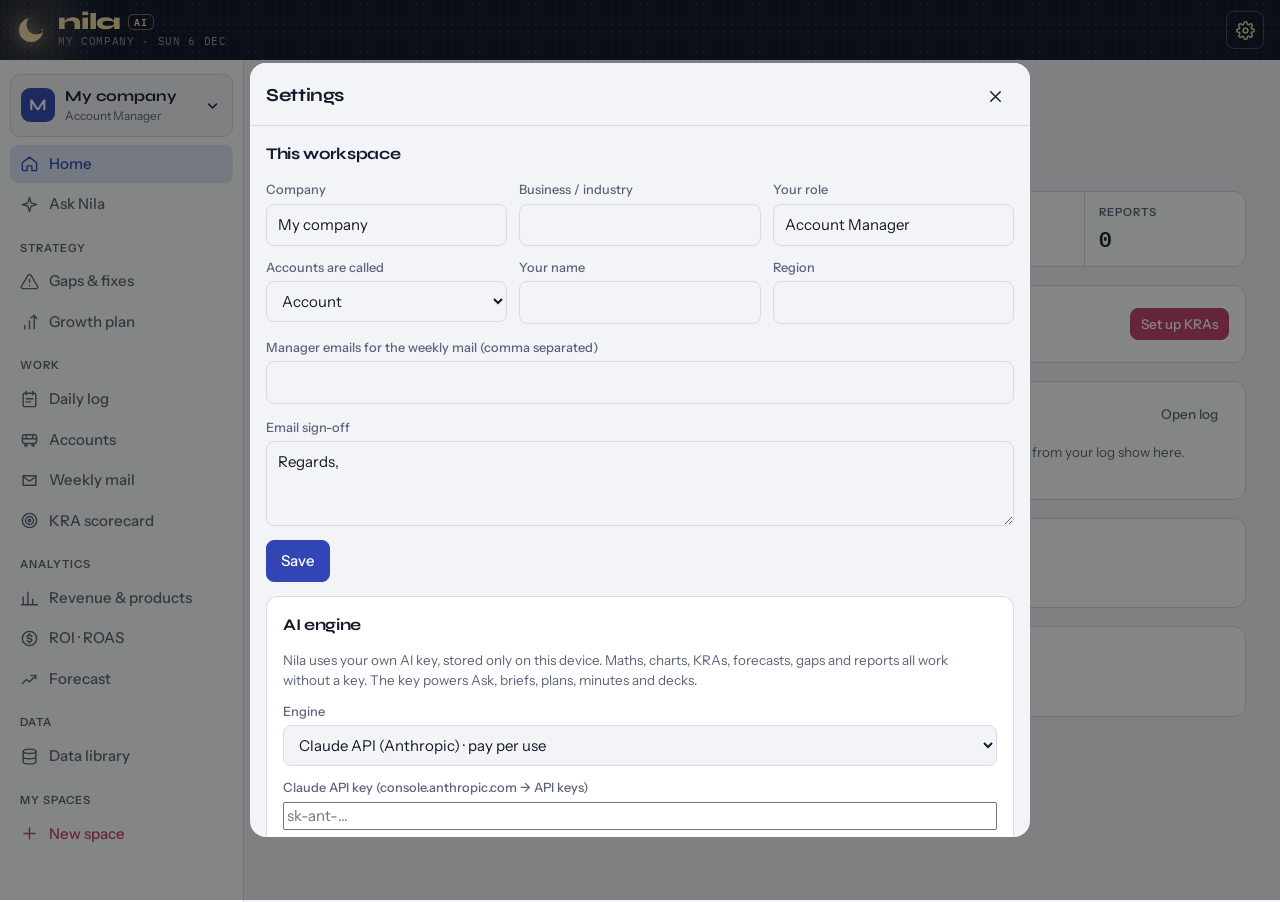
==== nila/index.html @ 57321926 "Add Nila AI web app and Android build Nila AI lives in /nila (GitHub Pages). The Android WebView app" ====
<!doctype html>
<html lang="en">
<head>
<meta charset="utf-8">
<meta name="viewport" content="width=device-width,initial-scale=1,viewport-fit=cover">
<meta name="theme-color" content="#0A1023">
<meta name="robots" content="noindex,nofollow">
<meta name="description" content="Nila AI: your private business-intelligence agent for key accounts.">
<link rel="manifest" href="manifest.webmanifest">
<link rel="icon" type="image/png" href="icons/icon-192.png">
<link rel="apple-touch-icon" href="icons/icon-192.png">
<meta name="apple-mobile-web-app-capable" content="yes">
<meta name="apple-mobile-web-app-status-bar-style" content="black-translucent">
<style>html{color-scheme:light}:root{padding-top:env(safe-area-inset-top,0px);padding-bottom:env(safe-area-inset-bottom,0px)}body{margin:0;font-size:14px}img{max-width:100%}[hidden]{display:none!important}</style>
<title>Nila AI</title>
<link rel="preconnect" href="https://fonts.googleapis.com">
<link rel="stylesheet" href="https://fonts.googleapis.com/css2?family=Syne:wght@600;700;800&family=Instrument+Sans:wght@400;500;600;700&family=IBM+Plex+Mono:wght@400;600&display=swap">
<style>
/* Layout: midnight moon-band header; sidebar of tabs on wide screens, bottom bar + drawer on phones; one working column */
:root{
  --bg:#F3F4F8; --surface:#FFFFFF; --surface-2:#EBEDF3; --line:#D8DCE6;
  --fg:#141A2A; --muted:#5B6378; --accent:#C33F68; --accent-ink:#FFFFFF;
  --teal:#3245B5; --teal-soft:#E2E6FA; --violet:#7A4BB0; --violet-soft:#EFE7F8;
  --board:#0A1023; --board-fg:#F3D9A4; --board-dim:#8B94B0; --board-dot:rgba(243,217,164,.07);
  --good:#23794F; --good-soft:#DCF0E4; --warn:#A5680F; --warn-soft:#F7EAD3; --bad:#B4313F; --bad-soft:#F8DDE0;
  --f-display:'Syne','Segoe UI',system-ui,sans-serif;
  --f-body:'Instrument Sans',system-ui,-apple-system,'Segoe UI',sans-serif;
  --f-mono:'IBM Plex Mono',ui-monospace,'SFMono-Regular',Menlo,monospace;
  --r:12px; --nav-h:60px; --side-w:244px;
}
@media (prefers-color-scheme: dark){:root:not([data-theme="light"]){
  --bg:#0B0F1E; --surface:#131A2D; --surface-2:#1A2238; --line:#27304C;
  --fg:#E8EBF4; --muted:#9AA3BE; --accent:#F07A9C; --accent-ink:#1E0710;
  --teal:#93A2FF; --teal-soft:#1D2551; --violet:#C5A6F2; --violet-soft:#2A2143;
  --board:#060915; --board-fg:#F3D9A4; --board-dim:#7D86A3; --board-dot:rgba(243,217,164,.06);
  --good:#5CC994; --good-soft:#12301F; --warn:#E6B65A; --warn-soft:#33270F; --bad:#F27A86; --bad-soft:#3B1820;
  color-scheme:dark}}
:root[data-theme="dark"]{
  --bg:#0B0F1E; --surface:#131A2D; --surface-2:#1A2238; --line:#27304C;
  --fg:#E8EBF4; --muted:#9AA3BE; --accent:#F07A9C; --accent-ink:#1E0710;
  --teal:#93A2FF; --teal-soft:#1D2551; --violet:#C5A6F2; --violet-soft:#2A2143;
  --board:#060915; --board-fg:#F3D9A4; --board-dim:#7D86A3; --board-dot:rgba(243,217,164,.06);
  --good:#5CC994; --good-soft:#12301F; --warn:#E6B65A; --warn-soft:#33270F; --bad:#F27A86; --bad-soft:#3B1820;
  color-scheme:dark}
*{box-sizing:border-box}
body{background:var(--bg);color:var(--fg);font-family:var(--f-body);font-size:15px;line-height:1.5;-webkit-font-smoothing:antialiased}
body::before{content:"";position:fixed;inset:0 0 auto;height:env(safe-area-inset-top,0px);z-index:40;background:var(--board)}
h1,h2,h3{font-family:var(--f-display);font-weight:700;letter-spacing:-.02em;text-wrap:balance;margin:0}
h2{font-size:1.3rem} h3{font-size:1.02rem}
p{margin:0}
button,input,select,textarea{font:inherit;color:inherit}
:focus-visible{outline:2px solid var(--accent);outline-offset:2px}
.mono{font-family:var(--f-mono);font-variant-numeric:tabular-nums}
.muted{color:var(--muted)} .small{font-size:.84rem}
.label{font-size:.7rem;text-transform:uppercase;letter-spacing:.09em;color:var(--muted);font-weight:600}
svg.i{width:19px;height:19px;stroke:currentColor;fill:none;stroke-width:1.8;stroke-linecap:round;stroke-linejoin:round;flex:none}

/* Board */
.board{background:var(--board);color:var(--board-fg);position:sticky;top:env(safe-area-inset-top,0px);z-index:30;
  background-image:radial-gradient(circle at 34px 50%,rgba(243,217,164,.20),transparent 70px),radial-gradient(var(--board-dot) 1px,transparent 1.3px);background-size:auto,7px 7px}
.board-in{padding-left:max(16px,env(safe-area-inset-left,0px));padding-right:max(16px,env(safe-area-inset-right,0px));padding-block:10px;display:flex;align-items:center;gap:12px}
.star{width:30px;height:30px;flex:none;filter:drop-shadow(0 0 8px rgba(243,217,164,.55))}
.board-title{font-family:var(--f-display);font-weight:800;font-size:1.45rem;letter-spacing:-.01em;line-height:1;display:flex;align-items:center;gap:7px}
.board-title .ai{font-family:var(--f-mono);font-size:.62rem;font-weight:600;letter-spacing:.12em;border:1px solid rgba(243,217,164,.45);border-radius:5px;padding:2px 5px;color:var(--board-fg)}
.ws-switch{display:flex;align-items:center;gap:10px;border:1px solid var(--line);background:var(--bg);border-radius:10px;padding:10px;cursor:pointer;text-align:left;width:100%;margin-bottom:6px}
.ws-switch:hover{border-color:var(--teal)}
.ws-switch b{display:block;font-family:var(--f-display);font-size:.95rem;overflow:hidden;text-overflow:ellipsis;white-space:nowrap}
.ws-switch small{display:block;color:var(--muted);font-size:.74rem;overflow:hidden;text-overflow:ellipsis;white-space:nowrap}
.gaps{display:flex;flex-direction:column;gap:10px}
.gap{background:var(--surface);border:1px solid var(--line);border-left:4px solid var(--line);border-radius:var(--r);padding:12px 14px;display:flex;flex-direction:column;gap:6px;min-width:0}
.gap.high{border-left-color:var(--bad)} .gap.med{border-left-color:var(--warn)} .gap.low{border-left-color:var(--muted)}
.gap-title{font-weight:600;overflow-wrap:anywhere}
.checks{display:flex;flex-wrap:wrap;gap:8px}
.checks label{display:inline-flex;align-items:center;gap:6px;border:1px solid var(--line);border-radius:999px;padding:6px 12px;font-size:.85rem;cursor:pointer;background:var(--surface)}
.checks input{accent-color:var(--teal)}
.board-sub{font-family:var(--f-mono);font-size:.7rem;color:var(--board-dim);letter-spacing:.06em;white-space:nowrap;overflow:hidden;text-overflow:ellipsis}
.board-grow{flex:1;min-width:0}
.icon-btn{background:transparent;border:1px solid transparent;border-radius:8px;width:38px;height:38px;display:grid;place-items:center;cursor:pointer;color:inherit;flex:none}
.board .icon-btn{color:var(--board-fg);border-color:rgba(243,217,164,.25)}
.board .icon-btn:hover{background:rgba(243,217,164,.1)}

/* Shell */
.shell{display:grid;grid-template-columns:var(--side-w) minmax(0,1fr);align-items:start}
.side{position:sticky;top:calc(env(safe-area-inset-top,0px) + 58px);height:calc(100vh - 58px - env(safe-area-inset-top,0px));overflow:auto;background:var(--surface);border-right:1px solid var(--line);padding:14px 10px 24px max(10px,env(safe-area-inset-left,0px));display:flex;flex-direction:column;gap:2px}
.side .label{padding:14px 10px 4px}
.nav{display:flex;align-items:center;gap:10px;border:0;background:transparent;padding:8px 10px;border-radius:8px;cursor:pointer;color:var(--muted);font-weight:500;text-align:left;width:100%}
.nav:hover{color:var(--fg);background:var(--surface-2)}
.nav[aria-current="true"]{background:var(--teal-soft);color:var(--teal)}
.nav .dot{width:10px;height:10px;border-radius:3px;flex:none}
.nav .count{margin-left:auto;font-family:var(--f-mono);font-size:.72rem}
.nav.add{color:var(--accent)}
.scrim{position:fixed;inset:0;background:rgba(8,11,10,.45);z-index:44}
.bnav{display:none}
@media (max-width:899px){
  .shell{grid-template-columns:minmax(0,1fr)}
  .side{position:fixed;top:0;bottom:0;left:0;height:auto;width:min(300px,86vw);z-index:45;transform:translateX(-104%);transition:transform .22s ease;padding-top:calc(16px + env(safe-area-inset-top,0px));box-shadow:0 0 40px rgba(0,0,0,.25)}
  .side.open{transform:none}
  .bnav{display:flex;position:fixed;left:0;right:0;bottom:0;z-index:35;background:var(--surface);border-top:1px solid var(--line);
    padding-block:4px calc(4px + env(safe-area-inset-bottom,0px));padding-left:max(4px,env(safe-area-inset-left,0px));padding-right:max(4px,env(safe-area-inset-right,0px))}
  .bnav button{flex:1;display:flex;flex-direction:column;align-items:center;gap:2px;border:0;background:transparent;font-size:.68rem;padding:6px 2px;color:var(--muted);cursor:pointer}
  .bnav button[aria-current="true"]{color:var(--teal)}
  main{padding-bottom:calc(var(--nav-h) + 28px + env(safe-area-inset-bottom,0px))!important}
}
@media (prefers-reduced-motion:reduce){.side{transition:none}}

main{max-width:1000px;width:100%;margin:0 auto;padding-left:max(16px,env(safe-area-inset-left,0px));padding-right:max(16px,env(safe-area-inset-right,0px));padding-block:22px 56px;min-width:0}
.view{display:flex;flex-direction:column;gap:18px}
.view-head{display:flex;align-items:flex-end;justify-content:space-between;gap:12px;flex-wrap:wrap}
.view-head p{max-width:62ch;margin-top:4px}
.card{background:var(--surface);border:1px solid var(--line);border-radius:var(--r);padding:16px;display:flex;flex-direction:column;gap:12px;min-width:0}
.row{display:flex;gap:10px;flex-wrap:wrap;align-items:center}
.between{justify-content:space-between}
.grid2{display:grid;grid-template-columns:repeat(auto-fit,minmax(200px,1fr));gap:12px}
.cols2{display:grid;grid-template-columns:repeat(auto-fit,minmax(300px,1fr));gap:16px}
.field{display:flex;flex-direction:column;gap:4px;min-width:0}
.field>span{font-size:.8rem;color:var(--muted);font-weight:500}
.field.inline{flex-direction:row;align-items:center;gap:8px}
input[type=text],input[type=email],input[type=date],input[type=search],input[type=number],select,textarea{background:var(--bg);border:1px solid var(--line);border-radius:8px;padding:9px 11px;width:100%;min-width:0}
.field.inline select,.field.inline input{width:auto}
textarea{resize:vertical;min-height:84px;line-height:1.45}
input:focus,select:focus,textarea:focus{outline:2px solid var(--teal);outline-offset:-1px;border-color:transparent}
.btn{display:inline-flex;align-items:center;justify-content:center;gap:7px;border-radius:8px;padding:9px 14px;border:1px solid var(--line);background:var(--surface);cursor:pointer;font-weight:500;white-space:nowrap;text-decoration:none}
.btn:hover{background:var(--surface-2)}
.btn.primary{background:var(--accent);border-color:var(--accent);color:var(--accent-ink)}
.btn.primary:hover{filter:brightness(1.06)}
.btn.teal{background:var(--teal);border-color:var(--teal);color:var(--surface)}
.btn.ghost{background:transparent;border-color:transparent;color:var(--muted)}
.btn.ghost:hover{color:var(--fg);background:var(--surface-2)}
.btn.danger{color:var(--bad);border-color:var(--bad-soft)}
.btn.sm{padding:5px 10px;font-size:.84rem}
.btn:disabled{opacity:.55;cursor:not-allowed}
.seg{display:inline-flex;background:var(--surface-2);border-radius:9px;padding:3px;gap:2px;flex-wrap:wrap}
.seg button{border:0;background:transparent;padding:6px 12px;border-radius:7px;cursor:pointer;color:var(--muted);font-weight:500}
.seg button[aria-pressed="true"]{background:var(--surface);color:var(--fg);box-shadow:0 1px 2px rgba(0,0,0,.08)}
.chip{display:inline-flex;align-items:center;gap:5px;border-radius:999px;padding:2px 10px;font-size:.75rem;font-weight:600;background:var(--surface-2);color:var(--muted);white-space:nowrap}
.chip.teal{background:var(--teal-soft);color:var(--teal)} .chip.good{background:var(--good-soft);color:var(--good)}
.chip.warn{background:var(--warn-soft);color:var(--warn)} .chip.bad{background:var(--bad-soft);color:var(--bad)}
.chip.violet{background:var(--violet-soft);color:var(--violet)}
.banner{border-radius:var(--r);padding:10px 14px;background:var(--warn-soft);color:var(--warn);font-size:.88rem;display:flex;gap:10px;align-items:center;flex-wrap:wrap}
.banner.ok{background:var(--good-soft);color:var(--good)}
.banner .btn{margin-left:auto}
.empty{border:1.5px dashed var(--line);border-radius:var(--r);padding:20px;display:flex;flex-direction:column;gap:8px;align-items:flex-start}
.empty h3{font-size:1rem}
.help{font-size:.82rem;color:var(--muted);background:var(--surface-2);border-radius:8px;padding:10px 12px}
.help b{color:var(--fg)}

/* Home */
.hero{display:flex;flex-direction:column;gap:6px}
.hero h1{font-size:clamp(1.6rem,4vw,2.2rem);line-height:1.12}
.strip{display:grid;grid-template-columns:repeat(auto-fit,minmax(128px,1fr));gap:1px;background:var(--line);border:1px solid var(--line);border-radius:var(--r);overflow:hidden}
.strip>div{background:var(--surface);padding:12px 14px;display:flex;flex-direction:column;gap:2px;min-width:0}
.strip b{font-family:var(--f-mono);font-size:1.3rem;font-weight:600;font-variant-numeric:tabular-nums;overflow-wrap:anywhere}
.strip b.good{color:var(--good)} .strip b.bad{color:var(--bad)}
.movers{display:grid;grid-template-columns:repeat(auto-fit,minmax(240px,1fr));gap:12px}
.mv{display:flex;justify-content:space-between;gap:10px;padding:7px 0;border-bottom:1px solid var(--line);font-size:.9rem}
.mv:last-child{border-bottom:0}
.mv span:first-child{min-width:0;overflow-wrap:anywhere}
.up{color:var(--good)} .down{color:var(--bad)}

/* Chat */
.msgs{display:flex;flex-direction:column;gap:14px}
.msg.user{align-self:flex-end;background:var(--teal);color:var(--surface);padding:10px 14px;border-radius:14px 14px 4px 14px;max-width:min(560px,88%);white-space:pre-wrap;overflow-wrap:anywhere}
.msg.bot{background:var(--surface);border:1px solid var(--line);border-radius:4px 14px 14px 14px;padding:14px 16px;display:flex;flex-direction:column;gap:10px;min-width:0}
.trace{display:flex;flex-wrap:wrap;gap:6px}
.trace .chip{font-family:var(--f-mono);font-weight:400;font-size:.7rem}
.md{overflow-wrap:anywhere;min-width:0}
.md>*+*{margin-top:.6em}
.md h1,.md h2,.md h3{font-size:1.02rem}
.md ul,.md ol{padding-left:1.2em;margin-block:.4em}
.md table{border-collapse:collapse;font-size:.88rem;font-variant-numeric:tabular-nums}
.md th,.md td{border-bottom:1px solid var(--line);padding:6px 10px;text-align:left;vertical-align:top}
.md th{font-weight:600;color:var(--muted);font-size:.76rem;text-transform:uppercase;letter-spacing:.04em}
.md code{font-family:var(--f-mono);font-size:.86em;background:var(--surface-2);padding:1px 5px;border-radius:4px}
.md .tbl{overflow-x:auto;max-width:100%}
.msg-actions{display:flex;gap:6px;flex-wrap:wrap;border-top:1px solid var(--line);padding-top:8px}
.composer{position:sticky;bottom:12px;background:var(--surface);border:1px solid var(--line);border-radius:14px;padding:10px;display:flex;flex-direction:column;gap:8px;box-shadow:0 6px 24px rgba(0,0,0,.08);z-index:5}
@media (max-width:899px){.composer{bottom:calc(var(--nav-h) + 10px + env(safe-area-inset-bottom,0px))}}
.composer textarea{border:0;background:transparent;min-height:44px;max-height:180px;padding:4px 6px}
.composer textarea:focus{outline:none}
.toggle{display:inline-flex;align-items:center;gap:6px;font-size:.82rem;color:var(--muted);cursor:pointer;user-select:none}
.toggle input{accent-color:var(--teal)}
.suggest{display:flex;flex-wrap:wrap;gap:8px}
.suggest button{border:1px solid var(--line);background:var(--surface);border-radius:999px;padding:7px 13px;cursor:pointer;font-size:.85rem;text-align:left}
.suggest button:hover{border-color:var(--teal);color:var(--teal)}
.thinking{display:flex;align-items:center;gap:8px;color:var(--muted);font-size:.88rem;flex-wrap:wrap}
.dots{display:inline-flex;gap:4px}
.dots i{width:6px;height:6px;border-radius:50%;background:var(--accent);animation:blink 1.2s infinite}
.dots i:nth-child(2){animation-delay:.2s}.dots i:nth-child(3){animation-delay:.4s}
@keyframes blink{0%,80%,100%{opacity:.2}40%{opacity:1}}
@media (prefers-reduced-motion:reduce){.dots i{animation:none;opacity:.7}}

/* Log */
.timeline{display:flex;flex-direction:column;gap:16px}
.day{display:grid;grid-template-columns:70px minmax(0,1fr);gap:12px}
@media (max-width:520px){.day{grid-template-columns:1fr}}
.day-date{font-family:var(--f-mono);font-size:.78rem;color:var(--muted);padding-top:12px;text-transform:uppercase;letter-spacing:.05em}
.day-date b{display:block;font-size:1.2rem;color:var(--fg);letter-spacing:0}
.entries{display:flex;flex-direction:column;gap:8px;min-width:0}
.entry{background:var(--surface);border:1px solid var(--line);border-radius:var(--r);padding:12px 14px;display:flex;flex-direction:column;gap:6px;min-width:0}
.entry-top{display:flex;gap:8px;align-items:center;flex-wrap:wrap}
.entry .next{font-size:.88rem;display:flex;gap:6px;align-items:baseline;flex-wrap:wrap}
.entry .next::before{content:"→";color:var(--accent);font-weight:700}
.actions-list{display:flex;flex-direction:column}
.act{display:flex;gap:10px;align-items:flex-start;padding:9px 2px;border-bottom:1px solid var(--line)}
.act:last-child{border-bottom:0}
.act input{margin-top:4px;accent-color:var(--teal);width:17px;height:17px;flex:none}
.act-body{flex:1;min-width:0}
.draft{border:1px solid var(--teal);background:var(--teal-soft);border-radius:var(--r);padding:12px;display:flex;flex-direction:column;gap:8px}
details.card>summary{cursor:pointer;font-family:var(--f-display);font-weight:700;list-style:none;display:flex;justify-content:space-between;align-items:center}
details.card>summary::-webkit-details-marker{display:none}
details.card>summary::after{content:"+";font-family:var(--f-mono);color:var(--muted);font-size:1.2rem}
details.card[open]>summary::after{content:"−"}

/* Operators */
.op-list{display:grid;grid-template-columns:repeat(auto-fill,minmax(250px,1fr));gap:10px}
.op{background:var(--surface);border:1px solid var(--line);border-radius:var(--r);padding:14px;display:flex;flex-direction:column;gap:8px;cursor:pointer;text-align:left;min-width:0}
.op:hover{border-color:var(--teal)}
.op-name{font-family:var(--f-display);font-weight:700;font-size:1.02rem;overflow-wrap:anywhere}
.tier{font-family:var(--f-mono);font-weight:600;font-size:.72rem;border:1.5px solid currentColor;border-radius:4px;padding:0 5px;color:var(--teal)}

/* Data */
.drop{border:1.5px dashed var(--teal);background:var(--teal-soft);border-radius:var(--r);padding:20px;display:flex;flex-direction:column;align-items:center;gap:6px;text-align:center;cursor:pointer}
.drop.over{border-style:solid}
.drop strong{font-family:var(--f-display);font-size:1.05rem;color:var(--teal)}
.ds{display:flex;flex-direction:column;gap:8px;padding:14px 0;border-bottom:1px solid var(--line)}
.ds:last-child{border-bottom:0}
.ds-name{font-weight:600;font-size:1rem;overflow-wrap:anywhere}
.colnames{display:flex;flex-wrap:wrap;gap:4px}
.colnames span{font-family:var(--f-mono);font-size:.72rem;background:var(--surface-2);border-radius:4px;padding:1px 6px;color:var(--muted)}
.tblwrap{overflow-x:auto;max-width:100%;border:1px solid var(--line);border-radius:8px}
table.t{border-collapse:collapse;font-size:.84rem;font-variant-numeric:tabular-nums;width:100%}
table.t th,table.t td{padding:7px 10px;border-bottom:1px solid var(--line);text-align:left;white-space:nowrap}
table.t th{background:var(--surface-2);font-weight:600;font-size:.76rem;color:var(--muted)}
table.t td.n,table.t th.n{text-align:right;font-family:var(--f-mono)}
table.t tr:last-child td{border-bottom:0}
.bar{height:6px;border-radius:3px;background:var(--teal);opacity:.75;min-width:2px}

/* Metric tiles */
.tiles{display:grid;grid-template-columns:repeat(auto-fit,minmax(150px,1fr));gap:10px}
.tile{background:var(--surface);border:1px solid var(--line);border-radius:var(--r);padding:12px 14px;display:flex;flex-direction:column;gap:3px;min-width:0}
.tile b{font-family:var(--f-mono);font-size:1.45rem;font-weight:600;font-variant-numeric:tabular-nums;overflow-wrap:anywhere}
.tile.hero{background:var(--board);border-color:var(--board);color:#E8EBF4}
.tile.hero .label{color:var(--board-dim)} .tile.hero b{color:var(--board-fg)}
.tile small{color:var(--muted);font-size:.78rem}
.verdict{display:flex;gap:10px;align-items:flex-start;border-radius:var(--r);padding:12px 14px;font-size:.92rem}
.verdict.good{background:var(--good-soft);color:var(--good)} .verdict.bad{background:var(--bad-soft);color:var(--bad)} .verdict.warn{background:var(--warn-soft);color:var(--warn)}

/* Chart */
.chart{width:100%;height:auto;display:block}
.chart text{font-family:var(--f-mono);font-size:10.5px;fill:var(--muted)}
.chart .grid{stroke:var(--line);stroke-width:1}
.legend{display:flex;gap:14px;flex-wrap:wrap;font-size:.8rem;color:var(--muted)}
.legend i{display:inline-block;width:14px;height:3px;border-radius:2px;vertical-align:middle;margin-right:5px}

/* Deck */
.deck{display:grid;grid-template-columns:repeat(auto-fill,minmax(230px,1fr));gap:10px}
.slide{aspect-ratio:16/9;max-width:100%;background:var(--surface);border:1px solid var(--line);border-radius:6px;padding:10px 12px;display:flex;flex-direction:column;gap:4px;overflow:hidden;font-size:.66rem;position:relative}
.slide.title{background:var(--board);color:#E8EBF4;justify-content:center}
.slide.title b{color:var(--board-fg)}
.slide h4{margin:0;font-family:var(--f-display);font-size:.82rem}
.slide .n{position:absolute;right:8px;bottom:5px;font-family:var(--f-mono);color:var(--muted);font-size:.6rem}
.slide ul{margin:0;padding-left:1em}

/* Spaces */
.space-head{display:flex;gap:14px;align-items:flex-start}
.space-badge{width:44px;height:44px;border-radius:12px;display:grid;place-items:center;font-family:var(--f-display);font-weight:700;font-size:1.3rem;color:#fff;flex:none}
.swatches{display:flex;gap:8px;flex-wrap:wrap}
.swatches button{width:30px;height:30px;border-radius:8px;border:2px solid transparent;cursor:pointer}
.swatches button[aria-pressed="true"]{border-color:var(--fg)}

/* Sheet + toast */
#overlay{position:fixed;inset:0;background:rgba(10,14,12,.5);z-index:50;display:flex;align-items:flex-end;justify-content:center}
@media (min-width:900px){#overlay{align-items:center;padding:24px}}
.sheet{background:var(--bg);width:100%;max-width:780px;max-height:92vh;overflow:auto;border-radius:16px 16px 0 0;display:flex;flex-direction:column}
@media (min-width:900px){.sheet{border-radius:16px;max-height:86vh}}
.sheet-head{position:sticky;top:0;background:var(--bg);display:flex;align-items:center;gap:10px;padding:14px max(16px,env(safe-area-inset-right,0px)) 10px max(16px,env(safe-area-inset-left,0px));border-bottom:1px solid var(--line);z-index:2}
.sheet-head h2{flex:1;min-width:0;overflow-wrap:anywhere;font-size:1.15rem}
.sheet-body{padding:16px max(16px,env(safe-area-inset-right,0px)) calc(24px + env(safe-area-inset-bottom,0px)) max(16px,env(safe-area-inset-left,0px));display:flex;flex-direction:column;gap:14px}
#toast{position:fixed;left:50%;transform:translateX(-50%);bottom:calc(24px + env(safe-area-inset-bottom,0px));background:var(--fg);color:var(--bg);padding:10px 16px;border-radius:10px;z-index:60;font-size:.9rem;max-width:calc(100% - 32px)}
@media (max-width:899px){#toast{bottom:calc(var(--nav-h) + 18px + env(safe-area-inset-bottom,0px))}}
.out{background:var(--surface);border:1px solid var(--line);border-radius:var(--r);padding:14px 16px;min-width:0}
.sr{position:absolute;width:1px;height:1px;overflow:hidden;clip:rect(0 0 0 0)}
</style>

</head>
<body>
<header class="board">
  <div class="board-in">
    <button class="icon-btn" id="menuBtn" aria-label="Open menu" hidden><svg class="i" viewBox="0 0 24 24"><path d="M4 7h16M4 12h16M4 17h16"/></svg></button>
    <svg class="star" viewBox="0 0 40 40" aria-hidden="true"><mask id="moonCut"><rect width="40" height="40" fill="#fff"/><circle cx="27" cy="13" r="13" fill="#000"/></mask><circle cx="20" cy="20" r="16" fill="currentColor" mask="url(#moonCut)"/><circle cx="31" cy="27" r="1.6" fill="currentColor"/><circle cx="35" cy="20" r="1" fill="currentColor"/></svg>
    <div class="board-grow">
      <div class="board-title">nila<span class="ai">AI</span></div>
      <div class="board-sub" id="boardSub">BUSINESS INTELLIGENCE</div>
    </div>
    <button class="icon-btn" id="settingsBtn" aria-label="Settings"><svg class="i" viewBox="0 0 24 24"><circle cx="12" cy="12" r="3"/><path d="M19.4 15a1.7 1.7 0 0 0 .3 1.8l.1.1a2 2 0 1 1-2.8 2.8l-.1-.1a1.7 1.7 0 0 0-1.8-.3 1.7 1.7 0 0 0-1 1.5V21a2 2 0 1 1-4 0v-.1a1.7 1.7 0 0 0-1.1-1.5 1.7 1.7 0 0 0-1.8.3l-.1.1a2 2 0 1 1-2.8-2.8l.1-.1a1.7 1.7 0 0 0 .3-1.8 1.7 1.7 0 0 0-1.5-1H3a2 2 0 1 1 0-4h.1a1.7 1.7 0 0 0 1.5-1.1 1.7 1.7 0 0 0-.3-1.8l-.1-.1a2 2 0 1 1 2.8-2.8l.1.1a1.7 1.7 0 0 0 1.8.3H9a1.7 1.7 0 0 0 1-1.5V3a2 2 0 1 1 4 0v.1a1.7 1.7 0 0 0 1 1.5 1.7 1.7 0 0 0 1.8-.3l.1-.1a2 2 0 1 1 2.8 2.8l-.1.1a1.7 1.7 0 0 0-.3 1.8V9a1.7 1.7 0 0 0 1.5 1H21a2 2 0 1 1 0 4h-.1a1.7 1.7 0 0 0-1.5 1z"/></svg></button>
  </div>
</header>

<div class="shell">
  <nav class="side" id="side" aria-label="Sections"></nav>
  <main id="main">
    <div id="banner" class="banner" hidden></div>

    <!-- HOME -->
    <section class="view" id="view-home">
      <div class="hero"><span class="label" id="homeDate"></span><h1 id="homeHello">Good morning</h1><p class="muted">Your accounts at a glance. Everything here comes from your uploads and your log.</p></div>
      <div class="strip" id="homeStrip"></div>
      <div class="card" id="homeKra"></div>
      <div class="cols2">
        <div class="card"><div class="row between"><h3>Today's brief</h3><button class="btn primary sm" id="briefBtn">Brief me</button></div><div id="briefOut"><p class="small muted">Nila reads your follow-ups, latest numbers and movers, then gives you today's priorities.</p></div></div>
        <div class="card"><div class="row between"><h3>Due today and overdue</h3><button class="btn ghost sm" data-go="log">Open log</button></div><div class="actions-list" id="homeDue"></div></div>
      </div>
      <div class="card"><div class="row between"><h3>Movers</h3><span class="small muted" id="moversNote"></span></div><div class="movers" id="movers"></div></div>
      <div class="card"><h3>Data freshness</h3><div id="fresh"></div></div>
    </section>

    <!-- ASK -->
    <section class="view" id="view-ask" hidden>
      <div class="view-head"><div><h2>Ask Nila</h2><p class="muted small">Any question on operators, revenue, products, ROI, ROAS or forecasts. Every figure is calculated from your reports and shows its source.</p></div></div>
      <div id="askMount"></div>
    </section>


    <!-- GAPS -->
    <section class="view" id="view-gaps" hidden>
      <div class="view-head"><div><h2>Gaps &amp; fixes</h2><p class="muted small">Nila scans your numbers and log for problems: falling accounts, lost sales, high cancellations, weak ROAS, key accounts you have not met. Open any gap for root causes and a fix plan.</p></div><button class="btn primary" id="gapScan">Scan again</button></div>
      <div class="strip" id="gapStrip"></div>
      <div class="gaps" id="gapList"></div>
      <div class="card">
        <h3>Solve any problem</h3>
        <p class="small muted">Describe it in your words, Tanglish is fine. Nila frames it, checks your data, finds root causes, weighs options and gives a step-by-step plan.</p>
        <label for="probText" class="sr">Problem</label>
        <textarea id="probText" rows="3" placeholder="e.g. Kaveri GMV falling for 3 weeks, owner says demand is low but others on the same route are growing. What is the real issue and how do I fix it?"></textarea>
        <div class="row" id="probRow"><label class="toggle"><input type="checkbox" id="probDeep" checked> Deep analysis</label><span style="flex:1"></span><button class="btn primary" id="probBtn">Solve it</button></div>
        <div id="probOut"></div>
      </div>
      <div class="card"><div class="row between"><h3>Competitor and market watch</h3><button class="btn sm teal" id="compBtn">Analyze moves</button></div><p class="small muted">In Daily log, save anything you hear as type "Competitor intel" or "Market news". Nila connects it with your numbers.</p><div id="compList"></div><div id="compOut"></div></div>
      <div class="card"><h3>Saved solutions and plans</h3><div id="planList"></div></div>
    </section>

    <!-- GROWTH -->
    <section class="view" id="view-grow" hidden>
      <div class="view-head"><div><h2>Growth plan</h2><p class="muted small">Take the business to the next level. Nila forecasts where you will land, sizes every growth lever from your data, and builds a 30-60-90 day plan you can present.</p></div></div>
      <div class="card">
        <div class="grid2">
          <label class="field"><span>Plan for</span><select id="grHorizon"><option>Next quarter</option><option>Next 6 months</option><option>Next 12 months</option></select></label>
          <label class="field"><span>Growth target % (blank = Nila suggests)</span><input type="number" id="grTarget" inputmode="decimal" placeholder="20"></label>
          <label class="field"><span>Scope</span><input type="text" id="grScope" list="opNames" placeholder="Whole business, or one account"></label>
        </div>
        <div class="field"><span>Focus areas</span><div class="checks" id="grFocus"></div></div>
        <label class="field"><span>Constraints or context (budget, team, priorities)</span><textarea id="grCtx" rows="2" placeholder="Marketing budget ₹2 L a month. Diwali and Pongal peaks. Want 3 new tier-A accounts."></textarea></label>
        <div class="row"><button class="btn primary" id="grBtn">Build my growth plan</button><span class="small muted">Takes about a minute. Nila checks your data first.</span></div>
      </div>
      <div id="growOut"></div>
      <div class="card"><h3>Saved solutions and plans</h3><div id="planList2"></div></div>
    </section>

    <!-- REVENUE -->
    <section class="view" id="view-rev" hidden>
      <div class="view-head"><div><h2>Revenue and products</h2><p class="muted small">Compare any number across two periods, split by operator, route, product or any column.</p></div></div>
      <div class="card">
        <div class="grid2">
          <label class="field"><span>Report</span><select id="rvDs"></select></label>
          <label class="field"><span>Number to measure</span><select id="rvMetric"></select></label>
          <label class="field"><span>Split by</span><select id="rvDim"></select></label>
          <label class="field"><span>Compare</span><select id="rvPreset"><option value="w">Last 7 days vs previous 7</option><option value="w4">Last 28 days vs previous 28</option><option value="m">Month to date vs same days last month</option><option value="custom">Custom dates</option></select></label>
        </div>
        <div class="grid2" id="rvCustom" hidden>
          <label class="field"><span>Period A from</span><input type="date" id="rvAf"></label><label class="field"><span>Period A to</span><input type="date" id="rvAt"></label>
          <label class="field"><span>Period B from (latest)</span><input type="date" id="rvBf"></label><label class="field"><span>Period B to</span><input type="date" id="rvBt"></label>
        </div>
        <div class="row"><button class="btn primary" id="rvRun">Compare</button><span class="small muted" id="rvNote"></span></div>
      </div>
      <div id="rvOut"></div>
    </section>

    <!-- ROI -->
    <section class="view" id="view-roi" hidden>
      <div class="view-head"><div><h2>ROI · ROAS · Incrementality</h2><p class="muted small">Know what a campaign, discount or listing boost really earned, beyond what would have happened anyway.</p></div>
        <div class="seg" role="group" aria-label="Mode"><button aria-pressed="true" data-roi="quick">Quick calculator</button><button aria-pressed="false" data-roi="data">From my data</button><button aria-pressed="false" data-roi="group">ROAS by group</button></div></div>
      <div id="roiQuick" class="view">
        <div class="card">
          <div class="grid2">
            <label class="field"><span>Spend (₹)</span><input type="number" id="qSpend" inputmode="decimal" placeholder="50000"></label>
            <label class="field"><span>Revenue / GMV in campaign period (₹)</span><input type="number" id="qRev" inputmode="decimal" placeholder="420000"></label>
            <label class="field"><span>Commission or margin %</span><input type="number" id="qTake" inputmode="decimal" placeholder="10"></label>
            <label class="field"><span>Baseline revenue, same length before (₹)</span><input type="number" id="qBase" inputmode="decimal" placeholder="330000"></label>
            <label class="field"><span>Market growth without campaign %</span><input type="number" id="qCtl" inputmode="decimal" placeholder="5"></label>
          </div>
          <p class="help"><b>Incremental</b> = campaign revenue − (baseline × (1 + market growth)). Market growth is how much a similar group grew with no campaign. Leave baseline blank for plain ROAS and ROI.</p>
        </div>
        <div id="qOut"></div>
      </div>
      <div id="roiData" class="view" hidden>
        <div class="card">
          <div class="grid2">
            <label class="field"><span>Report (needs a date column)</span><select id="iDs"></select></label>
            <label class="field"><span>Revenue / GMV column</span><select id="iMetric"></select></label>
            <label class="field"><span>Test operator (optional)</span><input type="text" id="iOp" list="opNames" placeholder="Who got the campaign"></label>
            <label class="field"><span>Or test where column</span><select id="iFcol"></select></label>
            <label class="field"><span>equals value</span><input type="text" id="iFval" placeholder="e.g. Chennai–Coimbatore"></label>
            <label class="field"><span>Campaign start</span><input type="date" id="iStart"></label>
            <label class="field"><span>Campaign end</span><input type="date" id="iEnd"></label>
            <label class="field"><span>Compare against</span><select id="iCtl"><option value="others">All other rows (control group)</option><option value="none">No control (pre vs post only)</option><option value="list">Specific operators</option></select></label>
            <label class="field" id="iCtlListWrap" hidden><span>Control operators, comma separated</span><input type="text" id="iCtlList"></label>
            <label class="field"><span>Spend (₹)</span><input type="number" id="iSpend" inputmode="decimal"></label>
            <label class="field"><span>Commission or margin %</span><input type="number" id="iTake" inputmode="decimal"></label>
          </div>
          <p class="help">The period before the campaign is the same number of days right before the start date. Totals are compared per day, so different lengths are fair.</p>
          <div class="row"><button class="btn primary" id="iRun">Measure incrementality</button></div>
        </div>
        <div id="iOut"></div>
      </div>
      <div id="roiGroup" class="view" hidden>
        <div class="card">
          <div class="grid2">
            <label class="field"><span>Report with spend and revenue</span><select id="gDs"></select></label>
            <label class="field"><span>Spend column</span><select id="gSpend"></select></label>
            <label class="field"><span>Revenue column</span><select id="gRev"></select></label>
            <label class="field"><span>Group by</span><select id="gBy"></select></label>
            <label class="field"><span>From (optional)</span><input type="date" id="gFrom"></label>
            <label class="field"><span>To (optional)</span><input type="date" id="gTo"></label>
            <label class="field"><span>Commission or margin %</span><input type="number" id="gTake" inputmode="decimal"></label>
          </div>
          <div class="row"><button class="btn primary" id="gRun">Calculate ROAS</button></div>
        </div>
        <div id="gOut"></div>
      </div>
    </section>

    <!-- FORECAST -->
    <section class="view" id="view-fc" hidden>
      <div class="view-head"><div><h2>Forecast</h2><p class="muted small">Projects the next weeks or months from your history, with a likely range and a tested accuracy score. Add a what-if to plan targets.</p></div></div>
      <div class="card">
        <div class="grid2">
          <label class="field"><span>Report</span><select id="fDs"></select></label>
          <label class="field"><span>Number to forecast</span><select id="fMetric"></select></label>
          <label class="field"><span>Combine as</span><select id="fAgg"><option value="sum">Total</option><option value="avg">Average</option></select></label>
          <label class="field"><span>Operator (optional)</span><input type="text" id="fOp" list="opNames" placeholder="All operators"></label>
          <label class="field"><span>Only where column</span><select id="fFcol"></select></label>
          <label class="field"><span>equals value</span><input type="text" id="fFval"></label>
          <label class="field"><span>Step</span><select id="fGran"><option value="week">Weekly</option><option value="month">Monthly</option></select></label>
          <label class="field"><span>How far ahead</span><select id="fH"><option>4</option><option selected>8</option><option>12</option></select></label>
          <label class="field"><span>What-if change %</span><input type="number" id="fWhat" value="0" inputmode="decimal"></label>
        </div>
        <div class="row"><button class="btn primary" id="fRun">Forecast</button><span class="small muted">What-if example: adding 2 buses on a route ≈ +8%.</span></div>
      </div>
      <div id="fOut"></div>
    </section>

    <!-- LOG -->
    <section class="view" id="view-log" hidden>
      <div class="view-head"><div><h2>Daily log</h2><p class="muted small">Write what happened in your own words. Tanglish is fine. Nila sorts it by operator and pulls out follow-ups.</p></div></div>
      <div class="card">
        <div class="row between"><h3>Quick capture</h3><input type="date" id="capDate" style="width:auto"></div>
        <label for="capText" class="sr">What happened</label>
        <textarea id="capText" rows="4" placeholder="Met SMT owner, 2 sleepers add panna ready CHN–CBE from Nov. Kaveri refund delay escalation, Monday finance kitta pesanum…"></textarea>
        <div class="row" id="capRow"><button class="btn primary" id="capBtn">Organize into entries</button></div>
        <div id="capDrafts"></div>
      </div>
      <details class="card">
        <summary>Add an entry by hand</summary>
        <form id="manualForm" class="grid2" autocomplete="off">
          <label class="field"><span>Date</span><input type="date" id="mDate" required></label>
          <label class="field"><span>Operator</span><input type="text" id="mOp" list="opNames" placeholder="Operator name"></label>
          <label class="field"><span>Type</span><select id="mType"></select></label>
          <label class="field"><span>Follow-up due</span><input type="date" id="mDue"></label>
          <label class="field" style="grid-column:1/-1"><span>What happened</span><textarea id="mSummary" rows="2" required></textarea></label>
          <label class="field"><span>Outcome</span><input type="text" id="mOutcome"></label>
          <label class="field"><span>Next action</span><input type="text" id="mNext"></label>
          <div class="row" style="grid-column:1/-1"><button class="btn teal" type="submit">Save entry</button></div>
        </form>
      </details>
      <div class="card"><div class="row between"><h3>Open follow-ups</h3><span class="chip" id="openCount">0</span></div><div class="actions-list" id="openActs"></div></div>
      <div class="row between"><h3>Last 30 days</h3><input type="search" id="logSearch" placeholder="Filter by operator or word" style="max-width:260px"></div>
      <div class="timeline" id="timeline"></div>
    </section>

    <!-- OPERATORS -->
    <section class="view" id="view-ops" hidden>
      <div class="view-head"><div><h2 id="opsTitle">Operators</h2><p class="muted small">Your master list. Add short names and spellings as aliases so Nila always picks the right one.</p></div><button class="btn primary" id="addOpBtn">Add</button></div>
      <input type="search" id="opSearch" placeholder="Search operators">
      <div id="opList" class="op-list"></div>
      <div class="card" id="detectedCard" hidden><h3>Found in your data, not in the list yet</h3><p class="muted small">Tap to add, then set aliases and notes.</p><div class="row" id="detected"></div></div>
    </section>

    <!-- KRA -->
    <section class="view" id="view-kra" hidden>
      <div class="view-head"><div><h2>KRA &amp; KPI scorecard</h2><p class="muted small">Set KRAs and KPIs each month, pull actuals from your reports, rate yourself, then enter your manager's final scores when they come. Change them any time after.</p></div>
        <div class="row"><button class="btn sm" id="kraPrev" aria-label="Previous month">‹</button><span class="btn sm mono" id="kraLabel" style="cursor:default"></span><button class="btn sm" id="kraNext" aria-label="Next month">›</button></div></div>
      <div class="strip" id="kraStrip"></div>
      <div class="row" id="kraStatus"></div>
      <div id="kraItems" class="view"></div>
      <div class="row">
        <button class="btn primary" id="kraAdd">Add KPI</button>
        <button class="btn" id="kraCopy">Copy last month's KRAs</button>
        <button class="btn" id="kraPull">Pull actuals from reports</button>
        <button class="btn teal" id="kraReview">Review with Nila</button>
      </div>
      <div id="kraAi"></div>
      <div class="card"><h3>Month by month</h3><div id="kraTrend"></div></div>
    </section>

    <!-- WEEKLY -->
    <section class="view" id="view-week" hidden>
      <div class="view-head"><div><h2>Weekly mail</h2><p class="muted small">Built from your daily log for the week, with data highlights if you want them. Edit, copy and send to your managers.</p></div></div>
      <div class="row"><button class="btn sm" id="wkPrev" aria-label="Previous week">‹</button><span class="btn sm mono" id="wkLabel" style="cursor:default"></span><button class="btn sm" id="wkNext" aria-label="Next week">›</button></div>
      <div class="strip" id="wkStats"></div>
      <div class="card">
        <div class="row"><label class="toggle"><input type="checkbox" id="wkData" checked> Add data highlights</label>
          <label class="field inline"><span>Style</span><select id="wkTone"><option value="concise">Short and crisp</option><option value="detailed">Detailed</option></select></label></div>
        <div class="row"><button class="btn primary" id="wkGen">Write this week's mail</button><span class="muted small" id="wkStatus"></span></div>
      </div>
      <div class="card" id="wkOut" hidden>
        <label class="field"><span>To</span><input type="text" id="wkTo" placeholder="Set manager emails in Settings"></label>
        <label class="field"><span>Subject</span><input type="text" id="wkSubject" style="font-weight:600"></label>
        <label class="field"><span>Body</span><textarea id="wkBody" style="min-height:320px;font-size:.92rem"></textarea></label>
        <div class="row"><button class="btn teal" id="wkCopyAll">Copy subject + body</button><button class="btn" id="wkCopyBody">Copy body</button><a class="btn" id="wkMail" href="#" target="_blank" rel="noopener">Open in mail app</a><button class="btn" id="wkSave">Save to history</button></div>
        <p class="muted small">If the mail app does not open, copy and paste into Gmail.</p>
      </div>
      <div class="card"><h3>Sent history</h3><div id="wkHist"></div></div>
    </section>

    <!-- DATA -->
    <section class="view" id="view-data" hidden>
      <div class="view-head"><div><h2>Data library</h2><p class="muted small">Download from Superset, Sheets or mail, then upload here. CSV and Excel work. Upload the same report again later and it updates those dates without double counting.</p></div></div>
      <label class="drop" id="drop" for="fileIn">
        <svg class="i" viewBox="0 0 24 24" style="width:28px;height:28px;color:var(--teal)"><path d="M12 16V4M7 9l5-5 5 5M4 16v3a1 1 0 0 0 1 1h14a1 1 0 0 0 1-1v-3"/></svg>
        <strong>Upload a report</strong><span class="muted small">.csv, .xlsx or .xls</span>
        <input type="file" id="fileIn" accept=".csv,.xlsx,.xls,.tsv" hidden>
      </label>
      <div id="importBox"></div>
      <div class="card"><div class="row between"><h3>Your reports</h3><div class="row" id="dsFilter" style="gap:6px"></div></div><div id="dsList"></div></div>
    </section>

    <!-- SPACE (custom) -->
    <section class="view" id="view-space" hidden></section>
  </main>
</div>

<nav class="bnav" id="bnav" aria-label="Quick sections">
  <button data-go="home"><svg class="i" viewBox="0 0 24 24"><path d="M3 11 12 4l9 7v9a1 1 0 0 1-1 1h-5v-6H9v6H4a1 1 0 0 1-1-1z"/></svg>Home</button>
  <button data-go="ask"><svg class="i" viewBox="0 0 24 24"><path d="M12 3l2 7 7 2-7 2-2 7-2-7-7-2 7-2z"/></svg>Ask</button>
  <button data-go="log"><svg class="i" viewBox="0 0 24 24"><rect x="4" y="4" width="16" height="17" rx="2"/><path d="M8 2v4M16 2v4M8 11h8M8 15h5"/></svg>Log</button>
  <button data-go="gaps"><svg class="i" viewBox="0 0 24 24"><path d="M10.3 3.9 1.8 18a2 2 0 0 0 1.7 3h17a2 2 0 0 0 1.7-3L13.7 3.9a2 2 0 0 0-3.4 0z"/><path d="M12 9v4M12 17h.01"/></svg>Gaps</button>
  <button id="moreBtn"><svg class="i" viewBox="0 0 24 24"><circle cx="5" cy="12" r="1.5"/><circle cx="12" cy="12" r="1.5"/><circle cx="19" cy="12" r="1.5"/></svg>More</button>
</nav>
<div class="scrim" id="scrim" hidden></div>
<datalist id="opNames"></datalist>
<div id="overlay" hidden><div class="sheet" role="dialog" aria-modal="true" aria-labelledby="sheetTitle"><div class="sheet-head"><h2 id="sheetTitle"></h2><button class="icon-btn" id="sheetClose" aria-label="Close"><svg class="i" viewBox="0 0 24 24"><path d="M6 6l12 12M18 6 6 18"/></svg></button></div><div class="sheet-body" id="sheetBody"></div></div></div>
<div id="toast" hidden role="status"></div>

<script src="vendor/xlsx.full.min.js" defer></script>
<script src="vendor/pptxgen.bundle.js" defer></script>
<script src="vendor/marked.min.js"></script>
<script src="vendor/purify.min.js"></script>
<script src="runtime.js"></script>

<script>
/* ================= ENGINE: pure calculations (no page access) ================= */
"use strict";
const MON=['Jan','Feb','Mar','Apr','May','Jun','Jul','Aug','Sep','Oct','Nov','Dec'];
const WD=['Sun','Mon','Tue','Wed','Thu','Fri','Sat'];
const dstr=d=>d.getFullYear()+'-'+String(d.getMonth()+1).padStart(2,'0')+'-'+String(d.getDate()).padStart(2,'0');
const parseD=s=>{const[y,m,d]=String(s).slice(0,10).split('-').map(Number);return new Date(y,(m||1)-1,d||1)};
const today=()=>dstr(new Date());
const addDays=(s,n)=>{const d=parseD(s);d.setDate(d.getDate()+n);return dstr(d)};
const daysBetween=(a,b)=>Math.round((parseD(b)-parseD(a))/864e5);
const weekStart=s=>{const d=parseD(s);d.setDate(d.getDate()-((d.getDay()+6)%7));return dstr(d)};
const monthNext=m=>{let[y,mo]=m.split('-').map(Number);mo++;if(mo>12){mo=1;y++}return y+'-'+String(mo).padStart(2,'0')};
const monthEnd=m=>{const[y,mo]=m.split('-').map(Number);return dstr(new Date(y,mo,0))};
const pretty=s=>{if(!s)return'';if(/^\d{4}-\d{2}$/.test(s)){const[y,m]=s.split('-');return MON[+m-1]+' '+y}const d=parseD(s);return d.getDate()+' '+MON[d.getMonth()]};
const prettyY=s=>{if(!s)return'';const d=parseD(s);return d.getDate()+' '+MON[d.getMonth()]+' '+d.getFullYear()};
const nf=new Intl.NumberFormat('en-IN',{maximumFractionDigits:2});
const fmt=v=>typeof v==='number'?nf.format(v):(v==null?'':String(v));
function fmtShort(v){if(v==null||isNaN(v))return'–';const a=Math.abs(v),s=v<0?'-':'';if(a>=1e7)return s+(a/1e7).toFixed(a>=1e9?0:2)+' Cr';if(a>=1e5)return s+(a/1e5).toFixed(a>=1e6?1:2)+' L';if(a>=1e3)return s+(a/1e3).toFixed(1)+' K';return s+nf.format(Math.round(a*100)/100)}
const money=v=>v==null||isNaN(v)?'–':'₹'+fmtShort(v);
const pct=(v,d=1)=>v==null||!isFinite(v)?'–':(v>0?'+':'')+(v*100).toFixed(d)+'%';
const xfmt=v=>v==null||!isFinite(v)?'–':v.toFixed(2)+'×';

/* operator name matching */
const STOP=new Set(['travels','travel','tours','tour','pvt','private','ltd','limited','llp','and','the','co','company']);
const tokens=s=>String(s||'').toLowerCase().replace(/[^a-z0-9஀-௿]+/g,' ').split(' ').filter(Boolean);
const fullN=s=>tokens(s).join('');
const looseN=s=>{const t=tokens(s).filter(x=>!STOP.has(x));return t.length?t.join(''):fullN(s)};
function nameScore(cand,q){const a=fullN(cand),b=fullN(q);if(!a||!b)return 0;if(a===b)return 1;const la=looseN(cand),lb=looseN(q);if(la===lb)return .95;if(lb.length>=3&&la.startsWith(lb))return .85;if(lb.length>=3&&la.includes(lb))return .78;if(la.length>=4&&lb.includes(la))return .7;const ta=new Set(tokens(cand).filter(x=>!STOP.has(x))),tb=tokens(q).filter(x=>!STOP.has(x));const hit=tb.filter(t=>ta.has(t)).length;return hit?.35+.3*hit/Math.max(tb.length,ta.size):0}
const matchAny=(names,v)=>v!=null&&v!==''&&names.some(n=>nameScore(n,v)>=.95);

/* number + date cleaning */
const isNumStr=v=>/^\s*\(?-?[₹$]?\s*-?[\d,]*\.?\d+\s*%?\)?\s*$/.test(v)&&/\d/.test(v);
const parseNum=v=>{let s=String(v).trim();const neg=/^\(.*\)$/.test(s);s=s.replace(/[₹$,%\s()]/g,'');const n=Number(s);return isNaN(n)?null:(neg?-n:n)};
const MONIDX={jan:0,feb:1,mar:2,apr:3,may:4,jun:5,jul:6,aug:7,sep:8,sept:8,oct:9,nov:10,dec:11};
function toISO(v){
  if(v instanceof Date){if(isNaN(v))return null;return dstr(new Date(v.getTime()+5*60000))}
  const s=String(v).trim();let m;
  if((m=s.match(/^(\d{4})-(\d{1,2})-(\d{1,2})/)))return`${m[1]}-${m[2].padStart(2,'0')}-${m[3].padStart(2,'0')}`;
  if((m=s.match(/^(\d{4})-(\d{1,2})$/)))return`${m[1]}-${m[2].padStart(2,'0')}-01`;
  if((m=s.match(/^(\d{1,2})[\/.-](\d{1,2})[\/.-](\d{2,4})$/))){let y=+m[3];if(y<100)y+=2000;return`${y}-${m[2].padStart(2,'0')}-${m[1].padStart(2,'0')}`}
  if((m=s.match(/^(\d{1,2})[\s-]([A-Za-z]{3,4})[a-z]*[\s,-]+(\d{2,4})$/))){const mi=MONIDX[m[2].toLowerCase()];if(mi!=null){let y=+m[3];if(y<100)y+=2000;return dstr(new Date(y,mi,+m[1]))}}
  if((m=s.match(/^([A-Za-z]{3,4})[a-z]*[\s-](\d{2,4})$/))){const mi=MONIDX[m[1].toLowerCase()];if(mi!=null){let y=+m[2];if(y<100)y+=2000;return dstr(new Date(y,mi,1))}}
  return null}
function cleanTable(raw){
  const cols=[],seen=new Set();for(const r of raw.slice(0,800))for(const k of Object.keys(r))if(!seen.has(k)){seen.add(k);cols.push(k)}
  const types={};
  for(const c of cols){let n=0,num=0,dt=0;for(const r of raw.slice(0,1500)){const v=r[c];if(v==null||v==='')continue;n++;if(v instanceof Date)dt++;else if(typeof v==='number')num++;else if(typeof v==='string'){if(isNumStr(v))num++;else if(toISO(v))dt++}}types[c]=n===0?'text':dt/n>=.8?'date':num/n>=.8?'number':'text'}
  const keep=cols.filter(c=>!(c.startsWith('__EMPTY')&&raw.every(r=>r[c]==null||r[c]==='')));
  const ren={};keep.forEach((c,i)=>{ren[c]=c.startsWith('__EMPTY')?'Column '+(i+1):String(c).trim()});
  const rows=[];for(const r of raw){const o={};let any=false;for(const c of keep){let v=r[c];if(v===''||v===undefined)v=null;if(v!=null){if(types[c]==='number')v=typeof v==='number'?v:parseNum(v);else if(types[c]==='date')v=toISO(v);else v=v instanceof Date?toISO(v):String(v).trim()}if(v!=null&&v!=='')any=true;o[ren[c]]=v}if(any)rows.push(o)}
  const t2={};for(const c of keep)t2[ren[c]]=types[c];
  return{cols:keep.map(c=>ren[c]),types:t2,rows}}
const isRateCol=c=>/%|rate|ratio|avg|average|rating|occupancy|share|per\b/i.test(c);

/* ROI maths */
function roiMetrics({spend,revenue,takeRatePct,expected,incremental}){
  const tr=takeRatePct!=null&&takeRatePct!==''&&!isNaN(takeRatePct)?Number(takeRatePct)/100:null;
  const out={spend,revenue,takeRate:tr};
  if(spend>0){out.roas=revenue/spend;const net=tr!=null?revenue*tr:revenue;out.netRevenue=net;out.roi=(net-spend)/spend;out.breakEvenRoas=tr?1/tr:1}
  if(incremental!=null){out.expected=expected;out.incremental=incremental;out.lift=expected>0?incremental/expected:null;if(spend>0){out.iroas=incremental/spend;const inet=tr!=null?incremental*tr:incremental;out.incrementalNet=inet;out.iroi=(inet-spend)/spend}}
  return out}
function verdictOf(m){if(m.iroi!=null){if(m.incremental<=0)return{cls:'bad',text:'No real lift. Sales would have come anyway, so the spend did not pay back.'};if(m.iroi>=0)return{cls:'good',text:`Profitable. Every ₹1 spent brought ₹${(m.iroas).toFixed(2)} of extra revenue${m.takeRate!=null?' and more margin than it cost':''}.`};return{cls:'warn',text:`Real lift, but not paying back yet. Needs iROAS above ${xfmt(m.breakEvenRoas)} to break even.`}}if(m.roi!=null)return m.roi>=0?{cls:'good',text:'Pays back on total revenue. Add a baseline to check how much was truly extra.'}:{cls:'warn',text:`Below break-even. ROAS needs to reach ${xfmt(m.breakEvenRoas)}.`};return null}

/* series + forecasting */
function filterRows(ds,rows,{operator,opNames,filterCol,filterVal}){let r=rows;if(operator&&ds.operatorCol){const n=opNames||[operator];r=r.filter(x=>matchAny(n,x[ds.operatorCol]))}if(filterCol&&filterVal!=null&&filterVal!==''){const fv=String(filterVal).toLowerCase();r=r.filter(x=>x[filterCol]!=null&&String(x[filterCol]).toLowerCase()===fv)}return r}
function buildSeries(ds,rows,metric,gran,agg){
  const dc=ds.dateCol;const G=new Map();
  for(const x of rows){const d=x[dc];const v=x[metric];if(!d||typeof v!=='number')continue;const k=gran==='month'?d.slice(0,7):gran==='day'?d:weekStart(d);const g=G.get(k)||{s:0,n:0};g.s+=v;g.n++;G.set(k,g)}
  const keys=[...G.keys()].sort();if(!keys.length)return[];
  const out=[];let k=keys[0];const last=keys[keys.length-1];let guard=0;
  while(k<=last&&guard++<2000){const g=G.get(k);out.push({period:k,value:g?(agg==='avg'?g.s/g.n:g.s):(agg==='avg'?null:0)});k=gran==='month'?monthNext(k):addDays(k,gran==='day'?1:7)}
  const maxD=ds.maxDate||rows.reduce((m,x)=>x[dc]&&x[dc]>m?x[dc]:m,'');
  const lp=out[out.length-1];if(lp){const end=gran==='month'?monthEnd(lp.period):gran==='day'?lp.period:addDays(lp.period,6);if(maxD&&end>maxD)lp.partial=true}
  return out}
function holtRun(y,a,b){let l=y[0],t=y.length>2?(y[2]-y[0])/2:0;let sse=0;const errs=[];for(let i=1;i<y.length;i++){const f=l+t;const e=y[i]-f;if(i>=2){sse+=e*e;errs.push(e)}const nl=a*y[i]+(1-a)*(l+t);t=b*(nl-l)+(1-b)*t;l=nl}return{l,t,sse,errs}}
function holtFit(y){let best=null;for(let a=.1;a<.95;a+=.1)for(const b of[.02,.05,.1,.2,.3,.45]){const r=holtRun(y,a,b);if(!best||r.sse<best.sse)best={...r,a:Math.round(a*10)/10,b}}return best}
function forecastSeries(series,h,gran,whatIfPct){
  const hist=series.filter(p=>!p.partial&&p.value!=null);
  if(hist.length<4)throw new Error('Need at least 4 complete '+(gran==='month'?'months':'weeks')+' of history to forecast. Upload more history or switch to weekly.');
  const y=hist.map(p=>p.value);const mean=y.reduce((a,v)=>a+v,0)/y.length;
  let idx=null;
  if(gran==='month'&&hist.length>=24){const by={};hist.forEach(p=>{const m=p.period.slice(5,7);(by[m]=by[m]||[]).push(p.value)});idx={};for(const m in by)idx[m]=by[m].reduce((a,v)=>a+v,0)/by[m].length/mean;const im=Object.values(idx).reduce((a,v)=>a+v,0)/Object.keys(idx).length;for(const m in idx)idx[m]/=im}
  const sIdx=p=>idx?(idx[p.slice(5,7)]||1):1;
  const ya=hist.map(p=>p.value/sIdx(p.period));
  const fit=holtFit(ya);
  const hold=Math.max(1,Math.min(4,Math.floor(hist.length/5)));
  let mape=null,naiveMape=null;
  if(hist.length-hold>=4){const f2=holtFit(ya.slice(0,-hold));const act=hist.slice(-hold);let e1=0,e2=0,n=0;const lastTrain=hist[hist.length-hold-1].value;act.forEach((p,k)=>{if(!p.value)return;const pr=(f2.l+(k+1)*f2.t)*sIdx(p.period);e1+=Math.abs(p.value-pr)/Math.abs(p.value);e2+=Math.abs(p.value-lastTrain)/Math.abs(p.value);n++});if(n){mape=e1/n;naiveMape=e2/n}}
  let sd=0;if(fit.errs.length>=2){const m=fit.errs.reduce((a,v)=>a+v,0)/fit.errs.length;sd=Math.sqrt(fit.errs.reduce((a,v)=>a+(v-m)**2,0)/(fit.errs.length-1))}else sd=Math.abs(mean)*.1;
  const w=1+(Number(whatIfPct)||0)/100;
  let p=hist[hist.length-1].period;const fc=[];
  for(let k=1;k<=h;k++){p=gran==='month'?monthNext(p):addDays(p,7);const si=sIdx(p);const base=Math.max(0,(fit.l+k*fit.t)*si);const band=1.28*sd*Math.sqrt(k)*si;fc.push({period:p,value:base*w,base,lo:Math.max(0,base*w-band),hi:base*w+band})}
  const total=fc.reduce((a,x)=>a+x.value,0);const lastN=y.slice(-h);const prevTotal=lastN.reduce((a,v)=>a+v,0)*(h/lastN.length);
  return{history:hist,forecast:fc,method:idx?'Holt trend with monthly seasonality':'Holt trend (double exponential smoothing)',params:{alpha:fit.a,beta:fit.b},trendPerStep:fit.t*(idx?1:1),mape,naiveMape,backtestPeriods:hold,total,changeVsLast:prevTotal?total/prevTotal-1:null,droppedPartial:series.length&&series[series.length-1].partial?series[series.length-1].period:null}}

/* period comparison */
function comparePeriods(ds,rows,{metric,dim,aFrom,aTo,bFrom,bTo,agg}){
  const dc=ds.dateCol;const A=new Map(),B=new Map();let ta=0,tb=0;
  const add=(M,k,v)=>{const g=M.get(k)||{s:0,n:0};g.s+=v;g.n++;M.set(k,g)};
  for(const x of rows){const v=x[metric];if(typeof v!=='number')continue;const d=x[dc];const k=dim?(x[dim]??'(blank)'):'Total';if(d>=aFrom&&d<=aTo){add(A,k,v);ta+=v}else if(d>=bFrom&&d<=bTo){add(B,k,v);tb+=v}}
  const val=g=>!g?0:agg==='avg'?g.s/g.n:g.s;
  const keys=new Set([...A.keys(),...B.keys()]);
  const res=[...keys].map(k=>{const a=val(A.get(k)),b=val(B.get(k));return{key:String(k),a,b,change:b-a,pct:a?b/a-1:null,share:agg==='avg'?null:(tb?b/tb:null)}}).sort((x,y)=>y.b-x.b);
  return{rows:res,totalA:agg==='avg'?null:ta,totalB:agg==='avg'?null:tb,totalPct:ta?tb/ta-1:null}}
function presetRange(preset,anchor){
  if(preset==='w')return{bFrom:addDays(anchor,-6),bTo:anchor,aFrom:addDays(anchor,-13),aTo:addDays(anchor,-7)};
  if(preset==='w4')return{bFrom:addDays(anchor,-27),bTo:anchor,aFrom:addDays(anchor,-55),aTo:addDays(anchor,-28)};
  const d=parseD(anchor);const bFrom=dstr(new Date(d.getFullYear(),d.getMonth(),1));const pm=new Date(d.getFullYear(),d.getMonth()-1,1);const pmEnd=new Date(d.getFullYear(),d.getMonth(),0);const aTo=dstr(new Date(pm.getFullYear(),pm.getMonth(),Math.min(d.getDate(),pmEnd.getDate())));return{bFrom,bTo:anchor,aFrom:dstr(pm),aTo}}

/* incrementality on rows */
function incrementalityCalc(ds,rows,{metric,isTest,isControl,start,end,spend,takeRatePct,controlGrowthPct}){
  const dc=ds.dateCol;const days=daysBetween(start,end)+1;const preStart=addDays(start,-days),preEnd=addDays(start,-1);
  let tPre=0,tPost=0,cPre=0,cPost=0;
  for(const x of rows){const v=x[metric];const d=x[dc];if(typeof v!=='number'||!d)continue;const pre=d>=preStart&&d<=preEnd,post=d>=start&&d<=end;if(!pre&&!post)continue;if(isTest(x)){if(pre)tPre+=v;else tPost+=v}else if(isControl&&isControl(x)){if(pre)cPre+=v;else cPost+=v}}
  let cg=0,cgSource='none';if(controlGrowthPct!=null&&controlGrowthPct!==''){cg=Number(controlGrowthPct)/100;cgSource='manual'}else if(isControl&&cPre>0){cg=cPost/cPre-1;cgSource='control'}
  const expected=tPre*(1+cg);const incremental=tPost-expected;
  const warnings=[];if(ds.minDate&&ds.minDate>preStart)warnings.push(`Data starts ${ds.minDate}, after the before-period start ${preStart}. The baseline is incomplete.`);if(ds.maxDate&&ds.maxDate<end)warnings.push(`Data ends ${ds.maxDate}, before the campaign end ${end}. The campaign total is incomplete.`);if(tPre===0)warnings.push('No test revenue in the before period, so lift cannot be measured.');
  return{period:{before:`${preStart} to ${preEnd}`,campaign:`${start} to ${end}`,days},test:{before:tPre,campaign:tPost,growth:tPre?tPost/tPre-1:null},control:isControl?{before:cPre,campaign:cPost,growth:cPre?cPost/cPre-1:null}:null,marketGrowthUsed:cg,marketGrowthSource:cgSource,metrics:roiMetrics({spend:Number(spend)||0,revenue:tPost,takeRatePct,expected,incremental}),warnings}}

/* ================= PAGE ================= */
const $=(s,r=document)=>r.querySelector(s);
const $$=(s,r=document)=>[...r.querySelectorAll(s)];
function h(tag,attrs,...kids){const e=document.createElement(tag);for(const[k,v]of Object.entries(attrs||{})){if(v==null||v===false)continue;if(k==='class')e.className=v;else if(k.startsWith('on')&&typeof v==='function')e.addEventListener(k.slice(2),v);else if(k==='html')e.innerHTML=v;else e.setAttribute(k,v===true?'':v)}for(const k of kids.flat(Infinity)){if(k==null||k===false)continue;e.append(k instanceof Node?k:document.createTextNode(String(k)))}return e}
const svgEl=(tag,attrs)=>{const e=document.createElementNS('http://www.w3.org/2000/svg',tag);for(const[k,v]of Object.entries(attrs||{}))e.setAttribute(k,v);return e};
const newId=()=>Date.now().toString(36)+Math.random().toString(36).slice(2,7);
const dots=(t)=>h('div',{class:'thinking'},h('span',{class:'dots'},h('i'),h('i'),h('i')),t||'Thinking…');
let toastT;function toast(m,ms=3200){const t=$('#toast');t.textContent=m;t.hidden=false;clearTimeout(toastT);toastT=setTimeout(()=>t.hidden=true,ms)}
async function copy(text){try{await navigator.clipboard.writeText(text);toast('Copied')}catch{const ta=h('textarea',{style:'position:fixed;opacity:0'});ta.value=text;document.body.append(ta);ta.select();try{document.execCommand('copy');toast('Copied')}catch{toast('Select the text and copy it by hand')}ta.remove()}}
const lsGet=(k,d)=>{try{const v=localStorage.getItem(k);return v?JSON.parse(v):d}catch{return d}};
const lsSet=(k,v)=>{try{localStorage.setItem(k,JSON.stringify(v))}catch{}};
function md(text){try{const div=h('div',{class:'md',html:DOMPurify.sanitize(marked.parse(String(text||''),{gfm:true,breaks:true}))});$$('table',div).forEach(t=>{const w=h('div',{class:'tbl'});t.replaceWith(w);w.append(t)});return div}catch{return h('div',{class:'md',style:'white-space:pre-wrap'},String(text||''))}}
const ENTRY_TYPES=['Meeting','Call','Visit','Escalation','Deal / agreement','Follow-up','Competitor intel','Market news','Internal','Other'];
const DS_TYPES=['Operator performance','Route performance','Revenue / products','Bookings / sales','Marketing spend / campaigns','Cancellations / refunds','Ratings / reviews','Settlements / payments','Targets / plan','Inventory / schedules','Other'];
const DEFAULT_SETTINGS={name:'',company:'My company',industry:'',role:'Account Manager',accountLabel:'Account',region:'',managerEmails:'',signoff:'Regards,'};
const WS_COLORS=['#3245B5','#C33F68','#23794F','#A5680F','#7A4BB0','#0F7C8C'];
const ACC_LABELS=['Operator','Client','Partner','Merchant','Dealer','Customer','Account'];
const SPACE_COLORS=['#1D5D57','#C2671A','#5B4FA8','#AE3636','#2C7A4D','#3A6EA5','#8A5A2B','#7A3E78'];

/* state + storage */
const S={uid:null,db:null,sample:null,downloads:null,P:null,saveOn:false,toolMax:20,
  settings:{...DEFAULT_SETTINGS},wsList:[],wsId:'meta',wsPath:null,plans:[],gaps:[],gapsScanned:false,kra:{},health:{},
  ops:[],datasets:[],logs:{},reports:[],spaces:[],rows:{},demo:false,chats:{},busy:{},view:'home',space:null};
const mem=new Map();
const store={
  async get(p){if(S.db){const s=await S.db.doc(p).get();return s.exists?structuredClone(s.data()):null}return mem.has(p)?structuredClone(mem.get(p)):null},
  async set(p,d){if(S.db)return S.db.doc(p).set(d);mem.set(p,structuredClone(d))},
  async del(p){if(S.db)return S.db.doc(p).delete();mem.delete(p)},
  async list(c){if(S.db){const q=await S.db.collection(c).limit(1000).get();return q.docs.map(d=>({id:d.id,...structuredClone(d.data())}))}const out=[];for(const[k,v]of mem){if(k.startsWith(c+'/')&&!k.slice(c.length+1).includes('/'))out.push({id:k.slice(c.length+1),...structuredClone(v)})}return out}};
function dbErr(e){const c=e&&e.code;if(c==='quota_exceeded')return'Storage is full. Delete an old report in Data library, then try again.';if(c==='invalid_argument')return'This view cannot save. Open the page from your own Claude account.';if(c==='revoked')return'Saving was turned off for this page.';return'Could not save just now. Try again in a moment.'}
function paths(base){return{base,ops:base+'/operators',ds:base+'/datasets',logs:base+'/logs',rep:base+'/reports',sp:base+'/spaces',plans:base+'/plans',kra:base+'/kra'}}
const acc=()=>S.settings.accountLabel||'Account';
const wsBase=id=>S.uid?`data/users/${S.uid}/${id}`:`local/users/me/${id}`;
const curWs=()=>S.wsList.find(w=>w.id===S.wsId)||{id:S.wsId,name:S.settings.company||'My company',color:WS_COLORS[0]};
async function use(name){try{return window.claude&&window.claude.use?await window.claude.use(name):null}catch{return null}}

/* boot */
async function boot(){
  wireShell();wireAsk();wireStrategy();wireLog();wireOps();wireData();wireWeek();wireSheet();wireRev();wireRoi();wireFc();wireHome();
  $('#capDate').value=today();$('#mDate').value=today();
  $('#mType').append(...ENTRY_TYPES.map(t=>h('option',{},t)));
  renderAll();go(S.view);
  const [db,user,sample,downloads]=await Promise.all(['db','user','sample','downloads'].map(use));
  S.sample=sample;S.downloads=downloads;
  if(sample){try{const l=await sample.limits();if(l&&l.tools&&l.tools.maxCount)S.toolMax=l.tools.maxCount}catch{}}
  let uid=null;if(db&&user){try{uid=await user.id()}catch{}}
  if(db&&uid){S.db=db;S.uid=uid;S.saveOn=true}
  else showBanner('Saving is off in this view. This browser blocked storage. Turn off private mode to keep your data.');
  try{await loadWsList();S.P=paths(wsBase(S.wsId));await loadAll()}catch(e){console.error(e);showBanner('Could not load your saved data. Reload the page to try again.')}
  renderAll();computeMovers();
  if(S.settings.company==='My company'&&!lsGet('nila.welcomed',false)){lsSet('nila.welcomed',true);openSettings()}
}
async function loadWsList(){S.wsPath=S.uid?`data/users/${S.uid}/workspaces`:'local/users/me/workspaces';const d=await store.get(S.wsPath);
  if(d&&Array.isArray(d.list)&&d.list.length){S.wsList=d.list;S.wsId=d.list.some(w=>w.id===d.current)?d.current:d.list[0].id}else{S.wsList=[{id:'meta',name:DEFAULT_SETTINGS.company,color:WS_COLORS[0]}];S.wsId='meta'}}
async function saveWsList(){if(S.saveOn)await store.set(S.wsPath,{list:S.wsList,current:S.wsId})}
async function switchWs(id){
  const keep={name:S.settings.name,signoff:S.settings.signoff};
  S.wsId=id;S.P=paths(wsBase(id));Object.assign(S,{kra:{},health:{},ops:[],datasets:[],logs:{},reports:[],spaces:[],plans:[],rows:{},chats:{},busy:{},demo:false,gaps:[],gapsScanned:false});
  S.settings={...keep};$('#askMount').dataset.mounted='';$('#askMount').replaceChildren();$('#banner').hidden=!!S.saveOn;
  ['rvOut','qOut','iOut','gOut','fOut','growOut','probOut','briefOut','importBox'].forEach(i=>{const e=$('#'+i);if(e){e.replaceChildren();delete e.dataset.live}});
  try{await loadAll()}catch(e){toast('Could not load this workspace')}
  try{await saveWsList()}catch{}
  renderAll();computeMovers();go('home');toast('Switched to '+curWs().name)}
function openWsSheet(){closeDrawer();
  const list=h('div',{class:'actions-list'},S.wsList.map(w=>h('div',{class:'act',style:'align-items:center'},h('span',{class:'space-badge',style:`width:34px;height:34px;font-size:1rem;border-radius:9px;background:${w.color}`},w.name.slice(0,1).toUpperCase()),h('div',{class:'act-body'},h('b',{},w.name),w.id===S.wsId?h('div',{class:'small muted'},'Open now'):''),w.id===S.wsId?h('span',{class:'chip teal'},'Current'):h('button',{class:'btn sm',onclick:()=>{closeSheet();switchWs(w.id)}},'Open'))));
  openSheet('Workspaces',h('p',{class:'small muted'},'One workspace per company. Accounts, reports, log, spaces and chats never mix. Move jobs? Create a new workspace and start fresh; the old one stays as it was.'),list,
    h('div',{class:'card'},h('h3',{},'New workspace'),h('div',{class:'grid2'},
      h('label',{class:'field'},h('span',{},'Company'),h('input',{type:'text',id:'wsCompany',placeholder:'Company name'})),
      h('label',{class:'field'},h('span',{},'Business / industry'),h('input',{type:'text',id:'wsIndustry',placeholder:'e.g. Cab aggregator, wedding services'})),
      h('label',{class:'field'},h('span',{},'Your role'),h('input',{type:'text',id:'wsRole',placeholder:'e.g. Business Development Manager'})),
      h('label',{class:'field'},h('span',{},'Your accounts are called'),h('select',{id:'wsAcc'},ACC_LABELS.map(x=>h('option',{},x)))),
      h('label',{class:'field'},h('span',{},'Region'),h('input',{type:'text',id:'wsRegion',value:S.settings.region||''}))),
      h('div',{class:'row'},h('button',{class:'btn primary',onclick:createWs},'Create and open'))))}
async function createWs(){const company=$('#wsCompany').value.trim();if(!company){toast('Enter the company name');return}
  const id='w'+newId();const settings={name:S.settings.name||'',company,industry:$('#wsIndustry').value.trim(),role:$('#wsRole').value.trim(),accountLabel:$('#wsAcc').value,region:$('#wsRegion').value.trim(),managerEmails:'',signoff:S.settings.signoff||''};
  try{if(S.saveOn)await store.set(wsBase(id),{settings});else mem.set(wsBase(id),{settings});S.wsList=[...S.wsList,{id,name:company,color:WS_COLORS[S.wsList.length%WS_COLORS.length]}];closeSheet();await switchWs(id)}catch(e){toast(dbErr(e))}}
async function loadAll(){
  const [st,ops,ds,logs,reps,sps]=await Promise.all([store.get(S.P.base),store.list(S.P.ops),store.list(S.P.ds),store.list(S.P.logs),store.list(S.P.rep),store.list(S.P.sp)]);
  S.settings=st&&st.settings?{...(S.wsId==='meta'?DEFAULT_SETTINGS:{}),...st.settings}:(S.wsId==='meta'?{...DEFAULT_SETTINGS}:{...S.settings});
  S.plans=(await store.list(S.P.plans)).sort((a,b)=>(b.createdAt||'').localeCompare(a.createdAt||''));
  S.kra={};for(const k of await store.list(S.P.kra))S.kra[k.month||k.id]=k;
  S.ops=ops.sort((a,b)=>a.name.localeCompare(b.name));
  S.datasets=ds.sort((a,b)=>(b.updatedAt||'').localeCompare(a.updatedAt||''));
  S.logs={};for(const l of logs)S.logs[l.date||l.id]=l;
  S.reports=reps.sort((a,b)=>(b.week||'').localeCompare(a.week||''));
  S.spaces=sps.sort((a,b)=>(a.createdAt||'').localeCompare(b.createdAt||''));
}
function showBanner(text,action){const b=$('#banner');b.replaceChildren(h('span',{},text));if(action)b.append(action);b.hidden=false}
function renderAll(){renderNav();renderKra();renderComp();renderPlans();renderFocus();renderBoard();renderHome();renderLog();renderOps();renderData();renderWeek();$('#opNames').replaceChildren(...S.ops.map(o=>h('option',{value:o.name})));fillDsSelects();renderAskMount();if(S.view==='space')renderSpace()}
function renderBoard(){const d=new Date();$('#boardSub').textContent=`${(S.settings.company||'MY COMPANY').toUpperCase()}${S.settings.region?' · '+S.settings.region.toUpperCase():''} · ${WD[d.getDay()].toUpperCase()} ${pretty(today()).toUpperCase()}`}

/* ---------- shell / nav ---------- */
const NAV=[
  {id:'home',label:'Home',icon:'<path d="M3 11 12 4l9 7v9a1 1 0 0 1-1 1h-5v-6H9v6H4a1 1 0 0 1-1-1z"/>'},
  {id:'ask',label:'Ask Nila',icon:'<path d="M12 3l2 7 7 2-7 2-2 7-2-7-7-2 7-2z"/>'},
  {group:'Strategy'},
  {id:'gaps',label:'Gaps & fixes',icon:'<path d="M10.3 3.9 1.8 18a2 2 0 0 0 1.7 3h17a2 2 0 0 0 1.7-3L13.7 3.9a2 2 0 0 0-3.4 0z"/><path d="M12 9v4M12 17h.01"/>'},
  {id:'grow',label:'Growth plan',icon:'<path d="M12 20V10M6 20v-4M18 20V4"/><path d="m14 6 4-3 3 4"/>'},
  {group:'Work'},
  {id:'log',label:'Daily log',icon:'<rect x="4" y="4" width="16" height="17" rx="2"/><path d="M8 2v4M16 2v4M8 11h8M8 15h5"/>'},
  {id:'ops',label:'Operators',icon:'<rect x="3" y="6" width="18" height="11" rx="3"/><path d="M3 11h18M8 6v5M16 6v5"/><circle cx="7.5" cy="19" r="1.5"/><circle cx="16.5" cy="19" r="1.5"/>'},
  {id:'week',label:'Weekly mail',icon:'<path d="M4 6h16v12H4z"/><path d="m4 7 8 6 8-6"/>'},
  {id:'kra',label:'KRA scorecard',icon:'<circle cx="12" cy="12" r="9"/><circle cx="12" cy="12" r="5"/><circle cx="12" cy="12" r="1.5"/>'},
  {group:'Analytics'},
  {id:'rev',label:'Revenue & products',icon:'<path d="M4 20V10M10 20V4M16 20v-7M22 20H2"/>'},
  {id:'roi',label:'ROI · ROAS',icon:'<circle cx="12" cy="12" r="9"/><path d="M15 9.5c-.6-1-1.7-1.5-3-1.5-1.7 0-3 .9-3 2s1.3 1.7 3 2 3 1 3 2.2-1.3 1.8-3 1.8c-1.3 0-2.5-.5-3-1.5M12 6v2M12 16v2"/>'},
  {id:'fc',label:'Forecast',icon:'<path d="M3 17l5-5 4 3 8-8"/><path d="M14 7h6v6" stroke-dasharray="2 2"/>'},
  {group:'Data'},
  {id:'data',label:'Data library',icon:'<ellipse cx="12" cy="5.5" rx="8" ry="2.8"/><path d="M4 5.5v13c0 1.5 3.6 2.8 8 2.8s8-1.3 8-2.8v-13M4 12c0 1.5 3.6 2.8 8 2.8s8-1.3 8-2.8"/>'}];
function renderNav(){
  const side=$('#side');const ws=curWs();const kids=[h('button',{class:'ws-switch',onclick:openWsSheet,'aria-label':'Switch workspace'},h('span',{class:'space-badge',style:`width:34px;height:34px;font-size:1rem;border-radius:9px;background:${ws.color||WS_COLORS[0]}`},(ws.name||'W').slice(0,1).toUpperCase()),h('span',{style:'flex:1;min-width:0'},h('b',{},ws.name||'Workspace'),h('small',{},S.settings.role||'Tap to switch company')),h('span',{html:'<svg class="i" viewBox="0 0 24 24"><path d="m7 10 5 5 5-5"/></svg>',style:'display:contents'}))];
  for(const n of NAV){if(n.group){kids.push(h('div',{class:'label'},n.group));continue}
    const cnt=n.id==='log'?openFollowups().length:n.id==='data'?S.datasets.length:n.id==='ops'?S.ops.length:null;
    kids.push(h('button',{class:'nav','data-view':n.id,'aria-current':String(S.view===n.id),onclick:()=>go(n.id)},h('span',{html:`<svg class="i" viewBox="0 0 24 24">${n.icon}</svg>`,style:'display:contents'}),n.id==='ops'?acc()+'s':n.label,cnt?h('span',{class:'count'},cnt):''))}
  kids.push(h('div',{class:'label'},'My spaces'));
  for(const sp of S.spaces)kids.push(h('button',{class:'nav','aria-current':String(S.view==='space'&&S.space===sp.id),onclick:()=>go('space',sp.id)},h('span',{class:'dot',style:`background:${sp.color||SPACE_COLORS[0]}`}),h('span',{style:'overflow:hidden;text-overflow:ellipsis;white-space:nowrap'},sp.name)));
  kids.push(h('button',{class:'nav add',onclick:()=>editSpace(null)},h('span',{html:'<svg class="i" viewBox="0 0 24 24"><path d="M12 5v14M5 12h14"/></svg>',style:'display:contents'}),'New space'));
  side.replaceChildren(...kids);
  $$('#bnav [data-go]').forEach(b=>b.setAttribute('aria-current',String(S.view===b.dataset.go)));
}
function wireShell(){
  const mq=window.matchMedia('(max-width:899px)');const sync=()=>{$('#menuBtn').hidden=!mq.matches;if(!mq.matches)closeDrawer()};mq.addEventListener?mq.addEventListener('change',sync):mq.addListener(sync);sync();
  $('#menuBtn').onclick=openDrawer;$('#moreBtn').onclick=openDrawer;$('#scrim').onclick=closeDrawer;
  $$('[data-go]').forEach(b=>b.addEventListener('click',()=>go(b.dataset.go)));
  const hash=(location.hash||'').slice(1);if(NAV.some(n=>n.id===hash))S.view=hash;
  $('#settingsBtn').onclick=openSettings;
}
function openDrawer(){$('#side').classList.add('open');$('#scrim').hidden=false}
function closeDrawer(){$('#side').classList.remove('open');$('#scrim').hidden=true}
function go(view,spaceId){S.view=view;S.space=spaceId||null;$$('main>section').forEach(s=>s.hidden=s.id!=='view-'+view);if(view==='space')renderSpace();if(view==='gaps'&&!S.gapsScanned)renderGaps();if(view==='ask')renderAskMount();closeDrawer();renderNav();window.scrollTo({top:0})}

/* ---------- sheet ---------- */
function wireSheet(){$('#sheetClose').onclick=closeSheet;$('#overlay').addEventListener('click',e=>{if(e.target.id==='overlay')closeSheet()});document.addEventListener('keydown',e=>{if(e.key==='Escape'){if(!$('#overlay').hidden)closeSheet();else closeDrawer()}})}
function openSheet(title,...body){$('#sheetTitle').textContent=title;$('#sheetBody').replaceChildren(...body);$('#overlay').hidden=false;document.body.style.overflow='hidden'}
function closeSheet(){$('#overlay').hidden=true;document.body.style.overflow=''}
function confirmSheet(title,text,okLabel,onOk){openSheet(title,h('p',{},text),h('div',{class:'row'},h('button',{class:'btn danger',onclick:async()=>{closeSheet();await onOk()}},okLabel),h('button',{class:'btn',onclick:closeSheet},'Cancel')))}

/* ---------- charts ---------- */
function lineChart({labels,lines,band,bandStart,fmtY=fmtShort,height=250}){
  const W=680,H=height,L=58,R=14,T=14,B=30;const n=labels.length;if(!n)return h('div');
  const all=[];lines.forEach(l=>l.values.forEach(v=>v!=null&&all.push(v)));if(band)band.forEach(b=>{all.push(b.lo,b.hi)});
  let max=Math.max(...all,0),min=Math.min(...all,0);if(max===min)max=min+1;
  const mag=Math.pow(10,Math.floor(Math.log10((max-min)/4)));const step=Math.ceil((max-min)/4/mag)*mag;const top=Math.ceil(max/step)*step,bot=Math.floor(min/step)*step;
  const X=i=>L+(n===1?(W-L-R)/2:i*(W-L-R)/(n-1)),Y=v=>T+(top-v)/(top-bot)*(H-T-B);
  const svg=svgEl('svg',{viewBox:`0 0 ${W} ${H}`,class:'chart',role:'img'});
  for(let v=bot;v<=top+1e-9;v+=step){svg.append(svgEl('line',{x1:L,x2:W-R,y1:Y(v),y2:Y(v),class:'grid'}));const t=svgEl('text',{x:L-8,y:Y(v)+3.5,'text-anchor':'end'});t.textContent=fmtY(v);svg.append(t)}
  const every=Math.max(1,Math.ceil(n/7));labels.forEach((lb,i)=>{if(i%every&&i!==n-1)return;const t=svgEl('text',{x:X(i),y:H-10,'text-anchor':i===0?'start':i===n-1?'end':'middle'});t.textContent=pretty(lb);svg.append(t)});
  if(band&&band.length){const pts=band.map((b,j)=>`${X(bandStart+j)},${Y(b.hi)}`).concat(band.map((b,j)=>`${X(bandStart+j)},${Y(b.lo)}`).reverse());svg.append(svgEl('polygon',{points:pts.join(' '),style:'fill:var(--accent);opacity:.14'}))}
  for(const l of lines){let d='';l.values.forEach((v,i)=>{if(v==null)return;d+=(d&&l.values[i-1]!=null?'L':'M')+X(i).toFixed(1)+','+Y(v).toFixed(1)});const p=svgEl('path',{d,style:`fill:none;stroke:${l.color};stroke-width:${l.width||2.2};stroke-linejoin:round;stroke-linecap:round${l.dashed?';stroke-dasharray:5 4':''}`});svg.append(p);
    const li=l.values.map((v,i)=>v!=null?i:-1).filter(i=>i>=0).pop();if(li!=null&&li>=0&&l.dot!==false)svg.append(svgEl('circle',{cx:X(li),cy:Y(l.values[li]),r:3.5,style:`fill:${l.color}`}))}
  return h('div',{},svg,h('div',{class:'legend'},lines.map(l=>h('span',{},h('i',{style:`background:${l.color}`}),l.name)),band?h('span',{},h('i',{style:'background:var(--accent);opacity:.3;height:8px'}),'likely range (80%)'):''))}
function tbl(headers,rows,numCols){return h('div',{class:'tblwrap'},h('table',{class:'t'},h('thead',{},h('tr',{},headers.map((x,i)=>h('th',{class:numCols&&numCols.includes(i)?'n':''},x)))),h('tbody',{},rows.map(r=>h('tr',{},r.map((c,i)=>h('td',{class:numCols&&numCols.includes(i)?'n':''},c instanceof Node?c:String(c??''))))))))}
const chg=v=>h('span',{class:v>0?'up':v<0?'down':''},pct(v));

/* ================= DATA ================= */
let pending=null;
function wireData(){
  const inp=$('#fileIn'),drop=$('#drop');
  inp.addEventListener('change',()=>{if(inp.files[0])readFile(inp.files[0],$('#importBox'),null);inp.value=''});
  ['dragenter','dragover'].forEach(ev=>drop.addEventListener(ev,e=>{e.preventDefault();drop.classList.add('over')}));
  ['dragleave','drop'].forEach(ev=>drop.addEventListener(ev,e=>{e.preventDefault();drop.classList.remove('over')}));
  drop.addEventListener('drop',e=>{const f=e.dataTransfer.files[0];if(f)readFile(f,$('#importBox'),null)});
}
function guessOpCol(cols,types,rows){const text=cols.filter(c=>types[c]==='text');const named=text.find(c=>/operator|travels|travel name|partner|bo name|account|vendor|client|customer|merchant|dealer|store|outlet|brand/i.test(c));if(named)return named;for(const c of text){const vals=new Set(rows.slice(0,2000).map(r=>r[c]).filter(Boolean));if(vals.size>1&&vals.size<rows.length*.9&&!/route|city|source|dest|from|to\b|product|channel|campaign/i.test(c))return c}return''}
function guessDateCol(cols,types){const d=cols.filter(c=>types[c]==='date');return d.find(c=>/date|day|week|month|doj|booking|travel/i.test(c))||d[0]||''}
async function readFile(file,box,spaceId){
  if(pending&&pending.box&&pending.box!==box)pending.box.replaceChildren();
  if(typeof XLSX==='undefined'){toast('The spreadsheet reader did not load. Reload the page.');return}
  box.replaceChildren(h('div',{class:'card'},dots('Reading '+file.name+'…')));
  try{const wb=XLSX.read(await file.arrayBuffer(),{type:'array',cellDates:true});pending={file:file.name,wb,sheet:wb.SheetNames[0],box,space:spaceId};prepareSheet()}
  catch(e){box.replaceChildren(h('div',{class:'banner'},'Could not read this file. Save it as .csv or .xlsx and upload again.'))}}
function prepareSheet(){pending.t=cleanTable(XLSX.utils.sheet_to_json(pending.wb.Sheets[pending.sheet],{defval:null,raw:true}));renderImport()}
function renderImport(){
  const p=pending,t=p.t,box=p.box;
  if(!t.rows.length){box.replaceChildren(h('div',{class:'banner'},'This sheet has no rows. Pick another sheet or check the file.'),p.wb.SheetNames.length>1?sheetPicker():'');return}
  const baseName=p.file.replace(/\.[^.]+$/,'').replace(/[_-]+/g,' ').replace(/\s+\d{4}[-_ ]?\d{2}[-_ ]?\d{2}.*$/,'').trim();
  const real=S.datasets.filter(d=>!d.demo);
  const match=real.find(d=>fullN(d.name)===fullN(baseName)||d.columns.join('|')===t.cols.join('|'));
  const opCol=guessOpCol(t.cols,t.types,t.rows),dateCol=guessDateCol(t.cols,t.types);
  const colOpts=(sel,blank)=>[h('option',{value:''},blank),...t.cols.map(c=>h('option',{value:c,selected:c===sel},c))];
  const modeSel=h('select',{id:'imMode'},h('option',{value:'new',selected:!match},'Save as a new report'),h('option',{value:'merge',selected:!!match},'Update a report: replace the same dates, keep the rest'),h('option',{value:'append'},'Update a report: add all rows'),h('option',{value:'replace'},'Update a report: replace everything'));
  const tgt=h('label',{class:'field',hidden:!match},h('span',{},'Report to update'),h('select',{id:'imTarget'},h('option',{value:''},'— choose —'),real.map(d=>h('option',{value:d.id,selected:match&&d.id===match.id},d.name))));
  const nameF=h('label',{class:'field',hidden:!!match},h('span',{},'Report name'),h('input',{type:'text',id:'imName',value:baseName}));
  modeSel.onchange=()=>{tgt.hidden=modeSel.value==='new';nameF.hidden=modeSel.value!=='new'};
  const spSel=h('select',{id:'imSpace'},h('option',{value:''},'General (all tabs)'),S.spaces.map(s=>h('option',{value:s.id,selected:(p.space||(match&&match.space))===s.id},s.name)));
  const dates=dateCol?t.rows.map(r=>r[dateCol]).filter(Boolean).sort():[];
  box.replaceChildren(h('div',{class:'card'},
    h('div',{class:'row between'},h('h3',{},'Check before saving'),h('span',{class:'chip teal'},nf.format(t.rows.length),' rows · ',t.cols.length,' columns')),
    p.wb.SheetNames.length>1?sheetPicker():'',
    match?h('p',{class:'small'},'This looks like an update of ',h('strong',{},match.name),'.'):'',
    h('div',{class:'grid2'},h('label',{class:'field'},h('span',{},'What to do'),modeSel),tgt,nameF,
      h('label',{class:'field'},h('span',{},'Report type'),h('select',{id:'imType'},DS_TYPES.map(x=>h('option',{selected:match&&match.type===x},x)))),
      h('label',{class:'field'},h('span',{},'Keep in'),spSel),
      h('label',{class:'field'},h('span',{},acc()+' column'),h('select',{id:'imOp'},colOpts(opCol,'No operator column'))),
      h('label',{class:'field'},h('span',{},'Date column'),h('select',{id:'imDate'},colOpts(dateCol,'No date column'))),
      h('label',{class:'field',style:'grid-column:1/-1'},h('span',{},'Note for Nila (where it is from, what one row means)'),h('input',{type:'text',id:'imNote',value:match?match.note||'':'',placeholder:'e.g. Superset > Operator weekly. One row per operator per route per week. GMV in ₹.'}))),
    dates.length?h('p',{class:'small muted'},'Dates in file: ',h('span',{class:'mono'},prettyY(dates[0]),' → ',prettyY(dates[dates.length-1]))):h('p',{class:'small muted'},'No date column found. Trends, forecasts and period comparisons need one.'),
    previewTable(t.cols,t.types,t.rows.slice(0,6)),
    h('div',{class:'row'},h('button',{class:'btn primary',id:'imSave',onclick:doImport},'Save report'),h('button',{class:'btn ghost',onclick:()=>{pending=null;box.replaceChildren()}},'Cancel'))))}
function sheetPicker(){const s=h('select',{},pending.wb.SheetNames.map(n=>h('option',{selected:n===pending.sheet},n)));s.onchange=()=>{pending.sheet=s.value;prepareSheet()};return h('label',{class:'field inline'},h('span',{},'Sheet'),s)}
function previewTable(cols,types,rows){return tbl(cols.map(c=>c+(types[c]==='number'?' #':types[c]==='date'?' ◷':'')),rows.map(r=>cols.map(c=>fmt(r[c]))),cols.map((c,i)=>types[c]==='number'?i:-1).filter(i=>i>=0))}
async function doImport(){
  const btn=$('#imSave');btn.disabled=true;btn.textContent='Saving…';
  try{const t=pending.t,mode=$('#imMode').value;
    const meta={type:$('#imType').value,operatorCol:$('#imOp').value,dateCol:$('#imDate').value,note:$('#imNote').value.trim(),space:$('#imSpace').value||''};
    let existing=null;if(mode!=='new'){existing=S.datasets.find(d=>d.id===$('#imTarget').value);if(!existing){toast('Choose the report to update');btn.disabled=false;btn.textContent='Save report';return}}
    let rows=t.rows,cols=t.cols,types={...t.types};
    if(existing){const old=await loadRows(existing);cols=[...existing.columns];for(const c of t.cols)if(!cols.includes(c))cols.push(c);types={...existing.types,...t.types};
      if(mode==='merge'&&meta.dateCol&&existing.dateCol){const nd=t.rows.map(r=>r[meta.dateCol]).filter(Boolean).sort();const lo=nd[0],hi=nd[nd.length-1];rows=lo?old.filter(r=>{const d=r[existing.dateCol];return!(d&&d>=lo&&d<=hi)}).concat(t.rows):old.concat(t.rows)}
      else if(mode!=='replace')rows=old.concat(t.rows)}
    if(S.demo)clearDemo(true);
    const id=existing?existing.id:newId();const name=existing?existing.name:($('#imName').value.trim()||pending.file);
    const ds=await writeDataset(id,{name,...meta,columns:cols,types},rows,existing,pending.file,t.rows.length);
    S.rows[id]=rows;S.datasets=[ds,...S.datasets.filter(d=>d.id!==id)];
    pending.box.replaceChildren(h('div',{class:'banner ok'},`Saved ${name}: ${nf.format(rows.length)} rows in total.`));pending=null;S.gapsScanned=false;renderAll();computeMovers()}
  catch(e){console.error(e);toast(e&&e.code?dbErr(e):'Could not save this report. Try again.');btn.disabled=false;btn.textContent='Save report'}}
async function writeDataset(id,base,rows,existing,file,added){
  const cols=base.columns;const chunks=[];let cur=[],size=0;
  for(const r of rows){const arr=cols.map(c=>r[c]===undefined?null:r[c]);const l=JSON.stringify(arr).length+8;if(size+l>140000&&cur.length){chunks.push(cur);cur=[];size=0}cur.push(arr);size+=l}
  if(cur.length)chunks.push(cur);
  const dpath=`${S.P.ds}/${id}`;
  if(S.saveOn){for(let i=0;i<chunks.length;i++)await store.set(`${dpath}/chunks/c${i}`,{r:chunks[i].map(a=>({v:a}))});if(existing&&existing.chunkCount>chunks.length)for(let i=chunks.length;i<existing.chunkCount;i++)await store.del(`${dpath}/chunks/c${i}`)}
  const meta={...base,...derivedMeta(base,rows),chunkCount:chunks.length,uploads:[...((existing&&existing.uploads)||[]),{file,at:new Date().toISOString(),rows:added}].slice(-30),updatedAt:new Date().toISOString(),createdAt:(existing&&existing.createdAt)||new Date().toISOString()};
  if(S.saveOn)await store.set(dpath,meta);return{id,...meta}}
function derivedMeta(base,rows){const dates=base.dateCol?rows.map(r=>r[base.dateCol]).filter(Boolean).sort():[];return{rowCount:rows.length,minDate:dates[0]||null,maxDate:dates[dates.length-1]||null,opValues:base.operatorCol?[...new Set(rows.map(r=>r[base.operatorCol]).filter(Boolean))].slice(0,1500):[]}}
async function loadRows(ds){if(S.rows[ds.id])return S.rows[ds.id];if(!S.saveOn||ds.demo)return S.rows[ds.id]||[];
  const parts=await Promise.all(Array.from({length:ds.chunkCount||0},(_,i)=>store.get(`${S.P.ds}/${ds.id}/chunks/c${i}`)));
  const rows=[];for(const p of parts){if(!p)continue;for(const x of p.r){const o={};ds.columns.forEach((c,i)=>o[c]=x.v[i]);rows.push(o)}}S.rows[ds.id]=rows;return rows}
let dsFilter='all';
const spaceName=id=>(S.spaces.find(s=>s.id===id)||{}).name;
function dsRow(d){return h('div',{class:'ds'},
  h('div',{class:'row between'},h('span',{class:'ds-name'},d.name),h('span',{class:'row',style:'gap:6px'},d.demo?h('span',{class:'chip warn'},'DEMO'):'',d.space&&spaceName(d.space)?h('span',{class:'chip violet'},spaceName(d.space)):'',h('span',{class:'chip teal'},d.type))),
  h('div',{class:'small muted mono'},nf.format(d.rowCount),' rows',d.minDate?` · ${prettyY(d.minDate)} → ${prettyY(d.maxDate)}`:'',d.operatorCol?` · ${(d.opValues||[]).length} operators`:'',' · updated ',pretty((d.updatedAt||'').slice(0,10))),
  d.note?h('p',{class:'small'},d.note):'',h('div',{class:'colnames'},d.columns.map(c=>h('span',{},c))),
  h('div',{class:'row'},h('button',{class:'btn sm',onclick:()=>previewDs(d)},'View rows'),h('button',{class:'btn sm',onclick:()=>editDs(d)},'Edit details'),!d.demo?h('button',{class:'btn sm danger',onclick:()=>confirmSheet('Delete report?',`${d.name} and all its rows will be removed. Your log and operators stay.`,'Delete',()=>deleteDs(d))},'Delete'):''))}
function renderData(){
  $('#dsFilter').replaceChildren(...[['all','All'],['','General'],...S.spaces.map(s=>[s.id,s.name])].map(([k,l])=>h('button',{class:'chip'+(dsFilter===k?' teal':''),style:'border:0;cursor:pointer',onclick:()=>{dsFilter=k;renderData()}},l)));
  const list=$('#dsList');const ds=S.datasets.filter(d=>dsFilter==='all'||(d.space||'')===dsFilter);
  if(!S.datasets.length){list.replaceChildren(h('div',{class:'empty'},h('h3',{},'No reports yet'),h('p',{class:'muted small'},'Start with the one you use most, like operator-wise weekly GMV from Superset. Then add revenue by product, marketing spend, cancellations, ratings, targets.'),h('button',{class:'btn sm',onclick:loadDemo},'Try with demo data first')));return}
  list.replaceChildren(...(ds.length?ds.map(dsRow):[h('p',{class:'small muted'},'No reports here.')]))}
async function previewDs(d){openSheet(d.name,dots('Loading rows…'));const rows=await loadRows(d);const last=d.dateCol?[...rows].sort((a,b)=>String(b[d.dateCol]).localeCompare(String(a[d.dateCol]))):rows;openSheet(d.name,h('p',{class:'muted small'},`Showing ${Math.min(50,rows.length)} of ${nf.format(rows.length)} rows${d.dateCol?', latest first':''}.`),previewTable(d.columns,d.types||{},last.slice(0,50)))}
function editDs(d){const colOpts=(sel,blank)=>[h('option',{value:''},blank),...d.columns.map(c=>h('option',{value:c,selected:c===sel},c))];
  openSheet('Edit '+d.name,h('div',{class:'grid2'},h('label',{class:'field'},h('span',{},'Name'),h('input',{type:'text',id:'edName',value:d.name})),h('label',{class:'field'},h('span',{},'Report type'),h('select',{id:'edType'},DS_TYPES.map(x=>h('option',{selected:d.type===x},x)))),h('label',{class:'field'},h('span',{},'Keep in'),h('select',{id:'edSpace'},h('option',{value:''},'General (all tabs)'),S.spaces.map(s=>h('option',{value:s.id,selected:d.space===s.id},s.name)))),h('label',{class:'field'},h('span',{},acc()+' column'),h('select',{id:'edOp'},colOpts(d.operatorCol,'None'))),h('label',{class:'field'},h('span',{},'Date column'),h('select',{id:'edDate'},colOpts(d.dateCol,'None')))),h('label',{class:'field'},h('span',{},'Note for Nila'),h('textarea',{id:'edNote',rows:3},d.note||'')),
  h('div',{class:'row'},h('button',{class:'btn teal',onclick:async()=>{try{const rows=await loadRows(d);const upd={...d,name:$('#edName').value.trim()||d.name,type:$('#edType').value,space:$('#edSpace').value,operatorCol:$('#edOp').value,dateCol:$('#edDate').value,note:$('#edNote').value.trim()};Object.assign(upd,derivedMeta(upd,rows));const{id,demo,...body}=upd;if(S.saveOn&&!d.demo)await store.set(`${S.P.ds}/${id}`,body);S.datasets=S.datasets.map(x=>x.id===id?upd:x);closeSheet();renderAll();computeMovers();toast('Saved')}catch(e){toast(dbErr(e))}}},'Save')))}
async function deleteDs(d){try{if(S.saveOn){for(let i=0;i<(d.chunkCount||0);i++)await store.del(`${S.P.ds}/${d.id}/chunks/c${i}`);await store.del(`${S.P.ds}/${d.id}`)}S.datasets=S.datasets.filter(x=>x.id!==d.id);delete S.rows[d.id];renderAll();computeMovers();toast('Deleted')}catch(e){toast(dbErr(e))}}

/* dataset selects shared by analytics tabs */
const numCols=d=>d?d.columns.filter(c=>(d.types||{})[c]==='number'):[];
const textCols=d=>d?d.columns.filter(c=>(d.types||{})[c]==='text'):[];
const mainMetric=d=>{const n=numCols(d);return n.find(c=>/gmv|revenue|sales|amount|value|income/i.test(c))||n.find(c=>/seat|booking|ticket/i.test(c))||n[0]||''};
function fillSel(sel,items,pick,blank){const cur=sel.value;sel.replaceChildren(...(blank!=null?[h('option',{value:''},blank)]:[]),...items.map(([v,l])=>h('option',{value:v},l)));const want=items.some(([v])=>v===cur)?cur:pick;if(want!=null)sel.value=want}
function fillDsSelects(){
  const dated=S.datasets.filter(d=>d.dateCol);const opts=x=>x.map(d=>[d.id,d.name+(d.demo?' (demo)':'')]);
  fillSel($('#rvDs'),opts(dated),dated[0]&&dated[0].id);fillSel($('#fDs'),opts(dated),dated[0]&&dated[0].id);fillSel($('#iDs'),opts(dated),dated[0]&&dated[0].id);
  const withTwo=S.datasets.filter(d=>numCols(d).length>=2);fillSel($('#gDs'),opts(withTwo),withTwo[0]&&withTwo[0].id);
  syncRev();syncFc();syncInc();syncGroup()}
const dsById=id=>S.datasets.find(d=>d.id===id);

/* ================= HOME ================= */
function wireHome(){$('#briefBtn').onclick=homeBrief}
const openFollowups=()=>allEntries().filter(e=>e.nextAction&&!e.done);
function renderHome(){
  const d=new Date();const hr=d.getHours();$('#homeHello').textContent=(hr<12?'Good morning':hr<17?'Good afternoon':'Good evening')+(S.settings.name?', '+S.settings.name:'');
  $('#homeDate').textContent=`${WD[d.getDay()]}, ${prettyY(today())}`;
  const open=openFollowups(),t=today();const over=open.filter(e=>e.due&&e.due<t),dueT=open.filter(e=>e.due===t);
  const wkE=allEntries().filter(e=>e.date>=weekStart(t));
  $('#homeStrip').replaceChildren(...[['Overdue',over.length,over.length?'bad':''],['Due today',dueT.length,''],['Open follow-ups',open.length,''],['Logged this week',wkE.length,''],['Operators',S.ops.length,''],['Reports',S.datasets.length,'']].map(([l,v,c])=>h('div',{},h('span',{class:'label'},l),h('b',{class:c},v))));
  const list=[...over,...dueT];$('#homeDue').replaceChildren(...(list.length?list.slice(0,8).map(actRow):[h('p',{class:'small muted'},'Nothing due. Follow-ups with due dates from your log show here.')]));
  const stale=S.datasets.filter(x=>!x.demo&&x.maxDate&&daysBetween(x.maxDate,t)>7);
  $('#fresh').replaceChildren(...(S.datasets.length?[h('div',{class:'row'},S.datasets.map(x=>{const age=x.maxDate?daysBetween(x.maxDate,t):null;return h('span',{class:'chip '+(age==null?'':age>7?'warn':'good')},x.name,age!=null?` · data to ${pretty(x.maxDate)}`:'')})),stale.length?h('p',{class:'small muted'},'Amber means the data is more than a week old. Download a fresh copy and upload it to the same report.'):'']:[h('p',{class:'small muted'},'No reports yet. Upload in Data library.')]));
  const b=lsGet('dh.brief',null);if(b&&b.date===t&&!$('#briefOut').dataset.live)$('#briefOut').replaceChildren(md(b.text),h('p',{class:'small muted'},'From this morning. Tap Brief me to refresh.'));
}
async function computeMovers(){computeHealth();
  const box=$('#movers');const cands=S.datasets.filter(d=>d.operatorCol&&d.dateCol&&mainMetric(d)).slice(0,2);
  if(!cands.length){box.replaceChildren(h('p',{class:'small muted'},'Upload a report with operator, date and a number like GMV to see who is rising and falling.'));$('#moversNote').textContent='';return}
  box.replaceChildren(dots('Calculating…'));const out=[];
  for(const d of cands){const rows=await loadRows(d);const m=mainMetric(d);const anchor=d.maxDate;const r=presetRange('w',anchor);const c=comparePeriods(d,rows,{metric:m,dim:d.operatorCol,...r,agg:isRateCol(m)?'avg':'sum'});
    const moved=c.rows.filter(x=>x.a>0).sort((x,y)=>(y.change)-(x.change));const ups=moved.filter(x=>x.change>0).slice(0,3),downs=moved.filter(x=>x.change<0).reverse().slice(0,3);
    out.push(h('div',{},h('div',{class:'label',style:'margin-bottom:4px'},`${m} · ${d.name}`),h('div',{class:'small muted',style:'margin-bottom:6px'},`${pretty(r.bFrom)}–${pretty(r.bTo)} vs previous 7 days · total `,chg(c.totalPct)),
      ...downs.map(x=>h('div',{class:'mv'},h('span',{},'▼ ',x.key),h('span',{class:'mono down'},fmtShort(x.change),' ',pct(x.pct)))),...ups.map(x=>h('div',{class:'mv'},h('span',{},'▲ ',x.key),h('span',{class:'mono up'},'+',fmtShort(x.change),' ',pct(x.pct)))),!ups.length&&!downs.length?h('p',{class:'small muted'},'Not enough data in both weeks.'):''))}
  box.replaceChildren(...out);$('#moversNote').textContent='Last 7 days in each report vs the 7 days before'}
async function homeBrief(){
  if(!S.sample){toast('Claude is not available in this view');return}
  const out=$('#briefOut');out.dataset.live='1';const btn=$('#briefBtn');btn.disabled=true;const trace=h('div',{class:'trace'});out.replaceChildren(dots('Reading your follow-ups and numbers…'),trace);
  const p=`${brainRules(null)}\n\nTASK: Give me today's brief. Use get_log (open follow-ups, last 7 days) and, for each main report, compare_periods for the latest 7 days vs the 7 before by operator. Output in markdown, short: **Top 3 priorities today** (overdue first), **Numbers to know** (3 bullets with source), **Watch** (operators slipping), **One idea** (labelled suggestion). Max 170 words.`;
  try{const r=await S.sample(p,{tools:makeTools(l=>trace.append(h('span',{class:'chip'},l)),null),modelTier:'default',onText:({text})=>out.replaceChildren(trace,md(text))});out.replaceChildren(md(r.text));lsSet('dh.brief',{date:today(),text:r.text})}
  catch(e){out.replaceChildren(h('div',{class:'banner'},sampleErr(e)))}finally{btn.disabled=false}}

/* ================= OPERATORS ================= */
function wireOps(){$('#addOpBtn').onclick=()=>editOp(null);$('#opSearch').addEventListener('input',renderOps)}
const opAll=o=>[o.name,...(o.aliases||[])];
function detectedOps(){const seen=new Map();for(const d of S.datasets)for(const v of d.opValues||[]){const k=fullN(v);if(seen.has(k))continue;if(S.ops.some(o=>opAll(o).some(a=>nameScore(a,v)>=.95)))continue;seen.set(k,v)}return[...seen.values()].sort((a,b)=>a.localeCompare(b))}
function opLogEntries(o){const names=opAll(o);return allEntries().filter(e=>e.operator&&names.some(n=>nameScore(n,e.operator)>=.9))}
function renderOps(){$('#opsTitle').textContent=acc()+'s';$('#addOpBtn').textContent='Add '+acc().toLowerCase();
  const q=($('#opSearch').value||'').trim();const list=$('#opList');
  let ops=S.ops;if(q)ops=ops.filter(o=>[...opAll(o),o.city||''].some(a=>nameScore(a,q)>=.5||a.toLowerCase().includes(q.toLowerCase())));
  if(!S.ops.length)list.replaceChildren(h('div',{class:'empty',style:'grid-column:1/-1'},h('h3',{},'Add the operators you manage'),h('p',{class:'muted small'},'Or upload a report first. Operators found in it show up below, ready to add in one tap.'),h('button',{class:'btn sm primary',onclick:()=>editOp(null)},'Add operator')));
  else list.replaceChildren(...ops.map(o=>{const ent=opLogEntries(o);const open=ent.filter(e=>e.nextAction&&!e.done).length;const inData=S.datasets.filter(d=>(d.opValues||[]).some(v=>matchAny(opAll(o),v))).length;
    return h('button',{class:'op',onclick:()=>openOp(o)},h('div',{class:'row between',style:'width:100%;flex-wrap:nowrap'},h('span',{class:'op-name'},o.name),o.tier?h('span',{class:'tier'},o.tier):''),
      h('div',{class:'row',style:'gap:6px'},healthChip(o),o.demo?h('span',{class:'chip warn'},'DEMO'):'',o.city?h('span',{class:'chip'},o.city):'',inData?h('span',{class:'chip teal'},inData,' report',inData>1?'s':''):h('span',{class:'chip'},'no data yet'),open?h('span',{class:'chip warn'},open,' follow-up',open>1?'s':''):''),
      ent[0]?h('span',{class:'small muted'},'Last: ',pretty(ent[0].date),' · ',ent[0].summary.slice(0,70)):h('span',{class:'small muted'},'No log entries yet'))}));
  const det=detectedOps();$('#detectedCard').hidden=!det.length;$('#detected').replaceChildren(...det.slice(0,80).map(n=>h('button',{class:'btn sm',onclick:()=>editOp({name:n,aliases:[]})},'+ ',n)))}
function editOp(o){const ex=o&&o.id?o:null;const v=o||{};
  openSheet(ex?'Edit operator':'Add operator',h('form',{class:'grid2',onsubmit:async e=>{e.preventDefault();await saveOp(ex)}},
    h('label',{class:'field',style:'grid-column:1/-1'},h('span',{},'Operator name (as in reports)'),h('input',{type:'text',id:'opName',required:true,value:v.name||''})),
    h('label',{class:'field',style:'grid-column:1/-1'},h('span',{},'Other names and short forms, comma separated'),h('input',{type:'text',id:'opAliases',value:(v.aliases||[]).join(', '),placeholder:'SMT, Murugan, Sri Murugan Travels Pvt Ltd'})),
    h('label',{class:'field'},h('span',{},'Operator ID / code'),h('input',{type:'text',id:'opCode',value:v.code||''})),h('label',{class:'field'},h('span',{},'Base city'),h('input',{type:'text',id:'opCity',value:v.city||''})),
    h('label',{class:'field'},h('span',{},'Priority tier'),h('select',{id:'opTier'},['','A','B','C'].map(t=>h('option',{value:t,selected:(v.tier||'')===t},t||'—')))),h('label',{class:'field'},h('span',{},'Key contact'),h('input',{type:'text',id:'opContact',value:v.contact||'',placeholder:'Name · phone'})),
    h('label',{class:'field',style:'grid-column:1/-1'},h('span',{},'Notes (fleet, routes, relationship, terms, commission)'),h('textarea',{id:'opNotes',rows:4},v.notes||'')),
    h('div',{class:'row',style:'grid-column:1/-1'},h('button',{class:'btn teal',type:'submit'},'Save'),ex&&!ex.demo?h('button',{class:'btn danger',type:'button',onclick:()=>confirmSheet('Remove operator?',`${ex.name} leaves your list. Log entries stay.`,'Remove',async()=>{try{if(S.saveOn)await store.del(`${S.P.ops}/${ex.id}`);S.ops=S.ops.filter(x=>x.id!==ex.id);renderAll()}catch(e){toast(dbErr(e))}})},'Remove'):'')))}
async function saveOp(ex){const name=$('#opName').value.trim();if(!name)return;
  const o={name,aliases:$('#opAliases').value.split(',').map(s=>s.trim()).filter(Boolean),code:$('#opCode').value.trim(),city:$('#opCity').value.trim(),tier:$('#opTier').value,contact:$('#opContact').value.trim(),notes:$('#opNotes').value.trim(),updatedAt:new Date().toISOString()};
  const dupe=S.ops.find(x=>x.id!==(ex&&ex.id)&&nameScore(x.name,name)>=.95);if(dupe){toast(`${dupe.name} is already in your list`);return}
  const id=ex?ex.id:newId();try{if(S.saveOn&&!(ex&&ex.demo))await store.set(`${S.P.ops}/${id}`,o);S.ops=[...S.ops.filter(x=>x.id!==id),{id,...o,demo:ex&&ex.demo}].sort((a,b)=>a.name.localeCompare(b.name));closeSheet();renderAll();toast('Saved '+name)}catch(e){toast(dbErr(e))}}
function openOp(o){
  const ent=opLogEntries(o);const open=ent.filter(e=>e.nextAction&&!e.done);const dsIn=S.datasets.filter(d=>(d.opValues||[]).some(v=>matchAny(opAll(o),v)));
  const out=h('div',{});const kind=h('select',{style:'width:auto'},h('option',{value:'brief'},'Meeting brief (1 page)'),h('option',{value:'jbp'},'JBP deck'),h('option',{value:'review'},'Performance review deck'),h('option',{value:'nego'},'Negotiation prep'));
  const mt=h('textarea',{rows:3,placeholder:'After the meeting: what was discussed, decided, who does what… (speak or type, Tanglish ok)'});const mOut=h('div',{});const hx=S.health[o.id];
  openSheet(o.name,
    h('div',{class:'row'},o.tier?h('span',{class:'tier'},'TIER ',o.tier):'',o.city?h('span',{class:'chip'},o.city):'',o.code?h('span',{class:'chip mono'},o.code):'',(o.aliases||[]).length?h('span',{class:'small muted'},'Also: ',o.aliases.join(', ')):''),
    o.contact?h('p',{class:'small'},h('span',{class:'label'},'Contact '),o.contact):'',o.notes?h('div',{class:'out small',style:'white-space:pre-wrap'},o.notes):'',
    h('div',{class:'card'},h('h3',{},'Prepare'),h('div',{class:'row'},kind,h('button',{class:'btn primary',onclick:()=>generateFor(o,kind.value,out)},'Generate'),h('button',{class:'btn ghost sm',onclick:()=>{closeSheet();go('ask');const ta=$('#askMount textarea');if(ta){ta.value=o.name+': ';ta.focus()}}},'Ask about this operator')),out),
    hx?h('div',{class:'card'},h('div',{class:'row between'},h('h3',{},'Account health'),healthChip(o)),h('div',{},Object.entries({trend:'Sales trend',contact:'Contact',followups:'Follow-ups',quality:'Service quality'}).map(([k,l])=>h('div',{class:'mv'},h('span',{},l,' · ',h('span',{class:'muted'},hx.parts[k][2])),h('span',{class:'mono'},hx.parts[k][0],'/',hx.parts[k][1]))))):'',
    h('div',{class:'card'},h('h3',{},'Meeting mode'),h('div',{class:'row'},h('button',{class:'btn sm teal',onclick:()=>quickBrief(o,mOut)},'30-second brief')),mt,h('div',{class:'row'},micBtn(mt),h('button',{class:'btn sm primary',onclick:()=>makeMom(o,mt,mOut)},'Make minutes & save follow-ups')),mOut),
    h('div',{class:'card'},h('h3',{},'In your data'),dsIn.length?h('div',{class:'row'},dsIn.map(d=>h('span',{class:'chip teal'},d.name))):h('p',{class:'small muted'},'Not found in any report yet. If reports spell the name differently, add that spelling as an alias.')),
    h('div',{class:'card'},h('h3',{},'Open follow-ups'),open.length?h('div',{class:'actions-list'},open.map(actRow)):h('p',{class:'small muted'},'Nothing pending.')),
    h('div',{class:'card'},h('h3',{},'Recent log'),ent.length?h('div',{class:'entries'},ent.slice(0,8).map(e=>entryCard(e,true))):h('p',{class:'small muted'},'No entries yet.')),
    h('div',{class:'row'},h('button',{class:'btn',onclick:()=>editOp(o)},'Edit details')))}

/* ================= LOG ================= */
function wireLog(){
  $('#capBtn').onclick=organizeCapture;$('#capRow').prepend(micBtn($('#capText')));
  $('#manualForm').addEventListener('submit',async e=>{e.preventDefault();const en={id:newId(),operator:canonOp($('#mOp').value.trim()),type:$('#mType').value,summary:$('#mSummary').value.trim(),outcome:$('#mOutcome').value.trim(),nextAction:$('#mNext').value.trim(),due:$('#mDue').value||'',done:false,createdAt:new Date().toISOString()};if(!en.summary)return;if(await addEntries($('#mDate').value||today(),[en])){['mOp','mSummary','mOutcome','mNext','mDue'].forEach(i=>$('#'+i).value='');toast('Saved to log')}});
  $('#logSearch').addEventListener('input',renderLog);
  const draft=lsGet('dh.capDraft','');if(draft)$('#capText').value=draft;$('#capText').addEventListener('input',()=>lsSet('dh.capDraft',$('#capText').value))}
function canonOp(n){if(!n)return'';let best=null,bs=0;for(const o of S.ops)for(const a of opAll(o)){const s=nameScore(a,n);if(s>bs){bs=s;best=o}}return bs>=.85?best.name:n}
const realDoc=doc=>({date:doc.date,entries:doc.entries.filter(e=>!e.demo)});
async function saveLogDoc(date,doc){if(S.saveOn){const r=realDoc(doc);if(r.entries.length)await store.set(`${S.P.logs}/${date}`,r);else await store.del(`${S.P.logs}/${date}`)}if(doc.entries.length)S.logs[date]=doc;else delete S.logs[date]}
async function addEntries(date,entries){const doc=S.logs[date]?structuredClone(S.logs[date]):{date,entries:[]};doc.entries.push(...entries);try{await saveLogDoc(date,doc);renderAll();return true}catch(e){toast(dbErr(e));return false}}
async function updateEntry(date,id,patch){const doc=structuredClone(S.logs[date]);if(!doc)return;doc.entries=doc.entries.map(e=>e.id===id?{...e,...patch}:e);try{await saveLogDoc(date,doc);renderAll()}catch(e){toast(dbErr(e))}}
async function deleteEntry(date,id){const doc=structuredClone(S.logs[date]);doc.entries=doc.entries.filter(e=>e.id!==id);try{await saveLogDoc(date,doc);renderAll()}catch(e){toast(dbErr(e))}}
function allEntries(){const out=[];for(const l of Object.values(S.logs))for(const e of l.entries||[])out.push({...e,date:l.date});return out.sort((a,b)=>b.date.localeCompare(a.date)||(b.createdAt||'').localeCompare(a.createdAt||''))}
function dueChip(e){if(!e.due)return'';const t=today();return h('span',{class:'chip '+(e.due<t?'bad':e.due===t?'warn':'')},e.due<t?'overdue · ':'due ',pretty(e.due))}
function actRow(e){const id='act-'+e.id+'-'+Math.random().toString(36).slice(2,5);return h('div',{class:'act'},h('input',{type:'checkbox',id,'aria-label':'Mark done',checked:!!e.done,onchange:ev=>updateEntry(e.date,e.id,{done:ev.target.checked})}),h('label',{class:'act-body',for:id},h('div',{},e.nextAction),h('div',{class:'row small muted',style:'gap:6px;margin-top:2px'},e.operator?h('strong',{style:'color:var(--fg)'},e.operator):'',dueChip(e),h('span',{},'from ',pretty(e.date)))))}
function entryCard(e,compact){return h('div',{class:'entry'},
  h('div',{class:'entry-top'},e.operator?h('strong',{},e.operator):h('strong',{class:'muted'},'General'),h('span',{class:'chip'},e.type||'Note'),compact?h('span',{class:'small muted mono'},pretty(e.date)):'',e.demo?h('span',{class:'chip warn'},'DEMO'):'',h('span',{style:'flex:1'}),!compact?h('button',{class:'btn ghost sm','aria-label':'Delete entry',onclick:()=>confirmSheet('Delete entry?',e.summary.slice(0,120),'Delete',()=>deleteEntry(e.date,e.id))},'×'):''),
  h('p',{},e.summary),e.outcome?h('p',{class:'small muted'},'Outcome: ',e.outcome):'',
  e.nextAction?h('div',{class:'next'},h('span',{style:e.done?'text-decoration:line-through;color:var(--muted)':''},e.nextAction),dueChip(e),e.done?h('span',{class:'chip good'},'done'):''):'')}
function renderLog(){
  const ents=allEntries();const open=ents.filter(e=>e.nextAction&&!e.done).sort((a,b)=>(a.due||'9999').localeCompare(b.due||'9999'));
  $('#openCount').textContent=open.length;$('#openActs').replaceChildren(...(open.length?open.slice(0,30).map(actRow):[h('p',{class:'small muted'},'No pending follow-ups.')]));
  const q=($('#logSearch').value||'').toLowerCase().trim();const from=addDays(today(),-30);
  const shown=ents.filter(e=>e.date>=from&&(!q||[e.operator,e.summary,e.outcome,e.nextAction,e.type].join(' ').toLowerCase().includes(q)));
  const byDay={};for(const e of shown)(byDay[e.date]=byDay[e.date]||[]).push(e);const days=Object.keys(byDay).sort().reverse();
  $('#timeline').replaceChildren(...(days.length?days.map(d=>{const dd=parseD(d);return h('div',{class:'day'},h('div',{class:'day-date'},WD[dd.getDay()],h('b',{},dd.getDate()),MON[dd.getMonth()]),h('div',{class:'entries'},byDay[d].map(e=>entryCard(e,false))))}):[h('div',{class:'empty'},h('h3',{},q?'No matches':'Your log starts today'),h('p',{class:'muted small'},q?'Try another word.':'Write a few lines after each meeting or call. The weekly mail is built from this.'))]))}
async function organizeCapture(){
  const text=$('#capText').value.trim();if(!text){toast('Write what happened first');return}
  if(!S.sample){toast('Claude is not available in this view. Use "Add an entry by hand".');return}
  const btn=$('#capBtn');btn.disabled=true;const box=$('#capDrafts');box.replaceChildren(dots('Sorting your notes…'));const date=$('#capDate').value||today();
  const prompt=`You turn the rough daily notes of ${ctx()} into clean work-log entries. Notes may be typed or voice-dictated, in English, Tamil or Tanglish, with dictation slips. Write entries in clear English.
Known ${acc().toLowerCase()}s (use these exact names for short forms or misspellings): ${S.ops.map(o=>o.name+(o.aliases&&o.aliases.length?` (also: ${o.aliases.join(', ')})`:'')).join('; ')||'none yet'}.
Date of the notes: ${date} (${WD[parseD(date).getDay()]}). Resolve relative dates like "Monday" or "next week" to YYYY-MM-DD after this date.
Types: ${ENTRY_TYPES.join(', ')}.
Reply with only a JSON array, one object per distinct operator or topic: {"operator": string (known name, new name as written, or ""), "type": string, "summary": string (1-2 sentences, keep every number and name), "outcome": string, "nextAction": string, "due": "YYYY-MM-DD" or ""}. Add no facts that are not in the notes.

NOTES:
${text.slice(0,12000)}`;
  try{const arr=await S.sample.json(prompt,{modelTier:'default',cache:false});if(!Array.isArray(arr)||!arr.length)throw{code:'empty_completion'};
    renderDrafts(date,arr.map(a=>({operator:canonOp(String(a.operator||'')),type:ENTRY_TYPES.includes(a.type)?a.type:'Other',summary:String(a.summary||''),outcome:String(a.outcome||''),nextAction:String(a.nextAction||''),due:/^\d{4}-\d{2}-\d{2}$/.test(a.due)?a.due:''})))}
  catch(e){box.replaceChildren(h('div',{class:'banner'},sampleErr(e)))}finally{btn.disabled=false}}
function renderDrafts(date,arr){const box=$('#capDrafts');
  const cards=arr.map(d=>h('div',{class:'draft'},
    h('div',{class:'grid2'},h('label',{class:'field'},h('span',{},'Operator'),h('input',{type:'text',list:'opNames',value:d.operator,'data-k':'operator'})),h('label',{class:'field'},h('span',{},'Type'),h('select',{'data-k':'type'},ENTRY_TYPES.map(t=>h('option',{selected:t===d.type},t))))),
    h('label',{class:'field'},h('span',{},'What happened'),h('textarea',{rows:2,'data-k':'summary'},d.summary)),
    h('div',{class:'grid2'},h('label',{class:'field'},h('span',{},'Outcome'),h('input',{type:'text',value:d.outcome,'data-k':'outcome'})),h('label',{class:'field'},h('span',{},'Next action'),h('input',{type:'text',value:d.nextAction,'data-k':'nextAction'})),h('label',{class:'field'},h('span',{},'Due'),h('input',{type:'date',value:d.due,'data-k':'due'}))),
    h('div',{class:'row'},h('button',{class:'btn ghost sm',onclick:ev=>ev.target.closest('.draft').remove()},'Remove'))));
  box.replaceChildren(h('p',{class:'small'},h('strong',{},arr.length,' entries'),' for ',prettyY(date),'. Check and save.'),...cards,
    h('div',{class:'row'},h('button',{class:'btn teal',onclick:async()=>{const ents=$$('.draft',box).map(c=>{const o={id:newId(),done:false,createdAt:new Date().toISOString()};$$('[data-k]',c).forEach(f=>o[f.dataset.k]=f.value.trim());o.operator=canonOp(o.operator);return o}).filter(o=>o.summary);if(!ents.length)return;if(await addEntries(date,ents)){box.replaceChildren();$('#capText').value='';lsSet('dh.capDraft','');toast(`Saved ${ents.length} entries`)}}},'Save all to log')))}

/* ================= REVENUE & PRODUCTS ================= */
function wireRev(){$('#rvDs').onchange=syncRev;$('#rvPreset').onchange=()=>{$('#rvCustom').hidden=$('#rvPreset').value!=='custom'};$('#rvRun').onclick=runRev}
function syncRev(){const d=dsById($('#rvDs').value);fillSel($('#rvMetric'),numCols(d).map(c=>[c,c]),mainMetric(d));const tc=textCols(d);fillSel($('#rvDim'),tc.map(c=>[c,c]),(tc.find(c=>/product|category|service|channel/i.test(c))||(d&&d.operatorCol)||tc[0]||''),'No split (total only)');
  if(d&&d.maxDate&&!$('#rvBt').value){const r=presetRange('w',d.maxDate);$('#rvAf').value=r.aFrom;$('#rvAt').value=r.aTo;$('#rvBf').value=r.bFrom;$('#rvBt').value=r.bTo}
  $('#rvNote').textContent=d&&d.maxDate?`Data up to ${prettyY(d.maxDate)}`:''}
async function runRev(){
  const d=dsById($('#rvDs').value);const out=$('#rvOut');if(!d){out.replaceChildren(h('div',{class:'empty'},h('h3',{},'Upload a report with a date column'),h('p',{class:'small muted'},'Revenue by product, operator-wise GMV, bookings by route all work.')));return}
  const metric=$('#rvMetric').value,dim=$('#rvDim').value;if(!metric){toast('This report has no number columns');return}
  const pr=$('#rvPreset').value;const r=pr==='custom'?{aFrom:$('#rvAf').value,aTo:$('#rvAt').value,bFrom:$('#rvBf').value,bTo:$('#rvBt').value}:presetRange(pr,d.maxDate);
  if(!r.aFrom||!r.aTo||!r.bFrom||!r.bTo){toast('Fill all four dates');return}
  out.replaceChildren(dots('Calculating…'));const rows=await loadRows(d);const agg=isRateCol(metric)?'avg':'sum';
  const c=comparePeriods(d,rows,{metric,dim,...r,agg});
  const series=buildSeries(d,rows,metric,'week',agg).slice(-16);
  const maxB=Math.max(...c.rows.map(x=>x.b),1);
  const result={report:d.name,metric,splitBy:dim||null,combine:agg,periodA:`${r.aFrom} to ${r.aTo}`,periodB:`${r.bFrom} to ${r.bTo}`,totalA:c.totalA,totalB:c.totalB,totalChange:c.totalPct,rows:c.rows.slice(0,25)};
  const ex=h('div',{});
  out.replaceChildren(h('div',{class:'view'},
    agg==='sum'?h('div',{class:'tiles'},h('div',{class:'tile hero'},h('span',{class:'label'},`${metric} · B`),h('b',{},fmtShort(c.totalB)),h('small',{},`${pretty(r.bFrom)}–${pretty(r.bTo)}`)),h('div',{class:'tile'},h('span',{class:'label'},`${metric} · A`),h('b',{},fmtShort(c.totalA)),h('small',{},`${pretty(r.aFrom)}–${pretty(r.aTo)}`)),h('div',{class:'tile'},h('span',{class:'label'},'Change'),h('b',{class:c.totalPct>=0?'up':'down'},pct(c.totalPct)),h('small',{},fmtShort((c.totalB||0)-(c.totalA||0))))):h('p',{class:'small muted'},`${metric} looks like a rate, so values are averages.`),
    series.length>2?h('div',{class:'card'},h('h3',{},`${metric} by week`),lineChart({labels:series.map(p=>p.period),lines:[{name:metric+(series[series.length-1].partial?' (last week partial)':''),values:series.map(p=>p.value),color:'var(--teal)'}]})):'',
    h('div',{class:'card'},h('div',{class:'row between'},h('h3',{},dim?`By ${dim}`:'Total'),h('span',{class:'small muted'},`B = ${pretty(r.bFrom)}–${pretty(r.bTo)}, A = ${pretty(r.aFrom)}–${pretty(r.aTo)}`)),
      tbl([dim||'',`A`,`B`,'Change','Change %',...(agg==='sum'?['Share of B','']:[])],c.rows.slice(0,30).map(x=>[x.key,fmtShort(x.a),fmtShort(x.b),fmtShort(x.change),chg(x.pct),...(agg==='sum'?[x.share!=null?(x.share*100).toFixed(1)+'%':'–',h('div',{class:'bar',style:`width:${Math.max(2,x.b/maxB*90)}px`})]:[])]),[1,2,3,4,5]),
      c.rows.length>30?h('p',{class:'small muted'},`Top 30 of ${c.rows.length}.`):''),
    h('div',{class:'card'},h('div',{class:'row between'},h('h3',{},'What does this mean?'),h('button',{class:'btn sm teal',onclick:()=>explain('revenue comparison',result,ex)},'Explain with Nila')),ex)))}

/* ================= ROI ================= */
function wireRoi(){
  $$('[data-roi]').forEach(b=>b.onclick=()=>{$$('[data-roi]').forEach(x=>x.setAttribute('aria-pressed',String(x===b)));$('#roiQuick').hidden=b.dataset.roi!=='quick';$('#roiData').hidden=b.dataset.roi!=='data';$('#roiGroup').hidden=b.dataset.roi!=='group'});
  ['qSpend','qRev','qTake','qBase','qCtl'].forEach(i=>$('#'+i).addEventListener('input',runQuick));runQuick();
  $('#iDs').onchange=syncInc;$('#iCtl').onchange=()=>{$('#iCtlListWrap').hidden=$('#iCtl').value!=='list'};$('#iRun').onclick=runInc;
  $('#gDs').onchange=syncGroup;$('#gRun').onclick=runGroup}
const num=id=>{const v=$('#'+id).value;return v===''?null:Number(v)};
function metricTiles(m){const T=[];const t=(l,v,s,hero)=>T.push(h('div',{class:'tile'+(hero?' hero':'')},h('span',{class:'label'},l),h('b',{},v),s?h('small',{},s):''));
  if(m.iroas!=null){t('iROAS',xfmt(m.iroas),'extra revenue per ₹1',true);t('Incremental revenue',money(m.incremental),`lift ${pct(m.lift)} over expected`);t('Incremental ROI',pct(m.iroi,0),m.takeRate!=null?'on margin':'on revenue')}
  if(m.roas!=null){t('ROAS',xfmt(m.roas),'total revenue per ₹1',m.iroas==null);t('ROI',pct(m.roi,0),m.takeRate!=null?`on ${(m.takeRate*100).toFixed(1)}% margin`:'on revenue (add margin %)');t('Break-even ROAS',xfmt(m.breakEvenRoas),m.takeRate!=null?'1 ÷ margin':'')}
  if(m.expected!=null)t('Expected without campaign',money(m.expected),'baseline × market growth');return h('div',{class:'tiles'},T)}
function runQuick(){const spend=num('qSpend'),rev=num('qRev');const out=$('#qOut');if(!spend||rev==null){out.replaceChildren(h('p',{class:'small muted'},'Enter spend and revenue to see ROAS and ROI. Add a baseline to see what was truly extra.'));return}
  const base=num('qBase');const cg=num('qCtl')||0;let m;if(base!=null){const expected=base*(1+cg/100);m=roiMetrics({spend,revenue:rev,takeRatePct:num('qTake'),expected,incremental:rev-expected})}else m=roiMetrics({spend,revenue:rev,takeRatePct:num('qTake')});
  const v=verdictOf(m);const ex=h('div',{});out.replaceChildren(h('div',{class:'view'},metricTiles(m),v?h('div',{class:'verdict '+v.cls},v.text):'',h('div',{class:'card'},h('div',{class:'row between'},h('h3',{},'Advice'),h('button',{class:'btn sm teal',onclick:()=>explain('campaign ROI',{inputs:{spend,revenue:rev,marginPct:num('qTake'),baseline:base,marketGrowthPct:cg},results:m},ex)},'Explain with Nila')),ex)))}
function syncInc(){const d=dsById($('#iDs').value);fillSel($('#iMetric'),numCols(d).map(c=>[c,c]),mainMetric(d));fillSel($('#iFcol'),textCols(d).map(c=>[c,c]),'','—');if(d&&d.maxDate&&!$('#iEnd').value){$('#iEnd').value=d.maxDate;$('#iStart').value=addDays(d.maxDate,-13)}}
async function runInc(){
  const d=dsById($('#iDs').value);const out=$('#iOut');if(!d){toast('Upload a report with a date column first');return}
  const start=$('#iStart').value,end=$('#iEnd').value;if(!start||!end||end<start){toast('Set the campaign start and end dates');return}
  const op=$('#iOp').value.trim(),fc=$('#iFcol').value,fv=$('#iFval').value.trim();if(!op&&!(fc&&fv)){toast('Say who got the campaign: an operator, or a column value');return}
  if(op&&!d.operatorCol){toast('This report has no operator column. Use the column filter.');return}
  out.replaceChildren(dots('Measuring…'));const rows=await loadRows(d);
  const names=op?opNamesFor(op):null;const isTest=x=>(!names||matchAny(names,x[d.operatorCol]))&&(!(fc&&fv)||String(x[fc]??'').toLowerCase()===fv.toLowerCase());
  const mode=$('#iCtl').value;let isControl=null;if(mode==='others')isControl=x=>!isTest(x);else if(mode==='list'){const list=$('#iCtlList').value.split(',').map(s=>s.trim()).filter(Boolean).map(opNamesFor);isControl=x=>!isTest(x)&&list.some(n=>matchAny(n,x[d.operatorCol]))}
  const r=incrementalityCalc(d,rows,{metric:$('#iMetric').value,isTest,isControl,start,end,spend:num('iSpend'),takeRatePct:num('iTake')});
  const m=r.metrics;const v=verdictOf(m);
  const ser=buildSeries(d,rows.filter(isTest),$('#iMetric').value,'day','sum').filter(p=>p.period>=addDays(start,-r.period.days)&&p.period<=end);
  const cser=isControl?buildSeries(d,rows.filter(isControl),$('#iMetric').value,'day','sum').filter(p=>p.period>=addDays(start,-r.period.days)&&p.period<=end):[];
  const idxOf=(s)=>{const pre=s.filter(p=>p.period<start);const b=pre.reduce((a,p)=>a+(p.value||0),0)/Math.max(pre.length,1);return s.map(p=>b?p.value/b*100:null)};
  const labels=ser.map(p=>p.period);const cMap=new Map(cser.map((p,i)=>[p.period,idxOf(cser)[i]]));
  const ex=h('div',{});
  out.replaceChildren(h('div',{class:'view'},r.warnings.map(w=>h('div',{class:'banner'},w)),metricTiles(m),v?h('div',{class:'verdict '+v.cls},v.text):'',
    labels.length>3?h('div',{class:'card'},h('h3',{},'Daily trend, indexed to the before period = 100'),lineChart({labels,lines:[{name:'Test',values:idxOf(ser),color:'var(--accent)'},...(cser.length?[{name:'Control',values:labels.map(l=>cMap.get(l)??null),color:'var(--teal)',dashed:true}]:[])],fmtY:v=>Math.round(v)}),h('p',{class:'small muted'},`Campaign starts ${prettyY(start)}.`)):'',
    h('div',{class:'card'},h('h3',{},'Workings'),tbl(['','Before','Campaign','Growth'],[['Test',fmtShort(r.test.before),fmtShort(r.test.campaign),pct(r.test.growth)],...(r.control?[['Control',fmtShort(r.control.before),fmtShort(r.control.campaign),pct(r.control.growth)]]:[])],[1,2,3]),
      h('p',{class:'small muted'},`Before: ${r.period.before}. Campaign: ${r.period.campaign} (${r.period.days} days). Market growth used: ${pct(r.marketGrowthUsed)} (${r.marketGrowthSource==='control'?'from control group':r.marketGrowthSource==='manual'?'entered':'none'}).`)),
    h('div',{class:'card'},h('div',{class:'row between'},h('h3',{},'Advice'),h('button',{class:'btn sm teal',onclick:()=>explain('campaign incrementality',{report:d.name,test:op||`${fc} = ${fv}`,...r},ex)},'Explain with Nila')),ex)))}
function syncGroup(){const d=dsById($('#gDs').value);const n=numCols(d);fillSel($('#gSpend'),n.map(c=>[c,c]),n.find(c=>/spend|cost|budget|discount|marketing|burn/i.test(c))||n[0]);fillSel($('#gRev'),n.map(c=>[c,c]),n.find(c=>/gmv|revenue|sales|value/i.test(c))||n[1]);const tc=textCols(d);fillSel($('#gBy'),tc.map(c=>[c,c]),tc.find(c=>/campaign|channel|operator|product/i.test(c))||tc[0],'No grouping (total)')}
async function runGroup(){const d=dsById($('#gDs').value);const out=$('#gOut');if(!d){out.replaceChildren(h('div',{class:'empty'},h('h3',{},'Upload a report with spend and revenue columns'),h('p',{class:'small muted'},'For example a campaign or marketing report with Spend and GMV per campaign, operator or channel.')));return}
  const sc=$('#gSpend').value,rc=$('#gRev').value,by=$('#gBy').value,f=$('#gFrom').value,t=$('#gTo').value,tk=num('gTake');if(sc===rc){toast('Pick different spend and revenue columns');return}
  const rows=(await loadRows(d)).filter(x=>(!f||!d.dateCol||x[d.dateCol]>=f)&&(!t||!d.dateCol||x[d.dateCol]<=t));
  const G=new Map();for(const x of rows){const k=by?(x[by]??'(blank)'):'Total';const g=G.get(k)||{s:0,r:0};if(typeof x[sc]==='number')g.s+=x[sc];if(typeof x[rc]==='number')g.r+=x[rc];G.set(k,g)}
  const res=[...G.entries()].map(([k,g])=>({key:String(k),spend:g.s,revenue:g.r,...roiMetrics({spend:g.s,revenue:g.r,takeRatePct:tk})})).sort((a,b)=>(b.roas||0)-(a.roas||0));
  const tot=res.reduce((a,x)=>({s:a.s+x.spend,r:a.r+x.revenue}),{s:0,r:0});const tm=roiMetrics({spend:tot.s,revenue:tot.r,takeRatePct:tk});const ex=h('div',{});
  out.replaceChildren(h('div',{class:'view'},metricTiles(tm),h('div',{class:'card'},h('h3',{},by?`By ${by}`:'Total'),tbl([by||'','Spend','Revenue','ROAS','ROI',''],res.slice(0,40).map(x=>[x.key,fmtShort(x.spend),fmtShort(x.revenue),xfmt(x.roas),pct(x.roi,0),x.roas==null?'':h('span',{class:'chip '+(x.roas>=tm.breakEvenRoas?'good':'bad')},x.roas>=tm.breakEvenRoas?'above break-even':'below')]),[1,2,3,4]),h('p',{class:'small muted'},`Break-even ROAS ${xfmt(tm.breakEvenRoas)}${tk==null?' (add margin % for a true break-even)':''}. This is total ROAS, not incremental. Use "From my data" to test real lift.`)),
    h('div',{class:'card'},h('div',{class:'row between'},h('h3',{},'Where to move budget'),h('button',{class:'btn sm teal',onclick:()=>explain('ROAS by group and budget shift',{report:d.name,groupBy:by,marginPct:tk,total:tm,groups:res.slice(0,30).map(({key,spend,revenue,roas,roi})=>({key,spend,revenue,roas,roi}))},ex)},'Explain with Nila')),ex)))}

/* ================= FORECAST ================= */
function wireFc(){$('#fDs').onchange=syncFc;$('#fMetric').onchange=()=>{$('#fAgg').value=isRateCol($('#fMetric').value)?'avg':'sum'};$('#fRun').onclick=runFc}
function syncFc(){const d=dsById($('#fDs').value);fillSel($('#fMetric'),numCols(d).map(c=>[c,c]),mainMetric(d));fillSel($('#fFcol'),textCols(d).map(c=>[c,c]),'','—');$('#fAgg').value=isRateCol($('#fMetric').value||'')?'avg':'sum'}
async function forecastFor(d,{metric,operator,filterCol,filterVal,gran,horizon,whatIf,agg}){const rows=filterRows(d,await loadRows(d),{operator,opNames:operator?opNamesFor(operator):null,filterCol,filterVal});if(!rows.length)throw new Error('No rows match that operator or filter.');const series=buildSeries(d,rows,metric,gran,agg||(isRateCol(metric)?'avg':'sum'));return forecastSeries(series,horizon,gran,whatIf)}
async function runFc(){
  const d=dsById($('#fDs').value);const out=$('#fOut');if(!d){out.replaceChildren(h('div',{class:'empty'},h('h3',{},'Upload a report with dates'),h('p',{class:'small muted'},'At least 4 weeks of history. 12+ weeks gives a much better forecast.')));return}
  const a={metric:$('#fMetric').value,operator:$('#fOp').value.trim(),filterCol:$('#fFcol').value,filterVal:$('#fFval').value.trim(),gran:$('#fGran').value,horizon:Number($('#fH').value),whatIf:Number($('#fWhat').value)||0,agg:$('#fAgg').value};
  out.replaceChildren(dots('Fitting the model…'));
  try{const f=await forecastFor(d,a);
    const hist=f.history.slice(-(a.gran==='month'?24:26));const labels=[...hist.map(p=>p.period),...f.forecast.map(p=>p.period)];const nH=hist.length;
    const histVals=[...hist.map(p=>p.value),...f.forecast.map(()=>null)];const fcVals=[...hist.map((p,i)=>i===nH-1?p.value:null),...f.forecast.map(p=>p.value)];
    const acc=f.mape!=null?Math.max(0,1-f.mape):null;const unit=a.gran==='month'?'month':'week';const ex=h('div',{});
    const summary={report:d.name,metric:a.metric,operator:a.operator||'all',filter:a.filterCol?`${a.filterCol} = ${a.filterVal}`:null,step:unit,method:f.method,accuracy:acc,naiveAccuracy:f.naiveMape!=null?1-f.naiveMape:null,trendPerStep:f.trendPerStep,whatIfPct:a.whatIf,history:f.history.slice(-12),forecast:f.forecast,nextTotal:f.total,changeVsLastSame:f.changeVsLast};
    out.replaceChildren(h('div',{class:'view'},
      f.droppedPartial?h('div',{class:'banner'},`The ${unit} of ${pretty(f.droppedPartial)} is not complete in your data, so it was left out.`):'',
      h('div',{class:'tiles'},h('div',{class:'tile hero'},h('span',{class:'label'},`Next ${a.horizon} ${unit}s`),h('b',{},fmtShort(f.total)),h('small',{},a.agg==='avg'?'sum of averages':`${pct(f.changeVsLast)} vs last ${a.horizon}`)),
        h('div',{class:'tile'},h('span',{class:'label'},'Trend'),h('b',{class:f.trendPerStep>=0?'up':'down'},(f.trendPerStep>=0?'+':'')+fmtShort(f.trendPerStep)),h('small',{},`per ${unit}`)),
        h('div',{class:'tile'},h('span',{class:'label'},'Tested accuracy'),h('b',{},acc!=null?(acc*100).toFixed(0)+'%':'–'),h('small',{},f.mape!=null?`on last ${f.backtestPeriods} ${unit}s held back${f.naiveMape!=null?` · naive ${(Math.max(0,1-f.naiveMape)*100).toFixed(0)}%`:''}`:'needs more history')),
        a.whatIf?h('div',{class:'tile'},h('span',{class:'label'},'What-if'),h('b',{},(a.whatIf>0?'+':'')+a.whatIf+'%'),h('small',{},'applied to forecast')):''),
      h('div',{class:'card'},h('h3',{},`${a.metric}${a.operator?' · '+a.operator:''}${a.filterVal?' · '+a.filterVal:''}`),lineChart({labels,lines:[{name:'Actual',values:histVals,color:'var(--teal)'},{name:'Forecast',values:fcVals,color:'var(--accent)',dashed:true}],band:f.forecast,bandStart:nH}),h('p',{class:'small muted'},`${f.method}. Range is where the value should land 8 times in 10. Festivals and one-off events are not in the model; adjust with what-if.`)),
      h('div',{class:'card'},h('h3',{},'Forecast table'),tbl([unit==='week'?'Week of':'Month','Forecast','Low','High'],f.forecast.map(p=>[pretty(p.period),fmtShort(p.value),fmtShort(p.lo),fmtShort(p.hi)]),[1,2,3])),
      h('div',{class:'card'},h('div',{class:'row between'},h('h3',{},'Plan from this'),h('button',{class:'btn sm teal',onclick:()=>explain('forecast and target plan',summary,ex)},'Explain with Nila')),ex)))}
  catch(e){out.replaceChildren(h('div',{class:'banner'},e.message||'Could not forecast this.'))}}

/* explain helper */
async function explain(topic,data,box){
  if(!S.sample){toast('Claude is not available in this view');return}
  box.replaceChildren(dots());
  const p=`You are Nila, analyst for ${ctx()}. Explain this ${topic} result to them.
Rules: use only the numbers below; do not invent any. Lead with the one-line answer. Then 3-5 bullets: what drives it, risks or caveats (sample size, seasonality, festivals, data gaps), and 2-3 concrete next moves labelled as suggestions. Money in ₹ with lakh/crore. Under 180 words. Plain markdown.
RESULT JSON:
${JSON.stringify(data).slice(0,60000)}`;
  try{const r=await S.sample(p,{modelTier:'default',onText:({text})=>box.replaceChildren(md(text))});box.replaceChildren(md(r.text),h('div',{class:'row'},h('button',{class:'btn ghost sm',onclick:()=>copy(r.text)},'Copy')))}
  catch(e){box.replaceChildren(h('div',{class:'banner'},sampleErr(e)))}}

/* ================= BRAIN TOOLS ================= */
const scopeDs=scope=>scope?S.datasets.filter(d=>scope.ids.has(d.id)):S.datasets;
function findDs(q,scope){const list=scopeDs(scope);if(!q)throw new Error('Say which report. Available: '+list.map(d=>d.name).join(', '));const s=String(q);const d=list.find(d=>d.id===s)||list.find(d=>d.name.toLowerCase()===s.toLowerCase())||list.find(d=>fullN(d.name).includes(fullN(s)));if(!d)throw new Error(`No report "${s}". Available: ${list.map(d=>d.name).join(', ')}`);return d}
function resolveCol(ds,c){if(!c)return null;const s=String(c);if(s.startsWith('__'))return s;const f=ds.columns.find(x=>x.toLowerCase()===s.toLowerCase())||ds.columns.find(x=>fullN(x)===fullN(s));if(!f)throw new Error(`Column "${s}" is not in ${ds.name}. Columns: ${ds.columns.join(', ')}`);return f}
function opNamesFor(q){const o=S.ops.map(o=>({o,s:Math.max(...opAll(o).map(a=>nameScore(a,q)))})).filter(x=>x.s>=.85).sort((a,b)=>b.s-a.s)[0];return o?opAll(o.o):[String(q)]}
function clip(obj,max=30000){if(JSON.stringify(obj).length<=max)return obj;for(const k of['result','rows','entries','forecast','history']){if(Array.isArray(obj[k])){while(obj[k].length>1&&JSON.stringify(obj).length>max)obj[k]=obj[k].slice(0,Math.floor(obj[k].length*.7));obj.truncated=true}}if(JSON.stringify(obj).length<=max)return obj;return{truncated:true,partialJson:JSON.stringify(obj).slice(0,max)}}
function applyFilters(ds,r,filters){for(const f of filters||[]){const c=resolveCol(ds,f.column),op=f.op||'=',v=f.value;r=r.filter(x=>{const xv=x[c];if(op==='contains')return xv!=null&&String(xv).toLowerCase().includes(String(v).toLowerCase());if(op==='in')return(Array.isArray(v)?v:[v]).map(s=>String(s).toLowerCase()).includes(String(xv).toLowerCase());const nv=typeof xv==='number'?Number(v):v;switch(op){case'=':return typeof xv==='string'?xv.toLowerCase()===String(v).toLowerCase():xv==nv;case'!=':return typeof xv==='string'?xv.toLowerCase()!==String(v).toLowerCase():xv!=nv;case'>':return xv>nv;case'<':return xv<nv;case'>=':return xv>=nv;case'<=':return xv<=nv}return true})}return r}
function opFilter(ds,r,operator){if(!operator)return{r,matched:[]};if(!ds.operatorCol)throw new Error(`${ds.name} has no operator column.`);const names=opNamesFor(operator);const out=r.filter(x=>matchAny(names,x[ds.operatorCol]));const matched=[...new Set(out.map(x=>x[ds.operatorCol]))];if(!matched.length){const close=(ds.opValues||[]).map(v=>({v,s:Math.max(...names.map(n=>nameScore(n,v)))})).filter(x=>x.s>=.5).sort((a,b)=>b.s-a.s).slice(0,6).map(x=>x.v);throw new Error(`No rows for "${operator}" in ${ds.name}. Closest names: ${close.join(', ')||'none'}. Ask the user which one.`)}return{r:out,matched}}
async function runQuery(a,scope){
  const ds=findDs(a.dataset,scope);let r=await loadRows(ds);const notes=[];
  const o=opFilter(ds,r,a.operator);r=o.r;if(o.matched.length>1)notes.push('Matched several spellings: '+o.matched.join(' | ')+'. Check they are the same operator.');
  const dc=ds.dateCol;if((a.dateFrom||a.dateTo)&&!dc)throw new Error(`${ds.name} has no date column.`);
  if(a.dateFrom)r=r.filter(x=>x[dc]&&x[dc]>=String(a.dateFrom));if(a.dateTo)r=r.filter(x=>x[dc]&&x[dc]<=String(a.dateTo));
  r=applyFilters(ds,r,a.filters);
  const dates=dc?r.map(x=>x[dc]).filter(Boolean).sort():[];
  const out={report:ds.name,reportType:ds.type,period:dates.length?`${dates[0]} to ${dates[dates.length-1]}`:'no dates',rowsMatched:r.length};if(o.matched.length)out.operatorMatchedAs=o.matched;
  const groupBy=(a.groupBy||[]).map(c=>resolveCol(ds,c));const metrics=(a.metrics||[]).map(m=>({col:m.column?resolveCol(ds,m.column):null,agg:(m.agg||'sum').toLowerCase()}));
  if(!groupBy.length&&!metrics.length){out.result=r.slice(0,Math.min(Number(a.limit)||30,100));if(r.length>out.result.length)out.note=`Showing ${out.result.length} of ${r.length} rows. Use metrics or groupBy for totals.`}
  else{if(groupBy.some(g=>g.startsWith('__'))&&!dc)throw new Error(`${ds.name} has no date column for __month/__week/__date.`);
    const key=x=>groupBy.map(g=>g==='__month'?(x[dc]||'').slice(0,7):g==='__week'?(x[dc]?weekStart(x[dc]):''):g==='__date'?x[dc]:x[g]);
    const G=new Map();for(const x of r){const k=key(x);const ks=JSON.stringify(k);if(!G.has(ks))G.set(ks,{k,rows:[]});G.get(ks).rows.push(x)}
    const res=[];for(const{k,rows:gr}of G.values()){const row={};groupBy.forEach((g,i)=>row[g==='__month'?'month':g==='__week'?'weekStarting':g==='__date'?'date':g]=k[i]);row.rows=gr.length;
      for(const m of metrics){const name=m.col?`${m.agg}(${m.col})`:m.agg;const vals=m.col?gr.map(x=>x[m.col]).filter(v=>v!=null&&v!==''):[];const ns=vals.filter(v=>typeof v==='number');let val;
        switch(m.agg){case'count':val=m.col?vals.length:gr.length;break;case'distinct':val=new Set(vals.map(String)).size;break;case'avg':val=ns.length?ns.reduce((s,v)=>s+v,0)/ns.length:null;break;case'min':val=ns.length?ns.reduce((a,v)=>v<a?v:a,Infinity):null;break;case'max':val=ns.length?ns.reduce((a,v)=>v>a?v:a,-Infinity):null;break;default:val=ns.reduce((s,v)=>s+v,0)}
        row[name]=typeof val==='number'?Math.round(val*100)/100:val}res.push(row)}
    const timeG=groupBy.some(g=>g.startsWith('__'));const sb=a.sortBy?(Object.keys(res[0]||{}).find(k=>k.toLowerCase()===String(a.sortBy).toLowerCase())||a.sortBy):(timeG?Object.keys(res[0]||{})[0]:null);
    if(sb){const dir=(a.sortDir||(timeG&&!a.sortBy?'asc':'desc'))==='asc'?1:-1;res.sort((x,y)=>{const p=x[sb],q=y[sb];return(p>q?1:p<q?-1:0)*dir})}
    out.groups=res.length;out.result=res.slice(0,Math.min(Number(a.limit)||60,200))}
  if(notes.length)out.note=(out.note?out.note+' ':'')+notes.join(' ');return clip(out)}
function describeDs(d,rows){const cols={};for(const c of d.columns){const t=(d.types||{})[c]||'text';const vals=rows.map(r=>r[c]).filter(v=>v!=null&&v!=='');if(t==='number'){cols[c]={type:'number',sum:Math.round(vals.reduce((a,v)=>a+v,0)*100)/100,min:vals.reduce((a,v)=>v<a?v:a,Infinity),max:vals.reduce((a,v)=>v>a?v:a,-Infinity),filled:vals.length}}else if(t==='date'){const s=[...vals].sort();cols[c]={type:'date',from:s[0],to:s[s.length-1]}}else{const cnt={};for(const v of vals)cnt[v]=(cnt[v]||0)+1;const top=Object.entries(cnt).sort((a,b)=>b[1]-a[1]);cols[c]={type:'text',distinct:top.length,top:top.slice(0,10).map(x=>x[0])}}}return clip({report:d.name,reportType:d.type,note:d.note||'',rows:rows.length,operatorColumn:d.operatorCol||null,dateColumn:d.dateCol||null,period:d.minDate?`${d.minDate} to ${d.maxDate}`:null,columns:cols},20000)}
function makeTools(trace,scope){
  const t=l=>trace&&trace(l);
  const all=[
  {name:'list_reports',description:'Lists every report available here with type, period, rows, operator and date columns, column names and the user note. Call first when unsure which report holds the answer.',execute:()=>{t('list reports');return scopeDs(scope).map(d=>({name:d.name,type:d.type,note:d.note||'',period:d.minDate?`${d.minDate} to ${d.maxDate}`:null,rows:d.rowCount,operatorColumn:d.operatorCol||null,dateColumn:d.dateCol||null,columns:d.columns}))}},
  {name:'query_data',description:'Exact calculation on one report. Filter by operator (alias-aware), date range on the report date column, and column filters. Group by columns or "__month", "__week" (Monday start), "__date". Metrics: sum, avg, min, max, count, distinct. With no groupBy and no metrics returns raw rows. Use for every figure.',
    inputSchema:{type:'object',properties:{dataset:{type:'string',description:'Report name'},operator:{type:'string'},dateFrom:{type:'string',description:'YYYY-MM-DD'},dateTo:{type:'string',description:'YYYY-MM-DD'},filters:{type:'array',items:{type:'object',properties:{column:{type:'string'},op:{type:'string',enum:['=','!=','>','<','>=','<=','contains','in']},value:{}},required:['column','value']}},groupBy:{type:'array',items:{type:'string'}},metrics:{type:'array',items:{type:'object',properties:{column:{type:'string'},agg:{type:'string',enum:['sum','avg','min','max','count','distinct']}},required:['agg']}},sortBy:{type:'string'},sortDir:{type:'string',enum:['asc','desc']},limit:{type:'number'}},required:['dataset']},
    execute:async a=>{t(`calc ${findDs(a.dataset,scope).name}${a.operator?' · '+a.operator:''}`);return runQuery(a,scope)}},
  {name:'compare_periods',description:'Compares a number between period A and period B, split by any text column (product, operator, route, channel). Returns A, B, change, change % and share per value, plus totals. Use for growth, drops, mix and product revenue questions.',
    inputSchema:{type:'object',properties:{dataset:{type:'string'},metric:{type:'string'},splitBy:{type:'string',description:'Text column, or omit for total'},aFrom:{type:'string'},aTo:{type:'string'},bFrom:{type:'string',description:'Later period start'},bTo:{type:'string'},operator:{type:'string'},filters:{type:'array',items:{type:'object'}}},required:['dataset','metric','aFrom','aTo','bFrom','bTo']},
    execute:async a=>{const d=findDs(a.dataset,scope);t('compare '+d.name);if(!d.dateCol)throw new Error(d.name+' has no date column.');let r=await loadRows(d);r=opFilter(d,r,a.operator).r;r=applyFilters(d,r,a.filters);const m=resolveCol(d,a.metric);const c=comparePeriods(d,r,{metric:m,dim:a.splitBy?resolveCol(d,a.splitBy):'',aFrom:a.aFrom,aTo:a.aTo,bFrom:a.bFrom,bTo:a.bTo,agg:isRateCol(m)?'avg':'sum'});return clip({report:d.name,metric:m,combine:isRateCol(m)?'avg':'sum',periodA:`${a.aFrom} to ${a.aTo}`,periodB:`${a.bFrom} to ${a.bTo}`,totalA:c.totalA,totalB:c.totalB,totalChangePct:c.totalPct,rows:c.rows.slice(0,40)})}},
  {name:'forecast',description:'Forecasts a number forward by week or month with Holt trend smoothing (monthly seasonality when 24+ months), an 80% range and a backtested accuracy. Optional operator, column filter and what-if % uplift. Use for projections, targets and "where will we land".',
    inputSchema:{type:'object',properties:{dataset:{type:'string'},metric:{type:'string'},operator:{type:'string'},filterColumn:{type:'string'},filterValue:{type:'string'},granularity:{type:'string',enum:['week','month']},horizon:{type:'number'},whatIfPct:{type:'number'}},required:['dataset','metric']},
    execute:async a=>{const d=findDs(a.dataset,scope);t('forecast '+d.name);const f=await forecastFor(d,{metric:resolveCol(d,a.metric),operator:a.operator,filterCol:a.filterColumn?resolveCol(d,a.filterColumn):'',filterVal:a.filterValue,gran:a.granularity==='month'?'month':'week',horizon:Math.min(Math.max(Number(a.horizon)||8,1),24),whatIf:Number(a.whatIfPct)||0});return clip({report:d.name,method:f.method,backtestAccuracy:f.mape!=null?Math.round((1-f.mape)*1000)/10+'%':'not enough history',naiveAccuracy:f.naiveMape!=null?Math.round((1-f.naiveMape)*1000)/10+'%':null,trendPerStep:Math.round(f.trendPerStep),leftOutPartialPeriod:f.droppedPartial,recentHistory:f.history.slice(-8),forecast:f.forecast.map(p=>({period:p.period,value:Math.round(p.value),low:Math.round(p.lo),high:Math.round(p.hi)})),forecastTotal:Math.round(f.total),changeVsLastSameLength:f.changeVsLast})}},
  {name:'roi_calc',description:'Calculates ROAS, ROI, break-even ROAS and, if baseline is given, incremental revenue, iROAS, incremental ROI and lift. Use for any ROI / ROAS / incrementality maths on numbers the user gives or you already computed.',
    inputSchema:{type:'object',properties:{spend:{type:'number'},revenue:{type:'number'},marginPct:{type:'number',description:'Commission or take rate %'},baselineRevenue:{type:'number',description:'Same-length period before'},marketGrowthPct:{type:'number'}},required:['spend','revenue']},
    execute:a=>{t('roi maths');const sp=Number(a.spend),rv=Number(a.revenue);if(a.baselineRevenue!=null){const ex=Number(a.baselineRevenue)*(1+(Number(a.marketGrowthPct)||0)/100);return roiMetrics({spend:sp,revenue:rv,takeRatePct:a.marginPct,expected:ex,incremental:rv-ex})}return roiMetrics({spend:sp,revenue:rv,takeRatePct:a.marginPct})}},
  {name:'incrementality',description:'Measures a campaign on report data: test group (operator and/or column value) in the campaign window vs the same-length window before, adjusted by a control group (all others, named operators, or none). Returns incremental revenue, lift, iROAS and incremental ROI when spend is given, with data-coverage warnings.',
    inputSchema:{type:'object',properties:{dataset:{type:'string'},metric:{type:'string'},testOperator:{type:'string'},testColumn:{type:'string'},testValue:{type:'string'},start:{type:'string'},end:{type:'string'},control:{type:'string',description:'"others", "none", or comma-separated operator names'},spend:{type:'number'},marginPct:{type:'number'}},required:['dataset','metric','start','end']},
    execute:async a=>{const d=findDs(a.dataset,scope);t('incrementality '+d.name);if(!d.dateCol)throw new Error(d.name+' has no date column.');const rows=await loadRows(d);const names=a.testOperator?opNamesFor(a.testOperator):null;const tc=a.testColumn?resolveCol(d,a.testColumn):'';if(!names&&!tc)throw new Error('Give testOperator or testColumn+testValue.');const isTest=x=>(!names||matchAny(names,x[d.operatorCol]))&&(!tc||String(x[tc]??'').toLowerCase()===String(a.testValue||'').toLowerCase());const c=(a.control||'others').trim();let isControl=null;if(c==='others')isControl=x=>!isTest(x);else if(c!=='none'){const L=c.split(',').map(s=>s.trim()).filter(Boolean).map(opNamesFor);isControl=x=>!isTest(x)&&L.some(n=>matchAny(n,x[d.operatorCol]))}return incrementalityCalc(d,rows,{metric:resolveCol(d,a.metric),isTest,isControl,start:a.start,end:a.end,spend:a.spend,takeRatePct:a.marginPct})}},
  {name:'find_operator',description:'Resolves an operator name, short form or misspelling to exact names, from the operator list (with aliases) and from each report. Returns 0-1 scores. If two different operators score close, ask the user.',inputSchema:{type:'object',properties:{query:{type:'string'}},required:['query']},
    execute:a=>{const q=String(a.query||'');t('find '+q);const master=S.ops.map(o=>({name:o.name,aliases:o.aliases||[],city:o.city||'',score:Math.round(Math.max(...opAll(o).map(x=>nameScore(x,q)))*100)/100})).filter(x=>x.score>=.35).sort((a,b)=>b.score-a.score).slice(0,6);const inData=[];for(const d of scopeDs(scope))for(const v of d.opValues||[]){const s=nameScore(v,q);if(s>=.5)inData.push({report:d.name,nameInReport:v,score:Math.round(s*100)/100})}inData.sort((a,b)=>b.score-a.score);return{operatorList:master,inReports:inData.slice(0,12)}}},
  {name:'get_log',description:'Daily work-log entries (meetings, calls, escalations, outcomes, next actions with due dates and done status), newest first. Filter by date range, operator, or open items only.',inputSchema:{type:'object',properties:{dateFrom:{type:'string'},dateTo:{type:'string'},operator:{type:'string'},openOnly:{type:'boolean'},limit:{type:'number'}}},
    execute:a=>{t('read log'+(a.operator?' · '+a.operator:''));let e=allEntries();if(a.dateFrom)e=e.filter(x=>x.date>=a.dateFrom);if(a.dateTo)e=e.filter(x=>x.date<=a.dateTo);if(a.operator){const n=opNamesFor(a.operator);e=e.filter(x=>x.operator&&n.some(m=>nameScore(m,x.operator)>=.9))}if(a.openOnly)e=e.filter(x=>x.nextAction&&!x.done);return clip({entries:e.slice(0,Math.min(Number(a.limit)||60,150)).map(({id,createdAt,demo,...r})=>r),total:e.length})}},
  {name:'describe_report',description:'Column types, totals, min/max, date range and most common values for one report. Use to learn what a column holds or which product/route names exist.',inputSchema:{type:'object',properties:{dataset:{type:'string'}},required:['dataset']},execute:async a=>{const d=findDs(a.dataset,scope);t('read '+d.name);return describeDs(d,await loadRows(d))}},
  {name:'get_operator_profile',description:'One operator\'s saved profile (aliases, code, city, tier, contact, notes), which reports contain them, and open follow-ups.',inputSchema:{type:'object',properties:{operator:{type:'string'}},required:['operator']},
    execute:a=>{const q=String(a.operator||'');t('profile '+q);const best=S.ops.map(o=>({o,s:Math.max(...opAll(o).map(x=>nameScore(x,q)))})).sort((x,y)=>y.s-x.s)[0];if(!best||best.s<.7)return{found:false,note:'Not in the operator list. Try find_operator.'};const o=best.o;return{found:true,profile:{name:o.name,aliases:o.aliases,code:o.code,city:o.city,tier:o.tier,contact:o.contact,notes:o.notes},inReports:scopeDs(scope).filter(d=>(d.opValues||[]).some(v=>matchAny(opAll(o),v))).map(d=>d.name),openFollowUps:opLogEntries(o).filter(e=>e.nextAction&&!e.done).map(e=>({date:e.date,nextAction:e.nextAction,due:e.due}))}}}];
  all.push({name:'get_kra',description:'The user\'s KRA/KPI scorecard for a month (YYYY-MM): KRAs, KPIs, weights, targets, actuals, self and manager ratings, status, weighted achievement and ratings. Omit month for the latest.',inputSchema:{type:'object',properties:{month:{type:'string'}}},execute:a=>{t('read KRAs');const ms=Object.keys(S.kra).sort();const m=a.month||ms[ms.length-1];const d=S.kra[m];if(!d)return{found:false,months:ms};return{month:m,status:d.status,items:d.items.map(({id,...r})=>({...r,achievement:kpiAch(r)})),scores:kraScores(d)}}},
   {name:'account_health',description:'Health score 0-100 per account (sales trend 40, contact recency 20, overdue follow-ups 20, service quality 20) with the reason for each part. Optional operator filter.',inputSchema:{type:'object',properties:{operator:{type:'string'}}},execute:a=>{t('health scores');let L=S.ops.map(o=>({name:o.name,tier:o.tier||'',...(S.health[o.id]||{})})).filter(x=>x.score!=null);if(a.operator){const n=opNamesFor(a.operator);L=L.filter(x=>n.includes(x.name))}return L.sort((x,y)=>x.score-y.score)}});
  return all.slice(0,S.toolMax)}
function ctx(){const s=S.settings;return`${s.name||'the user'}, ${s.role||'account manager'} at ${s.company||'their company'}${s.industry?' ('+s.industry+')':''}${s.region?', '+s.region+' region':''}`}
function brainRules(scope,space){const d=today();const list=scopeDs(scope);
  return`You are Nila, the private business-intelligence agent of ${ctx()}. Here an account is called a "${acc()}" (tools say "operator"; it means the same). Today is ${d} (${WD[parseD(d).getDay()]}). Weeks start Monday. The user's messages may be voice-dictated with small errors; read them sensibly.
${space?`\nYOU ARE INSIDE THE SPACE "${space.name}". Its purpose: ${space.purpose||'not set'}.\nSpace notes:\n${(space.notes||'').slice(0,6000)||'(none)'}\nAnswer within this space's purpose and its reports.\n`:''}
REPORTS YOU CAN REACH (through tools only):${list.length?list.map(x=>`\n- "${x.name}" [${x.type}] ${x.minDate?x.minDate+' to '+x.maxDate:'no dates'}, ${x.rowCount} rows, operator col: ${x.operatorCol||'none'}, date col: ${x.dateCol||'none'}, numbers: ${numCols(x).join(', ')||'none'}${x.note?'. Note: '+x.note:''}`).join(''):' none uploaded yet.'}
Operator list: ${S.ops.length?S.ops.slice(0,120).map(o=>o.name+(o.aliases&&o.aliases.length?` (${o.aliases.join('/')})`:'')).join('; '):'empty'}.
KRA scorecard months: ${Object.keys(S.kra).sort().join(', ')||'none'} (use get_kra). Account health scores available (account_health).
Daily log: ${Object.keys(S.logs).length} days${Object.keys(S.logs).length?', latest '+Object.keys(S.logs).sort().pop():''}.

RULES
1. Every figure, date and fact must come from a tool result in this conversation. Never estimate or invent numbers, routes, products or events. If the data is missing, say so and name the report to download.
2. If an operator name is short, misspelled or could mean two operators, call find_operator first; if two different operators fit, ask which.
3. Use query_data or compare_periods for totals, mix and growth; forecast for projections (always give the range and tested accuracy); roi_calc and incrementality for ROI, ROAS, iROAS and lift. Definitions: ROAS = revenue ÷ spend; ROI = (revenue × margin − spend) ÷ spend; incremental revenue = campaign revenue − before-period revenue × (1 + control growth); iROAS = incremental ÷ spend.
4. Think like a senior analyst: check the period is complete, compare like with like, note seasonality and festivals, separate correlation from cause.
5. End figures with a short source line: report and period.
6. Reply in the user's language (English, Tamil or Tanglish as they wrote). Lead with the answer; small markdown tables for comparisons; tight.
7. Money in ₹ with Indian grouping; lakh/crore for big values.
8. Plans and ideas are labelled as suggestions and tied to the data or log.`}
function sampleErr(e){const c=e&&e.code;if(window.LOCAL_ERR&&LOCAL_ERR[c])return LOCAL_ERR[c];if(c==='upstream_error'&&e.message)return'AI service error: '+String(e.message).slice(0,160);if(['not_granted','sampling_disabled','capability_disabled','not_declared'].includes(c))return'AI is not set up. Add your key in Settings → AI engine.';if(c==='rate_limited')return'The AI rate limit was reached. Wait a minute and try again, or switch to a paid key.';if(c==='prompt_too_large')return'Too much data in one go. Ask about a shorter period or one operator.';if(c==='invalid_json')return'The answer came back in the wrong shape. Try again.';if(c==='session_expired')return'Please sign in to Claude again.';if(c==='refused')return'Claude could not answer that. Rephrase the request.';if(c==='tools_unavailable')return'This view cannot read your data. Update the Claude app or open it in Chrome.';return'Something went wrong. Try again.'}

/* ================= CHAT (Ask + spaces) ================= */
function wireAsk(){}
function renderAskMount(){if(S.view!=='ask')return;const m=$('#askMount');if(m.dataset.mounted)return;m.dataset.mounted='1';mountChat(m,'global',()=>null,null,()=>{const o=S.ops[0]?S.ops[0].name:'my top operator';return S.datasets.length?[`How did ${o} perform over the last 4 weeks?`,'Revenue by product this month vs last month','Which operators dropped the most this week?','Forecast next 8 weeks GMV','What follow-ups are overdue?']:['What should I upload first?','What follow-ups are pending?']})}
function mountChat(mount,key,scopeFn,spaceFn,suggestFn){
  const msgs=h('div',{class:'msgs','aria-live':'polite'});const sug=h('div',{class:'suggest'});
  const ta=h('textarea',{rows:2,placeholder:key==='global'?'e.g. SMT last 4 weeks GMV epdi? ROAS of festive campaign?':'Ask anything about this space…','aria-label':'Your question'});
  const deep=h('input',{type:'checkbox'});const stop=h('button',{class:'btn sm',hidden:true},'Stop');const send=h('button',{class:'btn primary'},h('span',{html:'<svg class="i" viewBox="0 0 24 24"><path d="M5 12h14M13 6l6 6-6 6"/></svg>',style:'display:contents'}),'Ask');
  const clear=h('button',{class:'btn ghost sm'},'New chat');
  mount.replaceChildren(h('div',{class:'view'},sug,msgs,h('div',{class:'composer'},ta,h('div',{class:'row'},micBtn(ta),h('label',{class:'toggle'},deep,'Deep analysis'),clear,h('span',{style:'flex:1'}),stop,send))));
  const hist=S.chats[key]=S.chats[key]||[];
  const showSug=()=>{sug.hidden=hist.length>0;sug.replaceChildren(...suggestFn().map(x=>h('button',{onclick:()=>{ta.value=x;doAsk()}},x)))};
  for(const m of hist)msgs.append(m.role==='user'?h('div',{class:'msg user'},m.content):h('div',{class:'msg bot'},md(m.content)));showSug();
  let ctl=null;
  const doAsk=async()=>{const q=ta.value.trim();if(!q||S.busy[key])return;if(!S.sample){toast('Claude is not available in this view');return}
    ta.value='';sug.hidden=true;msgs.append(h('div',{class:'msg user'},q));
    const trace=h('div',{class:'trace'}),think=dots('Thinking…'),content=h('div');const bot=h('div',{class:'msg bot'},trace,think,content);msgs.append(bot);bot.scrollIntoView({behavior:'smooth',block:'start'});
    S.busy[key]=true;send.disabled=true;stop.hidden=false;ctl=new AbortController();hist.push({role:'user',content:q});
    const scope=scopeFn(),space=spaceFn?spaceFn():null;
    const finish=text=>{think.remove();content.replaceChildren(md(text));bot.append(h('div',{class:'msg-actions'},h('button',{class:'btn ghost sm',onclick:()=>copy(text)},'Copy'),h('button',{class:'btn ghost sm',onclick:ev=>answerToDeck(q,text,ev.target)},'Make slides'),h('button',{class:'btn ghost sm',onclick:()=>{go('log');$('#capText').value=($('#capText').value?$('#capText').value+'\n':'')+text.slice(0,1500)}},'Add to log notes')))};
    try{const res=await S.sample([{role:'user',content:brainRules(scope,space)},...hist.slice(-12)],{tools:makeTools(l=>trace.append(h('span',{class:'chip'},l)),scope),modelTier:deep.checked?'complex':'default',signal:ctl.signal,onText:({text})=>{think.remove();content.replaceChildren(md(text))}});
      finish(res.text);hist.push({role:'assistant',content:res.text})}
    catch(e){if(e&&e.code==='cancelled'){finish((e.text||'')+'\n\n_Stopped._');if(e.text)hist.push({role:'assistant',content:e.text});else hist.pop()}else{hist.pop();think.remove();if(e&&e.text)content.replaceChildren(md(e.text));bot.append(h('div',{class:'banner'},sampleErr(e)))}}
    finally{S.busy[key]=false;send.disabled=false;stop.hidden=true;ctl=null}};
  send.onclick=doAsk;stop.onclick=()=>ctl&&ctl.abort();clear.onclick=()=>{hist.length=0;msgs.replaceChildren();showSug()};
  ta.addEventListener('keydown',e=>{if(e.key==='Enter'&&!e.shiftKey&&window.matchMedia('(min-width:900px)').matches){e.preventDefault();doAsk()}})}

/* ================= SPACES ================= */
function editSpace(sp){const v=sp||{color:SPACE_COLORS[S.spaces.length%SPACE_COLORS.length]};let color=v.color;
  const sw=h('div',{class:'swatches'},SPACE_COLORS.map(c=>h('button',{type:'button','aria-label':'Colour','aria-pressed':String(c===color),style:`background:${c}`,onclick:ev=>{color=c;$$('button',sw).forEach(b=>b.setAttribute('aria-pressed',String(b===ev.currentTarget)))}})));
  openSheet(sp?'Edit space':'New space',h('p',{class:'small muted'},'A space is your own tab for one topic, like "Festive 2026", "Marketing ROI" or "Product revenue". Put reports in it, write context, and ask questions that stay inside it.'),
    h('label',{class:'field'},h('span',{},'Name'),h('input',{type:'text',id:'spName',value:v.name||'',placeholder:'Festive 2026'})),
    h('label',{class:'field'},h('span',{},'What this space is for (Nila follows this)'),h('textarea',{id:'spPurpose',rows:3,placeholder:'Track Diwali and Pongal campaigns. Target ROAS 5×. Commission 10%. Compare with last year.'},v.purpose||'')),
    h('div',{class:'field'},h('span',{},'Colour'),sw),
    h('div',{class:'row'},h('button',{class:'btn teal',onclick:async()=>{const name=$('#spName').value.trim();if(!name){toast('Give the space a name');return}const id=sp?sp.id:newId();const doc={name,purpose:$('#spPurpose').value.trim(),color,notes:(sp&&sp.notes)||'',createdAt:(sp&&sp.createdAt)||new Date().toISOString()};try{if(S.saveOn)await store.set(`${S.P.sp}/${id}`,doc);S.spaces=[...S.spaces.filter(x=>x.id!==id),{id,...doc}].sort((a,b)=>a.createdAt.localeCompare(b.createdAt));closeSheet();go('space',id);renderAll()}catch(e){toast(dbErr(e))}}},sp?'Save':'Create space'),
      sp?h('button',{class:'btn danger',onclick:()=>confirmSheet('Delete space?',`${sp.name} is removed. Its reports move to General and stay in the library.`,'Delete',async()=>{try{for(const d of S.datasets.filter(x=>x.space===sp.id)){d.space='';if(S.saveOn&&!d.demo){const{id,demo,...b}=d;await store.set(`${S.P.ds}/${id}`,b)}}if(S.saveOn)await store.del(`${S.P.sp}/${sp.id}`);S.spaces=S.spaces.filter(x=>x.id!==sp.id);go('home');renderAll()}catch(e){toast(dbErr(e))}})},'Delete space'):''))}
function renderSpace(){
  const sp=S.spaces.find(s=>s.id===S.space);const v=$('#view-space');if(!sp){v.replaceChildren(h('div',{class:'empty'},h('h3',{},'Space not found')));return}
  const ds=S.datasets.filter(d=>d.space===sp.id);const box=h('div',{});
  const inp=h('input',{type:'file',accept:'.csv,.xlsx,.xls,.tsv',hidden:true,onchange:ev=>{const f=ev.target.files[0];if(f)readFile(f,box,sp.id);ev.target.value=''}});
  const notes=h('textarea',{rows:5,placeholder:'Context Nila should know here: targets, campaign dates, spend, commission %, decisions, links…'},sp.notes||'');
  let saveT;notes.addEventListener('input',()=>{clearTimeout(saveT);saveT=setTimeout(async()=>{sp.notes=notes.value;try{if(S.saveOn){const{id,...b}=sp;await store.set(`${S.P.sp}/${id}`,b)}}catch(e){toast(dbErr(e))}},800)});
  const attach=h('select',{style:'width:auto'},h('option',{value:''},'Add an existing report…'),S.datasets.filter(d=>d.space!==sp.id&&!d.demo).map(d=>h('option',{value:d.id},d.name)));
  attach.onchange=async()=>{const d=dsById(attach.value);if(!d)return;d.space=sp.id;try{if(S.saveOn){const{id,demo,...b}=d;await store.set(`${S.P.ds}/${id}`,b)}renderAll()}catch(e){toast(dbErr(e))}};
  const chat=h('div',{});
  v.replaceChildren(
    h('div',{class:'space-head'},h('div',{class:'space-badge',style:`background:${sp.color}`},sp.name.slice(0,1).toUpperCase()),h('div',{style:'flex:1;min-width:0'},h('h2',{},sp.name),h('p',{class:'muted small',style:'margin-top:4px'},sp.purpose||'No purpose set yet.')),h('button',{class:'btn sm',onclick:()=>editSpace(sp)},'Edit')),
    h('div',{class:'cols2'},
      h('div',{class:'card'},h('div',{class:'row between'},h('h3',{},'Reports in this space'),h('span',{class:'chip'},ds.length)),
        ds.length?h('div',{},ds.map(d=>h('div',{class:'mv'},h('span',{},d.name),h('span',{class:'small muted mono'},d.minDate?`${pretty(d.minDate)}–${pretty(d.maxDate)}`:nf.format(d.rowCount)+' rows')))):h('p',{class:'small muted'},'No reports yet. Upload one or add from the library.'),
        h('div',{class:'row'},h('button',{class:'btn sm primary',onclick:()=>inp.click()},'Upload into this space'),attach,inp),box),
      h('div',{class:'card'},h('h3',{},'Notes and context'),notes,h('p',{class:'small muted'},'Saved automatically. Nila reads these with every question in this space.'))),
    h('div',{class:'card'},h('h3',{},'Ask in this space'),h('p',{class:'small muted'},'Answers use only this space\'s reports, notes, plus your operator list and log.'),chat));
  mountChat(chat,'space:'+sp.id,()=>({ids:new Set(S.datasets.filter(d=>d.space===sp.id).map(d=>d.id))}),()=>sp,()=>ds.length?['Summarize what this data says','Top 5 insights and risks','Forecast the main number for 8 weeks','Calculate ROI and ROAS from this data']:['What reports should I add here?'])}

/* ================= DECKS ================= */
const DECK_SPEC=`Reply with only JSON: {"title": string, "subtitle": string, "slides": [ {"title": string, "kpis": [{"label": string, "value": string, "note": string}] (0-4), "bullets": [string] (0-6, each under 18 words), "table": {"headers": [string], "rows": [[string]]} (optional, max 10 rows, 6 columns), "notes": string} ]}. KPI and table values are display strings (e.g. "₹12.4 L", "78%", "+6.2%"). Use only figures from tool results or the given content.`;
async function generateFor(o,kind,out){
  if(!S.sample){toast('Claude is not available in this view');return}
  const ctl=new AbortController();const trace=h('div',{class:'trace'});
  out.replaceChildren(h('div',{class:'row'},dots(kind==='brief'?'Pulling data and log…':'Building the deck… this can take a minute'),h('button',{class:'btn sm',onclick:()=>ctl.abort()},'Stop')),trace);
  const tools=makeTools(l=>trace.append(h('span',{class:'chip'},l)),null);const who=`Operator: "${o.name}"${(o.aliases||[]).length?` (also ${o.aliases.join(', ')})`:''}.`;
  try{if(kind==='nego'){const p=`${brainRules(null)}\n\nTASK: Prepare me for a commercial negotiation (commission, pricing, inventory, exclusivity or support) with this ${acc().toLowerCase()}. ${who}\nUse tools: their sales trend and share of my business, growth vs peers, quality, spend and ROAS, forecast, and log history (their asks, escalations, promises).\nOutput markdown: **Their value to us** (numbers), **Our value to them** (numbers we drive), **Their likely asks and pressure points**, **My goals** (labelled suggestions), **Walk-away point and best alternative**, **Concession ladder** (give X only for Y), **Talking points** (5), **Objections** (table: objection | data-backed reply).`;
      const r=await S.sample(p,{tools,signal:ctl.signal,modelTier:'complex',onText:({text})=>out.replaceChildren(trace,md(text))});out.replaceChildren(md(r.text),resultActions('Negotiation prep · '+o.name,r.text,'negotiation'));return}
    if(kind==='brief'){const p=`${brainRules(null)}\n\nTASK: One-page meeting brief for my next meeting with this operator. ${who}\nUse tools: profile, every report with them (last 8 weeks trend, latest week vs previous, products/routes mix if available, a 4-week forecast), and the log.\nSections: Snapshot (3-5 numbers with period), What changed, Open items both sides, Talking points (5), Asks and proposals (labelled suggestions). Markdown, tight.`;
      const r=await S.sample(p,{tools,signal:ctl.signal,modelTier:'default',onText:({text})=>out.replaceChildren(trace,md(text))});
      out.replaceChildren(trace,md(r.text),h('div',{class:'row'},h('button',{class:'btn sm',onclick:()=>copy(r.text)},'Copy'),h('button',{class:'btn sm',onclick:ev=>answerToDeck('Meeting brief for '+o.name,r.text,ev.target)},'Make slides')))}
    else{const goal=kind==='jbp'?`a Joint Business Plan (JBP) deck for the coming quarter. Slides: relationship snapshot; performance so far (KPIs + trend table); what is working and gaps; forecast for next quarter with range (forecast tool); growth levers (routes, capacity, pricing, festive season, ratings, cancellations, campaigns with expected ROAS) as suggestions tied to data; proposed targets as suggestions; joint action plan table (action, owner: Operator / Us, by when); review cadence.`:`a business review deck. Slides: summary KPIs latest period vs previous; weekly or monthly trend table; route or product highlights (top and weakest); service quality if data exists; campaign ROI if data exists; issues from the log and status; outlook (forecast with range); next steps.`;
      const deck=await S.sample.json(`${brainRules(null)}\n\nTASK: Build ${goal} ${who}\nGather data with tools first, then reply with the deck.\n${DECK_SPEC}\nIf a section has no data, keep it short and name the report that would fill it.`,{tools,signal:ctl.signal,modelTier:'complex'});
      showDeck(out,deck,`${o.name} ${kind==='jbp'?'JBP':'Review'} ${today()}`,trace)}}
  catch(e){out.replaceChildren(e&&e.code==='cancelled'?h('p',{class:'muted small'},'Stopped.'):h('div',{class:'banner'},sampleErr(e)))}}
async function answerToDeck(topic,text,btn){if(!S.sample)return;const old=btn.textContent;btn.disabled=true;btn.textContent='Making slides…';
  try{const deck=await S.sample.json(`Turn this content into a short presentation for a business meeting. Keep every figure exactly as written; add nothing new.\nTopic: ${topic}\n${DECK_SPEC}\n\nCONTENT:\n${text.slice(0,20000)}`,{modelTier:'default',cache:false});const box=h('div',{});openSheet(deck.title||'Slides',box);showDeck(box,deck,(deck.title||'Slides')+' '+today())}
  catch(e){toast(sampleErr(e))}finally{btn.disabled=false;btn.textContent=old}}
function showDeck(out,deck,fname,trace){if(!deck||!Array.isArray(deck.slides)){out.replaceChildren(h('div',{class:'banner'},'The deck came back incomplete. Try again.'));return}
  const cards=[h('div',{class:'slide title'},h('b',{style:'font-family:var(--f-display);font-size:.95rem'},deck.title||''),h('span',{},deck.subtitle||''),h('span',{class:'n'},'1'))].concat(deck.slides.map((s,i)=>h('div',{class:'slide'},h('h4',{},s.title||''),(s.kpis||[]).length?h('div',{class:'row',style:'gap:6px'},s.kpis.slice(0,4).map(k=>h('span',{},h('b',{class:'mono',style:'color:var(--teal)'},k.value),' ',k.label))):'',(s.bullets||[]).length?h('ul',{},s.bullets.slice(0,6).map(b=>h('li',{},b))):'',s.table&&s.table.rows?h('span',{class:'muted'},'Table · ',s.table.rows.length,' rows'):'',h('span',{class:'n'},i+2))));
  out.replaceChildren(...(trace?[trace]:[]),h('div',{class:'row between'},h('strong',{},deck.slides.length+1,' slides'),h('div',{class:'row'},h('button',{class:'btn primary',onclick:ev=>downloadPptx(deck,fname,ev.target)},'Download PowerPoint'),h('button',{class:'btn sm',onclick:()=>copy(deckText(deck))},'Copy as text'))),h('div',{class:'deck'},cards))}
function deckText(d){return[d.title,d.subtitle,'',...d.slides.map(s=>[`## ${s.title}`,...(s.kpis||[]).map(k=>`- ${k.label}: ${k.value}${k.note?' ('+k.note+')':''}`),...(s.bullets||[]).map(b=>`- ${b}`),s.table?[s.table.headers.join(' | '),...s.table.rows.map(r=>r.join(' | '))].join('\n'):''].filter(Boolean).join('\n'))].join('\n\n')}
async function downloadPptx(deck,fname,btn){
  if(typeof PptxGenJS==='undefined'){toast('The PowerPoint maker did not load. Reload the page.');return}if(!S.downloads){toast('Downloads are not available in this view. Use "Copy as text".');return}
  const old=btn.textContent;btn.disabled=true;btn.textContent='Building…';
  try{const p=new PptxGenJS();p.layout='LAYOUT_WIDE';p.author=S.settings.name||'';p.title=deck.title||'';
    const INK='141A2A',AMBER='C33F68',TEAL='3245B5',MUTED='5B6378',SOFT='EEF0F7',FONT='Calibri';const foot=`${S.settings.name||''} · ${S.settings.region||''} · ${prettyY(today())}`;
    let s=p.addSlide();s.background={color:INK};s.addShape(p.ShapeType.rect,{x:0.7,y:2.05,w:0.9,h:0.08,fill:{color:AMBER},line:{color:AMBER}});
    s.addText(String(deck.title||''),{x:0.7,y:2.25,w:11.9,h:1.5,fontFace:FONT,fontSize:40,bold:true,color:'FFFFFF',valign:'top'});s.addText(String(deck.subtitle||''),{x:0.7,y:3.8,w:11.9,h:0.8,fontFace:FONT,fontSize:20,color:'F3D9A4'});s.addText(foot,{x:0.7,y:6.6,w:11.9,h:0.4,fontFace:FONT,fontSize:12,color:'8B94B0'});
    deck.slides.forEach((sl,i)=>{const x=p.addSlide();x.background={color:'FFFFFF'};x.addShape(p.ShapeType.rect,{x:0,y:0,w:13.33,h:0.12,fill:{color:TEAL},line:{color:TEAL}});x.addText(String(sl.title||''),{x:0.6,y:0.35,w:12.1,h:0.8,fontFace:FONT,fontSize:26,bold:true,color:INK});let y=1.3;
      const kp=(sl.kpis||[]).slice(0,4);if(kp.length){const w=(12.1-(kp.length-1)*0.25)/kp.length;kp.forEach((k,j)=>{const kx=0.6+j*(w+0.25);x.addShape(p.ShapeType.rect,{x:kx,y,w,h:1.35,fill:{color:SOFT},line:{color:SOFT}});x.addText(String(k.value||''),{x:kx+0.2,y:y+0.12,w:w-0.4,h:0.6,fontFace:FONT,fontSize:26,bold:true,color:TEAL});x.addText(String(k.label||''),{x:kx+0.2,y:y+0.7,w:w-0.4,h:0.3,fontFace:FONT,fontSize:12,color:INK,bold:true});if(k.note)x.addText(String(k.note),{x:kx+0.2,y:y+0.98,w:w-0.4,h:0.3,fontFace:FONT,fontSize:10,color:MUTED})});y+=1.6}
      const tb=sl.table&&Array.isArray(sl.table.rows)&&sl.table.rows.length?sl.table:null;const bl=(sl.bullets||[]).slice(0,6);
      if(bl.length){const bh=tb?Math.min(1.9,0.42*bl.length+0.2):6.7-y;x.addText(bl.map(b=>({text:String(b),options:{bullet:{indent:16},breakLine:true}})),{x:0.6,y,w:12.1,h:bh,fontFace:FONT,fontSize:tb||kp.length?16:20,color:INK,valign:'top',paraSpaceAfter:6});y+=bh+0.15}
      if(tb){const hd=(tb.headers||[]).slice(0,6);const rows=[hd.map(c=>({text:String(c),options:{bold:true,color:'FFFFFF',fill:{color:INK}}})),...tb.rows.slice(0,10).map((r,ri)=>hd.map((_,ci)=>({text:String(r[ci]??''),options:{fill:{color:ri%2?'F6F7FB':'FFFFFF'}}})))];x.addTable(rows,{x:0.6,y,w:12.1,fontFace:FONT,fontSize:hd.length>4?11:12,color:INK,border:{type:'solid',pt:0.5,color:'D8DCE6'},rowH:0.36,autoPage:false})}
      x.addText(foot,{x:0.6,y:7.0,w:9,h:0.3,fontFace:FONT,fontSize:9,color:MUTED});x.addText(String(i+2),{x:12.2,y:7.0,w:0.5,h:0.3,fontFace:FONT,fontSize:9,color:MUTED,align:'right'});if(sl.notes)x.addNotes(String(sl.notes))});
    const blob=await p.write({outputType:'blob'});await S.downloads.save({filename:fname.replace(/[\\/:*?"<>|]+/g,' ').trim()+'.pptx',data:blob});toast('Deck saved')}
  catch(e){if(e&&e.code==='declined')toast('Download cancelled');else{console.error(e);toast('Could not build the deck. Try again.')}}finally{btn.disabled=false;btn.textContent=old}}

/* ================= WEEKLY ================= */
let wk=weekStart(today());
function wireWeek(){$('#wkPrev').onclick=()=>{wk=addDays(wk,-7);renderWeek()};$('#wkNext').onclick=()=>{if(wk<weekStart(today())){wk=addDays(wk,7);renderWeek()}};$('#wkGen').onclick=genWeekly;
  $('#wkCopyAll').onclick=()=>copy(`Subject: ${$('#wkSubject').value}\n\n${$('#wkBody').value}`);$('#wkCopyBody').onclick=()=>copy($('#wkBody').value);['wkSubject','wkBody','wkTo'].forEach(i=>$('#'+i).addEventListener('input',updMail));$('#wkSave').onclick=saveWeekly}
function weekEntries(){const end=addDays(wk,6);return allEntries().filter(e=>e.date>=wk&&e.date<=end)}
function renderWeek(){const end=addDays(wk,6);$('#wkLabel').textContent=`${pretty(wk)} – ${pretty(end)} ${parseD(end).getFullYear()}`;$('#wkNext').disabled=wk>=weekStart(today());
  const e=weekEntries();const done=e.filter(x=>x.nextAction&&x.done).length;const open=allEntries().filter(x=>x.nextAction&&!x.done&&x.date<=end).length;
  $('#wkStats').replaceChildren(...[['Entries',e.length],['Operators touched',new Set(e.map(x=>x.operator).filter(Boolean)).size],['Escalations',e.filter(x=>x.type==='Escalation').length],['Closed',done],['Still open',open]].map(([l,v])=>h('div',{},h('span',{class:'label'},l),h('b',{},v))));
  if(!$('#wkTo').value)$('#wkTo').value=S.settings.managerEmails||'';
  $('#wkHist').replaceChildren(...(S.reports.length?S.reports.map(r=>h('button',{class:'mv',style:'all:unset;cursor:pointer;display:flex;justify-content:space-between;gap:10px;padding:9px 0;border-bottom:1px solid var(--line);width:100%',onclick:()=>{$('#wkOut').hidden=false;$('#wkSubject').value=r.subject;$('#wkBody').value=r.body;updMail();$('#wkOut').scrollIntoView({behavior:'smooth'})}},h('span',{},r.subject),h('span',{class:'mono small muted'},pretty(r.week)))):[h('p',{class:'small muted'},'Saved mails appear here.')]))}
function updMail(){$('#wkMail').href=`mailto:${$('#wkTo').value.trim().split(',').map(s=>encodeURIComponent(s.trim())).join(',').replace(/%40/g,'@')}?subject=${encodeURIComponent($('#wkSubject').value)}&body=${encodeURIComponent($('#wkBody').value.slice(0,1800))}`}
async function genWeekly(){
  if(!S.sample){toast('Claude is not available in this view');return}const e=weekEntries();const end=addDays(wk,6);if(!e.length&&!$('#wkData').checked){toast('No log entries this week yet');return}
  const btn=$('#wkGen');btn.disabled=true;const st=$('#wkStatus');st.replaceChildren(dots('Writing…'));
  const open=allEntries().filter(x=>x.nextAction&&!x.done&&x.date<=end);
  const log=e.map(x=>`- ${x.date} | ${x.operator||'General'} | ${x.type} | ${x.summary}${x.outcome?' | Outcome: '+x.outcome:''}${x.nextAction?' | Next: '+x.nextAction+(x.due?' (due '+x.due+')':'')+(x.done?' [done]':''):''}`).join('\n');
  const useData=$('#wkData').checked&&S.datasets.length;
  const p=`${brainRules(null)}

TASK: Write my weekly update email to my managers for ${wk} to ${end}.
Style: ${$('#wkTone').value==='concise'?'short and crisp, readable in 1 minute':'detailed but well organised'}. Professional Indian business English. Plain text, no markdown symbols. Simple numbered or dash lists.
Structure: greeting; 2-line summary; Key highlights; Operator updates (grouped by operator); Escalations and risks; ${useData?'Numbers this week (compare_periods this week vs last week on the main report: total and top movers, with period);':''} Plan for next week (from open follow-ups); sign-off exactly: ${JSON.stringify(S.settings.signoff||'')}.
Use only facts from the log below${useData?' and tool results':''}.

THIS WEEK'S LOG:
${log||'(no entries)'}

OPEN FOLLOW-UPS:
${open.map(x=>`- ${x.operator||'General'}: ${x.nextAction}${x.due?' (due '+x.due+')':''}`).join('\n')||'(none)'}

Reply with only JSON: {"subject": string, "body": string}`;
  try{const r=await S.sample.json(p,useData?{tools:makeTools(l=>st.append(' · '+l),null),modelTier:'default'}:{modelTier:'default',cache:false});
    $('#wkSubject').value=String(r.subject||`Weekly update | ${S.settings.region} | ${pretty(wk)}–${pretty(end)}`);$('#wkBody').value=String(r.body||'');updMail();$('#wkOut').hidden=false;st.textContent='Ready. Edit anything before sending.';$('#wkOut').scrollIntoView({behavior:'smooth',block:'start'})}
  catch(err){st.textContent=sampleErr(err)}finally{btn.disabled=false}}
async function saveWeekly(){const r={week:wk,subject:$('#wkSubject').value,body:$('#wkBody').value,savedAt:new Date().toISOString()};try{if(S.saveOn)await store.set(`${S.P.rep}/${wk}`,r);S.reports=[r,...S.reports.filter(x=>x.week!==wk)].sort((a,b)=>b.week.localeCompare(a.week));renderWeek();toast('Saved to history')}catch(e){toast(dbErr(e))}}

/* ================= SETTINGS ================= */
function openSettings(){openSheet('Settings',
  h('h3',{},'This workspace'),
  h('div',{class:'grid2'},h('label',{class:'field'},h('span',{},'Company'),h('input',{type:'text',id:'setCompany',value:S.settings.company||''})),h('label',{class:'field'},h('span',{},'Business / industry'),h('input',{type:'text',id:'setIndustry',value:S.settings.industry||''})),h('label',{class:'field'},h('span',{},'Your role'),h('input',{type:'text',id:'setRole',value:S.settings.role||''})),h('label',{class:'field'},h('span',{},'Accounts are called'),h('select',{id:'setAcc'},ACC_LABELS.map(x=>h('option',{selected:x===acc()},x)))),h('label',{class:'field'},h('span',{},'Your name'),h('input',{type:'text',id:'setName',value:S.settings.name||''})),h('label',{class:'field'},h('span',{},'Region'),h('input',{type:'text',id:'setRegion',value:S.settings.region||''}))),
  h('label',{class:'field'},h('span',{},'Manager emails for the weekly mail (comma separated)'),h('input',{type:'text',id:'setMgr',value:S.settings.managerEmails})),
  h('label',{class:'field'},h('span',{},'Email sign-off'),h('textarea',{id:'setSign',rows:3},S.settings.signoff)),
  h('div',{class:'row'},h('button',{class:'btn teal',onclick:async()=>{S.settings={company:$('#setCompany').value.trim(),industry:$('#setIndustry').value.trim(),role:$('#setRole').value.trim(),accountLabel:$('#setAcc').value,name:$('#setName').value.trim(),region:$('#setRegion').value.trim(),managerEmails:$('#setMgr').value.trim(),signoff:$('#setSign').value};S.wsList=S.wsList.map(w=>w.id===S.wsId?{...w,name:S.settings.company||w.name}:w);try{if(S.saveOn){await store.set(S.P.base,{settings:S.settings});await saveWsList()}closeSheet();$('#wkTo').value=S.settings.managerEmails;renderAll();toast('Settings saved')}catch(e){toast(dbErr(e))}}},'Save')),
  aiSettingsCard(),
  h('div',{class:'card'},h('h3',{},'Install as an app'),h('p',{class:'small'},h('b',{},'Android (Chrome): '),'⋮ → "Install app" or "Add to Home screen".'),h('p',{class:'small'},h('b',{},'iPhone (Safari): '),'Share → "Add to Home Screen".'),h('p',{class:'small'},h('b',{},'Laptop (Chrome/Edge): '),'click the install icon at the right of the address bar.')),
  h('div',{class:'card'},h('h3',{},'Voice'),h('label',{class:'field'},h('span',{},'Speech language when the browser allows the mic'),h('select',{id:'setLang',onchange:e=>lsSet('nila.lang',e.target.value)},[['en-IN','English (India)'],['ta-IN','Tamil'],['hi-IN','Hindi']].map(([v,l])=>h('option',{value:v,selected:lsGet('nila.lang','en-IN')===v},l)))),h('p',{class:'small muted'},'Best results: your phone keyboard mic (Gboard with Tamil + English added). Nila understands Tanglish and fixes dictation slips.')),
  h('div',{class:'card'},h('h3',{},'Backup'),h('p',{class:'small muted'},'Download everything (operators, log, mails, spaces, all report rows) as one file.'),h('div',{class:'row'},h('button',{class:'btn sm',onclick:exportAll},'Download backup (.json)'),h('label',{class:'btn sm',style:'cursor:pointer'},'Restore from backup',h('input',{type:'file',accept:'.json,application/json',hidden:true,onchange:e=>{const f=e.target.files[0];if(f)restoreBackup(f);e.target.value=''}}))),h('p',{class:'small muted'},'Restore adds the backup into this workspace. Use it to move your data to another device or to the standalone app.')),
  h('p',{class:'small muted'},'Your data is stored only on this device, in this browser. Download a backup every week, and restore it on your other device.'))}
async function exportAll(){if(!S.downloads){toast('Downloads are not available in this view');return}try{const ds=[];for(const d of S.datasets.filter(x=>!x.demo))ds.push({...d,rows:await loadRows(d)});const data={exportedAt:new Date().toISOString(),settings:S.settings,operators:S.ops.filter(o=>!o.demo),spaces:S.spaces,logs:Object.values(S.logs).map(realDoc).filter(l=>l.entries.length),reports:S.reports,kra:Object.values(S.kra),plans:S.plans,datasets:ds};await S.downloads.save({filename:`nila-backup-${today()}.json`,data:JSON.stringify({workspace:curWs(),...data},null,1)});toast('Backup saved')}catch(e){if(!(e&&e.code==='declined'))toast('Could not make the backup')}}

/* ================= DEMO ================= */
function loadDemo(){
  const ops=[{id:'demo1',name:'Sri Murugan Travels',aliases:['SMT','Murugan'],city:'Chennai',tier:'A',contact:'Owner (demo)',notes:'DEMO operator. Strong on CHN–CBE and CHN–MDU.',demo:true},{id:'demo2',name:'Kaveri Roadlines',aliases:['Kaveri'],city:'Trichy',tier:'B',demo:true,notes:'DEMO operator.'},{id:'demo3',name:'Coastal Sleeper Co',aliases:['Coastal'],city:'Pondicherry',tier:'B',demo:true,notes:'DEMO operator.'}];
  const routes={'Sri Murugan Travels':['Chennai–Coimbatore','Chennai–Madurai','Chennai–Bengaluru'],'Kaveri Roadlines':['Trichy–Chennai','Trichy–Bengaluru'],'Coastal Sleeper Co':['Pondicherry–Bengaluru','Chennai–Pondicherry']};
  let seed=7;const rnd=()=>{seed=(seed*9301+49297)%233280;return seed/233280};
  const rows=[];const days=120;const start=addDays(today(),-days);const campStart=addDays(today(),-20),campEnd=addDays(today(),-7);
  for(let i=0;i<days;i++){const d=addDays(start,i);const wd=parseD(d).getDay();const wkF=wd===5||wd===0?1.35:wd===6?1.15:.9;for(const[op,rs]of Object.entries(routes))rs.forEach((r,ri)=>{const base=op.startsWith('Sri')?200:op.startsWith('Kaveri')?115:85;const trend=op.startsWith('Kaveri')?1-i*.0022:1+i*.0018;const camp=op.startsWith('Sri')&&d>=campStart&&d<=campEnd?1.18:1;const seats=Math.round(base*(1-ri*.22)*trend*wkF*camp*(.88+rnd()*.24));const fare=op.startsWith('Coastal')?1150:780+ri*90;const gmv=seats*fare;
    for(const[prod,share]of[['Bus tickets',1],['Travel insurance',.018],['Seat upgrades',.025]])rows.push({'Date':d,'Operator':op,'Route':r,'Product':prod,'Seats Sold':prod==='Bus tickets'?seats:0,'GMV':Math.round(gmv*share),'Marketing Spend':prod==='Bus tickets'?Math.round((op.startsWith('Sri')&&camp>1?gmv*.035:gmv*.008)):0,'Occupancy %':prod==='Bus tickets'?Math.round((62+rnd()*25)*10)/10:null,'Cancellations':prod==='Bus tickets'?Math.round(seats*(.03+rnd()*.04)):0})})}
  const cols=['Date','Operator','Route','Product','Seats Sold','GMV','Marketing Spend','Occupancy %','Cancellations'];
  const types={'Date':'date','Operator':'text','Route':'text','Product':'text','Seats Sold':'number','GMV':'number','Marketing Spend':'number','Occupancy %':'number','Cancellations':'number'};
  const ds={id:'demods',demo:true,name:'DEMO Daily operator sales',type:'Operator performance',space:'',note:`Demo data. One row per operator, route, product and day. GMV in ₹. A promo ran for Sri Murugan Travels from ${campStart} to ${campEnd}.`,columns:cols,types,operatorCol:'Operator',dateCol:'Date',chunkCount:0,updatedAt:new Date().toISOString(),...derivedMeta({dateCol:'Date',operatorCol:'Operator'},rows)};
  S.rows.demods=rows;S.datasets=[ds,...S.datasets];S.ops=[...S.ops,...ops].sort((a,b)=>a.name.localeCompare(b.name));
  const t=today();const demoE=[[addDays(t,-3),{operator:'Kaveri Roadlines',type:'Escalation',summary:'Refund delay complaints on Trichy–Chennai. Owner unhappy about settlement timing.',outcome:'Raised with finance.',nextAction:'Confirm settlement date with finance and call owner',due:addDays(t,-1)}],[addDays(t,-1),{operator:'Sri Murugan Travels',type:'Meeting',summary:'Discussed adding 2 sleepers on Chennai–Coimbatore from November.',outcome:'Owner positive, wants festive pricing support.',nextAction:'Share festive demand data for CHN–CBE',due:t}],[addDays(t,-2),{operator:'Kaveri Roadlines',type:'Competitor intel',summary:'Heard a rival platform offered Kaveri 2% lower commission on Trichy routes.',outcome:'',nextAction:'',due:''}],[t,{operator:'Coastal Sleeper Co',type:'Call',summary:'Asked for better listing position on Pondicherry–Bengaluru.',outcome:'',nextAction:'Check ratings and cancellations before deciding',due:addDays(t,2)}]];
  for(const[d,e]of demoE){const doc=S.logs[d]?structuredClone(S.logs[d]):{date:d,entries:[]};doc.entries.push({id:newId(),done:false,demo:true,createdAt:new Date().toISOString(),...e});S.logs[d]=doc}
  S.demo=true;S.gapsScanned=false;showBanner('Demo data loaded. It is not saved and disappears on reload.',h('button',{class:'btn sm',onclick:()=>clearDemo()},'Clear demo'));
  $('#iOp').value='Sri Murugan Travels';$('#iStart').value=campStart;$('#iEnd').value=campEnd;
  renderAll();computeMovers();go('home');toast('Demo loaded. Try Revenue, ROI · ROAS and Forecast.')}
function clearDemo(silent){S.datasets=S.datasets.filter(d=>!d.demo);delete S.rows.demods;S.ops=S.ops.filter(o=>!o.demo);for(const[k,l]of Object.entries(S.logs)){l.entries=(l.entries||[]).filter(e=>!e.demo);if(!l.entries.length)delete S.logs[k]}S.demo=false;S.gapsScanned=false;if(S.saveOn)$('#banner').hidden=true;if(!silent)toast('Demo cleared');renderAll();computeMovers()}
/* ================= VOICE ================= */
function micBtn(ta){
  const b=h('button',{class:'btn sm',type:'button','aria-label':'Speak'},h('span',{html:'<svg class="i" viewBox="0 0 24 24"><rect x="9" y="3" width="6" height="11" rx="3"/><path d="M5 11a7 7 0 0 0 14 0M12 18v3"/></svg>',style:'display:contents'}),'Speak');
  let rec=null;
  b.onclick=()=>{
    if(window.NilaAndroid&&NilaAndroid.listen){window.__nilaVoice=t=>{if(t){ta.value=(ta.value?ta.value.replace(/\s*$/,' '):'')+t;ta.dispatchEvent(new Event('input'))}};NilaAndroid.listen(lsGet('nila.lang','en-IN'));return}
    if(rec){try{rec.stop()}catch{}return}
    const SR=window.SpeechRecognition||window.webkitSpeechRecognition;if(!SR){voiceHelp(ta);return}
    try{rec=new SR();rec.lang=lsGet('nila.lang','en-IN');rec.interimResults=true;rec.continuous=true;const base=ta.value?ta.value.replace(/\s*$/,' '):'';let finalText='';
      rec.onresult=e=>{let interim='';for(let i=e.resultIndex;i<e.results.length;i++){const t=e.results[i][0].transcript;if(e.results[i].isFinal)finalText+=t+' ';else interim+=t}ta.value=base+finalText+interim};
      rec.onerror=ev=>{rec=null;b.classList.remove('primary');if(ev.error!=='aborted'&&ev.error!=='no-speech')voiceHelp(ta)};
      rec.onend=()=>{rec=null;b.classList.remove('primary');b.lastChild.textContent='Speak'};
      rec.start();b.classList.add('primary');b.lastChild.textContent='Listening… tap to stop'}
    catch{rec=null;voiceHelp(ta)}};
  return b}
function voiceHelp(ta){openSheet('Speak to Nila',
  h('p',{},'The browser did not allow the microphone. Allow mic access for this site, or use your keyboard\'s voice typing:'),
  h('ol',{class:'small',style:'padding-left:1.2em;display:flex;flex-direction:column;gap:6px'},
    h('li',{},h('b',{},'Android (Gboard): '),'tap the box, then the mic icon on the keyboard. Add Tamil and English in Gboard → Languages, and Tanglish comes out right.'),
    h('li',{},h('b',{},'iPhone: '),'tap the box, then the mic next to the space bar.'),
    h('li',{},h('b',{},'Laptop: '),'Windows key + H starts voice typing in any box. On Mac, press Fn twice.')),
  h('p',{class:'small muted'},'Speak naturally. Nila cleans up names and slips when it organizes or answers.'),
  h('button',{class:'btn primary',onclick:()=>{closeSheet();ta.focus()}},'Start typing by voice'))}

/* ================= PLANS (saved solutions) ================= */
async function savePlan(kind,title,text){const id=newId();const doc={kind,title:title.slice(0,140),text,createdAt:new Date().toISOString()};try{if(S.saveOn)await store.set(`${S.P.plans}/${id}`,doc);S.plans=[{id,...doc},...S.plans];renderPlans();toast('Saved')}catch(e){toast(dbErr(e))}}
function renderPlans(){const make=()=>S.plans.length?S.plans.slice(0,30).map(p=>h('div',{class:'mv'},h('button',{class:'btn ghost sm',style:'justify-content:flex-start;white-space:normal;text-align:left;flex:1;min-width:0',onclick:()=>openSheet(p.title,md(p.text),h('div',{class:'row'},h('button',{class:'btn sm',onclick:()=>copy(p.text)},'Copy'),h('button',{class:'btn sm',onclick:ev=>answerToDeck(p.title,p.text,ev.target)},'Make slides'),h('button',{class:'btn sm danger',onclick:async()=>{try{if(S.saveOn)await store.del(`${S.P.plans}/${p.id}`);S.plans=S.plans.filter(x=>x.id!==p.id);closeSheet();renderPlans()}catch(e){toast(dbErr(e))}}},'Delete')))},h('span',{class:'chip '+(p.kind==='growth'?'violet':p.kind==='gap'?'warn':'teal')},p.kind),' ',p.title),h('span',{class:'small muted mono'},pretty((p.createdAt||'').slice(0,10))))):[h('p',{class:'small muted'},'Solutions and plans you save appear here.')];
  const a=$('#planList'),b=$('#planList2');if(a)a.replaceChildren(...make());if(b)b.replaceChildren(...make())}
function resultActions(title,text,kind){return h('div',{class:'msg-actions'},h('button',{class:'btn ghost sm',onclick:()=>copy(text)},'Copy'),h('button',{class:'btn ghost sm',onclick:()=>savePlan(kind,title,text)},'Save'),h('button',{class:'btn ghost sm',onclick:ev=>answerToDeck(title,text,ev.target)},'Make slides'),h('button',{class:'btn ghost sm',onclick:ev=>actionsToLog(text,ev.target)},'Add actions to log'))}
async function actionsToLog(text,btn){if(!S.sample)return;const old=btn.textContent;btn.disabled=true;btn.textContent='Adding…';
  try{const arr=await S.sample.json(`Pull the concrete action items from this plan. Today is ${today()}. Reply with only a JSON array of up to 8 objects: {"operator": string (the ${acc().toLowerCase()} it is about, or ""), "nextAction": string (short, starts with a verb), "due": "YYYY-MM-DD" (pick a sensible date from the plan, else within 7 days)}.\n\nPLAN:\n${text.slice(0,15000)}`,{modelTier:'quick',cache:false});
    const ents=(Array.isArray(arr)?arr:[]).filter(a=>a&&a.nextAction).map(a=>({id:newId(),operator:canonOp(String(a.operator||'')),type:'Follow-up',summary:'From plan: '+String(a.nextAction),outcome:'',nextAction:String(a.nextAction),due:/^\d{4}-\d{2}-\d{2}$/.test(a.due)?a.due:addDays(today(),7),done:false,createdAt:new Date().toISOString()}));
    if(ents.length&&await addEntries(today(),ents))toast(`Added ${ents.length} follow-ups to your log`);else if(!ents.length)toast('No clear actions found')}
  catch(e){toast(sampleErr(e))}finally{btn.disabled=false;btn.textContent=old}}

/* ================= GAPS & FIXES ================= */
const SEV={high:0,med:1,low:2};
async function findGaps(){
  const out=[];const t=today();const A=acc().toLowerCase();
  const over=openFollowups().filter(e=>e.due&&e.due<t);if(over.length)out.push({sev:'high',kind:'follow-up',title:`${over.length} follow-up${over.length>1?'s':''} overdue`,evidence:over.slice(0,3).map(e=>`${e.operator||'General'}: ${e.nextAction}`).join(' · '),impact:null});
  for(const d of S.datasets.filter(d=>d.operatorCol&&d.dateCol&&mainMetric(d))){
    const rows=await loadRows(d);const m=mainMetric(d);if(isRateCol(m)||!d.maxDate)continue;
    const r=presetRange('w4',d.maxDate);const c=comparePeriods(d,rows,{metric:m,dim:d.operatorCol,...r,agg:'sum'});const per=`${pretty(r.bFrom)}–${pretty(r.bTo)} vs the 28 days before`;
    if(c.totalPct!=null&&c.totalPct<-.05)out.push({sev:c.totalPct<-.15?'high':'med',kind:'total drop',title:`Total ${m} down ${(Math.abs(c.totalPct)*100).toFixed(1)}%`,evidence:`${money(c.totalA)} → ${money(c.totalB)} · ${per} · ${d.name}`,impact:c.totalA-c.totalB,report:d.name,metric:m});
    let n=0;for(const x of [...c.rows].sort((p,q)=>(p.change)-(q.change))){if(x.a<=0||n>=8)continue;const lost=x.a-x.b;if(lost<=Math.max(.01*(c.totalA||0),0))continue;
      if(x.b===0){out.push({sev:'high',kind:'lost',title:`${x.key} stopped selling`,evidence:`${m} ${money(x.a)} → 0 · ${per}`,impact:lost,account:x.key,report:d.name,metric:m});n++}
      else if(x.pct!=null&&x.pct<-.1){out.push({sev:x.pct<-.25?'high':'med',kind:'decline',title:`${x.key} down ${(Math.abs(x.pct)*100).toFixed(1)}%`,evidence:`${m} ${money(x.a)} → ${money(x.b)} · ${per}`,impact:lost,account:x.key,report:d.name,metric:m});n++}}
    const top=c.rows[0];if(top&&c.totalB&&c.rows.length>2&&top.b/c.totalB>.4)out.push({sev:'med',kind:'concentration',title:`${top.key} is ${(top.b/c.totalB*100).toFixed(0)}% of ${m}`,evidence:`Heavy dependence on one ${A} · ${d.name}`,impact:null,account:top.key,report:d.name});
    const R=rows.filter(x=>x[d.dateCol]>=r.bFrom&&x[d.dateCol]<=r.bTo);const nc=numCols(d);
    const cc=nc.find(c=>/cancel/i.test(c)),vc=nc.find(c=>/seat|booking|ticket|sold|order|qty|quantity/i.test(c)&&!/cancel/i.test(c));
    if(cc&&vc){const g={};for(const x of R){const k=x[d.operatorCol];if(!k)continue;const o=g[k]=g[k]||{c:0,v:0};if(typeof x[cc]==='number')o.c+=x[cc];if(typeof x[vc]==='number')o.v+=x[vc]}
      const rates=Object.entries(g).filter(([,o])=>o.v>=30).map(([k,o])=>({k,r:o.c/o.v}));if(rates.length>=3){const sorted=rates.map(x=>x.r).sort((a,b)=>a-b);const med=sorted[Math.floor(sorted.length/2)];for(const x of rates)if(x.r>Math.max(med*1.5,med+.02))out.push({sev:'med',kind:'quality',title:`High ${cc.toLowerCase()} at ${x.k}`,evidence:`${(x.r*100).toFixed(1)}% of ${vc.toLowerCase()} vs ${(med*100).toFixed(1)}% typical · last 28 days`,impact:null,account:x.k,report:d.name})}}
    const sc=nc.find(c=>/spend|cost|marketing|discount|burn|promo/i.test(c));
    if(sc&&sc!==m){const g={};let ts=0,tr=0;for(const x of R){const k=x[d.operatorCol];if(!k)continue;const o=g[k]=g[k]||{s:0,r:0};if(typeof x[sc]==='number'){o.s+=x[sc];ts+=x[sc]}if(typeof x[m]==='number'){o.r+=x[m];tr+=x[m]}}
      const overall=ts?tr/ts:null;if(overall)for(const[k,o]of Object.entries(g))if(o.s>0&&o.s>=.03*ts&&o.r/o.s<overall*.5)out.push({sev:'med',kind:'roas',title:`Weak ROAS at ${k}`,evidence:`${xfmt(o.r/o.s)} vs ${xfmt(overall)} overall · spend ${money(o.s)} · last 28 days`,impact:o.s,account:k,report:d.name})}}
  const cutoff=addDays(t,-21);for(const o of S.ops){if(!['A','B'].includes(o.tier))continue;const last=opLogEntries(o)[0];if(!last||last.date<cutoff)out.push({sev:o.tier==='A'?'high':'med',kind:'relationship',title:`No contact with ${o.name} in 3+ weeks`,evidence:last?`Last logged ${prettyY(last.date)} · tier ${o.tier}`:`Never logged · tier ${o.tier}`,impact:null,account:o.name})}
  for(const d of S.datasets)if(!d.demo&&d.maxDate&&daysBetween(d.maxDate,t)>10)out.push({sev:'low',kind:'stale data',title:`${d.name} is out of date`,evidence:`Data ends ${prettyY(d.maxDate)}. Upload a fresh download.`,impact:null});
  return out.sort((a,b)=>SEV[a.sev]-SEV[b.sev]||(b.impact||0)-(a.impact||0))}
async function renderGaps(){S.gapsScanned=true;const box=$('#gapList');box.replaceChildren(dots('Scanning your data and log…'));
  let g=[];try{g=await findGaps()}catch(e){console.error(e)}S.gaps=g;
  const risk=g.filter(x=>x.kind==='decline'||x.kind==='lost').reduce((a,x)=>a+(x.impact||0),0);
  $('#gapStrip').replaceChildren(...[['Urgent',g.filter(x=>x.sev==='high').length,'bad'],['Watch',g.filter(x=>x.sev==='med').length,''],['Minor',g.filter(x=>x.sev==='low').length,''],['Sales at risk (28d)',risk?money(risk):'–','']].map(([l,v,c])=>h('div',{},h('span',{class:'label'},l),h('b',{class:c},v))));
  if(!g.length){box.replaceChildren(h('div',{class:'empty'},h('h3',{},S.datasets.length||S.ops.length?'No gaps found right now':'Nothing to scan yet'),h('p',{class:'small muted'},S.datasets.length?'Numbers look steady and follow-ups are on time. Scan again after your next upload.':'Upload a report with '+acc().toLowerCase()+', date and a number like GMV, and mark key '+acc().toLowerCase()+'s as tier A or B.')));return}
  box.replaceChildren(...g.slice(0,40).map(gp=>{const out=h('div',{});return h('div',{class:'gap '+gp.sev},
    h('div',{class:'row between'},h('span',{class:'gap-title'},gp.title),h('span',{class:'row',style:'gap:6px'},h('span',{class:'chip '+(gp.sev==='high'?'bad':gp.sev==='med'?'warn':'')},gp.sev==='high'?'urgent':gp.sev==='med'?'watch':'minor'),h('span',{class:'chip'},gp.kind))),
    h('p',{class:'small muted'},gp.evidence),
    h('div',{class:'row'},h('button',{class:'btn sm teal',onclick:()=>diagnoseGap(gp,out)},'Find root cause & fix'),h('button',{class:'btn sm',onclick:async()=>{if(await addEntries(today(),[{id:newId(),operator:gp.account?canonOp(gp.account):'',type:'Follow-up',summary:`Gap: ${gp.title}. ${gp.evidence}`,outcome:'',nextAction:`Fix: ${gp.title}`,due:addDays(today(),gp.sev==='high'?1:3),done:false,createdAt:new Date().toISOString()}]))toast('Added to your log')}},'Add follow-up')),out)}))}
async function diagnoseGap(gp,out){if(!S.sample){toast('Claude is not available in this view');return}
  const trace=h('div',{class:'trace'});out.replaceChildren(dots('Digging into the data…'),trace);
  const p=`${brainRules(null)}

TASK: Diagnose this gap and give the fix.
GAP: ${JSON.stringify(gp)}
Dig with tools: break it down by route/product/channel and by week, compare with peer ${acc().toLowerCase()}s, check the log for what happened with this ${acc().toLowerCase()}, check cancellations, ratings or spend if those reports exist.
Output markdown, tight:
**What is happening** (2 lines with numbers and period)
**Root causes** (ranked; each with the evidence, or marked "hypothesis — check X")
**Fix plan** (3-5 actions: what, who, by when)
**Expected impact** (₹ range, labelled as estimate, with the logic)
**Metric to watch** (one, with target)`;
  try{const r=await S.sample(p,{tools:makeTools(l=>trace.append(h('span',{class:'chip'},l)),null),modelTier:'complex',onText:({text})=>out.replaceChildren(trace,md(text))});out.replaceChildren(md(r.text),resultActions('Fix: '+gp.title,r.text,'gap'))}
  catch(e){out.replaceChildren(h('div',{class:'banner'},sampleErr(e)))}}
async function solveProblem(){const q=$('#probText').value.trim();if(!q){toast('Describe the problem first');return}if(!S.sample){toast('Claude is not available in this view');return}
  const out=$('#probOut');const btn=$('#probBtn');btn.disabled=true;const trace=h('div',{class:'trace'});out.replaceChildren(dots('Framing the problem and checking your data…'),trace);
  const p=`${brainRules(null)}

TASK: Solve this business problem like a top strategy consultant, using my data.
PROBLEM (may be Tanglish or voice-dictated): ${q}
Work: restate it sharply; pull the relevant numbers with tools (trend, peers, mix, log history); test the likely causes against data; then decide.
Output markdown:
**Problem** (one measurable sentence)
**What the data says** (3-5 bullets with figures and source)
**Root causes** (ranked; evidence or "hypothesis — verify by …")
**Options** (table: option | impact ₹ estimate | effort | risk)
**Recommendation** (one choice, why)
**Action plan** (numbered steps with owner and date)
**KPIs to track** (2-3 with targets)
**Data still needed** (only if it would change the answer)
Reply in the language the problem was written in.`;
  try{const r=await S.sample(p,{tools:makeTools(l=>trace.append(h('span',{class:'chip'},l)),null),modelTier:$('#probDeep').checked?'complex':'default',onText:({text})=>out.replaceChildren(trace,md(text))});out.replaceChildren(md(r.text),resultActions(q.slice(0,90),r.text,'problem'))}
  catch(e){out.replaceChildren(h('div',{class:'banner'},sampleErr(e)))}finally{btn.disabled=false}}

/* ================= GROWTH PLAN ================= */
const FOCUS=['Grow existing accounts','Win new accounts','Pricing and yield','Capacity and new routes','Marketing ROI','Service quality','Products and add-ons','Retention and churn'];
function renderFocus(){const box=$('#grFocus');if(!box||box.childElementCount)return;box.replaceChildren(...FOCUS.map((f,i)=>h('label',{},h('input',{type:'checkbox',value:f,checked:i<3}),f)))}
async function buildGrowth(){if(!S.sample){toast('Claude is not available in this view');return}
  const out=$('#growOut');const btn=$('#grBtn');btn.disabled=true;const trace=h('div',{class:'trace'});
  const ctl=new AbortController();out.replaceChildren(h('div',{class:'card'},h('div',{class:'row'},dots('Forecasting, sizing levers, writing the plan…'),h('button',{class:'btn sm',onclick:()=>ctl.abort()},'Stop')),trace));
  const focus=$$('#grFocus input:checked').map(i=>i.value);const target=$('#grTarget').value;const scope=$('#grScope').value.trim();const horizon=$('#grHorizon').value;
  const p=`${brainRules(null)}

TASK: Build a growth plan to take ${scope?'the account "'+scope+'"':'my business'} to the next level over the ${horizon.toLowerCase()}.
Target: ${target?target+'% growth':'not set — propose an ambitious but realistic target from the forecast and the levers'}.
Focus areas: ${focus.join(', ')||'all'}.
Constraints and context: ${$('#grCtx').value.trim()||'none given'}.
Work: 1) baseline: current run-rate and the forecast tool for the horizon (give range and accuracy); 2) gap to target; 3) find levers in the data: declining or under-penetrated ${acc().toLowerCase()}s vs peers, best-performing segments to replicate, mix and products, spend and ROAS, quality issues, accounts not contacted; 4) size each lever in ₹ with clear logic.
Output markdown:
**Where we are** (run-rate, trend, forecast range)
**Target and gap** (₹ and %)
**Growth levers** (table: lever | evidence | ₹ impact est. | effort | confidence) — levers must add up to close the gap, or say what is short
**30-60-90 day plan** (actions with owner and date)
**Weekly rhythm** (what to review each week, which tab)
**KPIs** (3-5 with targets)
**Risks and how to handle them**
Label estimates and suggestions clearly.`;
  try{const r=await S.sample(p,{tools:makeTools(l=>trace.append(h('span',{class:'chip'},l)),null),modelTier:'complex',signal:ctl.signal,onText:({text})=>out.replaceChildren(h('div',{class:'card'},trace,md(text)))});
    out.replaceChildren(h('div',{class:'card'},md(r.text),resultActions(`Growth plan · ${scope||S.settings.company||'business'} · ${horizon}`,r.text,'growth')))}
  catch(e){out.replaceChildren(e&&e.code==='cancelled'?h('p',{class:'small muted'},'Stopped.'):h('div',{class:'banner'},sampleErr(e)))}finally{btn.disabled=false}}
function wireStrategy(){wireKra();$('#compBtn').onclick=analyzeComp;$('#gapScan').onclick=renderGaps;$('#probBtn').onclick=solveProblem;$('#grBtn').onclick=buildGrowth;$('#probRow').prepend(micBtn($('#probText')))}

/* ================= KRA SCORECARD ================= */
let kraMonth=today().slice(0,7);
const RATING={5:'Outstanding',4:'Exceeds',3:'Meets',2:'Partly meets',1:'Below'};
const kraGet=m=>S.kra[m]||{month:m,items:[],status:'draft'};
const kraMut=m=>{if(!S.kra[m])S.kra[m]={month:m,items:[],status:'draft'};return S.kra[m]};
function kpiAch(it){const t=Number(it.target),a=it.actual===''||it.actual==null?null:Number(it.actual);if(!t||a==null||isNaN(a))return null;return it.dir==='lower'?(a>0?t/a:null):a/t}
const suggestRating=ach=>ach==null?null:ach>=1.1?5:ach>=1?4:ach>=.9?3:ach>=.75?2:1;
function kraScores(doc){const its=doc.items||[];const tw=its.reduce((a,i)=>a+(Number(i.weight)||0),0);let wa=0,wAch=0,ws=0,wSelf=0,wm=0,wMgr=0;
  for(const i of its){const w=Number(i.weight)||0;const ach=kpiAch(i);if(ach!=null&&w){wa+=w;wAch+=w*Math.min(ach,1.2)}if(i.self&&w){ws+=w;wSelf+=w*Number(i.self)}if(i.mgr&&w){wm+=w;wMgr+=w*Number(i.mgr)}}
  return{totalWeight:tw,achievement:wa?wAch/wa:null,self:ws?wSelf/ws:null,mgr:wm?wMgr/wm:null,final:wm?wMgr/wm:(ws?wSelf/ws:null),managerDone:its.length>0&&its.every(i=>i.mgr)}}
let kraT;function saveKra(){clearTimeout(kraT);kraT=setTimeout(saveKraNow,700)}
async function saveKraNow(){clearTimeout(kraT);const d=S.kra[kraMonth];if(!d)return;d.updatedAt=new Date().toISOString();try{if(S.saveOn)await store.set(`${S.P.kra}/${kraMonth}`,structuredClone(d))}catch(e){toast(dbErr(e))}}
const KAM_TEMPLATE=[{kra:'Revenue growth',kpi:'GMV for the month',weight:35,unit:'₹',dir:'higher'},{kra:'Account retention',kpi:'Active accounts (no drop-offs)',weight:20,unit:'count',dir:'higher'},{kra:'New business',kpi:'New accounts onboarded',weight:15,unit:'count',dir:'higher'},{kra:'Service quality',kpi:'Cancellation rate',weight:15,unit:'%',dir:'lower'},{kra:'Relationship',kpi:'Account meetings / visits',weight:15,unit:'count',dir:'higher'}];
function wireKra(){$('#kraPrev').onclick=()=>{kraMonth=monthPrev(kraMonth);renderKra()};$('#kraNext').onclick=()=>{kraMonth=monthNext(kraMonth);renderKra()};
  $('#kraAdd').onclick=()=>{kraMut(kraMonth).items.push({id:newId(),kra:'',kpi:'',weight:'',target:'',actual:'',unit:'',dir:'higher'});saveKra();renderKra()};
  $('#kraCopy').onclick=copyKra;$('#kraPull').onclick=pullActuals;$('#kraReview').onclick=reviewKra}
const monthPrev=m=>{let[y,mo]=m.split('-').map(Number);mo--;if(mo<1){mo=12;y--}return y+'-'+String(mo).padStart(2,'0')};
function copyKra(){const prev=Object.keys(S.kra).filter(m=>m<kraMonth&&S.kra[m].items.length).sort().pop();const doc=kraMut(kraMonth);
  if(doc.items.length){toast('This month already has KPIs');return}
  const src=prev?S.kra[prev].items:KAM_TEMPLATE;doc.items=src.map(i=>({id:newId(),kra:i.kra,kpi:i.kpi,weight:i.weight,target:prev?i.target:'',unit:i.unit,dir:i.dir||'higher',src:i.src||null,actual:''}));saveKra();renderKra();toast(prev?`Copied from ${pretty(prev)}. Update the targets.`:'Started from a key-account template. Edit to match your real KRAs.')}
async function pullActuals(){const doc=kraMut(kraMonth);let n=0;const mS=kraMonth+'-01',mE=monthEnd(kraMonth);
  for(const it of doc.items){if(!it.src||!it.src.ds||!it.src.metric)continue;const d=dsById(it.src.ds);if(!d||!d.dateCol)continue;
    let rows=filterRows(d,await loadRows(d),{operator:it.src.op,opNames:it.src.op?opNamesFor(it.src.op):null});rows=rows.filter(x=>x[d.dateCol]>=mS&&x[d.dateCol]<=mE);
    const vals=rows.map(x=>x[it.src.metric]).filter(v=>typeof v==='number');const agg=it.src.agg||'sum';
    if(agg==='distinct'){const k=it.src.metric;it.actual=new Set(rows.map(x=>x[k]).filter(v=>v!=null&&v!=='')).size}
    else{if(!vals.length)continue;const v=agg==='avg'?vals.reduce((a,b)=>a+b,0)/vals.length:agg==='count'?vals.length:vals.reduce((a,b)=>a+b,0);it.actual=Math.round(v*100)/100}
    const asOf=d.maxDate&&d.maxDate<mE?d.maxDate:mE;it.mtdAsOf=asOf;const cov=daysBetween(mS,asOf)+1,tot=daysBetween(mS,mE)+1;
    it.projected=(agg==='sum'||agg==='count'||agg==='distinct')&&cov>0&&cov<tot&&agg!=='distinct'?Math.round(Number(it.actual)/cov*tot):null;n++}
  if(n){await saveKraNow();renderKra();toast(`Updated ${n} KPI${n>1?'s':''} from your reports`)}else toast('Link a KPI to a report first: open "Link to report data" on the KPI')}
function kraStatusRow(doc){const st=doc.status||'draft';const set=async v=>{const d=kraMut(kraMonth);d.status=v;if(v==='final')d.finalizedAt=today();await saveKraNow();renderKra();toast(v==='final'?'Marked final. You can still change scores later.':'Status updated')};
  return[h('span',{class:'chip '+(st==='final'?'good':st==='submitted'?'violet':'')},st==='final'?`Final${doc.finalizedAt?' · '+pretty(doc.finalizedAt):''}`:st==='submitted'?'Sent to manager':'Draft'),
    st==='draft'?h('button',{class:'btn sm',onclick:()=>set('submitted')},'Mark sent to manager'):'',
    st!=='final'?h('button',{class:'btn sm',onclick:()=>set('final')},'Mark final'):h('button',{class:'btn sm ghost',onclick:()=>set('submitted')},'Reopen'),
    h('span',{class:'small muted'},'Manager changed a score later? Just edit the manager rating below; it saves automatically.')]}
function renderKraSummary(){const doc=kraGet(kraMonth);const sc=kraScores(doc);const r=v=>v==null?'–':v.toFixed(2);
  $('#kraStrip').replaceChildren(...[['Weighted achievement',sc.achievement==null?'–':(sc.achievement*100).toFixed(0)+'%',sc.achievement==null?'':sc.achievement>=1?'good':sc.achievement<.9?'bad':''],['Self rating',r(sc.self)+' /5',''],['Manager rating',r(sc.mgr)+' /5',''],['Final',sc.final==null?'–':`${sc.final.toFixed(2)} · ${RATING[Math.round(sc.final)]||''}`,''],['Weights',sc.totalWeight+'%',sc.totalWeight&&sc.totalWeight!==100?'bad':'']].map(([l,v,c])=>h('div',{},h('span',{class:'label'},l),h('b',{class:c},v))))}
function kraCard(it){
  const calc=h('div',{class:'row small',style:'gap:6px'});
  const upd=()=>{const ach=kpiAch(it);const sug=suggestRating(ach);const pAch=it.projected!=null&&it.target?(it.dir==='lower'?Number(it.target)/it.projected:it.projected/Number(it.target)):null;
    calc.replaceChildren(ach!=null?h('span',{class:'chip '+(ach>=1?'good':ach>=.9?'warn':'bad')},'Achieved ',(ach*100).toFixed(0)+'%'):h('span',{class:'chip'},'Add target and actual'),sug?h('span',{class:'chip'},'Suggested rating ',sug,' · ',RATING[sug]):'',
      it.projected!=null?h('span',{class:'chip violet'},'Month-end projection ',fmtShort(it.projected),pAch?` · ${(pAch*100).toFixed(0)}% of target`:''):'',it.mtdAsOf?h('span',{class:'muted'},'From reports up to ',pretty(it.mtdAsOf)):'');renderKraSummary()};
  const ch=()=>{saveKra();upd()};
  const inp=(k,label,type,wide)=>h('label',{class:'field',style:wide?'grid-column:1/-1':''},h('span',{},label),(()=>{const e=h('input',{type:type||'text',value:it[k]??'',inputmode:type==='number'?'decimal':null});e.addEventListener('input',()=>{it[k]=type==='number'?(e.value===''?'':Number(e.value)):e.value;if(k==='actual'){it.projected=null;it.mtdAsOf=null}ch()});return e})());
  const sel=(k,label,opts)=>h('label',{class:'field'},h('span',{},label),(()=>{const e=h('select',{},opts.map(([v,l])=>h('option',{value:v,selected:String(it[k]??'')===String(v)},l)));e.onchange=()=>{it[k]=e.value===''?'':(isNaN(e.value)?e.value:Number(e.value));ch()};return e})());
  const ratings=[['','—'],...[5,4,3,2,1].map(n=>[n,`${n} · ${RATING[n]}`])];
  const src=it.src||{};const dsSel=h('select',{},h('option',{value:''},'Not linked'),S.datasets.filter(d=>d.dateCol).map(d=>h('option',{value:d.id,selected:src.ds===d.id},d.name)));
  const mSel=h('select',{});const fillM=()=>{const d=dsById(dsSel.value);mSel.replaceChildren(...(d?d.columns.filter(c=>(d.types||{})[c]!=='date'):[]).map(c=>h('option',{value:c,selected:src.metric===c},c)))};fillM();
  const aSel=h('select',{},[['sum','Total'],['avg','Average'],['count','Count of rows'],['distinct','Count of distinct values']].map(([v,l])=>h('option',{value:v,selected:(src.agg||'sum')===v},l)));
  const opIn=h('input',{type:'text',list:'opNames',value:src.op||'',placeholder:'All'});
  const saveSrc=()=>{it.src=dsSel.value?{ds:dsSel.value,metric:mSel.value,agg:aSel.value,op:opIn.value.trim()}:null;saveKra()};
  dsSel.onchange=()=>{fillM();saveSrc()};[mSel,aSel].forEach(e=>e.onchange=saveSrc);opIn.addEventListener('change',saveSrc);
  const card=h('div',{class:'card'},
    h('div',{class:'row between'},h('strong',{},it.kra||'New KRA'),h('button',{class:'btn ghost sm','aria-label':'Remove KPI',onclick:()=>confirmSheet('Remove this KPI?',`${it.kra||'KRA'} · ${it.kpi||'KPI'}`,'Remove',async()=>{const d=kraMut(kraMonth);d.items=d.items.filter(x=>x.id!==it.id);await saveKraNow();renderKra()})},'Remove')),
    h('div',{class:'grid2'},inp('kra','KRA (result area)','text'),inp('kpi','KPI (how it is measured)','text'),inp('weight','Weight %','number'),inp('target','Target','number'),inp('actual','Actual','number'),
      sel('unit','Unit',[['',''],['₹','₹'],['%','%'],['count','Count'],['days','Days'],['score','Score']]),sel('dir','Better when',[['higher','Higher'],['lower','Lower']])),
    calc,
    h('div',{class:'grid2'},sel('self','My rating',ratings),inp('selfNote','My comment','text'),sel('mgr',"Manager's final rating",ratings),inp('mgrNote',"Manager's comment",'text')),
    h('details',{},h('summary',{class:'small',style:'cursor:pointer;color:var(--teal);font-weight:600'},'Link to report data (auto actuals and month-end projection)'),
      h('div',{class:'grid2',style:'margin-top:10px'},h('label',{class:'field'},h('span',{},'Report'),dsSel),h('label',{class:'field'},h('span',{},'Column'),mSel),h('label',{class:'field'},h('span',{},'Combine as'),aSel),h('label',{class:'field'},h('span',{},acc()+' (optional)'),opIn))));
  const title=card.querySelector('strong');card.querySelector('input').addEventListener('input',e=>title.textContent=e.target.value||'New KRA');
  upd();return card}
function renderKra(){if(!$('#kraItems'))return;const doc=kraGet(kraMonth);
  $('#kraLabel').textContent=pretty(kraMonth);$('#kraNext').disabled=kraMonth>=monthNext(today().slice(0,7));
  $('#kraStatus').replaceChildren(...kraStatusRow(doc));renderKraSummary();
  $('#kraItems').replaceChildren(...(doc.items.length?doc.items.map(kraCard):[h('div',{class:'empty'},h('h3',{},'No KRAs for '+pretty(kraMonth)),h('p',{class:'small muted'},'Copy last month, start from a key-account template, or add KPIs one by one.'),h('div',{class:'row'},h('button',{class:'btn sm primary',onclick:copyKra},Object.keys(S.kra).some(m=>m<kraMonth&&S.kra[m].items.length)?"Copy last month's KRAs":'Start from template'),h('button',{class:'btn sm',onclick:()=>$('#kraAdd').click()},'Add KPI')))]));
  const months=Object.keys(S.kra).filter(m=>S.kra[m].items&&S.kra[m].items.length).sort();const tr=$('#kraTrend');
  if(!months.length){tr.replaceChildren(h('p',{class:'small muted'},'Your monthly ratings build up here.'))}
  else{const rows=months.map(m=>({m,...kraScores(S.kra[m]),st:S.kra[m].status||'draft'}));
    tr.replaceChildren(rows.length>1?lineChart({labels:months,lines:[{name:'Final rating',values:rows.map(r=>r.final),color:'var(--accent)'},{name:'Self rating',values:rows.map(r=>r.self),color:'var(--teal)',dashed:true}],fmtY:v=>v.toFixed(1),height:200}):'',
      tbl(['Month','Achievement','Self','Manager','Status'],rows.slice().reverse().map(r=>[pretty(r.m),r.achievement==null?'–':(r.achievement*100).toFixed(0)+'%',r.self==null?'–':r.self.toFixed(2),r.mgr==null?'–':r.mgr.toFixed(2),r.st]),[1,2,3]))}
  renderHomeKra()}
function renderHomeKra(){const box=$('#homeKra');if(!box)return;const m=today().slice(0,7);const doc=kraGet(m);const sc=kraScores(doc);
  if(!doc.items.length){box.replaceChildren(h('div',{class:'row between'},h('div',{},h('h3',{},'My KRAs this month'),h('p',{class:'small muted'},'Set your KRAs and Nila tracks your score all month.')),h('button',{class:'btn sm primary',onclick:()=>{kraMonth=m;go('kra')}},'Set up KRAs')));return}
  const proj=doc.items.filter(i=>i.projected!=null&&i.target);
  box.replaceChildren(h('div',{class:'row between'},h('h3',{},'My KRAs · '+pretty(m)),h('button',{class:'btn sm',onclick:()=>{kraMonth=m;go('kra')}},'Open scorecard')),
    h('div',{class:'row'},h('span',{class:'chip '+(sc.achievement==null?'':sc.achievement>=1?'good':sc.achievement>=.9?'warn':'bad')},'Achievement ',sc.achievement==null?'–':(sc.achievement*100).toFixed(0)+'%'),sc.final!=null?h('span',{class:'chip violet'},'Rating ',sc.final.toFixed(2)):'',...proj.slice(0,3).map(i=>{const p=i.dir==='lower'?Number(i.target)/i.projected:i.projected/Number(i.target);return h('span',{class:'chip '+(p>=1?'good':'warn')},(i.kpi||i.kra).slice(0,28),' → ',(p*100).toFixed(0),'% by month end')})))}
async function reviewKra(){if(!S.sample){toast('Claude is not available in this view');return}const doc=kraGet(kraMonth);if(!doc.items.length){toast('Add KPIs first');return}
  const out=$('#kraAi');const trace=h('div',{class:'trace'});out.replaceChildren(h('div',{class:'card'},dots('Reviewing your month…'),trace));
  const p=`${brainRules(null)}

TASK: Review my KRA scorecard for ${kraMonth} and help me with my appraisal.
SCORECARD: ${JSON.stringify({items:doc.items.map(({id,...r})=>({...r,achievement:kpiAch(r)})),scores:kraScores(doc),status:doc.status})}
Use tools to add evidence from my reports and log (wins, escalations solved, accounts grown, forecast for month end if the month is not over).
Output markdown:
**Where I stand** (weighted achievement, likely rating, month-end projection if open)
**Self-appraisal draft** (first person, 1-2 lines per KRA, with numbers)
**Gaps** (KPIs below target: cause and what can still be done this month)
**Talking points for my manager** (3-4, confident and factual)
**Next month** (2-3 changes to targets or focus, as suggestions)`;
  try{const r=await S.sample(p,{tools:makeTools(l=>trace.append(h('span',{class:'chip'},l)),null),modelTier:'default',onText:({text})=>out.replaceChildren(h('div',{class:'card'},trace,md(text)))});out.replaceChildren(h('div',{class:'card'},md(r.text),resultActions('KRA review · '+pretty(kraMonth),r.text,'kra')))}
  catch(e){out.replaceChildren(h('div',{class:'banner'},sampleErr(e)))}}

/* ================= ACCOUNT HEALTH ================= */
async function computeHealth(){const H={};const t=today();let comp=null,cancel=null;
  const d=S.datasets.find(d=>d.operatorCol&&d.dateCol&&d.maxDate&&mainMetric(d)&&!isRateCol(mainMetric(d)));
  if(d){const rows=await loadRows(d);const m=mainMetric(d);const r=presetRange('w4',d.maxDate);comp=comparePeriods(d,rows,{metric:m,dim:d.operatorCol,...r,agg:'sum'});
    const nc=numCols(d);const cc=nc.find(c=>/cancel/i.test(c)),vc=nc.find(c=>/seat|booking|ticket|sold|order|qty/i.test(c)&&!/cancel/i.test(c));
    if(cc&&vc){const g={};for(const x of rows){if(x[d.dateCol]<r.bFrom||x[d.dateCol]>r.bTo)continue;const k=x[d.operatorCol];if(!k)continue;const o=g[k]=g[k]||{c:0,v:0};if(typeof x[cc]==='number')o.c+=x[cc];if(typeof x[vc]==='number')o.v+=x[vc]}const rates=Object.values(g).filter(o=>o.v>0).map(o=>o.c/o.v).sort((a,b)=>a-b);cancel={g,med:rates[Math.floor(rates.length/2)]||0}}}
  for(const o of S.ops){const names=opAll(o);const parts={};
    let tp=20,tn='no sales data';if(comp){const rm=comp.rows.filter(x=>names.some(n=>nameScore(n,x.key)>=.95));const a=rm.reduce((s,x)=>s+x.a,0),b=rm.reduce((s,x)=>s+x.b,0);if(a>0){const p=b/a-1;tp=p>=.1?40:p>=0?30+p*100:p>=-.1?20+(p+.1)*100:p>=-.25?5+(p+.25)*100:0;tn=`sales ${pct(p)} in 28 days`}else if(b>0){tp=35;tn='new sales'}}
    parts.trend=[Math.round(tp),40,tn];
    const ent=opLogEntries(o);const days=ent[0]?daysBetween(ent[0].date,t):null;parts.contact=[days==null?0:days<=7?20:days<=14?15:days<=21?10:days<=35?5:0,20,days==null?'never logged':`last contact ${days} days ago`];
    const over=ent.filter(e=>e.nextAction&&!e.done&&e.due&&e.due<t).length;parts.followups=[over===0?20:over===1?10:0,20,over?`${over} overdue`:'none overdue'];
    let qp=15,qn='no quality data';if(cancel){const k=Object.keys(cancel.g).find(k=>names.some(n=>nameScore(n,k)>=.95));if(k&&cancel.g[k].v>0){const rr=cancel.g[k].c/cancel.g[k].v;qp=rr<=cancel.med?20:rr<=cancel.med*1.5?12:4;qn=`cancellations ${(rr*100).toFixed(1)}% vs ${(cancel.med*100).toFixed(1)}% typical`}}parts.quality=[qp,20,qn];
    H[o.id]={score:Object.values(parts).reduce((s,p)=>s+p[0],0),parts}}
  S.health=H;renderOps()}
function healthChip(o){const x=S.health&&S.health[o.id];if(!x)return'';return h('span',{class:'chip '+(x.score>=70?'good':x.score>=45?'warn':'bad')},'Health ',x.score)}

/* ================= MEETING MODE ================= */
async function quickBrief(o,out){if(!S.sample){toast('Claude is not available in this view');return}const trace=h('div',{class:'trace'});out.replaceChildren(dots('Getting your 30-second brief…'),trace);
  const p=`${brainRules(null)}\n\nTASK: I am walking into a meeting with ${o.name} now. Give a 30-second spoken-style brief, max 80 words: 3 key numbers with period, 1 open issue from the log, 1 ask I should make. Use tools quickly (profile, latest 4 weeks vs previous, open follow-ups).`;
  try{const r=await S.sample(p,{tools:makeTools(l=>trace.append(h('span',{class:'chip'},l)),null),modelTier:'default',onText:({text})=>out.replaceChildren(md(text))});out.replaceChildren(md(r.text))}catch(e){out.replaceChildren(h('div',{class:'banner'},sampleErr(e)))}}
async function makeMom(o,ta,out){const text=ta.value.trim();if(!text){toast('Speak or type what happened first');return}if(!S.sample){toast('Claude is not available in this view');return}
  out.replaceChildren(dots('Writing minutes…'));
  const p=`Turn these meeting notes with ${acc().toLowerCase()} "${o.name}" into minutes. Notes may be voice-dictated Tanglish with slips; write clear English. Today is ${today()}. Resolve relative dates after today.
Reply with only JSON: {"mom": string (markdown: **Attendees** if known, **Discussed**, **Decisions**, **Action items** as a table with owner and date), "entries": [{"type": one of ${JSON.stringify(ENTRY_TYPES)}, "summary": string, "outcome": string, "nextAction": string, "due": "YYYY-MM-DD" or ""}]}. Only facts in the notes.

NOTES:
${text.slice(0,12000)}`;
  try{const r=await S.sample.json(p,{modelTier:'default',cache:false});const ents=(Array.isArray(r.entries)?r.entries:[]).filter(e=>e&&e.summary).map(e=>({id:newId(),operator:o.name,type:ENTRY_TYPES.includes(e.type)?e.type:'Meeting',summary:String(e.summary),outcome:String(e.outcome||''),nextAction:String(e.nextAction||''),due:/^\d{4}-\d{2}-\d{2}$/.test(e.due)?e.due:'',done:false,createdAt:new Date().toISOString()}));
    const ok=ents.length?await addEntries(today(),ents):true;const mom=String(r.mom||'');
    out.replaceChildren(md(mom),h('div',{class:'row'},h('span',{class:'chip good'},ok?`Saved ${ents.length} entr${ents.length===1?'y':'ies'} to your log`:'Not saved'),h('button',{class:'btn sm',onclick:()=>copy(mom)},'Copy minutes')));ta.value=''}
  catch(e){out.replaceChildren(h('div',{class:'banner'},sampleErr(e)))}}

/* ================= COMPETITOR WATCH ================= */
function renderComp(){const box=$('#compList');if(!box)return;const from=addDays(today(),-60);const L=allEntries().filter(e=>(e.type==='Competitor intel'||e.type==='Market news')&&e.date>=from);
  box.replaceChildren(...(L.length?L.slice(0,10).map(e=>h('div',{class:'mv'},h('span',{},h('span',{class:'chip '+(e.type==='Competitor intel'?'bad':'violet')},e.type==='Competitor intel'?'competitor':'market'),' ',e.operator?h('b',{},e.operator,': '):'',e.summary),h('span',{class:'small muted mono'},pretty(e.date)))):[h('p',{class:'small muted'},'Nothing logged in the last 60 days.')]))}
async function analyzeComp(){if(!S.sample){toast('Claude is not available in this view');return}const out=$('#compOut');const trace=h('div',{class:'trace'});out.replaceChildren(dots('Connecting market moves with your numbers…'),trace);
  const p=`${brainRules(null)}\n\nTASK: Analyze competitor and market moves. Use get_log for the last 90 days (types "Competitor intel" and "Market news", plus escalations), and check the numbers of any ${acc().toLowerCase()}s mentioned (trend vs peers).\nOutput markdown: **What competitors are doing** (patterns), **Who is at risk** (accounts, with data), **Threat level** (low/medium/high with why), **Counter-moves** (3-5 concrete actions, labelled suggestions), **What to find out next**.`;
  try{const r=await S.sample(p,{tools:makeTools(l=>trace.append(h('span',{class:'chip'},l)),null),modelTier:'default',onText:({text})=>out.replaceChildren(trace,md(text))});out.replaceChildren(md(r.text),resultActions('Competitor watch · '+pretty(today()),r.text,'competitor'))}
  catch(e){out.replaceChildren(h('div',{class:'banner'},sampleErr(e)))}}

/* ================= RESTORE ================= */
async function restoreBackup(file){let data;try{data=JSON.parse(await file.text())}catch{toast('That file is not a Nila backup');return}
  if(!data||!data.settings||!Array.isArray(data.datasets)){toast('That file is not a Nila backup');return}
  confirmSheet('Restore this backup?',`Adds ${data.datasets.length} reports, ${(data.operators||[]).length} accounts and ${(data.logs||[]).length} log days from ${(data.workspace&&data.workspace.name)||data.settings.company||'the backup'} into the workspace "${curWs().name}". Items with the same ID are replaced.`,'Restore',async()=>{
    openSheet('Restoring…',dots('Writing your data. Keep this page open.'));
    try{const strip=o=>{const{id,demo,rows,...b}=o;return b};
      if(S.saveOn){
        await store.set(S.P.base,{settings:{...data.settings}});
        for(const o of data.operators||[])await store.set(`${S.P.ops}/${o.id}`,strip(o));
        for(const sp of data.spaces||[])await store.set(`${S.P.sp}/${sp.id}`,strip(sp));
        for(const l of data.logs||[])if(l.date)await store.set(`${S.P.logs}/${l.date}`,{date:l.date,entries:l.entries||[]});
        for(const r of data.reports||[])if(r.week)await store.set(`${S.P.rep}/${r.week}`,strip(r));
        for(const k of data.kra||[])if(k.month)await store.set(`${S.P.kra}/${k.month}`,strip(k));
        for(const p of data.plans||[])await store.set(`${S.P.plans}/${p.id||newId()}`,strip(p));
        for(const d of data.datasets){const base={name:d.name,type:d.type,operatorCol:d.operatorCol||'',dateCol:d.dateCol||'',note:d.note||'',space:d.space||'',columns:d.columns,types:d.types||{}};await writeDataset(d.id||newId(),base,d.rows||[],null,'backup',(d.rows||[]).length)}}
      S.rows={};await loadAll();S.gapsScanned=false;renderAll();computeMovers();closeSheet();toast('Backup restored')}
    catch(e){console.error(e);closeSheet();toast(e&&e.code?dbErr(e):'Restore stopped part way. Try again.')}})}

boot();
</script>

</body>
</html>
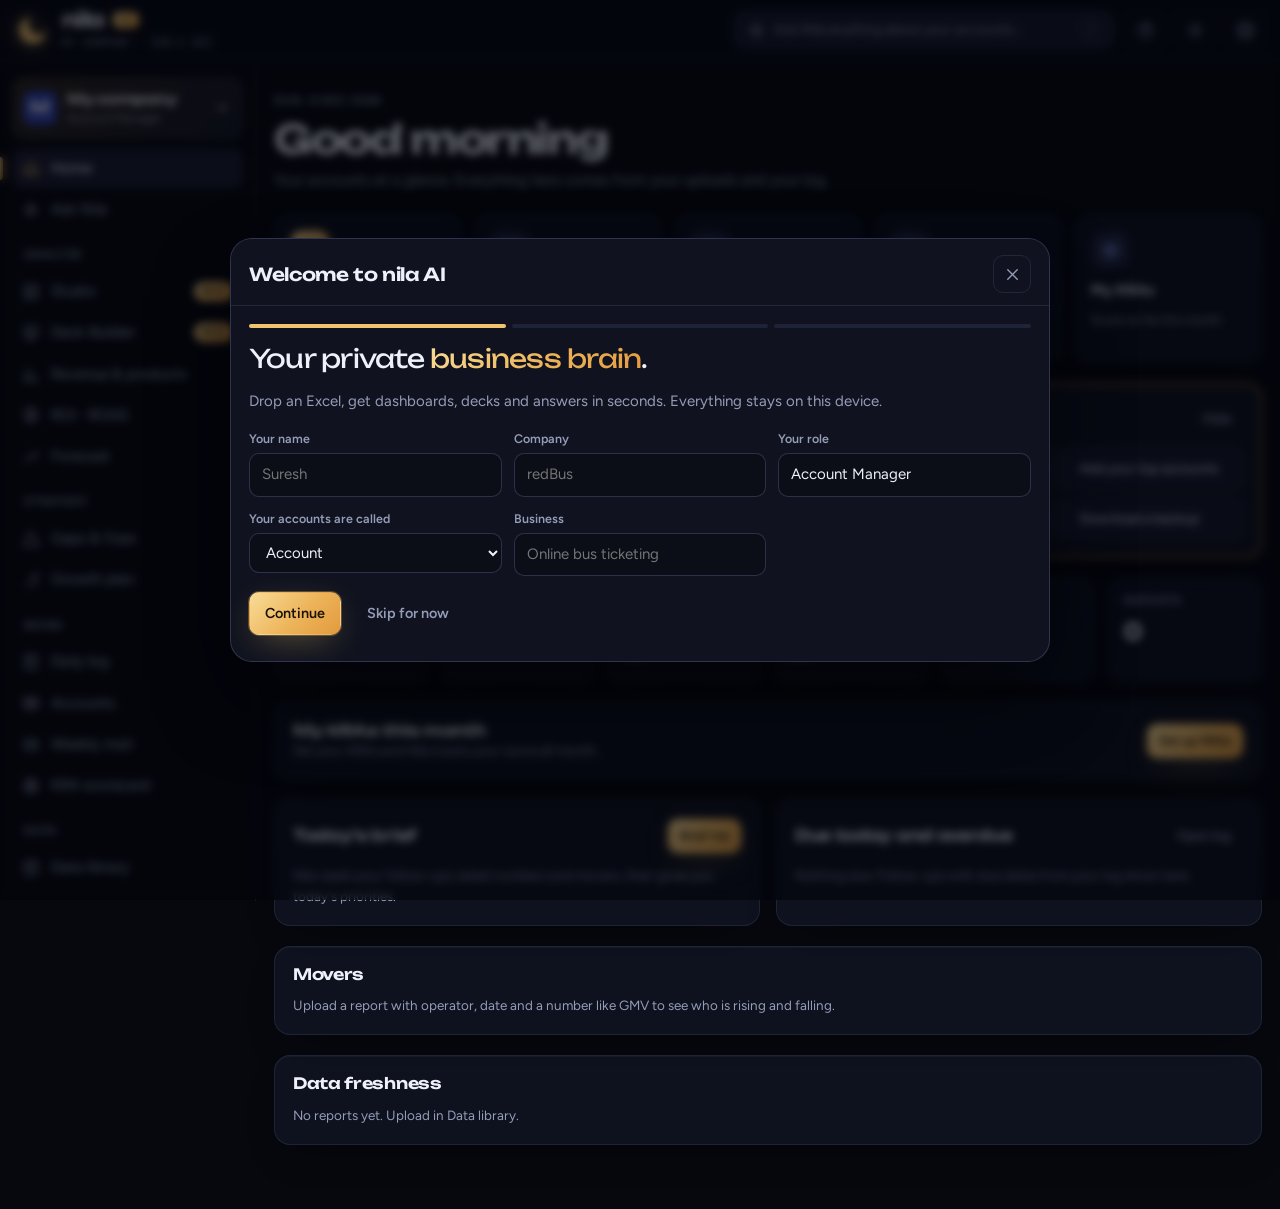
==== commit 3c7535f8: "Nila 2.0: Eclipse theme, Studio, Deck Builder, tour, Claude app bridge, Drive sync Co-Authored-By: C" ====
--- a/nila/index.html
+++ b/nila/index.html
@@ -3,7 +3,7 @@
 <head>
 <meta charset="utf-8">
 <meta name="viewport" content="width=device-width,initial-scale=1,viewport-fit=cover">
-<meta name="theme-color" content="#0A1023">
+<meta name="theme-color" content="#07080E">
 <meta name="robots" content="noindex,nofollow">
 <meta name="description" content="Nila AI: your private business-intelligence agent for key accounts.">
 <link rel="manifest" href="manifest.webmanifest">
@@ -14,273 +14,10 @@
 <style>html{color-scheme:light}:root{padding-top:env(safe-area-inset-top,0px);padding-bottom:env(safe-area-inset-bottom,0px)}body{margin:0;font-size:14px}img{max-width:100%}[hidden]{display:none!important}</style>
 <title>Nila AI</title>
 <link rel="preconnect" href="https://fonts.googleapis.com">
-<link rel="stylesheet" href="https://fonts.googleapis.com/css2?family=Syne:wght@600;700;800&family=Instrument+Sans:wght@400;500;600;700&family=IBM+Plex+Mono:wght@400;600&display=swap">
-<style>
-/* Layout: midnight moon-band header; sidebar of tabs on wide screens, bottom bar + drawer on phones; one working column */
-:root{
-  --bg:#F3F4F8; --surface:#FFFFFF; --surface-2:#EBEDF3; --line:#D8DCE6;
-  --fg:#141A2A; --muted:#5B6378; --accent:#C33F68; --accent-ink:#FFFFFF;
-  --teal:#3245B5; --teal-soft:#E2E6FA; --violet:#7A4BB0; --violet-soft:#EFE7F8;
-  --board:#0A1023; --board-fg:#F3D9A4; --board-dim:#8B94B0; --board-dot:rgba(243,217,164,.07);
-  --good:#23794F; --good-soft:#DCF0E4; --warn:#A5680F; --warn-soft:#F7EAD3; --bad:#B4313F; --bad-soft:#F8DDE0;
-  --f-display:'Syne','Segoe UI',system-ui,sans-serif;
-  --f-body:'Instrument Sans',system-ui,-apple-system,'Segoe UI',sans-serif;
-  --f-mono:'IBM Plex Mono',ui-monospace,'SFMono-Regular',Menlo,monospace;
-  --r:12px; --nav-h:60px; --side-w:244px;
-}
-@media (prefers-color-scheme: dark){:root:not([data-theme="light"]){
-  --bg:#0B0F1E; --surface:#131A2D; --surface-2:#1A2238; --line:#27304C;
-  --fg:#E8EBF4; --muted:#9AA3BE; --accent:#F07A9C; --accent-ink:#1E0710;
-  --teal:#93A2FF; --teal-soft:#1D2551; --violet:#C5A6F2; --violet-soft:#2A2143;
-  --board:#060915; --board-fg:#F3D9A4; --board-dim:#7D86A3; --board-dot:rgba(243,217,164,.06);
-  --good:#5CC994; --good-soft:#12301F; --warn:#E6B65A; --warn-soft:#33270F; --bad:#F27A86; --bad-soft:#3B1820;
-  color-scheme:dark}}
-:root[data-theme="dark"]{
-  --bg:#0B0F1E; --surface:#131A2D; --surface-2:#1A2238; --line:#27304C;
-  --fg:#E8EBF4; --muted:#9AA3BE; --accent:#F07A9C; --accent-ink:#1E0710;
-  --teal:#93A2FF; --teal-soft:#1D2551; --violet:#C5A6F2; --violet-soft:#2A2143;
-  --board:#060915; --board-fg:#F3D9A4; --board-dim:#7D86A3; --board-dot:rgba(243,217,164,.06);
-  --good:#5CC994; --good-soft:#12301F; --warn:#E6B65A; --warn-soft:#33270F; --bad:#F27A86; --bad-soft:#3B1820;
-  color-scheme:dark}
-*{box-sizing:border-box}
-body{background:var(--bg);color:var(--fg);font-family:var(--f-body);font-size:15px;line-height:1.5;-webkit-font-smoothing:antialiased}
-body::before{content:"";position:fixed;inset:0 0 auto;height:env(safe-area-inset-top,0px);z-index:40;background:var(--board)}
-h1,h2,h3{font-family:var(--f-display);font-weight:700;letter-spacing:-.02em;text-wrap:balance;margin:0}
-h2{font-size:1.3rem} h3{font-size:1.02rem}
-p{margin:0}
-button,input,select,textarea{font:inherit;color:inherit}
-:focus-visible{outline:2px solid var(--accent);outline-offset:2px}
-.mono{font-family:var(--f-mono);font-variant-numeric:tabular-nums}
-.muted{color:var(--muted)} .small{font-size:.84rem}
-.label{font-size:.7rem;text-transform:uppercase;letter-spacing:.09em;color:var(--muted);font-weight:600}
-svg.i{width:19px;height:19px;stroke:currentColor;fill:none;stroke-width:1.8;stroke-linecap:round;stroke-linejoin:round;flex:none}
-
-/* Board */
-.board{background:var(--board);color:var(--board-fg);position:sticky;top:env(safe-area-inset-top,0px);z-index:30;
-  background-image:radial-gradient(circle at 34px 50%,rgba(243,217,164,.20),transparent 70px),radial-gradient(var(--board-dot) 1px,transparent 1.3px);background-size:auto,7px 7px}
-.board-in{padding-left:max(16px,env(safe-area-inset-left,0px));padding-right:max(16px,env(safe-area-inset-right,0px));padding-block:10px;display:flex;align-items:center;gap:12px}
-.star{width:30px;height:30px;flex:none;filter:drop-shadow(0 0 8px rgba(243,217,164,.55))}
-.board-title{font-family:var(--f-display);font-weight:800;font-size:1.45rem;letter-spacing:-.01em;line-height:1;display:flex;align-items:center;gap:7px}
-.board-title .ai{font-family:var(--f-mono);font-size:.62rem;font-weight:600;letter-spacing:.12em;border:1px solid rgba(243,217,164,.45);border-radius:5px;padding:2px 5px;color:var(--board-fg)}
-.ws-switch{display:flex;align-items:center;gap:10px;border:1px solid var(--line);background:var(--bg);border-radius:10px;padding:10px;cursor:pointer;text-align:left;width:100%;margin-bottom:6px}
-.ws-switch:hover{border-color:var(--teal)}
-.ws-switch b{display:block;font-family:var(--f-display);font-size:.95rem;overflow:hidden;text-overflow:ellipsis;white-space:nowrap}
-.ws-switch small{display:block;color:var(--muted);font-size:.74rem;overflow:hidden;text-overflow:ellipsis;white-space:nowrap}
-.gaps{display:flex;flex-direction:column;gap:10px}
-.gap{background:var(--surface);border:1px solid var(--line);border-left:4px solid var(--line);border-radius:var(--r);padding:12px 14px;display:flex;flex-direction:column;gap:6px;min-width:0}
-.gap.high{border-left-color:var(--bad)} .gap.med{border-left-color:var(--warn)} .gap.low{border-left-color:var(--muted)}
-.gap-title{font-weight:600;overflow-wrap:anywhere}
-.checks{display:flex;flex-wrap:wrap;gap:8px}
-.checks label{display:inline-flex;align-items:center;gap:6px;border:1px solid var(--line);border-radius:999px;padding:6px 12px;font-size:.85rem;cursor:pointer;background:var(--surface)}
-.checks input{accent-color:var(--teal)}
-.board-sub{font-family:var(--f-mono);font-size:.7rem;color:var(--board-dim);letter-spacing:.06em;white-space:nowrap;overflow:hidden;text-overflow:ellipsis}
-.board-grow{flex:1;min-width:0}
-.icon-btn{background:transparent;border:1px solid transparent;border-radius:8px;width:38px;height:38px;display:grid;place-items:center;cursor:pointer;color:inherit;flex:none}
-.board .icon-btn{color:var(--board-fg);border-color:rgba(243,217,164,.25)}
-.board .icon-btn:hover{background:rgba(243,217,164,.1)}
-
-/* Shell */
-.shell{display:grid;grid-template-columns:var(--side-w) minmax(0,1fr);align-items:start}
-.side{position:sticky;top:calc(env(safe-area-inset-top,0px) + 58px);height:calc(100vh - 58px - env(safe-area-inset-top,0px));overflow:auto;background:var(--surface);border-right:1px solid var(--line);padding:14px 10px 24px max(10px,env(safe-area-inset-left,0px));display:flex;flex-direction:column;gap:2px}
-.side .label{padding:14px 10px 4px}
-.nav{display:flex;align-items:center;gap:10px;border:0;background:transparent;padding:8px 10px;border-radius:8px;cursor:pointer;color:var(--muted);font-weight:500;text-align:left;width:100%}
-.nav:hover{color:var(--fg);background:var(--surface-2)}
-.nav[aria-current="true"]{background:var(--teal-soft);color:var(--teal)}
-.nav .dot{width:10px;height:10px;border-radius:3px;flex:none}
-.nav .count{margin-left:auto;font-family:var(--f-mono);font-size:.72rem}
-.nav.add{color:var(--accent)}
-.scrim{position:fixed;inset:0;background:rgba(8,11,10,.45);z-index:44}
-.bnav{display:none}
-@media (max-width:899px){
-  .shell{grid-template-columns:minmax(0,1fr)}
-  .side{position:fixed;top:0;bottom:0;left:0;height:auto;width:min(300px,86vw);z-index:45;transform:translateX(-104%);transition:transform .22s ease;padding-top:calc(16px + env(safe-area-inset-top,0px));box-shadow:0 0 40px rgba(0,0,0,.25)}
-  .side.open{transform:none}
-  .bnav{display:flex;position:fixed;left:0;right:0;bottom:0;z-index:35;background:var(--surface);border-top:1px solid var(--line);
-    padding-block:4px calc(4px + env(safe-area-inset-bottom,0px));padding-left:max(4px,env(safe-area-inset-left,0px));padding-right:max(4px,env(safe-area-inset-right,0px))}
-  .bnav button{flex:1;display:flex;flex-direction:column;align-items:center;gap:2px;border:0;background:transparent;font-size:.68rem;padding:6px 2px;color:var(--muted);cursor:pointer}
-  .bnav button[aria-current="true"]{color:var(--teal)}
-  main{padding-bottom:calc(var(--nav-h) + 28px + env(safe-area-inset-bottom,0px))!important}
-}
-@media (prefers-reduced-motion:reduce){.side{transition:none}}
-
-main{max-width:1000px;width:100%;margin:0 auto;padding-left:max(16px,env(safe-area-inset-left,0px));padding-right:max(16px,env(safe-area-inset-right,0px));padding-block:22px 56px;min-width:0}
-.view{display:flex;flex-direction:column;gap:18px}
-.view-head{display:flex;align-items:flex-end;justify-content:space-between;gap:12px;flex-wrap:wrap}
-.view-head p{max-width:62ch;margin-top:4px}
-.card{background:var(--surface);border:1px solid var(--line);border-radius:var(--r);padding:16px;display:flex;flex-direction:column;gap:12px;min-width:0}
-.row{display:flex;gap:10px;flex-wrap:wrap;align-items:center}
-.between{justify-content:space-between}
-.grid2{display:grid;grid-template-columns:repeat(auto-fit,minmax(200px,1fr));gap:12px}
-.cols2{display:grid;grid-template-columns:repeat(auto-fit,minmax(300px,1fr));gap:16px}
-.field{display:flex;flex-direction:column;gap:4px;min-width:0}
-.field>span{font-size:.8rem;color:var(--muted);font-weight:500}
-.field.inline{flex-direction:row;align-items:center;gap:8px}
-input[type=text],input[type=email],input[type=date],input[type=search],input[type=number],select,textarea{background:var(--bg);border:1px solid var(--line);border-radius:8px;padding:9px 11px;width:100%;min-width:0}
-.field.inline select,.field.inline input{width:auto}
-textarea{resize:vertical;min-height:84px;line-height:1.45}
-input:focus,select:focus,textarea:focus{outline:2px solid var(--teal);outline-offset:-1px;border-color:transparent}
-.btn{display:inline-flex;align-items:center;justify-content:center;gap:7px;border-radius:8px;padding:9px 14px;border:1px solid var(--line);background:var(--surface);cursor:pointer;font-weight:500;white-space:nowrap;text-decoration:none}
-.btn:hover{background:var(--surface-2)}
-.btn.primary{background:var(--accent);border-color:var(--accent);color:var(--accent-ink)}
-.btn.primary:hover{filter:brightness(1.06)}
-.btn.teal{background:var(--teal);border-color:var(--teal);color:var(--surface)}
-.btn.ghost{background:transparent;border-color:transparent;color:var(--muted)}
-.btn.ghost:hover{color:var(--fg);background:var(--surface-2)}
-.btn.danger{color:var(--bad);border-color:var(--bad-soft)}
-.btn.sm{padding:5px 10px;font-size:.84rem}
-.btn:disabled{opacity:.55;cursor:not-allowed}
-.seg{display:inline-flex;background:var(--surface-2);border-radius:9px;padding:3px;gap:2px;flex-wrap:wrap}
-.seg button{border:0;background:transparent;padding:6px 12px;border-radius:7px;cursor:pointer;color:var(--muted);font-weight:500}
-.seg button[aria-pressed="true"]{background:var(--surface);color:var(--fg);box-shadow:0 1px 2px rgba(0,0,0,.08)}
-.chip{display:inline-flex;align-items:center;gap:5px;border-radius:999px;padding:2px 10px;font-size:.75rem;font-weight:600;background:var(--surface-2);color:var(--muted);white-space:nowrap}
-.chip.teal{background:var(--teal-soft);color:var(--teal)} .chip.good{background:var(--good-soft);color:var(--good)}
-.chip.warn{background:var(--warn-soft);color:var(--warn)} .chip.bad{background:var(--bad-soft);color:var(--bad)}
-.chip.violet{background:var(--violet-soft);color:var(--violet)}
-.banner{border-radius:var(--r);padding:10px 14px;background:var(--warn-soft);color:var(--warn);font-size:.88rem;display:flex;gap:10px;align-items:center;flex-wrap:wrap}
-.banner.ok{background:var(--good-soft);color:var(--good)}
-.banner .btn{margin-left:auto}
-.empty{border:1.5px dashed var(--line);border-radius:var(--r);padding:20px;display:flex;flex-direction:column;gap:8px;align-items:flex-start}
-.empty h3{font-size:1rem}
-.help{font-size:.82rem;color:var(--muted);background:var(--surface-2);border-radius:8px;padding:10px 12px}
-.help b{color:var(--fg)}
-
-/* Home */
-.hero{display:flex;flex-direction:column;gap:6px}
-.hero h1{font-size:clamp(1.6rem,4vw,2.2rem);line-height:1.12}
-.strip{display:grid;grid-template-columns:repeat(auto-fit,minmax(128px,1fr));gap:1px;background:var(--line);border:1px solid var(--line);border-radius:var(--r);overflow:hidden}
-.strip>div{background:var(--surface);padding:12px 14px;display:flex;flex-direction:column;gap:2px;min-width:0}
-.strip b{font-family:var(--f-mono);font-size:1.3rem;font-weight:600;font-variant-numeric:tabular-nums;overflow-wrap:anywhere}
-.strip b.good{color:var(--good)} .strip b.bad{color:var(--bad)}
-.movers{display:grid;grid-template-columns:repeat(auto-fit,minmax(240px,1fr));gap:12px}
-.mv{display:flex;justify-content:space-between;gap:10px;padding:7px 0;border-bottom:1px solid var(--line);font-size:.9rem}
-.mv:last-child{border-bottom:0}
-.mv span:first-child{min-width:0;overflow-wrap:anywhere}
-.up{color:var(--good)} .down{color:var(--bad)}
-
-/* Chat */
-.msgs{display:flex;flex-direction:column;gap:14px}
-.msg.user{align-self:flex-end;background:var(--teal);color:var(--surface);padding:10px 14px;border-radius:14px 14px 4px 14px;max-width:min(560px,88%);white-space:pre-wrap;overflow-wrap:anywhere}
-.msg.bot{background:var(--surface);border:1px solid var(--line);border-radius:4px 14px 14px 14px;padding:14px 16px;display:flex;flex-direction:column;gap:10px;min-width:0}
-.trace{display:flex;flex-wrap:wrap;gap:6px}
-.trace .chip{font-family:var(--f-mono);font-weight:400;font-size:.7rem}
-.md{overflow-wrap:anywhere;min-width:0}
-.md>*+*{margin-top:.6em}
-.md h1,.md h2,.md h3{font-size:1.02rem}
-.md ul,.md ol{padding-left:1.2em;margin-block:.4em}
-.md table{border-collapse:collapse;font-size:.88rem;font-variant-numeric:tabular-nums}
-.md th,.md td{border-bottom:1px solid var(--line);padding:6px 10px;text-align:left;vertical-align:top}
-.md th{font-weight:600;color:var(--muted);font-size:.76rem;text-transform:uppercase;letter-spacing:.04em}
-.md code{font-family:var(--f-mono);font-size:.86em;background:var(--surface-2);padding:1px 5px;border-radius:4px}
-.md .tbl{overflow-x:auto;max-width:100%}
-.msg-actions{display:flex;gap:6px;flex-wrap:wrap;border-top:1px solid var(--line);padding-top:8px}
-.composer{position:sticky;bottom:12px;background:var(--surface);border:1px solid var(--line);border-radius:14px;padding:10px;display:flex;flex-direction:column;gap:8px;box-shadow:0 6px 24px rgba(0,0,0,.08);z-index:5}
-@media (max-width:899px){.composer{bottom:calc(var(--nav-h) + 10px + env(safe-area-inset-bottom,0px))}}
-.composer textarea{border:0;background:transparent;min-height:44px;max-height:180px;padding:4px 6px}
-.composer textarea:focus{outline:none}
-.toggle{display:inline-flex;align-items:center;gap:6px;font-size:.82rem;color:var(--muted);cursor:pointer;user-select:none}
-.toggle input{accent-color:var(--teal)}
-.suggest{display:flex;flex-wrap:wrap;gap:8px}
-.suggest button{border:1px solid var(--line);background:var(--surface);border-radius:999px;padding:7px 13px;cursor:pointer;font-size:.85rem;text-align:left}
-.suggest button:hover{border-color:var(--teal);color:var(--teal)}
-.thinking{display:flex;align-items:center;gap:8px;color:var(--muted);font-size:.88rem;flex-wrap:wrap}
-.dots{display:inline-flex;gap:4px}
-.dots i{width:6px;height:6px;border-radius:50%;background:var(--accent);animation:blink 1.2s infinite}
-.dots i:nth-child(2){animation-delay:.2s}.dots i:nth-child(3){animation-delay:.4s}
-@keyframes blink{0%,80%,100%{opacity:.2}40%{opacity:1}}
-@media (prefers-reduced-motion:reduce){.dots i{animation:none;opacity:.7}}
-
-/* Log */
-.timeline{display:flex;flex-direction:column;gap:16px}
-.day{display:grid;grid-template-columns:70px minmax(0,1fr);gap:12px}
-@media (max-width:520px){.day{grid-template-columns:1fr}}
-.day-date{font-family:var(--f-mono);font-size:.78rem;color:var(--muted);padding-top:12px;text-transform:uppercase;letter-spacing:.05em}
-.day-date b{display:block;font-size:1.2rem;color:var(--fg);letter-spacing:0}
-.entries{display:flex;flex-direction:column;gap:8px;min-width:0}
-.entry{background:var(--surface);border:1px solid var(--line);border-radius:var(--r);padding:12px 14px;display:flex;flex-direction:column;gap:6px;min-width:0}
-.entry-top{display:flex;gap:8px;align-items:center;flex-wrap:wrap}
-.entry .next{font-size:.88rem;display:flex;gap:6px;align-items:baseline;flex-wrap:wrap}
-.entry .next::before{content:"→";color:var(--accent);font-weight:700}
-.actions-list{display:flex;flex-direction:column}
-.act{display:flex;gap:10px;align-items:flex-start;padding:9px 2px;border-bottom:1px solid var(--line)}
-.act:last-child{border-bottom:0}
-.act input{margin-top:4px;accent-color:var(--teal);width:17px;height:17px;flex:none}
-.act-body{flex:1;min-width:0}
-.draft{border:1px solid var(--teal);background:var(--teal-soft);border-radius:var(--r);padding:12px;display:flex;flex-direction:column;gap:8px}
-details.card>summary{cursor:pointer;font-family:var(--f-display);font-weight:700;list-style:none;display:flex;justify-content:space-between;align-items:center}
-details.card>summary::-webkit-details-marker{display:none}
-details.card>summary::after{content:"+";font-family:var(--f-mono);color:var(--muted);font-size:1.2rem}
-details.card[open]>summary::after{content:"−"}
-
-/* Operators */
-.op-list{display:grid;grid-template-columns:repeat(auto-fill,minmax(250px,1fr));gap:10px}
-.op{background:var(--surface);border:1px solid var(--line);border-radius:var(--r);padding:14px;display:flex;flex-direction:column;gap:8px;cursor:pointer;text-align:left;min-width:0}
-.op:hover{border-color:var(--teal)}
-.op-name{font-family:var(--f-display);font-weight:700;font-size:1.02rem;overflow-wrap:anywhere}
-.tier{font-family:var(--f-mono);font-weight:600;font-size:.72rem;border:1.5px solid currentColor;border-radius:4px;padding:0 5px;color:var(--teal)}
-
-/* Data */
-.drop{border:1.5px dashed var(--teal);background:var(--teal-soft);border-radius:var(--r);padding:20px;display:flex;flex-direction:column;align-items:center;gap:6px;text-align:center;cursor:pointer}
-.drop.over{border-style:solid}
-.drop strong{font-family:var(--f-display);font-size:1.05rem;color:var(--teal)}
-.ds{display:flex;flex-direction:column;gap:8px;padding:14px 0;border-bottom:1px solid var(--line)}
-.ds:last-child{border-bottom:0}
-.ds-name{font-weight:600;font-size:1rem;overflow-wrap:anywhere}
-.colnames{display:flex;flex-wrap:wrap;gap:4px}
-.colnames span{font-family:var(--f-mono);font-size:.72rem;background:var(--surface-2);border-radius:4px;padding:1px 6px;color:var(--muted)}
-.tblwrap{overflow-x:auto;max-width:100%;border:1px solid var(--line);border-radius:8px}
-table.t{border-collapse:collapse;font-size:.84rem;font-variant-numeric:tabular-nums;width:100%}
-table.t th,table.t td{padding:7px 10px;border-bottom:1px solid var(--line);text-align:left;white-space:nowrap}
-table.t th{background:var(--surface-2);font-weight:600;font-size:.76rem;color:var(--muted)}
-table.t td.n,table.t th.n{text-align:right;font-family:var(--f-mono)}
-table.t tr:last-child td{border-bottom:0}
-.bar{height:6px;border-radius:3px;background:var(--teal);opacity:.75;min-width:2px}
-
-/* Metric tiles */
-.tiles{display:grid;grid-template-columns:repeat(auto-fit,minmax(150px,1fr));gap:10px}
-.tile{background:var(--surface);border:1px solid var(--line);border-radius:var(--r);padding:12px 14px;display:flex;flex-direction:column;gap:3px;min-width:0}
-.tile b{font-family:var(--f-mono);font-size:1.45rem;font-weight:600;font-variant-numeric:tabular-nums;overflow-wrap:anywhere}
-.tile.hero{background:var(--board);border-color:var(--board);color:#E8EBF4}
-.tile.hero .label{color:var(--board-dim)} .tile.hero b{color:var(--board-fg)}
-.tile small{color:var(--muted);font-size:.78rem}
-.verdict{display:flex;gap:10px;align-items:flex-start;border-radius:var(--r);padding:12px 14px;font-size:.92rem}
-.verdict.good{background:var(--good-soft);color:var(--good)} .verdict.bad{background:var(--bad-soft);color:var(--bad)} .verdict.warn{background:var(--warn-soft);color:var(--warn)}
-
-/* Chart */
-.chart{width:100%;height:auto;display:block}
-.chart text{font-family:var(--f-mono);font-size:10.5px;fill:var(--muted)}
-.chart .grid{stroke:var(--line);stroke-width:1}
-.legend{display:flex;gap:14px;flex-wrap:wrap;font-size:.8rem;color:var(--muted)}
-.legend i{display:inline-block;width:14px;height:3px;border-radius:2px;vertical-align:middle;margin-right:5px}
-
-/* Deck */
-.deck{display:grid;grid-template-columns:repeat(auto-fill,minmax(230px,1fr));gap:10px}
-.slide{aspect-ratio:16/9;max-width:100%;background:var(--surface);border:1px solid var(--line);border-radius:6px;padding:10px 12px;display:flex;flex-direction:column;gap:4px;overflow:hidden;font-size:.66rem;position:relative}
-.slide.title{background:var(--board);color:#E8EBF4;justify-content:center}
-.slide.title b{color:var(--board-fg)}
-.slide h4{margin:0;font-family:var(--f-display);font-size:.82rem}
-.slide .n{position:absolute;right:8px;bottom:5px;font-family:var(--f-mono);color:var(--muted);font-size:.6rem}
-.slide ul{margin:0;padding-left:1em}
-
-/* Spaces */
-.space-head{display:flex;gap:14px;align-items:flex-start}
-.space-badge{width:44px;height:44px;border-radius:12px;display:grid;place-items:center;font-family:var(--f-display);font-weight:700;font-size:1.3rem;color:#fff;flex:none}
-.swatches{display:flex;gap:8px;flex-wrap:wrap}
-.swatches button{width:30px;height:30px;border-radius:8px;border:2px solid transparent;cursor:pointer}
-.swatches button[aria-pressed="true"]{border-color:var(--fg)}
-
-/* Sheet + toast */
-#overlay{position:fixed;inset:0;background:rgba(10,14,12,.5);z-index:50;display:flex;align-items:flex-end;justify-content:center}
-@media (min-width:900px){#overlay{align-items:center;padding:24px}}
-.sheet{background:var(--bg);width:100%;max-width:780px;max-height:92vh;overflow:auto;border-radius:16px 16px 0 0;display:flex;flex-direction:column}
-@media (min-width:900px){.sheet{border-radius:16px;max-height:86vh}}
-.sheet-head{position:sticky;top:0;background:var(--bg);display:flex;align-items:center;gap:10px;padding:14px max(16px,env(safe-area-inset-right,0px)) 10px max(16px,env(safe-area-inset-left,0px));border-bottom:1px solid var(--line);z-index:2}
-.sheet-head h2{flex:1;min-width:0;overflow-wrap:anywhere;font-size:1.15rem}
-.sheet-body{padding:16px max(16px,env(safe-area-inset-right,0px)) calc(24px + env(safe-area-inset-bottom,0px)) max(16px,env(safe-area-inset-left,0px));display:flex;flex-direction:column;gap:14px}
-#toast{position:fixed;left:50%;transform:translateX(-50%);bottom:calc(24px + env(safe-area-inset-bottom,0px));background:var(--fg);color:var(--bg);padding:10px 16px;border-radius:10px;z-index:60;font-size:.9rem;max-width:calc(100% - 32px)}
-@media (max-width:899px){#toast{bottom:calc(var(--nav-h) + 18px + env(safe-area-inset-bottom,0px))}}
-.out{background:var(--surface);border:1px solid var(--line);border-radius:var(--r);padding:14px 16px;min-width:0}
-.sr{position:absolute;width:1px;height:1px;overflow:hidden;clip:rect(0 0 0 0)}
-</style>
+<link rel="preconnect" href="https://fonts.gstatic.com" crossorigin>
+<link rel="stylesheet" href="https://fonts.googleapis.com/css2?family=Unbounded:wght@500;600;700&family=Figtree:wght@400;500;600;700;800&family=JetBrains+Mono:wght@400;600&display=swap">
+<link rel="stylesheet" href="theme.css">
+<script>try{document.documentElement.dataset.theme=JSON.parse(localStorage.getItem('nila.theme'))||'dark'}catch(e){document.documentElement.dataset.theme='dark'}</script>
 
 </head>
 <body>
@@ -533,6 +270,9 @@
       <div class="card"><div class="row between"><h3>Your reports</h3><div class="row" id="dsFilter" style="gap:6px"></div></div><div id="dsList"></div></div>
     </section>
 
+    <section class="view" id="view-studio" hidden></section>
+    <section class="view" id="view-deck" hidden></section>
+    <section class="view" id="view-help" hidden></section>
     <!-- SPACE (custom) -->
     <section class="view" id="view-space" hidden></section>
   </main>
@@ -540,9 +280,9 @@
 
 <nav class="bnav" id="bnav" aria-label="Quick sections">
   <button data-go="home"><svg class="i" viewBox="0 0 24 24"><path d="M3 11 12 4l9 7v9a1 1 0 0 1-1 1h-5v-6H9v6H4a1 1 0 0 1-1-1z"/></svg>Home</button>
-  <button data-go="ask"><svg class="i" viewBox="0 0 24 24"><path d="M12 3l2 7 7 2-7 2-2 7-2-7-7-2 7-2z"/></svg>Ask</button>
+  <button data-go="studio"><svg class="i" viewBox="0 0 24 24"><rect x="3" y="3" width="7" height="9" rx="2"/><rect x="14" y="3" width="7" height="5" rx="2"/><rect x="14" y="12" width="7" height="9" rx="2"/><rect x="3" y="16" width="7" height="5" rx="2"/></svg>Studio</button>
+  <button data-go="ask" class="mid"><svg class="i" viewBox="0 0 24 24"><path d="M12 3l2 7 7 2-7 2-2 7-2-7-7-2 7-2z"/></svg>Ask</button>
   <button data-go="log"><svg class="i" viewBox="0 0 24 24"><rect x="4" y="4" width="16" height="17" rx="2"/><path d="M8 2v4M16 2v4M8 11h8M8 15h5"/></svg>Log</button>
-  <button data-go="gaps"><svg class="i" viewBox="0 0 24 24"><path d="M10.3 3.9 1.8 18a2 2 0 0 0 1.7 3h17a2 2 0 0 0 1.7-3L13.7 3.9a2 2 0 0 0-3.4 0z"/><path d="M12 9v4M12 17h.01"/></svg>Gaps</button>
   <button id="moreBtn"><svg class="i" viewBox="0 0 24 24"><circle cx="5" cy="12" r="1.5"/><circle cx="12" cy="12" r="1.5"/><circle cx="19" cy="12" r="1.5"/></svg>More</button>
 </nav>
 <div class="scrim" id="scrim" hidden></div>
@@ -608,7 +348,7 @@
   const rows=[];for(const r of raw){const o={};let any=false;for(const c of keep){let v=r[c];if(v===''||v===undefined)v=null;if(v!=null){if(types[c]==='number')v=typeof v==='number'?v:parseNum(v);else if(types[c]==='date')v=toISO(v);else v=v instanceof Date?toISO(v):String(v).trim()}if(v!=null&&v!=='')any=true;o[ren[c]]=v}if(any)rows.push(o)}
   const t2={};for(const c of keep)t2[ren[c]]=types[c];
   return{cols:keep.map(c=>ren[c]),types:t2,rows}}
-const isRateCol=c=>/%|rate|ratio|avg|average|rating|occupancy|share|per\b/i.test(c);
+const isRateCol=c=>/%|rate|ratio|avg|average|rating|occupancy|share|per\b|score|lqs|index|nps/i.test(c);
 
 /* ROI maths */
 function roiMetrics({spend,revenue,takeRatePct,expected,incremental}){
@@ -688,7 +428,7 @@
 const lsSet=(k,v)=>{try{localStorage.setItem(k,JSON.stringify(v))}catch{}};
 function md(text){try{const div=h('div',{class:'md',html:DOMPurify.sanitize(marked.parse(String(text||''),{gfm:true,breaks:true}))});$$('table',div).forEach(t=>{const w=h('div',{class:'tbl'});t.replaceWith(w);w.append(t)});return div}catch{return h('div',{class:'md',style:'white-space:pre-wrap'},String(text||''))}}
 const ENTRY_TYPES=['Meeting','Call','Visit','Escalation','Deal / agreement','Follow-up','Competitor intel','Market news','Internal','Other'];
-const DS_TYPES=['Operator performance','Route performance','Revenue / products','Bookings / sales','Marketing spend / campaigns','Cancellations / refunds','Ratings / reviews','Settlements / payments','Targets / plan','Inventory / schedules','Other'];
+const DS_TYPES=['Red Deal / offers revenue','KAM dashboard','Service information','YB / BC','LQS / quality score','Operator performance','Route performance','Revenue / products','Bookings / sales','Marketing spend / campaigns','Cancellations / refunds','Ratings / reviews','Settlements / payments','Targets / plan','Inventory / schedules','Other'];
 const DEFAULT_SETTINGS={name:'',company:'My company',industry:'',role:'Account Manager',accountLabel:'Account',region:'',managerEmails:'',signoff:'Regards,'};
 const WS_COLORS=['#3245B5','#C33F68','#23794F','#A5680F','#7A4BB0','#0F7C8C'];
 const ACC_LABELS=['Operator','Client','Partner','Merchant','Dealer','Customer','Account'];
@@ -725,7 +465,7 @@
   else showBanner('Saving is off in this view. This browser blocked storage. Turn off private mode to keep your data.');
   try{await loadWsList();S.P=paths(wsBase(S.wsId));await loadAll()}catch(e){console.error(e);showBanner('Could not load your saved data. Reload the page to try again.')}
   renderAll();computeMovers();
-  if(S.settings.company==='My company'&&!lsGet('nila.welcomed',false)){lsSet('nila.welcomed',true);openSettings()}
+  if(!lsGet('nila.welcomed',false)&&window.startWelcome)startWelcome();
 }
 async function loadWsList(){S.wsPath=S.uid?`data/users/${S.uid}/workspaces`:'local/users/me/workspaces';const d=await store.get(S.wsPath);
   if(d&&Array.isArray(d.list)&&d.list.length){S.wsList=d.list;S.wsId=d.list.some(w=>w.id===d.current)?d.current:d.list[0].id}else{S.wsList=[{id:'meta',name:DEFAULT_SETTINGS.company,color:WS_COLORS[0]}];S.wsId='meta'}}
@@ -763,7 +503,7 @@
   S.spaces=sps.sort((a,b)=>(a.createdAt||'').localeCompare(b.createdAt||''));
 }
 function showBanner(text,action){const b=$('#banner');b.replaceChildren(h('span',{},text));if(action)b.append(action);b.hidden=false}
-function renderAll(){renderNav();renderKra();renderComp();renderPlans();renderFocus();renderBoard();renderHome();renderLog();renderOps();renderData();renderWeek();$('#opNames').replaceChildren(...S.ops.map(o=>h('option',{value:o.name})));fillDsSelects();renderAskMount();if(S.view==='space')renderSpace()}
+function renderAll(){(window.NILA_HOOKS||[]).forEach(f=>{try{f()}catch(e){console.error(e)}});renderNav();renderKra();renderComp();renderPlans();renderFocus();renderBoard();renderHome();renderLog();renderOps();renderData();renderWeek();$('#opNames').replaceChildren(...S.ops.map(o=>h('option',{value:o.name})));fillDsSelects();renderAskMount();if(S.view==='space')renderSpace()}
 function renderBoard(){const d=new Date();$('#boardSub').textContent=`${(S.settings.company||'MY COMPANY').toUpperCase()}${S.settings.region?' · '+S.settings.region.toUpperCase():''} · ${WD[d.getDay()].toUpperCase()} ${pretty(today()).toUpperCase()}`}
 
 /* ---------- shell / nav ---------- */
@@ -788,7 +528,7 @@
   const side=$('#side');const ws=curWs();const kids=[h('button',{class:'ws-switch',onclick:openWsSheet,'aria-label':'Switch workspace'},h('span',{class:'space-badge',style:`width:34px;height:34px;font-size:1rem;border-radius:9px;background:${ws.color||WS_COLORS[0]}`},(ws.name||'W').slice(0,1).toUpperCase()),h('span',{style:'flex:1;min-width:0'},h('b',{},ws.name||'Workspace'),h('small',{},S.settings.role||'Tap to switch company')),h('span',{html:'<svg class="i" viewBox="0 0 24 24"><path d="m7 10 5 5 5-5"/></svg>',style:'display:contents'}))];
   for(const n of NAV){if(n.group){kids.push(h('div',{class:'label'},n.group));continue}
     const cnt=n.id==='log'?openFollowups().length:n.id==='data'?S.datasets.length:n.id==='ops'?S.ops.length:null;
-    kids.push(h('button',{class:'nav','data-view':n.id,'aria-current':String(S.view===n.id),onclick:()=>go(n.id)},h('span',{html:`<svg class="i" viewBox="0 0 24 24">${n.icon}</svg>`,style:'display:contents'}),n.id==='ops'?acc()+'s':n.label,cnt?h('span',{class:'count'},cnt):''))}
+    kids.push(h('button',{class:'nav','data-view':n.id,'aria-current':String(S.view===n.id),onclick:()=>go(n.id)},h('span',{html:`<svg class="i" viewBox="0 0 24 24">${n.icon}</svg>`,style:'display:contents'}),n.id==='ops'?acc()+'s':n.label,n.isNew&&!lsGet('nila.seen.'+n.id,false)?h('span',{class:'new'},'NEW'):cnt?h('span',{class:'count'},cnt):''))}
   kids.push(h('div',{class:'label'},'My spaces'));
   for(const sp of S.spaces)kids.push(h('button',{class:'nav','aria-current':String(S.view==='space'&&S.space===sp.id),onclick:()=>go('space',sp.id)},h('span',{class:'dot',style:`background:${sp.color||SPACE_COLORS[0]}`}),h('span',{style:'overflow:hidden;text-overflow:ellipsis;white-space:nowrap'},sp.name)));
   kids.push(h('button',{class:'nav add',onclick:()=>editSpace(null)},h('span',{html:'<svg class="i" viewBox="0 0 24 24"><path d="M12 5v14M5 12h14"/></svg>',style:'display:contents'}),'New space'));
@@ -804,7 +544,7 @@
 }
 function openDrawer(){$('#side').classList.add('open');$('#scrim').hidden=false}
 function closeDrawer(){$('#side').classList.remove('open');$('#scrim').hidden=true}
-function go(view,spaceId){S.view=view;S.space=spaceId||null;$$('main>section').forEach(s=>s.hidden=s.id!=='view-'+view);if(view==='space')renderSpace();if(view==='gaps'&&!S.gapsScanned)renderGaps();if(view==='ask')renderAskMount();closeDrawer();renderNav();window.scrollTo({top:0})}
+function go(view,spaceId){S.view=view;S.space=spaceId||null;$$('main>section').forEach(s=>s.hidden=s.id!=='view-'+view);if(view==='space')renderSpace();if(view==='gaps'&&!S.gapsScanned)renderGaps();if(view==='ask')renderAskMount();if(window.NILA_VIEWS&&NILA_VIEWS[view]){try{NILA_VIEWS[view]()}catch(e){console.error(e)}}lsSet('nila.seen.'+view,true);closeDrawer();renderNav();window.scrollTo({top:0})}
 
 /* ---------- sheet ---------- */
 function wireSheet(){$('#sheetClose').onclick=closeSheet;$('#overlay').addEventListener('click',e=>{if(e.target.id==='overlay')closeSheet()});document.addEventListener('keydown',e=>{if(e.key==='Escape'){if(!$('#overlay').hidden)closeSheet();else closeDrawer()}})}
@@ -1373,7 +1113,9 @@
   h('label',{class:'field'},h('span',{},'Manager emails for the weekly mail (comma separated)'),h('input',{type:'text',id:'setMgr',value:S.settings.managerEmails})),
   h('label',{class:'field'},h('span',{},'Email sign-off'),h('textarea',{id:'setSign',rows:3},S.settings.signoff)),
   h('div',{class:'row'},h('button',{class:'btn teal',onclick:async()=>{S.settings={company:$('#setCompany').value.trim(),industry:$('#setIndustry').value.trim(),role:$('#setRole').value.trim(),accountLabel:$('#setAcc').value,name:$('#setName').value.trim(),region:$('#setRegion').value.trim(),managerEmails:$('#setMgr').value.trim(),signoff:$('#setSign').value};S.wsList=S.wsList.map(w=>w.id===S.wsId?{...w,name:S.settings.company||w.name}:w);try{if(S.saveOn){await store.set(S.P.base,{settings:S.settings});await saveWsList()}closeSheet();$('#wkTo').value=S.settings.managerEmails;renderAll();toast('Settings saved')}catch(e){toast(dbErr(e))}}},'Save')),
+  window.themeSettingsCard?themeSettingsCard():'',
   aiSettingsCard(),
+  window.syncSettingsCard?syncSettingsCard():'',
   h('div',{class:'card'},h('h3',{},'Install as an app'),h('p',{class:'small'},h('b',{},'Android (Chrome): '),'⋮ → "Install app" or "Add to Home screen".'),h('p',{class:'small'},h('b',{},'iPhone (Safari): '),'Share → "Add to Home Screen".'),h('p',{class:'small'},h('b',{},'Laptop (Chrome/Edge): '),'click the install icon at the right of the address bar.')),
   h('div',{class:'card'},h('h3',{},'Voice'),h('label',{class:'field'},h('span',{},'Speech language when the browser allows the mic'),h('select',{id:'setLang',onchange:e=>lsSet('nila.lang',e.target.value)},[['en-IN','English (India)'],['ta-IN','Tamil'],['hi-IN','Hindi']].map(([v,l])=>h('option',{value:v,selected:lsGet('nila.lang','en-IN')===v},l)))),h('p',{class:'small muted'},'Best results: your phone keyboard mic (Gboard with Tamil + English added). Nila understands Tanglish and fixes dictation slips.')),
   h('div',{class:'card'},h('h3',{},'Backup'),h('p',{class:'small muted'},'Download everything (operators, log, mails, spaces, all report rows) as one file.'),h('div',{class:'row'},h('button',{class:'btn sm',onclick:exportAll},'Download backup (.json)'),h('label',{class:'btn sm',style:'cursor:pointer'},'Restore from backup',h('input',{type:'file',accept:'.json,application/json',hidden:true,onchange:e=>{const f=e.target.files[0];if(f)restoreBackup(f);e.target.value=''}}))),h('p',{class:'small muted'},'Restore adds the backup into this workspace. Use it to move your data to another device or to the standalone app.')),
@@ -1678,8 +1420,12 @@
       S.rows={};await loadAll();S.gapsScanned=false;renderAll();computeMovers();closeSheet();toast('Backup restored')}
     catch(e){console.error(e);closeSheet();toast(e&&e.code?dbErr(e):'Restore stopped part way. Try again.')}})}
 
-boot();
+document.addEventListener('DOMContentLoaded',boot);
 </script>
+<script src="studio.js"></script>
+<script src="deck.js"></script>
+<script src="guide.js"></script>
+<script src="sync.js"></script>
 
 </body>
 </html>
--- a/nila/theme.css
+++ b/nila/theme.css
@@ -0,0 +1,455 @@
+/* Nila AI · "Eclipse" design system
+   Layout: glass header over a deep-space canvas; laptop-first sidebar + wide working column;
+   phone gets a bottom bar and a drawer. Dark "Eclipse" is the signature, "Pearl" is the light twin. */
+:root{
+  --bg:#07080E; --bg-2:#0B0D17; --surface:rgba(16,19,33,.86); --surface-solid:#10131F; --surface-2:#161A2B; --surface-3:#1E2338;
+  --line:rgba(150,162,220,.13); --line-2:rgba(150,162,220,.24);
+  --fg:#EEF0FA; --muted:#959CB8; --faint:#676E8C;
+  --accent:#F2C46D; --accent-2:#E9A84B; --accent-ink:#1A1203;
+  --gold:#F2C46D; --grad:linear-gradient(135deg,#F9DC97 0%,#EDB45A 55%,#E39A3E 100%);
+  --grad-soft:linear-gradient(135deg,rgba(242,196,109,.16),rgba(140,155,255,.10));
+  --teal:#8C9BFF; --teal-ink:#0A0C18; --teal-soft:rgba(140,155,255,.14);
+  --violet:#C9A2FF; --violet-soft:rgba(201,162,255,.14);
+  --board:#0C0E1B; --board-fg:#F2C46D; --board-dim:#8A90AA; --board-dot:rgba(242,196,109,.06);
+  --good:#5DDB9E; --good-soft:rgba(93,219,158,.13); --warn:#F5B94F; --warn-soft:rgba(245,185,79,.13); --bad:#FF7A8A; --bad-soft:rgba(255,122,138,.13);
+  --c1:#8C9BFF; --c2:#F2C46D; --c3:#5DDB9E; --c4:#FF8FA3; --c5:#6FD6E8; --c6:#C9A2FF; --c7:#F59E62; --c8:#A3B1C9;
+  --shadow:0 1px 0 rgba(255,255,255,.04) inset,0 18px 40px -22px rgba(0,0,0,.75);
+  --glow:0 0 0 1px rgba(242,196,109,.28),0 10px 34px -10px rgba(242,196,109,.45);
+  --glass:rgba(9,11,20,.72);
+  --canvas:radial-gradient(1100px 620px at 88% -12%,rgba(242,196,109,.11),transparent 62%),radial-gradient(900px 640px at -12% 108%,rgba(120,135,255,.13),transparent 60%),radial-gradient(700px 400px at 40% 120%,rgba(201,162,255,.07),transparent 70%);
+  --stars:radial-gradient(1px 1px at 12% 18%,rgba(255,255,255,.35),transparent 60%),radial-gradient(1px 1px at 72% 32%,rgba(255,255,255,.28),transparent 60%),radial-gradient(1.4px 1.4px at 38% 74%,rgba(255,255,255,.22),transparent 60%),radial-gradient(1px 1px at 88% 82%,rgba(255,255,255,.25),transparent 60%),radial-gradient(1.2px 1.2px at 55% 8%,rgba(242,196,109,.35),transparent 60%);
+  --f-display:'Unbounded','Segoe UI',system-ui,sans-serif;
+  --f-body:'Figtree',system-ui,-apple-system,'Segoe UI',sans-serif;
+  --f-mono:'JetBrains Mono',ui-monospace,'SFMono-Regular',Menlo,monospace;
+  --r:16px; --r-sm:10px; --nav-h:62px; --side-w:256px; --head-h:60px;
+  color-scheme:dark;
+}
+:root[data-theme="light"]{
+  --bg:#F2F3F9; --bg-2:#FFFFFF; --surface:rgba(255,255,255,.92); --surface-solid:#FFFFFF; --surface-2:#F0F2F8; --surface-3:#E6E9F3;
+  --line:rgba(22,26,64,.09); --line-2:rgba(22,26,64,.17);
+  --fg:#11142A; --muted:#575E7E; --faint:#8A90A8;
+  --accent:#5446E6; --accent-2:#3A2FB8; --accent-ink:#FFFFFF;
+  --gold:#B47A16; --grad:linear-gradient(135deg,#7A6CFF 0%,#5446E6 55%,#3A2FB8 100%);
+  --grad-soft:linear-gradient(135deg,rgba(84,70,230,.08),rgba(212,149,42,.08));
+  --teal:#3A4BD8; --teal-ink:#FFFFFF; --teal-soft:rgba(58,75,216,.09);
+  --violet:#7C4DDB; --violet-soft:rgba(124,77,219,.09);
+  --board:#0F1224; --board-fg:#F2C46D; --board-dim:#8A90AA;
+  --good:#16865A; --good-soft:rgba(22,134,90,.1); --warn:#A86A0B; --warn-soft:rgba(214,150,40,.13); --bad:#C8344B; --bad-soft:rgba(200,52,75,.09);
+  --c1:#4B5BE0; --c2:#D4952A; --c3:#1E9E68; --c4:#E0567A; --c5:#1F9FB5; --c6:#8B5CF6; --c7:#E07A2F; --c8:#6B7A99;
+  --shadow:0 1px 2px rgba(22,26,64,.05),0 14px 34px -20px rgba(22,26,64,.22);
+  --glow:0 0 0 1px rgba(84,70,230,.18),0 10px 28px -10px rgba(84,70,230,.45);
+  --glass:rgba(255,255,255,.78);
+  --canvas:radial-gradient(1100px 620px at 88% -12%,rgba(122,108,255,.12),transparent 62%),radial-gradient(900px 640px at -12% 108%,rgba(242,196,109,.16),transparent 60%);
+  --stars:none;
+  color-scheme:light;
+}
+@media (prefers-color-scheme: light){:root[data-theme="auto"]{
+  --bg:#F2F3F9; --bg-2:#FFFFFF; --surface:rgba(255,255,255,.92); --surface-solid:#FFFFFF; --surface-2:#F0F2F8; --surface-3:#E6E9F3;
+  --line:rgba(22,26,64,.09); --line-2:rgba(22,26,64,.17);
+  --fg:#11142A; --muted:#575E7E; --faint:#8A90A8;
+  --accent:#5446E6; --accent-2:#3A2FB8; --accent-ink:#FFFFFF;
+  --gold:#B47A16; --grad:linear-gradient(135deg,#7A6CFF 0%,#5446E6 55%,#3A2FB8 100%);
+  --grad-soft:linear-gradient(135deg,rgba(84,70,230,.08),rgba(212,149,42,.08));
+  --teal:#3A4BD8; --teal-ink:#FFFFFF; --teal-soft:rgba(58,75,216,.09);
+  --violet:#7C4DDB; --violet-soft:rgba(124,77,219,.09);
+  --board:#0F1224; --board-fg:#F2C46D; --board-dim:#8A90AA;
+  --good:#16865A; --good-soft:rgba(22,134,90,.1); --warn:#A86A0B; --warn-soft:rgba(214,150,40,.13); --bad:#C8344B; --bad-soft:rgba(200,52,75,.09);
+  --c1:#4B5BE0; --c2:#D4952A; --c3:#1E9E68; --c4:#E0567A; --c5:#1F9FB5; --c6:#8B5CF6; --c7:#E07A2F; --c8:#6B7A99;
+  --shadow:0 1px 2px rgba(22,26,64,.05),0 14px 34px -20px rgba(22,26,64,.22);
+  --glow:0 0 0 1px rgba(84,70,230,.18),0 10px 28px -10px rgba(84,70,230,.45);
+  --glass:rgba(255,255,255,.78);
+  --canvas:radial-gradient(1100px 620px at 88% -12%,rgba(122,108,255,.12),transparent 62%),radial-gradient(900px 640px at -12% 108%,rgba(242,196,109,.16),transparent 60%);
+  --stars:none;
+  color-scheme:light}}
+
+*{box-sizing:border-box}
+html{background:var(--bg)}
+body{background:var(--bg);color:var(--fg);font-family:var(--f-body);font-size:15px;line-height:1.55;-webkit-font-smoothing:antialiased;min-height:100vh}
+body::after{content:"";position:fixed;inset:0;z-index:-1;pointer-events:none;background:var(--stars),var(--canvas)}
+body::before{content:"";position:fixed;inset:0 0 auto;height:env(safe-area-inset-top,0px);z-index:40;background:var(--glass)}
+h1,h2,h3{font-family:var(--f-display);font-weight:600;letter-spacing:-.02em;text-wrap:balance;margin:0;line-height:1.2}
+h2{font-size:1.32rem} h3{font-size:.98rem;font-weight:600}
+p{margin:0}
+a{color:var(--teal)}
+button,input,select,textarea{font:inherit;color:inherit}
+:focus-visible{outline:2px solid var(--accent);outline-offset:2px}
+::selection{background:var(--teal-soft)}
+.mono{font-family:var(--f-mono);font-variant-numeric:tabular-nums}
+.muted{color:var(--muted)} .small{font-size:.84rem} .faint{color:var(--faint)}
+.label{font-size:.68rem;text-transform:uppercase;letter-spacing:.12em;color:var(--muted);font-weight:700}
+svg.i{width:19px;height:19px;stroke:currentColor;fill:none;stroke-width:1.75;stroke-linecap:round;stroke-linejoin:round;flex:none}
+.grad-text{background:var(--grad);-webkit-background-clip:text;background-clip:text;color:transparent}
+
+/* ---------- Header ---------- */
+.board{background:var(--glass);color:var(--fg);position:sticky;top:env(safe-area-inset-top,0px);z-index:30;border-bottom:1px solid var(--line);-webkit-backdrop-filter:saturate(1.4) blur(18px);backdrop-filter:saturate(1.4) blur(18px)}
+.board-in{padding-left:max(16px,env(safe-area-inset-left,0px));padding-right:max(16px,env(safe-area-inset-right,0px));height:var(--head-h);display:flex;align-items:center;gap:12px}
+.star{width:34px;height:34px;flex:none;color:#F2C46D;filter:drop-shadow(0 0 10px rgba(242,196,109,.55))}
+.board-title{font-family:var(--f-display);font-weight:600;font-size:1.28rem;letter-spacing:-.03em;line-height:1;display:flex;align-items:center;gap:8px}
+.board-title .ai{font-family:var(--f-mono);font-size:.6rem;font-weight:700;letter-spacing:.12em;border-radius:6px;padding:3px 6px;color:var(--accent-ink);background:var(--grad)}
+.board-sub{font-family:var(--f-mono);font-size:.66rem;color:var(--muted);letter-spacing:.08em;white-space:nowrap;overflow:hidden;text-overflow:ellipsis;margin-top:4px}
+.board-grow{flex:1;min-width:0}
+.icon-btn{background:transparent;border:1px solid var(--line);border-radius:10px;width:38px;height:38px;display:grid;place-items:center;cursor:pointer;color:var(--muted);flex:none;transition:color .15s,background .15s,border-color .15s}
+.icon-btn:hover{color:var(--fg);background:var(--surface-2);border-color:var(--line-2)}
+.board .icon-btn{color:var(--muted)}
+.head-ask{display:flex;align-items:center;gap:8px;background:var(--surface-2);border:1px solid var(--line);border-radius:12px;padding:0 12px;height:38px;width:min(380px,32vw);color:var(--muted);cursor:pointer;transition:border-color .15s}
+.head-ask:hover{border-color:var(--line-2);color:var(--fg)}
+.head-ask span{flex:1;text-align:left;font-size:.88rem;white-space:nowrap;overflow:hidden;text-overflow:ellipsis}
+.head-ask kbd{font-family:var(--f-mono);font-size:.68rem;border:1px solid var(--line-2);border-radius:5px;padding:1px 5px}
+@media (max-width:899px){.head-ask{display:none}}
+
+/* ---------- Shell ---------- */
+.shell{display:grid;grid-template-columns:var(--side-w) minmax(0,1fr);align-items:start}
+.side{position:sticky;top:calc(env(safe-area-inset-top,0px) + var(--head-h));height:calc(100vh - var(--head-h) - env(safe-area-inset-top,0px));overflow:auto;background:transparent;border-right:1px solid var(--line);padding:16px 12px 28px max(12px,env(safe-area-inset-left,0px));display:flex;flex-direction:column;gap:2px;scrollbar-width:thin}
+.side .label{padding:16px 12px 6px}
+.ws-switch{display:flex;align-items:center;gap:10px;border:1px solid var(--line);background:var(--grad-soft);border-radius:14px;padding:10px;cursor:pointer;text-align:left;width:100%;margin-bottom:8px;transition:border-color .15s}
+.ws-switch:hover{border-color:var(--line-2)}
+.ws-switch b{display:block;font-family:var(--f-display);font-weight:600;font-size:.86rem;overflow:hidden;text-overflow:ellipsis;white-space:nowrap}
+.ws-switch small{display:block;color:var(--muted);font-size:.74rem;overflow:hidden;text-overflow:ellipsis;white-space:nowrap}
+.nav{display:flex;align-items:center;gap:11px;border:0;background:transparent;padding:8px 10px;border-radius:11px;cursor:pointer;color:var(--muted);font-weight:500;text-align:left;width:100%;position:relative;transition:color .15s,background .15s}
+.nav svg.i{width:18px;height:18px}
+.nav:hover{color:var(--fg);background:var(--surface-2)}
+.nav[aria-current="true"]{background:var(--teal-soft);color:var(--fg)}
+.nav[aria-current="true"]::before{content:"";position:absolute;left:-12px;top:8px;bottom:8px;width:3px;border-radius:0 3px 3px 0;background:var(--grad)}
+.nav[aria-current="true"] svg.i{color:var(--accent)}
+.nav .dot{width:10px;height:10px;border-radius:3px;flex:none}
+.nav .count{margin-left:auto;font-family:var(--f-mono);font-size:.7rem;background:var(--surface-3);border-radius:999px;padding:1px 7px;color:var(--muted)}
+.nav .new{margin-left:auto;font-size:.6rem;font-weight:800;letter-spacing:.08em;border-radius:999px;padding:2px 7px;background:var(--grad);color:var(--accent-ink)}
+.nav.add{color:var(--accent)}
+.scrim{position:fixed;inset:0;background:rgba(3,4,10,.55);z-index:44}
+.bnav{display:none}
+@media (max-width:899px){
+  .shell{grid-template-columns:minmax(0,1fr)}
+  .side{position:fixed;top:0;bottom:0;left:0;height:auto;width:min(310px,86vw);z-index:45;transform:translateX(-104%);transition:transform .24s cubic-bezier(.2,.8,.2,1);padding-top:calc(16px + env(safe-area-inset-top,0px));background:var(--surface-solid);box-shadow:0 0 50px rgba(0,0,0,.45)}
+  .side.open{transform:none}
+  .bnav{display:flex;position:fixed;left:0;right:0;bottom:0;z-index:35;background:var(--glass);-webkit-backdrop-filter:blur(18px);backdrop-filter:blur(18px);border-top:1px solid var(--line);
+    padding-block:6px calc(6px + env(safe-area-inset-bottom,0px));padding-left:max(4px,env(safe-area-inset-left,0px));padding-right:max(4px,env(safe-area-inset-right,0px))}
+  .bnav button{flex:1;display:flex;flex-direction:column;align-items:center;gap:3px;border:0;background:transparent;font-size:.66rem;font-weight:600;padding:5px 2px;color:var(--muted);cursor:pointer;border-radius:12px}
+  .bnav button[aria-current="true"]{color:var(--accent)}
+  .bnav button.mid svg.i{width:24px;height:24px;color:var(--accent-ink);background:var(--grad);border-radius:12px;padding:6px;box-sizing:content-box;box-shadow:var(--glow)}
+  main{padding-bottom:calc(var(--nav-h) + 30px + env(safe-area-inset-bottom,0px))!important}
+}
+@media (prefers-reduced-motion:reduce){.side{transition:none}}
+
+main{max-width:1180px;width:100%;margin:0 auto;padding-left:max(18px,env(safe-area-inset-left,0px));padding-right:max(18px,env(safe-area-inset-right,0px));padding-block:26px 64px;min-width:0}
+@media (min-width:1300px){main{padding-left:36px;padding-right:36px}}
+.view{display:flex;flex-direction:column;gap:20px;animation:rise .35s ease both}
+@keyframes rise{from{opacity:.001;transform:translateY(6px)}to{opacity:1;transform:none}}
+@media (prefers-reduced-motion:reduce){.view{animation:none}}
+.view-head{display:flex;align-items:flex-end;justify-content:space-between;gap:14px;flex-wrap:wrap}
+.view-head h2{font-size:1.5rem}
+.view-head p{max-width:64ch;margin-top:6px}
+.card{background:var(--surface);border:1px solid var(--line);border-radius:var(--r);padding:18px;display:flex;flex-direction:column;gap:12px;min-width:0;box-shadow:var(--shadow)}
+.card.glow{border-color:transparent;background:linear-gradient(var(--surface-solid),var(--surface-solid)) padding-box,var(--grad) border-box;border:1px solid transparent}
+.row{display:flex;gap:10px;flex-wrap:wrap;align-items:center}
+.between{justify-content:space-between}
+.grid2{display:grid;grid-template-columns:repeat(auto-fit,minmax(200px,1fr));gap:12px}
+.cols2{display:grid;grid-template-columns:repeat(auto-fit,minmax(320px,1fr));gap:16px}
+.field{display:flex;flex-direction:column;gap:5px;min-width:0}
+.field>span{font-size:.78rem;color:var(--muted);font-weight:600}
+.field.inline{flex-direction:row;align-items:center;gap:8px}
+input[type=text],input[type=email],input[type=date],input[type=search],input[type=number],input[type=password],select,textarea{background:var(--bg-2);border:1px solid var(--line-2);border-radius:var(--r-sm);padding:9px 12px;width:100%;min-width:0;transition:border-color .15s,box-shadow .15s}
+.field.inline select,.field.inline input{width:auto}
+textarea{resize:vertical;min-height:84px;line-height:1.5}
+input:focus,select:focus,textarea:focus{outline:none;border-color:var(--teal);box-shadow:0 0 0 3px var(--teal-soft)}
+.btn{display:inline-flex;align-items:center;justify-content:center;gap:7px;border-radius:var(--r-sm);padding:9px 15px;border:1px solid var(--line-2);background:var(--surface-2);cursor:pointer;font-weight:600;font-size:.9rem;white-space:nowrap;text-decoration:none;color:var(--fg);transition:transform .12s,background .15s,border-color .15s,box-shadow .15s}
+.btn:hover{background:var(--surface-3);border-color:var(--line-2)}
+.btn:active{transform:translateY(1px)}
+.btn.primary{background:var(--grad);border-color:transparent;color:var(--accent-ink);box-shadow:var(--glow)}
+.btn.primary:hover{filter:brightness(1.06)}
+.btn.teal{background:var(--teal);border-color:transparent;color:var(--teal-ink)}
+.btn.teal:hover{filter:brightness(1.08)}
+.btn.ghost{background:transparent;border-color:transparent;color:var(--muted)}
+.btn.ghost:hover{color:var(--fg);background:var(--surface-2)}
+.btn.danger{color:var(--bad);border-color:var(--bad-soft);background:transparent}
+.btn.sm{padding:6px 11px;font-size:.82rem}
+.btn:disabled{opacity:.5;cursor:not-allowed}
+.seg{display:inline-flex;background:var(--surface-2);border:1px solid var(--line);border-radius:12px;padding:3px;gap:2px;flex-wrap:wrap}
+.seg button{border:0;background:transparent;padding:6px 13px;border-radius:9px;cursor:pointer;color:var(--muted);font-weight:600;font-size:.85rem}
+.seg button[aria-pressed="true"]{background:var(--surface-solid);color:var(--fg);box-shadow:0 1px 3px rgba(0,0,0,.18)}
+.chip{display:inline-flex;align-items:center;gap:5px;border-radius:999px;padding:2px 10px;font-size:.74rem;font-weight:700;background:var(--surface-3);color:var(--muted);white-space:nowrap}
+.chip.teal{background:var(--teal-soft);color:var(--teal)} .chip.good{background:var(--good-soft);color:var(--good)}
+.chip.warn{background:var(--warn-soft);color:var(--warn)} .chip.bad{background:var(--bad-soft);color:var(--bad)}
+.chip.violet{background:var(--violet-soft);color:var(--violet)} .chip.gold{background:var(--grad);color:var(--accent-ink)}
+.banner{border-radius:var(--r-sm);padding:10px 14px;background:var(--warn-soft);color:var(--warn);font-size:.88rem;display:flex;gap:10px;align-items:center;flex-wrap:wrap;border:1px solid var(--warn-soft)}
+.banner.ok{background:var(--good-soft);color:var(--good)}
+.banner .btn{margin-left:auto}
+.empty{border:1.5px dashed var(--line-2);border-radius:var(--r);padding:22px;display:flex;flex-direction:column;gap:8px;align-items:flex-start;background:var(--grad-soft)}
+.empty h3{font-size:1rem}
+.help{font-size:.82rem;color:var(--muted);background:var(--surface-2);border-radius:var(--r-sm);padding:10px 12px;border:1px solid var(--line)}
+.help b{color:var(--fg)}
+
+/* ---------- Home ---------- */
+.hero{display:flex;flex-direction:column;gap:8px;padding:6px 0 2px}
+.hero h1{font-size:clamp(1.7rem,3.4vw,2.5rem);line-height:1.08;letter-spacing:-.035em}
+.hero h1 em{font-style:normal;background:var(--grad);-webkit-background-clip:text;background-clip:text;color:transparent}
+.qa{display:grid;grid-template-columns:repeat(auto-fit,minmax(150px,1fr));gap:12px}
+.qa button{display:flex;flex-direction:column;align-items:flex-start;gap:10px;padding:16px;border-radius:var(--r);border:1px solid var(--line);background:var(--surface);cursor:pointer;text-align:left;box-shadow:var(--shadow);transition:transform .15s,border-color .15s}
+.qa button:hover{transform:translateY(-2px);border-color:var(--line-2)}
+.qa button b{font-weight:700;font-size:.92rem}
+.qa button small{color:var(--muted);font-size:.78rem;line-height:1.35}
+.qa .ico{width:38px;height:38px;border-radius:11px;display:grid;place-items:center;background:var(--teal-soft);color:var(--teal)}
+.qa button.hot .ico{background:var(--grad);color:var(--accent-ink);box-shadow:var(--glow)}
+.strip{display:grid;grid-template-columns:repeat(auto-fit,minmax(130px,1fr));gap:12px;background:transparent;border:0}
+.strip>div{background:var(--surface);border:1px solid var(--line);border-radius:var(--r);padding:14px 16px;display:flex;flex-direction:column;gap:4px;min-width:0;box-shadow:var(--shadow)}
+.strip b{font-family:var(--f-display);font-size:1.45rem;font-weight:600;font-variant-numeric:tabular-nums;overflow-wrap:anywhere;letter-spacing:-.02em}
+.strip b.good{color:var(--good)} .strip b.bad{color:var(--bad)}
+.movers{display:grid;grid-template-columns:repeat(auto-fit,minmax(260px,1fr));gap:14px}
+.mv{display:flex;justify-content:space-between;gap:10px;padding:8px 0;border-bottom:1px solid var(--line);font-size:.9rem}
+.mv:last-child{border-bottom:0}
+.mv span:first-child{min-width:0;overflow-wrap:anywhere}
+.up{color:var(--good)} .down{color:var(--bad)}
+.starthere{display:grid;grid-template-columns:auto 1fr;gap:18px;align-items:center}
+@media (max-width:600px){.starthere{grid-template-columns:1fr}}
+.ring{width:84px;height:84px}
+.steps-list{display:grid;grid-template-columns:repeat(auto-fit,minmax(200px,1fr));gap:8px}
+.steps-list button{display:flex;gap:10px;align-items:center;border:1px solid var(--line);background:var(--surface-2);border-radius:12px;padding:9px 11px;cursor:pointer;text-align:left;font-size:.86rem}
+.steps-list button.done{opacity:.6;text-decoration:line-through}
+.steps-list .tick{width:20px;height:20px;border-radius:50%;border:1.5px solid var(--line-2);display:grid;place-items:center;flex:none;font-size:.7rem}
+.steps-list button.done .tick{background:var(--good);border-color:var(--good);color:var(--bg)}
+
+/* ---------- Chat ---------- */
+.msgs{display:flex;flex-direction:column;gap:14px}
+.msg.user{align-self:flex-end;background:var(--grad);color:var(--accent-ink);font-weight:500;padding:10px 15px;border-radius:16px 16px 4px 16px;max-width:min(580px,88%);white-space:pre-wrap;overflow-wrap:anywhere;box-shadow:var(--glow)}
+.msg.bot{background:var(--surface);border:1px solid var(--line);border-radius:4px 16px 16px 16px;padding:15px 17px;display:flex;flex-direction:column;gap:10px;min-width:0;box-shadow:var(--shadow)}
+.trace{display:flex;flex-wrap:wrap;gap:6px}
+.trace .chip{font-family:var(--f-mono);font-weight:500;font-size:.68rem}
+.md{overflow-wrap:anywhere;min-width:0}
+.md>*+*{margin-top:.6em}
+.md h1,.md h2,.md h3{font-size:1rem}
+.md ul,.md ol{padding-left:1.2em;margin-block:.4em}
+.md table{border-collapse:collapse;font-size:.86rem;font-variant-numeric:tabular-nums}
+.md th,.md td{border-bottom:1px solid var(--line);padding:6px 10px;text-align:left;vertical-align:top}
+.md th{font-weight:700;color:var(--muted);font-size:.72rem;text-transform:uppercase;letter-spacing:.05em}
+.md code{font-family:var(--f-mono);font-size:.86em;background:var(--surface-3);padding:1px 5px;border-radius:5px}
+.md .tbl{overflow-x:auto;max-width:100%}
+.md strong{color:var(--fg)}
+.msg-actions{display:flex;gap:6px;flex-wrap:wrap;border-top:1px solid var(--line);padding-top:8px}
+.composer{position:sticky;bottom:14px;background:var(--surface-solid);border:1px solid var(--line-2);border-radius:18px;padding:10px;display:flex;flex-direction:column;gap:8px;box-shadow:0 14px 40px -12px rgba(0,0,0,.45);z-index:5}
+@media (max-width:899px){.composer{bottom:calc(var(--nav-h) + 12px + env(safe-area-inset-bottom,0px))}}
+.composer textarea{border:0;background:transparent;min-height:46px;max-height:200px;padding:4px 6px;box-shadow:none}
+.composer textarea:focus{outline:none;box-shadow:none}
+.toggle{display:inline-flex;align-items:center;gap:6px;font-size:.82rem;color:var(--muted);cursor:pointer;user-select:none}
+.toggle input{accent-color:var(--teal)}
+.suggest{display:flex;flex-wrap:wrap;gap:8px}
+.suggest button{border:1px solid var(--line-2);background:var(--surface);border-radius:999px;padding:8px 14px;cursor:pointer;font-size:.85rem;text-align:left;transition:border-color .15s,color .15s}
+.suggest button:hover{border-color:var(--accent);color:var(--accent)}
+.thinking{display:flex;align-items:center;gap:8px;color:var(--muted);font-size:.88rem;flex-wrap:wrap}
+.dots{display:inline-flex;gap:4px}
+.dots i{width:6px;height:6px;border-radius:50%;background:var(--accent);animation:blink 1.2s infinite}
+.dots i:nth-child(2){animation-delay:.2s}.dots i:nth-child(3){animation-delay:.4s}
+@keyframes blink{0%,80%,100%{opacity:.2}40%{opacity:1}}
+@media (prefers-reduced-motion:reduce){.dots i{animation:none;opacity:.7}}
+
+/* ---------- Log ---------- */
+.timeline{display:flex;flex-direction:column;gap:16px}
+.day{display:grid;grid-template-columns:70px minmax(0,1fr);gap:12px}
+@media (max-width:520px){.day{grid-template-columns:1fr}}
+.day-date{font-family:var(--f-mono);font-size:.76rem;color:var(--muted);padding-top:12px;text-transform:uppercase;letter-spacing:.06em}
+.day-date b{display:block;font-family:var(--f-display);font-size:1.3rem;color:var(--fg);letter-spacing:-.02em;font-weight:600}
+.entries{display:flex;flex-direction:column;gap:8px;min-width:0}
+.entry{background:var(--surface);border:1px solid var(--line);border-radius:14px;padding:12px 15px;display:flex;flex-direction:column;gap:6px;min-width:0;box-shadow:var(--shadow)}
+.entry-top{display:flex;gap:8px;align-items:center;flex-wrap:wrap}
+.entry .next{font-size:.88rem;display:flex;gap:6px;align-items:baseline;flex-wrap:wrap}
+.entry .next::before{content:"→";color:var(--accent);font-weight:700}
+.actions-list{display:flex;flex-direction:column}
+.act{display:flex;gap:10px;align-items:flex-start;padding:10px 2px;border-bottom:1px solid var(--line)}
+.act:last-child{border-bottom:0}
+.act input{margin-top:4px;accent-color:var(--accent);width:17px;height:17px;flex:none}
+.act-body{flex:1;min-width:0}
+.draft{border:1px solid var(--teal);background:var(--teal-soft);border-radius:14px;padding:12px;display:flex;flex-direction:column;gap:8px}
+details.card>summary{cursor:pointer;font-family:var(--f-display);font-weight:600;list-style:none;display:flex;justify-content:space-between;align-items:center}
+details.card>summary::-webkit-details-marker{display:none}
+details.card>summary::after{content:"+";font-family:var(--f-mono);color:var(--muted);font-size:1.2rem}
+details.card[open]>summary::after{content:"−"}
+
+/* ---------- Accounts ---------- */
+.op-list{display:grid;grid-template-columns:repeat(auto-fill,minmax(260px,1fr));gap:12px}
+.op{background:var(--surface);border:1px solid var(--line);border-radius:var(--r);padding:15px;display:flex;flex-direction:column;gap:9px;cursor:pointer;text-align:left;min-width:0;box-shadow:var(--shadow);transition:transform .15s,border-color .15s}
+.op:hover{border-color:var(--line-2);transform:translateY(-2px)}
+.op-name{font-family:var(--f-display);font-weight:600;font-size:.98rem;overflow-wrap:anywhere}
+.tier{font-family:var(--f-mono);font-weight:700;font-size:.7rem;border-radius:6px;padding:1px 6px;background:var(--grad);color:var(--accent-ink)}
+
+/* ---------- Data ---------- */
+.drop{border:1.5px dashed var(--line-2);background:var(--grad-soft);border-radius:var(--r);padding:26px;display:flex;flex-direction:column;align-items:center;gap:8px;text-align:center;cursor:pointer;transition:border-color .15s,transform .15s}
+.drop:hover,.drop.over{border-color:var(--accent);border-style:solid}
+.drop strong{font-family:var(--f-display);font-size:1.05rem;font-weight:600}
+.drop .ico{width:52px;height:52px;border-radius:16px;display:grid;place-items:center;background:var(--grad);color:var(--accent-ink);box-shadow:var(--glow)}
+.ds{display:flex;flex-direction:column;gap:8px;padding:14px 0;border-bottom:1px solid var(--line)}
+.ds:last-child{border-bottom:0}
+.ds-name{font-weight:700;font-size:1rem;overflow-wrap:anywhere}
+.colnames{display:flex;flex-wrap:wrap;gap:4px}
+.colnames span{font-family:var(--f-mono);font-size:.7rem;background:var(--surface-3);border-radius:5px;padding:1px 6px;color:var(--muted)}
+.tblwrap{overflow:auto;max-width:100%;border:1px solid var(--line);border-radius:12px;background:var(--surface-solid)}
+table.t{border-collapse:collapse;font-size:.84rem;font-variant-numeric:tabular-nums;width:100%}
+table.t th,table.t td{padding:8px 11px;border-bottom:1px solid var(--line);text-align:left;white-space:nowrap}
+table.t th{background:var(--surface-2);font-weight:700;font-size:.72rem;color:var(--muted);text-transform:uppercase;letter-spacing:.05em;position:sticky;top:0;z-index:1}
+table.t td.n,table.t th.n{text-align:right;font-family:var(--f-mono)}
+table.t tbody tr:hover td{background:var(--teal-soft)}
+table.t tr:last-child td{border-bottom:0}
+table.t tr.total td{font-weight:700;background:var(--surface-2)}
+.bar{height:6px;border-radius:3px;background:var(--teal);opacity:.8;min-width:2px}
+
+/* ---------- Tiles ---------- */
+.tiles{display:grid;grid-template-columns:repeat(auto-fit,minmax(170px,1fr));gap:12px}
+.tile{background:var(--surface);border:1px solid var(--line);border-radius:var(--r);padding:14px 16px;display:flex;flex-direction:column;gap:4px;min-width:0;box-shadow:var(--shadow)}
+.tile b{font-family:var(--f-display);font-size:1.5rem;font-weight:600;font-variant-numeric:tabular-nums;overflow-wrap:anywhere;letter-spacing:-.02em}
+.tile.hero{background:radial-gradient(260px 140px at 90% 0%,rgba(242,196,109,.28),transparent 70%),var(--board);border-color:rgba(242,196,109,.25);color:#EEF0FA}
+.tile.hero .label{color:var(--board-dim)} .tile.hero b{color:var(--board-fg)} .tile.hero small{color:#A9AFC8}
+.tile small{color:var(--muted);font-size:.78rem}
+.verdict{display:flex;gap:10px;align-items:flex-start;border-radius:14px;padding:12px 15px;font-size:.92rem;font-weight:500}
+.verdict.good{background:var(--good-soft);color:var(--good)} .verdict.bad{background:var(--bad-soft);color:var(--bad)} .verdict.warn{background:var(--warn-soft);color:var(--warn)}
+
+/* ---------- Charts ---------- */
+.chart{width:100%;height:auto;display:block;overflow:visible}
+.chart text{font-family:var(--f-mono);font-size:10.5px;fill:var(--muted)}
+.chart .grid{stroke:var(--line);stroke-width:1}
+.legend{display:flex;gap:14px;flex-wrap:wrap;font-size:.8rem;color:var(--muted)}
+.legend i{display:inline-block;width:14px;height:3px;border-radius:2px;vertical-align:middle;margin-right:5px}
+
+/* ---------- Spaces ---------- */
+.space-head{display:flex;gap:14px;align-items:flex-start}
+.space-badge{width:44px;height:44px;border-radius:13px;display:grid;place-items:center;font-family:var(--f-display);font-weight:600;font-size:1.2rem;color:#fff;flex:none}
+.swatches{display:flex;gap:8px;flex-wrap:wrap}
+.swatches button{width:30px;height:30px;border-radius:9px;border:2px solid transparent;cursor:pointer}
+.swatches button[aria-pressed="true"]{border-color:var(--fg)}
+.gaps{display:flex;flex-direction:column;gap:10px}
+.gap{background:var(--surface);border:1px solid var(--line);border-left:4px solid var(--line-2);border-radius:14px;padding:13px 15px;display:flex;flex-direction:column;gap:6px;min-width:0;box-shadow:var(--shadow)}
+.gap.high{border-left-color:var(--bad)} .gap.med{border-left-color:var(--warn)} .gap.low{border-left-color:var(--faint)}
+.gap-title{font-weight:700;overflow-wrap:anywhere}
+.checks{display:flex;flex-wrap:wrap;gap:8px}
+.checks label{display:inline-flex;align-items:center;gap:6px;border:1px solid var(--line-2);border-radius:999px;padding:6px 12px;font-size:.85rem;cursor:pointer;background:var(--surface)}
+.checks input{accent-color:var(--accent)}
+
+/* ---------- Old deck preview (AI decks) ---------- */
+.deck{display:grid;grid-template-columns:repeat(auto-fill,minmax(230px,1fr));gap:10px}
+.slide{aspect-ratio:16/9;max-width:100%;background:var(--surface-solid);border:1px solid var(--line);border-radius:8px;padding:10px 12px;display:flex;flex-direction:column;gap:4px;overflow:hidden;font-size:.66rem;position:relative}
+.slide.title{background:var(--board);color:#EEF0FA;justify-content:center}
+.slide.title b{color:var(--board-fg)}
+.slide h4{margin:0;font-family:var(--f-display);font-size:.8rem;font-weight:600}
+.slide .n{position:absolute;right:8px;bottom:5px;font-family:var(--f-mono);color:var(--muted);font-size:.6rem}
+.slide ul{margin:0;padding-left:1em}
+
+/* ---------- Studio ---------- */
+.studio-top{display:flex;gap:12px;align-items:center;flex-wrap:wrap}
+.studio-top select{width:auto;min-width:220px;max-width:100%}
+.fbar{position:sticky;top:calc(env(safe-area-inset-top,0px) + var(--head-h) + 8px);z-index:12;display:flex;gap:8px;flex-wrap:wrap;align-items:center;padding:10px;border-radius:16px;background:var(--glass);-webkit-backdrop-filter:blur(16px);backdrop-filter:blur(16px);border:1px solid var(--line);box-shadow:var(--shadow)}
+.slicer{position:relative}
+.slicer>button{display:inline-flex;align-items:center;gap:7px;border:1px solid var(--line-2);background:var(--surface-2);border-radius:10px;padding:7px 11px;cursor:pointer;font-size:.84rem;font-weight:600;color:var(--fg);max-width:260px}
+.slicer>button span{overflow:hidden;text-overflow:ellipsis;white-space:nowrap}
+.slicer>button.on{border-color:var(--accent);background:var(--teal-soft)}
+.slicer>button small{color:var(--muted);font-weight:500}
+.pop{position:absolute;top:calc(100% + 6px);left:0;z-index:20;width:min(300px,86vw);max-height:340px;overflow:auto;background:var(--surface-solid);border:1px solid var(--line-2);border-radius:14px;padding:10px;box-shadow:0 20px 50px -14px rgba(0,0,0,.55);display:flex;flex-direction:column;gap:6px}
+.pop label{display:flex;gap:8px;align-items:center;font-size:.85rem;padding:4px 6px;border-radius:7px;cursor:pointer}
+.pop label:hover{background:var(--surface-2)}
+.pop input[type=checkbox]{accent-color:var(--accent)}
+.fchip{display:inline-flex;align-items:center;gap:6px;border-radius:999px;padding:4px 6px 4px 11px;font-size:.78rem;font-weight:700;background:var(--grad);color:var(--accent-ink)}
+.fchip button{border:0;background:rgba(0,0,0,.18);color:inherit;border-radius:50%;width:18px;height:18px;cursor:pointer;font-size:.7rem;line-height:1}
+.kpis{display:grid;grid-template-columns:repeat(auto-fit,minmax(200px,1fr));gap:14px}
+.kpi{position:relative;background:var(--surface);border:1px solid var(--line);border-radius:var(--r);padding:16px 18px 10px;display:flex;flex-direction:column;gap:4px;min-width:0;box-shadow:var(--shadow);overflow:hidden;cursor:pointer;transition:border-color .15s,transform .15s}
+.kpi:hover{transform:translateY(-2px)}
+.kpi.on{border-color:transparent;background:linear-gradient(var(--surface-solid),var(--surface-solid)) padding-box,var(--grad) border-box;border:1px solid transparent}
+.kpi b{font-family:var(--f-display);font-size:1.75rem;font-weight:600;letter-spacing:-.03em;font-variant-numeric:tabular-nums;line-height:1.15}
+.kpi .delta{font-size:.8rem;font-weight:700}
+.kpi svg{margin-top:4px;height:38px;width:100%}
+.dash{display:grid;grid-template-columns:repeat(12,minmax(0,1fr));gap:16px}
+.dash>.card{grid-column:span 6}
+.dash>.card.w12{grid-column:span 12} .dash>.card.w8{grid-column:span 8} .dash>.card.w4{grid-column:span 4} .dash>.card.w7{grid-column:span 7} .dash>.card.w5{grid-column:span 5}
+@media (max-width:1100px){.dash>.card.w8,.dash>.card.w4,.dash>.card.w7,.dash>.card.w5{grid-column:span 6}}
+@media (max-width:760px){.dash>.card,.dash>.card.w8,.dash>.card.w4,.dash>.card.w7,.dash>.card.w5{grid-column:span 12}}
+.ch-head{display:flex;justify-content:space-between;align-items:center;gap:8px;flex-wrap:wrap}
+.ch-head h3{font-size:.92rem}
+.ch-head select{width:auto;padding:5px 9px;font-size:.8rem;border-radius:8px}
+.hb{display:flex;flex-direction:column;gap:5px}
+.hb-row{display:grid;grid-template-columns:minmax(90px,38%) 1fr auto;gap:10px;align-items:center;font-size:.84rem;cursor:pointer;padding:4px 6px;border-radius:8px;border:0;background:transparent;text-align:left;width:100%}
+.hb-row:hover{background:var(--surface-2)}
+.hb-row.dim{opacity:.38}
+.hb-row.sel{background:var(--teal-soft)}
+.hb-row .nm{overflow:hidden;text-overflow:ellipsis;white-space:nowrap}
+.hb-row .tr{height:10px;border-radius:6px;background:var(--surface-3);position:relative;overflow:hidden}
+.hb-row .tr i{position:absolute;left:0;top:0;bottom:0;border-radius:6px;background:var(--grad)}
+.hb-row .tr i.neg{background:var(--bad)} .hb-row .tr i.pos{background:var(--good)}
+.hb-row .vl{font-family:var(--f-mono);font-size:.78rem;font-variant-numeric:tabular-nums;color:var(--fg)}
+.donut-wrap{display:grid;grid-template-columns:150px 1fr;gap:14px;align-items:center}
+@media (max-width:440px){.donut-wrap{grid-template-columns:1fr}}
+.dleg{display:flex;flex-direction:column;gap:6px;font-size:.82rem;min-width:0}
+.dleg button{display:grid;grid-template-columns:12px 1fr auto;gap:8px;align-items:center;border:0;background:transparent;cursor:pointer;text-align:left;padding:3px 4px;border-radius:6px;color:var(--fg)}
+.dleg button:hover{background:var(--surface-2)}
+.dleg i{width:12px;height:12px;border-radius:4px}
+.dleg span{overflow:hidden;text-overflow:ellipsis;white-space:nowrap}
+.heat{display:grid;gap:3px;font-size:.66rem;color:var(--muted)}
+.heat div{border-radius:4px;min-height:20px}
+.insights{display:flex;flex-direction:column;gap:8px}
+.insight{display:flex;gap:10px;align-items:flex-start;font-size:.9rem}
+.insight .ico{width:28px;height:28px;border-radius:9px;display:grid;place-items:center;flex:none;font-size:.85rem}
+.pivot-cfg{display:flex;gap:8px;flex-wrap:wrap;align-items:center}
+.pivot-cfg select{width:auto;padding:6px 9px;font-size:.82rem}
+.calc-list{display:flex;gap:6px;flex-wrap:wrap}
+
+/* ---------- Deck builder ---------- */
+.picks{display:grid;grid-template-columns:repeat(auto-fill,minmax(210px,1fr));gap:14px}
+.pick{display:flex;flex-direction:column;gap:8px;border:1px solid var(--line);border-radius:14px;padding:10px;background:var(--surface);cursor:pointer;transition:border-color .15s,transform .15s;text-align:left}
+.pick:hover{transform:translateY(-2px)}
+.pick.on{border-color:transparent;background:linear-gradient(var(--surface-solid),var(--surface-solid)) padding-box,var(--grad) border-box;border:1px solid transparent}
+.pick .thumb{aspect-ratio:16/9;border-radius:8px;overflow:hidden;position:relative;background:#0B0D18;color:#EEF0FA;padding:8px 10px;display:flex;flex-direction:column;gap:4px;font-size:.55rem}
+.pick .thumb.light{background:#FFFFFF;color:#11142A;border:1px solid var(--line)}
+.pick .thumb .k{color:#F2C46D;font-weight:800;letter-spacing:.1em;font-size:.45rem}
+.pick .thumb .t{font-weight:700;font-size:.7rem}
+.pick .thumb .moon{position:absolute;right:-14px;top:-14px;width:54px;height:54px;border-radius:50%;background:radial-gradient(circle at 35% 35%,rgba(242,196,109,.55),rgba(242,196,109,.05) 70%)}
+.pick .thumb .bars{display:flex;align-items:flex-end;gap:3px;height:40%;margin-top:auto}
+.pick .thumb .bars i{flex:1;border-radius:2px 2px 0 0;background:linear-gradient(#F2C46D,#8C9BFF)}
+.pick .lbl{display:flex;gap:8px;align-items:center;font-weight:700;font-size:.86rem}
+.pick .lbl input{accent-color:var(--accent)}
+.pick small{color:var(--muted);font-size:.76rem;line-height:1.35}
+.deckbar{position:sticky;bottom:14px;z-index:6;display:flex;gap:10px;align-items:center;flex-wrap:wrap;padding:12px;border-radius:16px;background:var(--glass);-webkit-backdrop-filter:blur(16px);backdrop-filter:blur(16px);border:1px solid var(--line-2);box-shadow:0 14px 40px -12px rgba(0,0,0,.45)}
+@media (max-width:899px){.deckbar{bottom:calc(var(--nav-h) + 12px + env(safe-area-inset-bottom,0px))}}
+
+/* ---------- Help + tour ---------- */
+.helpgrid{display:grid;grid-template-columns:repeat(auto-fill,minmax(270px,1fr));gap:14px}
+.hcard{display:flex;flex-direction:column;gap:8px;padding:16px;border-radius:var(--r);border:1px solid var(--line);background:var(--surface);box-shadow:var(--shadow)}
+.hcard .top{display:flex;gap:10px;align-items:center}
+.hcard .ico{width:36px;height:36px;border-radius:11px;display:grid;place-items:center;background:var(--teal-soft);color:var(--teal);flex:none}
+.hcard dl{margin:0;display:grid;grid-template-columns:auto 1fr;gap:4px 10px;font-size:.84rem}
+.hcard dt{color:var(--muted);font-weight:700;font-size:.72rem;text-transform:uppercase;letter-spacing:.06em;padding-top:2px}
+.hcard dd{margin:0}
+.tour-spot{position:fixed;z-index:70;border-radius:14px;box-shadow:0 0 0 9999px rgba(3,4,10,.72),0 0 0 2px var(--accent),0 0 30px 4px rgba(242,196,109,.35);pointer-events:none;transition:all .25s ease}
+.tour-card{position:fixed;z-index:71;width:min(360px,calc(100vw - 32px));background:var(--surface-solid);border:1px solid var(--line-2);border-radius:18px;padding:18px;box-shadow:0 30px 70px -20px rgba(0,0,0,.7);display:flex;flex-direction:column;gap:10px}
+.tour-card h3{font-size:1.05rem}
+.tour-card .prog{display:flex;gap:4px}
+.tour-card .prog i{height:4px;flex:1;border-radius:2px;background:var(--surface-3)}
+.tour-card .prog i.on{background:var(--grad)}
+.tour-block{position:fixed;inset:0;z-index:69}
+.welcome{display:flex;flex-direction:column;gap:16px}
+.welcome .big{font-family:var(--f-display);font-size:1.6rem;line-height:1.15;letter-spacing:-.03em}
+.theme-pick{display:grid;grid-template-columns:repeat(3,1fr);gap:10px}
+.theme-pick button{border:1px solid var(--line-2);border-radius:14px;padding:8px;background:var(--surface-2);cursor:pointer;display:flex;flex-direction:column;gap:6px;font-weight:700;font-size:.82rem;color:var(--fg)}
+.theme-pick button[aria-pressed="true"]{border-color:var(--accent);box-shadow:var(--glow)}
+.theme-pick .sw{height:54px;border-radius:9px}
+
+/* ---------- Sheet + toast ---------- */
+#overlay{position:fixed;inset:0;background:rgba(3,4,10,.6);z-index:50;display:flex;align-items:flex-end;justify-content:center;-webkit-backdrop-filter:blur(4px);backdrop-filter:blur(4px)}
+@media (min-width:900px){#overlay{align-items:center;padding:24px}}
+.sheet{background:var(--surface-solid);width:100%;max-width:820px;max-height:92vh;overflow:auto;border-radius:22px 22px 0 0;display:flex;flex-direction:column;border:1px solid var(--line-2);box-shadow:0 40px 90px -20px rgba(0,0,0,.7)}
+@media (min-width:900px){.sheet{border-radius:22px;max-height:88vh}}
+.sheet-head{position:sticky;top:0;background:var(--surface-solid);display:flex;align-items:center;gap:10px;padding:16px max(18px,env(safe-area-inset-right,0px)) 12px max(18px,env(safe-area-inset-left,0px));border-bottom:1px solid var(--line);z-index:2}
+.sheet-head h2{flex:1;min-width:0;overflow-wrap:anywhere;font-size:1.12rem}
+.sheet-body{padding:18px max(18px,env(safe-area-inset-right,0px)) calc(26px + env(safe-area-inset-bottom,0px)) max(18px,env(safe-area-inset-left,0px));display:flex;flex-direction:column;gap:14px}
+.sheet .card{box-shadow:none;background:var(--surface-2)}
+#toast{position:fixed;left:50%;transform:translateX(-50%);bottom:calc(24px + env(safe-area-inset-bottom,0px));background:var(--fg);color:var(--bg);padding:11px 18px;border-radius:12px;z-index:80;font-size:.9rem;font-weight:600;max-width:calc(100% - 32px);box-shadow:0 14px 40px -10px rgba(0,0,0,.5)}
+@media (max-width:899px){#toast{bottom:calc(var(--nav-h) + 18px + env(safe-area-inset-bottom,0px))}}
+.out{background:var(--surface);border:1px solid var(--line);border-radius:var(--r);padding:15px 17px;min-width:0}
+.sr{position:absolute;width:1px;height:1px;overflow:hidden;clip:rect(0 0 0 0)}
+
+/* ---------- phone refinements ---------- */
+@media (max-width:760px){
+  .fbar{position:static;padding:8px;gap:6px}
+  .fbar .seg{width:100%;overflow-x:auto;flex-wrap:nowrap}
+  .fbar .seg button{padding:6px 10px;flex:none}
+  .kpis{grid-template-columns:repeat(2,minmax(0,1fr));gap:10px}
+  .kpi{padding:12px 12px 8px}
+  .kpi b{font-size:1.3rem}
+  .kpi .delta{font-size:.72rem}
+  .studio-top select{min-width:0;width:100%}
+  .view-head h2{font-size:1.25rem}
+  .qa{grid-template-columns:repeat(2,minmax(0,1fr))}
+  .deckbar{padding:10px}
+}
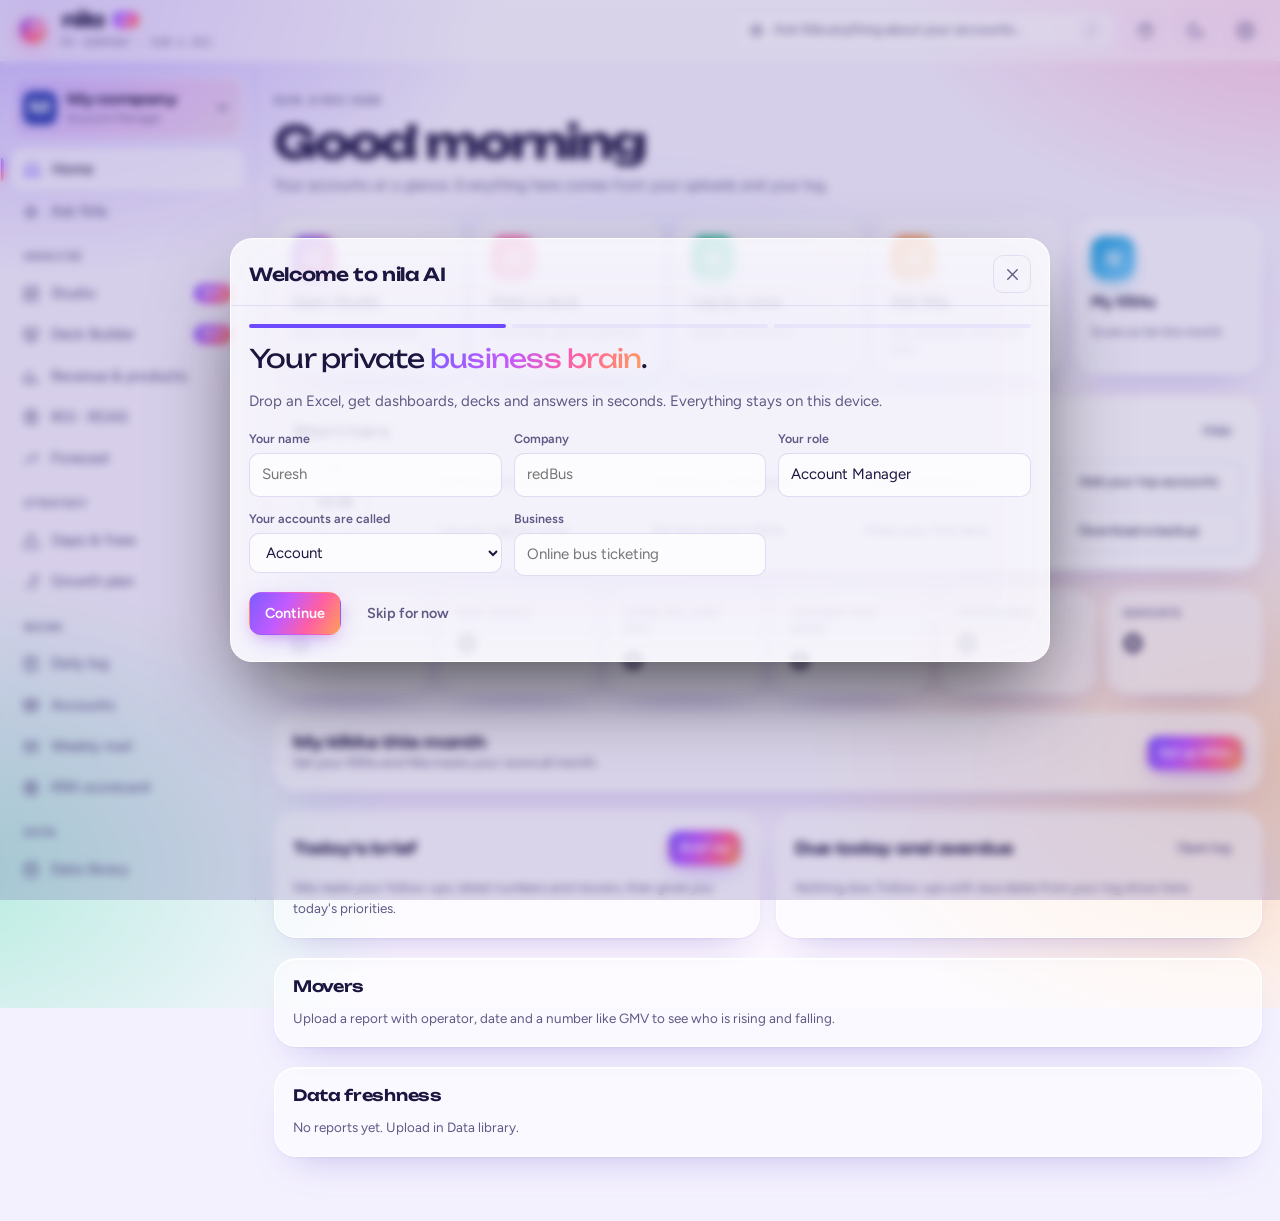
==== commit 63f7c651: "Nila 2.1: Aurora glass and Nebula glass looks, floating dock, Aurora decks Co-Authored-By: Claude Op" ====
--- a/nila/index.html
+++ b/nila/index.html
@@ -3,7 +3,7 @@
 <head>
 <meta charset="utf-8">
 <meta name="viewport" content="width=device-width,initial-scale=1,viewport-fit=cover">
-<meta name="theme-color" content="#07080E">
+<meta name="theme-color" content="#F4F1FF">
 <meta name="robots" content="noindex,nofollow">
 <meta name="description" content="Nila AI: your private business-intelligence agent for key accounts.">
 <link rel="manifest" href="manifest.webmanifest">
@@ -17,14 +17,14 @@
 <link rel="preconnect" href="https://fonts.gstatic.com" crossorigin>
 <link rel="stylesheet" href="https://fonts.googleapis.com/css2?family=Unbounded:wght@500;600;700&family=Figtree:wght@400;500;600;700;800&family=JetBrains+Mono:wght@400;600&display=swap">
 <link rel="stylesheet" href="theme.css">
-<script>try{document.documentElement.dataset.theme=JSON.parse(localStorage.getItem('nila.theme'))||'dark'}catch(e){document.documentElement.dataset.theme='dark'}</script>
+<script>(function(){var t='aurora';try{t=JSON.parse(localStorage.getItem('nila.theme2'))||'aurora'}catch(e){}if(t==='auto')t=window.matchMedia('(prefers-color-scheme: dark)').matches?'nebula':'aurora';document.documentElement.dataset.theme=t})()</script>
 
 </head>
 <body>
 <header class="board">
   <div class="board-in">
     <button class="icon-btn" id="menuBtn" aria-label="Open menu" hidden><svg class="i" viewBox="0 0 24 24"><path d="M4 7h16M4 12h16M4 17h16"/></svg></button>
-    <svg class="star" viewBox="0 0 40 40" aria-hidden="true"><mask id="moonCut"><rect width="40" height="40" fill="#fff"/><circle cx="27" cy="13" r="13" fill="#000"/></mask><circle cx="20" cy="20" r="16" fill="currentColor" mask="url(#moonCut)"/><circle cx="31" cy="27" r="1.6" fill="currentColor"/><circle cx="35" cy="20" r="1" fill="currentColor"/></svg>
+    <svg class="star" viewBox="0 0 40 40" aria-hidden="true"><defs><linearGradient id="moonGrad" x1="0" y1="0" x2="1" y2="1"><stop offset="0" stop-color="#7C5CFF"/><stop offset=".55" stop-color="#FF5FA2"/><stop offset="1" stop-color="#FF9F5A"/></linearGradient></defs><mask id="moonCut"><rect width="40" height="40" fill="#fff"/><circle cx="27" cy="13" r="13" fill="#000"/></mask><circle cx="20" cy="20" r="16" fill="currentColor" mask="url(#moonCut)"/><circle cx="31" cy="27" r="1.6" fill="currentColor"/><circle cx="35" cy="20" r="1" fill="currentColor"/></svg>
     <div class="board-grow">
       <div class="board-title">nila<span class="ai">AI</span></div>
       <div class="board-sub" id="boardSub">BUSINESS INTELLIGENCE</div>
--- a/nila/theme.css
+++ b/nila/theme.css
@@ -453,3 +453,124 @@
   .qa{grid-template-columns:repeat(2,minmax(0,1fr))}
   .deckbar{padding:10px}
 }
+
+/* =====================================================================
+   AURORA GLASS (light, default) and NEBULA GLASS (dark)
+   Frosted glass panels floating over a soft, slowly drifting aurora.
+   ===================================================================== */
+:root[data-theme="aurora"]{
+  --bg:#F4F1FF; --bg-2:rgba(255,255,255,.78); --surface:rgba(255,255,255,.56); --surface-solid:#FFFFFF; --surface-2:rgba(255,255,255,.62); --surface-3:rgba(109,74,255,.08);
+  --line:rgba(70,48,170,.11); --line-2:rgba(70,48,170,.2); --edge:rgba(255,255,255,.85);
+  --fg:#1B1640; --muted:#5F5A85; --faint:#9893B8;
+  --accent:#6D4AFF; --accent-2:#FF5FA2; --accent-ink:#FFFFFF; --gold:#E58A1F;
+  --grad:linear-gradient(120deg,#7C5CFF 0%,#C35BFF 38%,#FF5FA2 68%,#FF9F5A 100%);
+  --grad-soft:linear-gradient(135deg,rgba(124,92,255,.12),rgba(255,95,162,.10) 55%,rgba(255,159,90,.10));
+  --teal:#5B44F2; --teal-ink:#FFFFFF; --teal-soft:rgba(109,74,255,.11);
+  --violet:#A23BE8; --violet-soft:rgba(162,59,232,.1);
+  --board:#1B1640; --board-fg:#FFD9A8; --board-dim:#B9B3DA;
+  --good:#0E9F6E; --good-soft:rgba(14,159,110,.12); --warn:#C46A06; --warn-soft:rgba(245,158,11,.14); --bad:#E0245E; --bad-soft:rgba(224,36,94,.1);
+  --c1:#6D4AFF; --c2:#FF5FA2; --c3:#10B98A; --c4:#FF9F5A; --c5:#22A6E0; --c6:#A855F7; --c7:#F2B705; --c8:#64748B;
+  --shadow:inset 0 1px 0 rgba(255,255,255,.9),0 1px 2px rgba(60,40,160,.06),0 18px 40px -22px rgba(76,52,180,.35);
+  --glow:0 8px 24px -8px rgba(124,92,255,.55),0 4px 14px -6px rgba(255,95,162,.45);
+  --glass:rgba(255,255,255,.55);
+  --canvas:radial-gradient(42% 38% at 12% 8%,rgba(186,166,255,.85),transparent 70%),radial-gradient(38% 34% at 92% 6%,rgba(255,182,216,.85),transparent 70%),radial-gradient(40% 40% at 88% 78%,rgba(255,214,170,.8),transparent 70%),radial-gradient(42% 40% at 6% 88%,rgba(160,232,214,.75),transparent 70%),radial-gradient(30% 30% at 50% 45%,rgba(196,214,255,.6),transparent 75%),linear-gradient(180deg,#F7F4FF,#FBF6FF);
+  --stars:none;
+  color-scheme:light;
+}
+:root[data-theme="nebula"]{
+  --bg:#0A0720; --bg-2:rgba(255,255,255,.07); --surface:rgba(255,255,255,.065); --surface-solid:#16112F; --surface-2:rgba(255,255,255,.08); --surface-3:rgba(255,255,255,.1);
+  --line:rgba(200,190,255,.12); --line-2:rgba(200,190,255,.22); --edge:rgba(255,255,255,.14);
+  --fg:#F3F0FF; --muted:#AAA3D0; --faint:#756E9E;
+  --accent:#A78BFF; --accent-2:#FF7AB6; --accent-ink:#FFFFFF; --gold:#FFC46B;
+  --grad:linear-gradient(120deg,#7C5CFF 0%,#C35BFF 38%,#FF5FA2 68%,#FF9F5A 100%);
+  --grad-soft:linear-gradient(135deg,rgba(124,92,255,.18),rgba(255,95,162,.12) 55%,rgba(255,159,90,.1));
+  --teal:#A78BFF; --teal-ink:#130B33; --teal-soft:rgba(167,139,255,.16);
+  --violet:#E0A1FF; --violet-soft:rgba(224,161,255,.14);
+  --board:#16112F; --board-fg:#FFC46B; --board-dim:#A9A1D3;
+  --good:#4BE3A6; --good-soft:rgba(75,227,166,.13); --warn:#FFC24B; --warn-soft:rgba(255,194,75,.13); --bad:#FF6B95; --bad-soft:rgba(255,107,149,.13);
+  --c1:#A78BFF; --c2:#FF7AB6; --c3:#4BE3A6; --c4:#FFAE6B; --c5:#5CCFFF; --c6:#D08CFF; --c7:#FFD25A; --c8:#9AA6C3;
+  --shadow:inset 0 1px 0 rgba(255,255,255,.08),0 20px 50px -26px rgba(0,0,0,.8);
+  --glow:0 8px 26px -8px rgba(167,139,255,.6),0 4px 16px -6px rgba(255,95,162,.5);
+  --glass:rgba(16,11,40,.55);
+  --canvas:radial-gradient(40% 36% at 10% 6%,rgba(124,92,255,.55),transparent 70%),radial-gradient(36% 34% at 94% 10%,rgba(255,95,162,.42),transparent 70%),radial-gradient(42% 40% at 86% 86%,rgba(255,159,90,.28),transparent 72%),radial-gradient(40% 40% at 4% 92%,rgba(40,200,190,.3),transparent 72%),linear-gradient(180deg,#0A0720,#0D0927);
+  --stars:radial-gradient(1px 1px at 18% 22%,rgba(255,255,255,.45),transparent 60%),radial-gradient(1px 1px at 68% 38%,rgba(255,255,255,.35),transparent 60%),radial-gradient(1.4px 1.4px at 42% 76%,rgba(255,255,255,.3),transparent 60%),radial-gradient(1px 1px at 84% 64%,rgba(255,255,255,.3),transparent 60%);
+  color-scheme:dark;
+}
+/* drifting aurora */
+:root[data-theme="aurora"] body::after,:root[data-theme="nebula"] body::after{inset:-12%;background-size:100% 100%;animation:aurora 38s ease-in-out infinite alternate}
+@keyframes aurora{0%{transform:translate3d(0,0,0) scale(1)}50%{transform:translate3d(-3%,2%,0) scale(1.06) rotate(2deg)}100%{transform:translate3d(2%,-2%,0) scale(1.03) rotate(-2deg)}}
+@media (prefers-reduced-motion:reduce){:root[data-theme="aurora"] body::after,:root[data-theme="nebula"] body::after{animation:none}}
+
+/* frosted glass panels */
+:root:is([data-theme="aurora"],[data-theme="nebula"]) :is(.card,.kpi,.tile,.strip>div,.qa button,.op,.entry,.hcard,.pick,.gap,.msg.bot,.out,.composer,.fbar,.deckbar,.ws-switch,.tblwrap){
+  -webkit-backdrop-filter:blur(22px) saturate(1.7);backdrop-filter:blur(22px) saturate(1.7);border-color:var(--edge)}
+:root:is([data-theme="aurora"],[data-theme="nebula"]) :is(.card,.kpi,.tile,.strip>div,.qa button,.op,.hcard,.pick,.gap,.msg.bot){border-radius:22px}
+:root[data-theme="aurora"] .composer,:root[data-theme="aurora"] .fbar,:root[data-theme="aurora"] .deckbar{background:rgba(255,255,255,.72)}
+:root[data-theme="nebula"] .composer,:root[data-theme="nebula"] .fbar,:root[data-theme="nebula"] .deckbar{background:rgba(22,16,48,.72)}
+:root[data-theme="aurora"] .tblwrap{background:rgba(255,255,255,.66)}
+:root[data-theme="nebula"] .tblwrap{background:rgba(255,255,255,.04)}
+:root:is([data-theme="aurora"],[data-theme="nebula"]) table.t th{background:transparent;-webkit-backdrop-filter:blur(14px);backdrop-filter:blur(14px)}
+:root:is([data-theme="aurora"],[data-theme="nebula"]) .sheet{background:var(--glass);-webkit-backdrop-filter:blur(30px) saturate(1.8);backdrop-filter:blur(30px) saturate(1.8);border-color:var(--edge)}
+:root[data-theme="aurora"] .sheet{background:rgba(255,255,255,.82)}
+:root[data-theme="nebula"] .sheet{background:rgba(20,14,44,.86)}
+:root:is([data-theme="aurora"],[data-theme="nebula"]) .sheet-head{background:transparent}
+:root:is([data-theme="aurora"],[data-theme="nebula"]) .sheet .card{background:var(--surface)}
+:root[data-theme="aurora"] #overlay{background:rgba(60,40,140,.18)}
+:root:is([data-theme="aurora"],[data-theme="nebula"]) .side{background:transparent}
+:root[data-theme="aurora"] .board{background:rgba(255,255,255,.5);border-bottom-color:var(--edge)}
+:root[data-theme="nebula"] .board{background:rgba(12,8,32,.5)}
+:root:is([data-theme="aurora"],[data-theme="nebula"]) .star{color:transparent;filter:drop-shadow(0 4px 10px rgba(255,95,162,.45))}
+:root:is([data-theme="aurora"],[data-theme="nebula"]) .star circle,:root:is([data-theme="aurora"],[data-theme="nebula"]) .star path{fill:url(#moonGrad)}
+:root:is([data-theme="aurora"],[data-theme="nebula"]) .board-title{font-weight:700}
+:root:is([data-theme="aurora"],[data-theme="nebula"]) .nav[aria-current="true"]{background:var(--surface);box-shadow:var(--shadow);border:1px solid var(--edge)}
+:root:is([data-theme="aurora"],[data-theme="nebula"]) .nav[aria-current="true"] svg.i{color:var(--accent)}
+:root:is([data-theme="aurora"],[data-theme="nebula"]) .btn{border-radius:12px}
+:root:is([data-theme="aurora"],[data-theme="nebula"]) .btn:not(.primary):not(.teal):not(.ghost):not(.danger){background:var(--surface-2);border-color:var(--edge);box-shadow:0 1px 2px rgba(60,40,160,.06)}
+:root:is([data-theme="aurora"],[data-theme="nebula"]) .btn.teal{background:var(--grad);color:#fff;box-shadow:var(--glow)}
+:root:is([data-theme="aurora"],[data-theme="nebula"]) .tile.hero{background:var(--grad);border-color:transparent;color:#fff;box-shadow:var(--glow)}
+:root:is([data-theme="aurora"],[data-theme="nebula"]) .tile.hero :is(.label,small){color:rgba(255,255,255,.82)} 
+:root:is([data-theme="aurora"],[data-theme="nebula"]) .tile.hero b{color:#fff}
+:root:is([data-theme="aurora"],[data-theme="nebula"]) .kpi.on{background:linear-gradient(var(--surface-solid),var(--surface-solid)) padding-box,var(--grad) border-box}
+:root[data-theme="nebula"] .kpi.on,:root[data-theme="nebula"] .card.glow,:root[data-theme="nebula"] .pick.on{background:linear-gradient(#1A1338,#1A1338) padding-box,var(--grad) border-box}
+:root:is([data-theme="aurora"],[data-theme="nebula"]) .hb-row .tr i{background:var(--grad)}
+:root:is([data-theme="aurora"],[data-theme="nebula"]) .chip.gold{background:var(--grad);color:#fff}
+:root:is([data-theme="aurora"],[data-theme="nebula"]) .fchip{background:var(--grad);color:#fff}
+:root:is([data-theme="aurora"],[data-theme="nebula"]) .tier{background:var(--grad);color:#fff}
+:root:is([data-theme="aurora"],[data-theme="nebula"]) .banner{-webkit-backdrop-filter:blur(14px);backdrop-filter:blur(14px)}
+:root[data-theme="aurora"] input:is([type=text],[type=email],[type=date],[type=search],[type=number],[type=password]),:root[data-theme="aurora"] select,:root[data-theme="aurora"] textarea{border-color:rgba(70,48,170,.16)}
+:root:is([data-theme="aurora"],[data-theme="nebula"]) .hero h1{font-weight:700;letter-spacing:-.045em}
+
+/* colourful quick actions (all themes) */
+.qa button .ico{color:#fff}
+.qa button:nth-child(1) .ico{background:linear-gradient(135deg,#7C5CFF,#B48CFF);box-shadow:0 8px 20px -8px rgba(124,92,255,.7)}
+.qa button:nth-child(2) .ico{background:linear-gradient(135deg,#FF5FA2,#FF9AC6);box-shadow:0 8px 20px -8px rgba(255,95,162,.7)}
+.qa button:nth-child(3) .ico{background:linear-gradient(135deg,#10B98A,#5EE0B6);box-shadow:0 8px 20px -8px rgba(16,185,138,.7)}
+.qa button:nth-child(4) .ico{background:linear-gradient(135deg,#FF8A3D,#FFC27A);box-shadow:0 8px 20px -8px rgba(255,138,61,.7)}
+.qa button:nth-child(5) .ico{background:linear-gradient(135deg,#22A6E0,#7FD3FF);box-shadow:0 8px 20px -8px rgba(34,166,224,.7)}
+.qa button.hot .ico{background:linear-gradient(135deg,#7C5CFF,#FF5FA2)}
+.qa .ico{width:44px;height:44px;border-radius:14px}
+.qa button b{font-size:.96rem}
+
+/* floating glass dock on phones (all themes) */
+@media (max-width:899px){
+  .bnav{left:12px;right:12px;bottom:calc(10px + env(safe-area-inset-bottom,0px));border:1px solid var(--edge,var(--line));border-radius:26px;padding:6px;box-shadow:0 18px 40px -16px rgba(40,20,120,.45)}
+  :root[data-theme="aurora"] .bnav{background:rgba(255,255,255,.7)}
+  :root[data-theme="nebula"] .bnav{background:rgba(22,16,48,.7)}
+  .bnav button.mid svg.i{background:var(--grad);color:#fff}
+  .bnav button[aria-current="true"]{color:var(--accent);background:var(--teal-soft)}
+  main{padding-bottom:calc(var(--nav-h) + 44px + env(safe-area-inset-bottom,0px))!important}
+  .board-in{gap:8px}
+  .board .icon-btn{width:36px;height:36px;border-radius:12px}
+}
+
+/* theme picker swatches */
+.theme-pick{grid-template-columns:repeat(auto-fit,minmax(110px,1fr))}
+.pick .thumb.light .k{color:#6D4AFF}
+.pick .thumb.aurora{background:radial-gradient(60% 70% at 95% 0%,rgba(255,95,162,.22),transparent 70%),radial-gradient(60% 70% at 80% 20%,rgba(124,92,255,.22),transparent 70%),#FFFFFF}
+.pick .thumb.aurora .moon{background:radial-gradient(circle at 35% 35%,rgba(124,92,255,.45),rgba(255,95,162,.1) 70%)}
+.pick .thumb.light .bars i{background:linear-gradient(#7C5CFF,#FF5FA2)}
+/* let the aurora canvas show through: paint the base colour on html only */
+html{background:var(--bg)}
+body{background:transparent}
+.hero h1{font-size:clamp(1.9rem,3.8vw,2.8rem)}
+:root:is([data-theme="aurora"],[data-theme="nebula"]) .hero h1{background:linear-gradient(120deg,var(--fg) 0%,var(--fg) 45%,#7C5CFF 75%,#FF5FA2 100%);-webkit-background-clip:text;background-clip:text;color:transparent}
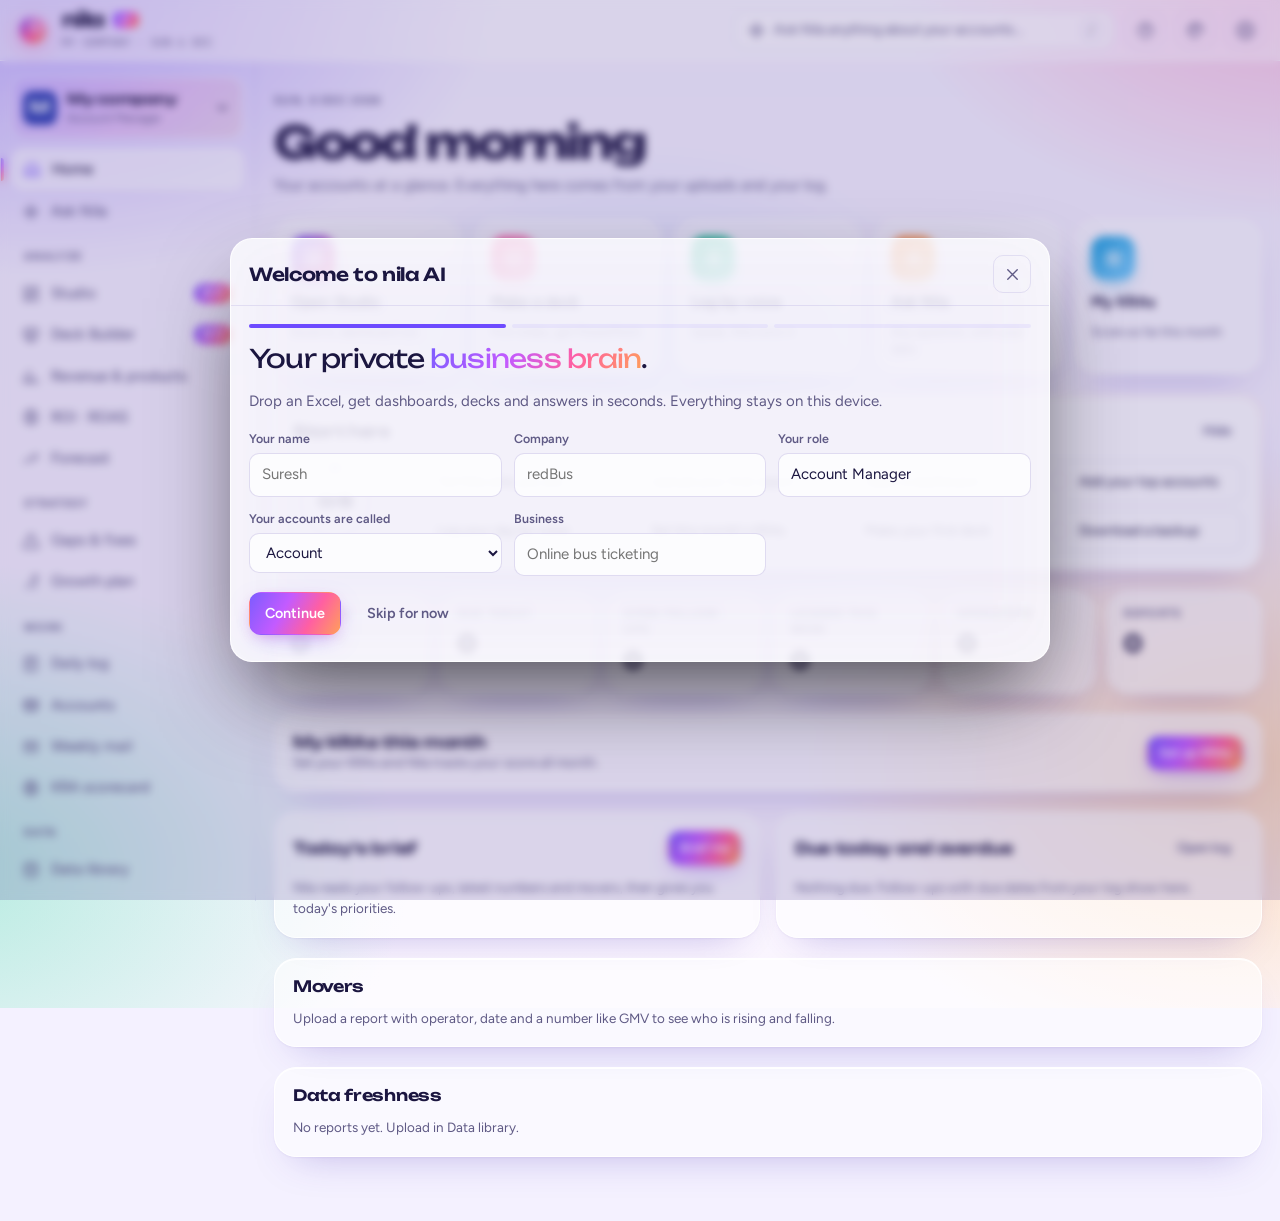
==== commit 20baeca2: "Nila 2.2: theme gallery with 12 looks and 9 deck styles Co-Authored-By: Claude Opus 5.5 <noreply@ant" ====
--- a/nila/index.html
+++ b/nila/index.html
@@ -15,9 +15,9 @@
 <title>Nila AI</title>
 <link rel="preconnect" href="https://fonts.googleapis.com">
 <link rel="preconnect" href="https://fonts.gstatic.com" crossorigin>
-<link rel="stylesheet" href="https://fonts.googleapis.com/css2?family=Unbounded:wght@500;600;700&family=Figtree:wght@400;500;600;700;800&family=JetBrains+Mono:wght@400;600&display=swap">
+<link rel="stylesheet" href="https://fonts.googleapis.com/css2?family=Unbounded:wght@500;600;700&family=Figtree:wght@400;500;600;700;800&family=JetBrains+Mono:wght@400;600&family=Geist:wght@400;500;600;700&family=Fraunces:opsz,wght@9..144,600;9..144,700&family=DM+Serif+Display&family=DM+Sans:wght@400;500;700&family=Chakra+Petch:wght@500;600;700&family=Archivo:wght@500;600;700;800&display=swap">
 <link rel="stylesheet" href="theme.css">
-<script>(function(){var t='aurora';try{t=JSON.parse(localStorage.getItem('nila.theme2'))||'aurora'}catch(e){}if(t==='auto')t=window.matchMedia('(prefers-color-scheme: dark)').matches?'nebula':'aurora';document.documentElement.dataset.theme=t})()</script>
+<script>(function(){var t='aurora';try{t=JSON.parse(localStorage.getItem('nila.theme2'))||'aurora'}catch(e){}if(t==='auto')t=window.matchMedia('(prefers-color-scheme: dark)').matches?'nebula':'liquid';document.documentElement.dataset.theme=t})()</script>
 
 </head>
 <body>
--- a/nila/theme.css
+++ b/nila/theme.css
@@ -24,7 +24,30 @@
   --r:16px; --r-sm:10px; --nav-h:62px; --side-w:256px; --head-h:60px;
   color-scheme:dark;
 }
-:root[data-theme="light"]{
+[data-theme="dark"]{
+  --bg:#07080E; --bg-2:#0B0D17; --surface:rgba(16,19,33,.86); --surface-solid:#10131F; --surface-2:#161A2B; --surface-3:#1E2338;
+  --line:rgba(150,162,220,.13); --line-2:rgba(150,162,220,.24);
+  --fg:#EEF0FA; --muted:#959CB8; --faint:#676E8C;
+  --accent:#F2C46D; --accent-2:#E9A84B; --accent-ink:#1A1203;
+  --gold:#F2C46D; --grad:linear-gradient(135deg,#F9DC97 0%,#EDB45A 55%,#E39A3E 100%);
+  --grad-soft:linear-gradient(135deg,rgba(242,196,109,.16),rgba(140,155,255,.10));
+  --teal:#8C9BFF; --teal-ink:#0A0C18; --teal-soft:rgba(140,155,255,.14);
+  --violet:#C9A2FF; --violet-soft:rgba(201,162,255,.14);
+  --board:#0C0E1B; --board-fg:#F2C46D; --board-dim:#8A90AA; --board-dot:rgba(242,196,109,.06);
+  --good:#5DDB9E; --good-soft:rgba(93,219,158,.13); --warn:#F5B94F; --warn-soft:rgba(245,185,79,.13); --bad:#FF7A8A; --bad-soft:rgba(255,122,138,.13);
+  --c1:#8C9BFF; --c2:#F2C46D; --c3:#5DDB9E; --c4:#FF8FA3; --c5:#6FD6E8; --c6:#C9A2FF; --c7:#F59E62; --c8:#A3B1C9;
+  --shadow:0 1px 0 rgba(255,255,255,.04) inset,0 18px 40px -22px rgba(0,0,0,.75);
+  --glow:0 0 0 1px rgba(242,196,109,.28),0 10px 34px -10px rgba(242,196,109,.45);
+  --glass:rgba(9,11,20,.72);
+  --canvas:radial-gradient(1100px 620px at 88% -12%,rgba(242,196,109,.11),transparent 62%),radial-gradient(900px 640px at -12% 108%,rgba(120,135,255,.13),transparent 60%),radial-gradient(700px 400px at 40% 120%,rgba(201,162,255,.07),transparent 70%);
+  --stars:radial-gradient(1px 1px at 12% 18%,rgba(255,255,255,.35),transparent 60%),radial-gradient(1px 1px at 72% 32%,rgba(255,255,255,.28),transparent 60%),radial-gradient(1.4px 1.4px at 38% 74%,rgba(255,255,255,.22),transparent 60%),radial-gradient(1px 1px at 88% 82%,rgba(255,255,255,.25),transparent 60%),radial-gradient(1.2px 1.2px at 55% 8%,rgba(242,196,109,.35),transparent 60%);
+  --f-display:'Unbounded','Segoe UI',system-ui,sans-serif;
+  --f-body:'Figtree',system-ui,-apple-system,'Segoe UI',sans-serif;
+  --f-mono:'JetBrains Mono',ui-monospace,'SFMono-Regular',Menlo,monospace;
+  --r:16px; --r-sm:10px; --nav-h:62px; --side-w:256px; --head-h:60px;
+  color-scheme:dark;
+}
+[data-theme="light"]{
   --bg:#F2F3F9; --bg-2:#FFFFFF; --surface:rgba(255,255,255,.92); --surface-solid:#FFFFFF; --surface-2:#F0F2F8; --surface-3:#E6E9F3;
   --line:rgba(22,26,64,.09); --line-2:rgba(22,26,64,.17);
   --fg:#11142A; --muted:#575E7E; --faint:#8A90A8;
@@ -458,7 +481,7 @@
    AURORA GLASS (light, default) and NEBULA GLASS (dark)
    Frosted glass panels floating over a soft, slowly drifting aurora.
    ===================================================================== */
-:root[data-theme="aurora"]{
+[data-theme="aurora"]{
   --bg:#F4F1FF; --bg-2:rgba(255,255,255,.78); --surface:rgba(255,255,255,.56); --surface-solid:#FFFFFF; --surface-2:rgba(255,255,255,.62); --surface-3:rgba(109,74,255,.08);
   --line:rgba(70,48,170,.11); --line-2:rgba(70,48,170,.2); --edge:rgba(255,255,255,.85);
   --fg:#1B1640; --muted:#5F5A85; --faint:#9893B8;
@@ -477,7 +500,7 @@
   --stars:none;
   color-scheme:light;
 }
-:root[data-theme="nebula"]{
+[data-theme="nebula"]{
   --bg:#0A0720; --bg-2:rgba(255,255,255,.07); --surface:rgba(255,255,255,.065); --surface-solid:#16112F; --surface-2:rgba(255,255,255,.08); --surface-3:rgba(255,255,255,.1);
   --line:rgba(200,190,255,.12); --line-2:rgba(200,190,255,.22); --edge:rgba(255,255,255,.14);
   --fg:#F3F0FF; --muted:#AAA3D0; --faint:#756E9E;
@@ -497,48 +520,48 @@
   color-scheme:dark;
 }
 /* drifting aurora */
-:root[data-theme="aurora"] body::after,:root[data-theme="nebula"] body::after{inset:-12%;background-size:100% 100%;animation:aurora 38s ease-in-out infinite alternate}
+:root:is([data-theme="aurora"],[data-theme="nebula"],[data-theme="liquid"],[data-theme="neon"]) body::after{inset:-12%;background-size:100% 100%;animation:aurora 38s ease-in-out infinite alternate}
 @keyframes aurora{0%{transform:translate3d(0,0,0) scale(1)}50%{transform:translate3d(-3%,2%,0) scale(1.06) rotate(2deg)}100%{transform:translate3d(2%,-2%,0) scale(1.03) rotate(-2deg)}}
 @media (prefers-reduced-motion:reduce){:root[data-theme="aurora"] body::after,:root[data-theme="nebula"] body::after{animation:none}}
 
 /* frosted glass panels */
-:root:is([data-theme="aurora"],[data-theme="nebula"]) :is(.card,.kpi,.tile,.strip>div,.qa button,.op,.entry,.hcard,.pick,.gap,.msg.bot,.out,.composer,.fbar,.deckbar,.ws-switch,.tblwrap){
+:root:is([data-theme="aurora"],[data-theme="nebula"],[data-theme="liquid"],[data-theme="neon"]) :is(.card,.kpi,.tile,.strip>div,.qa button,.op,.entry,.hcard,.pick,.gap,.msg.bot,.out,.composer,.fbar,.deckbar,.ws-switch,.tblwrap){
   -webkit-backdrop-filter:blur(22px) saturate(1.7);backdrop-filter:blur(22px) saturate(1.7);border-color:var(--edge)}
-:root:is([data-theme="aurora"],[data-theme="nebula"]) :is(.card,.kpi,.tile,.strip>div,.qa button,.op,.hcard,.pick,.gap,.msg.bot){border-radius:22px}
+:root:is([data-theme="aurora"],[data-theme="nebula"],[data-theme="liquid"],[data-theme="neon"]) :is(.card,.kpi,.tile,.strip>div,.qa button,.op,.hcard,.pick,.gap,.msg.bot){border-radius:22px}
 :root[data-theme="aurora"] .composer,:root[data-theme="aurora"] .fbar,:root[data-theme="aurora"] .deckbar{background:rgba(255,255,255,.72)}
 :root[data-theme="nebula"] .composer,:root[data-theme="nebula"] .fbar,:root[data-theme="nebula"] .deckbar{background:rgba(22,16,48,.72)}
 :root[data-theme="aurora"] .tblwrap{background:rgba(255,255,255,.66)}
 :root[data-theme="nebula"] .tblwrap{background:rgba(255,255,255,.04)}
-:root:is([data-theme="aurora"],[data-theme="nebula"]) table.t th{background:transparent;-webkit-backdrop-filter:blur(14px);backdrop-filter:blur(14px)}
-:root:is([data-theme="aurora"],[data-theme="nebula"]) .sheet{background:var(--glass);-webkit-backdrop-filter:blur(30px) saturate(1.8);backdrop-filter:blur(30px) saturate(1.8);border-color:var(--edge)}
+:root:is([data-theme="aurora"],[data-theme="nebula"],[data-theme="liquid"],[data-theme="neon"]) table.t th{background:transparent;-webkit-backdrop-filter:blur(14px);backdrop-filter:blur(14px)}
+:root:is([data-theme="aurora"],[data-theme="nebula"],[data-theme="liquid"],[data-theme="neon"]) .sheet{background:var(--glass);-webkit-backdrop-filter:blur(30px) saturate(1.8);backdrop-filter:blur(30px) saturate(1.8);border-color:var(--edge)}
 :root[data-theme="aurora"] .sheet{background:rgba(255,255,255,.82)}
 :root[data-theme="nebula"] .sheet{background:rgba(20,14,44,.86)}
-:root:is([data-theme="aurora"],[data-theme="nebula"]) .sheet-head{background:transparent}
-:root:is([data-theme="aurora"],[data-theme="nebula"]) .sheet .card{background:var(--surface)}
+:root:is([data-theme="aurora"],[data-theme="nebula"],[data-theme="liquid"],[data-theme="neon"]) .sheet-head{background:transparent}
+:root:is([data-theme="aurora"],[data-theme="nebula"],[data-theme="liquid"],[data-theme="neon"]) .sheet .card{background:var(--surface)}
 :root[data-theme="aurora"] #overlay{background:rgba(60,40,140,.18)}
-:root:is([data-theme="aurora"],[data-theme="nebula"]) .side{background:transparent}
+:root:is([data-theme="aurora"],[data-theme="nebula"],[data-theme="liquid"],[data-theme="neon"]) .side{background:transparent}
 :root[data-theme="aurora"] .board{background:rgba(255,255,255,.5);border-bottom-color:var(--edge)}
 :root[data-theme="nebula"] .board{background:rgba(12,8,32,.5)}
-:root:is([data-theme="aurora"],[data-theme="nebula"]) .star{color:transparent;filter:drop-shadow(0 4px 10px rgba(255,95,162,.45))}
-:root:is([data-theme="aurora"],[data-theme="nebula"]) .star circle,:root:is([data-theme="aurora"],[data-theme="nebula"]) .star path{fill:url(#moonGrad)}
-:root:is([data-theme="aurora"],[data-theme="nebula"]) .board-title{font-weight:700}
-:root:is([data-theme="aurora"],[data-theme="nebula"]) .nav[aria-current="true"]{background:var(--surface);box-shadow:var(--shadow);border:1px solid var(--edge)}
-:root:is([data-theme="aurora"],[data-theme="nebula"]) .nav[aria-current="true"] svg.i{color:var(--accent)}
-:root:is([data-theme="aurora"],[data-theme="nebula"]) .btn{border-radius:12px}
-:root:is([data-theme="aurora"],[data-theme="nebula"]) .btn:not(.primary):not(.teal):not(.ghost):not(.danger){background:var(--surface-2);border-color:var(--edge);box-shadow:0 1px 2px rgba(60,40,160,.06)}
-:root:is([data-theme="aurora"],[data-theme="nebula"]) .btn.teal{background:var(--grad);color:#fff;box-shadow:var(--glow)}
-:root:is([data-theme="aurora"],[data-theme="nebula"]) .tile.hero{background:var(--grad);border-color:transparent;color:#fff;box-shadow:var(--glow)}
-:root:is([data-theme="aurora"],[data-theme="nebula"]) .tile.hero :is(.label,small){color:rgba(255,255,255,.82)} 
-:root:is([data-theme="aurora"],[data-theme="nebula"]) .tile.hero b{color:#fff}
-:root:is([data-theme="aurora"],[data-theme="nebula"]) .kpi.on{background:linear-gradient(var(--surface-solid),var(--surface-solid)) padding-box,var(--grad) border-box}
+:root:is([data-theme="aurora"],[data-theme="nebula"],[data-theme="liquid"],[data-theme="neon"]) .star{color:transparent;filter:drop-shadow(0 4px 10px rgba(255,95,162,.45))}
+:root:is([data-theme="aurora"],[data-theme="nebula"],[data-theme="liquid"],[data-theme="neon"]) .star circle,:root:is([data-theme="aurora"],[data-theme="nebula"],[data-theme="liquid"],[data-theme="neon"]) .star path{fill:url(#moonGrad)}
+:root:is([data-theme="aurora"],[data-theme="nebula"],[data-theme="liquid"],[data-theme="neon"]) .board-title{font-weight:700}
+:root:is([data-theme="aurora"],[data-theme="nebula"],[data-theme="liquid"],[data-theme="neon"]) .nav[aria-current="true"]{background:var(--surface);box-shadow:var(--shadow);border:1px solid var(--edge)}
+:root:is([data-theme="aurora"],[data-theme="nebula"],[data-theme="liquid"],[data-theme="neon"]) .nav[aria-current="true"] svg.i{color:var(--accent)}
+:root:is([data-theme="aurora"],[data-theme="nebula"],[data-theme="liquid"],[data-theme="neon"]) .btn{border-radius:12px}
+:root:is([data-theme="aurora"],[data-theme="nebula"],[data-theme="liquid"],[data-theme="neon"]) .btn:not(.primary):not(.teal):not(.ghost):not(.danger){background:var(--surface-2);border-color:var(--edge);box-shadow:0 1px 2px rgba(60,40,160,.06)}
+:root:is([data-theme="aurora"],[data-theme="nebula"],[data-theme="liquid"],[data-theme="neon"]) .btn.teal{background:var(--grad);color:#fff;box-shadow:var(--glow)}
+:root:is([data-theme="aurora"],[data-theme="nebula"],[data-theme="liquid"],[data-theme="neon"]) .tile.hero{background:var(--grad);border-color:transparent;color:#fff;box-shadow:var(--glow)}
+:root:is([data-theme="aurora"],[data-theme="nebula"],[data-theme="liquid"],[data-theme="neon"]) .tile.hero :is(.label,small){color:rgba(255,255,255,.82)} 
+:root:is([data-theme="aurora"],[data-theme="nebula"],[data-theme="liquid"],[data-theme="neon"]) .tile.hero b{color:#fff}
+:root:is([data-theme="aurora"],[data-theme="nebula"],[data-theme="liquid"],[data-theme="neon"]) .kpi.on{background:linear-gradient(var(--surface-solid),var(--surface-solid)) padding-box,var(--grad) border-box}
 :root[data-theme="nebula"] .kpi.on,:root[data-theme="nebula"] .card.glow,:root[data-theme="nebula"] .pick.on{background:linear-gradient(#1A1338,#1A1338) padding-box,var(--grad) border-box}
-:root:is([data-theme="aurora"],[data-theme="nebula"]) .hb-row .tr i{background:var(--grad)}
-:root:is([data-theme="aurora"],[data-theme="nebula"]) .chip.gold{background:var(--grad);color:#fff}
-:root:is([data-theme="aurora"],[data-theme="nebula"]) .fchip{background:var(--grad);color:#fff}
-:root:is([data-theme="aurora"],[data-theme="nebula"]) .tier{background:var(--grad);color:#fff}
-:root:is([data-theme="aurora"],[data-theme="nebula"]) .banner{-webkit-backdrop-filter:blur(14px);backdrop-filter:blur(14px)}
+:root:is([data-theme="aurora"],[data-theme="nebula"],[data-theme="liquid"],[data-theme="neon"]) .hb-row .tr i{background:var(--grad)}
+:root:is([data-theme="aurora"],[data-theme="nebula"],[data-theme="liquid"],[data-theme="neon"]) .chip.gold{background:var(--grad);color:#fff}
+:root:is([data-theme="aurora"],[data-theme="nebula"],[data-theme="liquid"],[data-theme="neon"]) .fchip{background:var(--grad);color:#fff}
+:root:is([data-theme="aurora"],[data-theme="nebula"],[data-theme="liquid"],[data-theme="neon"]) .tier{background:var(--grad);color:#fff}
+:root:is([data-theme="aurora"],[data-theme="nebula"],[data-theme="liquid"],[data-theme="neon"]) .banner{-webkit-backdrop-filter:blur(14px);backdrop-filter:blur(14px)}
 :root[data-theme="aurora"] input:is([type=text],[type=email],[type=date],[type=search],[type=number],[type=password]),:root[data-theme="aurora"] select,:root[data-theme="aurora"] textarea{border-color:rgba(70,48,170,.16)}
-:root:is([data-theme="aurora"],[data-theme="nebula"]) .hero h1{font-weight:700;letter-spacing:-.045em}
+:root:is([data-theme="aurora"],[data-theme="nebula"],[data-theme="liquid"],[data-theme="neon"]) .hero h1{font-weight:700;letter-spacing:-.045em}
 
 /* colourful quick actions (all themes) */
 .qa button .ico{color:#fff}
@@ -573,4 +596,199 @@
 html{background:var(--bg)}
 body{background:transparent}
 .hero h1{font-size:clamp(1.9rem,3.8vw,2.8rem)}
-:root:is([data-theme="aurora"],[data-theme="nebula"]) .hero h1{background:linear-gradient(120deg,var(--fg) 0%,var(--fg) 45%,#7C5CFF 75%,#FF5FA2 100%);-webkit-background-clip:text;background-clip:text;color:transparent}
+:root:is([data-theme="aurora"],[data-theme="nebula"],[data-theme="liquid"],[data-theme="neon"]) .hero h1{background:linear-gradient(120deg,var(--fg) 0%,var(--fg) 45%,#7C5CFF 75%,#FF5FA2 100%);-webkit-background-clip:text;background-clip:text;color:transparent}
+
+/* =====================================================================
+   THEME LIBRARY: Liquid Glass, Midnight Pro, Royal Navy & Gold, Bento Pastel,
+   Emerald Executive, Neon Night, Crimson Pro
+   ===================================================================== */
+[data-theme="liquid"]{
+  --bg:#EEF3FB; --bg-2:rgba(255,255,255,.72); --surface:rgba(255,255,255,.46); --surface-solid:#FFFFFF; --surface-2:rgba(255,255,255,.58); --surface-3:rgba(10,132,255,.08);
+  --line:rgba(30,60,120,.11); --line-2:rgba(30,60,120,.2); --edge:rgba(255,255,255,.92);
+  --fg:#0F172A; --muted:#475467; --faint:#98A2B3;
+  --accent:#0A84FF; --accent-2:#5E5CE6; --accent-ink:#FFFFFF; --gold:#FF9F0A;
+  --grad:linear-gradient(135deg,#5AC8FA 0%,#0A84FF 55%,#5E5CE6 100%); --grad-soft:linear-gradient(135deg,rgba(90,200,250,.14),rgba(94,92,230,.1));
+  --teal:#0A6CFF; --teal-ink:#FFFFFF; --teal-soft:rgba(10,132,255,.1); --violet:#5E5CE6; --violet-soft:rgba(94,92,230,.1);
+  --board:#0F172A; --board-fg:#5AC8FA; --board-dim:#94A3B8;
+  --good:#12A150; --good-soft:rgba(18,161,80,.11); --warn:#C77700; --warn-soft:rgba(255,159,10,.14); --bad:#E5383B; --bad-soft:rgba(229,56,59,.1);
+  --c1:#0A84FF; --c2:#FF6FB5; --c3:#30D158; --c4:#FF9F0A; --c5:#5AC8FA; --c6:#5E5CE6; --c7:#FFD60A; --c8:#8E8E93;
+  --shadow:inset 0 1px 0 rgba(255,255,255,.95),inset 0 -1px 0 rgba(255,255,255,.4),0 1px 2px rgba(20,40,90,.05),0 16px 36px -20px rgba(20,50,120,.35);
+  --glow:0 8px 22px -8px rgba(10,132,255,.55); --glass:rgba(255,255,255,.5);
+  --canvas:radial-gradient(40% 46% at 12% 14%,rgba(156,200,255,.95),transparent 70%),radial-gradient(38% 42% at 90% 10%,rgba(255,200,230,.9),transparent 70%),radial-gradient(44% 44% at 78% 92%,rgba(184,240,220,.85),transparent 70%),radial-gradient(34% 34% at 30% 80%,rgba(255,230,180,.6),transparent 72%),linear-gradient(180deg,#EEF3FB,#F4F7FD);
+  --stars:none; --f-display:'Figtree',system-ui,sans-serif; --r:20px; color-scheme:light}
+[data-theme="midnight"]{
+  --bg:#08090C; --bg-2:#0E1015; --surface:#0F1116; --surface-solid:#111318; --surface-2:#15181E; --surface-3:#1B1F27;
+  --line:#1C1F27; --line-2:#2A2E39; --edge:#1C1F27;
+  --fg:#EDEEF3; --muted:#8A8F9E; --faint:#5D6270;
+  --accent:#7B6CFF; --accent-2:#5B4DE0; --accent-ink:#FFFFFF; --gold:#F5B544;
+  --grad:linear-gradient(135deg,#9488FF,#6A5AF0); --grad-soft:linear-gradient(135deg,rgba(123,108,255,.1),rgba(123,108,255,.03));
+  --teal:#9488FF; --teal-ink:#0B0A1A; --teal-soft:rgba(123,108,255,.13); --violet:#C084FC; --violet-soft:rgba(192,132,252,.12);
+  --board:#111318; --board-fg:#9488FF; --board-dim:#8A8F9E;
+  --good:#3DD68C; --good-soft:rgba(61,214,140,.12); --warn:#F5B544; --warn-soft:rgba(245,181,68,.12); --bad:#F2555A; --bad-soft:rgba(242,85,90,.12);
+  --c1:#7B6CFF; --c2:#3DD68C; --c3:#F5B544; --c4:#F2555A; --c5:#4CC2FF; --c6:#C084FC; --c7:#FF8A4C; --c8:#8A8F9E;
+  --shadow:inset 0 1px 0 rgba(255,255,255,.035),0 1px 2px rgba(0,0,0,.5); --glow:0 0 0 1px rgba(123,108,255,.35),0 6px 18px -8px rgba(123,108,255,.5); --glass:rgba(8,9,12,.78);
+  --canvas:radial-gradient(60% 40% at 50% -10%,rgba(123,108,255,.14),transparent 70%),linear-gradient(#08090C,#08090C); --stars:none;
+  --f-display:'Geist','Figtree',system-ui,sans-serif; --f-body:'Geist','Figtree',system-ui,sans-serif; --r:12px; color-scheme:dark}
+[data-theme="royal"]{
+  --bg:#0A1430; --bg-2:#0E1A3A; --surface:#0F1C3F; --surface-solid:#112047; --surface-2:#13234D; --surface-3:#192A5C;
+  --line:rgba(212,175,55,.17); --line-2:rgba(212,175,55,.32); --edge:rgba(212,175,55,.2);
+  --fg:#F5EEDC; --muted:#A9B3CF; --faint:#6E7AA0;
+  --accent:#D4AF37; --accent-2:#A8841F; --accent-ink:#1A1405; --gold:#D4AF37;
+  --grad:linear-gradient(135deg,#F6DE8D 0%,#D4AF37 55%,#A8841F 100%); --grad-soft:linear-gradient(135deg,rgba(212,175,55,.12),rgba(127,167,255,.06));
+  --teal:#E2C56B; --teal-ink:#1A1405; --teal-soft:rgba(212,175,55,.13); --violet:#C5A3FF; --violet-soft:rgba(197,163,255,.12);
+  --board:#071029; --board-fg:#D4AF37; --board-dim:#A9B3CF;
+  --good:#7FD1A3; --good-soft:rgba(127,209,163,.12); --warn:#F0C86B; --warn-soft:rgba(240,200,107,.12); --bad:#F08A8A; --bad-soft:rgba(240,138,138,.12);
+  --c1:#D4AF37; --c2:#7FA7FF; --c3:#7FD1A3; --c4:#E58FA0; --c5:#9AD8F0; --c6:#C5A3FF; --c7:#F0A35E; --c8:#A9B3CF;
+  --shadow:inset 0 1px 0 rgba(212,175,55,.08),0 20px 40px -24px rgba(0,0,0,.7); --glow:0 0 0 1px rgba(212,175,55,.35),0 10px 28px -12px rgba(212,175,55,.45); --glass:rgba(8,16,40,.8);
+  --canvas:radial-gradient(50% 40% at 95% -5%,rgba(212,175,55,.14),transparent 70%),radial-gradient(50% 40% at 0% 100%,rgba(127,167,255,.08),transparent 70%),linear-gradient(#0A1430,#0A1430); --stars:none;
+  --f-display:'Fraunces',Georgia,serif; --r:10px; color-scheme:dark}
+[data-theme="bento"]{
+  --bg:#F4F4F1; --bg-2:#FFFFFF; --surface:#FFFFFF; --surface-solid:#FFFFFF; --surface-2:#F0F0EC; --surface-3:#E8E8E3;
+  --line:#E4E4DE; --line-2:#D3D3CC; --edge:#E4E4DE;
+  --fg:#191919; --muted:#5A5A5A; --faint:#9A9A94;
+  --accent:#FF6B4A; --accent-2:#E5532F; --accent-ink:#FFFFFF; --gold:#F2B705;
+  --grad:linear-gradient(135deg,#FF8A65,#FF6B4A); --grad-soft:linear-gradient(135deg,#FFF3C9,#FFE3EC);
+  --teal:#191919; --teal-ink:#FFFFFF; --teal-soft:rgba(25,25,25,.07); --violet:#7C5CFF; --violet-soft:rgba(124,92,255,.1);
+  --board:#191919; --board-fg:#FFD25A; --board-dim:#B5B5AE;
+  --good:#1E9E5A; --good-soft:#DFF3E4; --warn:#A86A0B; --warn-soft:#FFF3C9; --bad:#D9362F; --bad-soft:#FFE3EC;
+  --c1:#191919; --c2:#FF6B4A; --c3:#22A06B; --c4:#5B7CFF; --c5:#F2B705; --c6:#E05FA0; --c7:#2BB3B3; --c8:#8A8A84;
+  --shadow:0 1px 0 rgba(0,0,0,.03); --glow:0 8px 20px -10px rgba(255,107,74,.6); --glass:rgba(244,244,241,.85);
+  --canvas:linear-gradient(#F4F4F1,#F4F4F1); --stars:none; --f-display:'Figtree',system-ui,sans-serif; --r:24px; color-scheme:light}
+[data-theme="emerald"]{
+  --bg:#F6FAF8; --bg-2:#FFFFFF; --surface:#FFFFFF; --surface-solid:#FFFFFF; --surface-2:#F0F6F3; --surface-3:#E4EEE9;
+  --line:#E0E9E5; --line-2:#CADAD2; --edge:#E0E9E5;
+  --fg:#0F1F1A; --muted:#4D5E58; --faint:#8A9A94;
+  --accent:#0B6E4F; --accent-2:#08573E; --accent-ink:#FFFFFF; --gold:#B88A2E;
+  --grad:linear-gradient(135deg,#17A378,#0B6E4F); --grad-soft:linear-gradient(135deg,rgba(11,110,79,.07),rgba(184,138,46,.06));
+  --teal:#0B6E4F; --teal-ink:#FFFFFF; --teal-soft:rgba(11,110,79,.08); --violet:#6D55C9; --violet-soft:rgba(109,85,201,.08);
+  --board:#0B3A2C; --board-fg:#E9C46A; --board-dim:#A7C4B8;
+  --good:#12805C; --good-soft:rgba(18,128,92,.1); --warn:#A86A0B; --warn-soft:rgba(214,150,40,.12); --bad:#C8344B; --bad-soft:rgba(200,52,75,.08);
+  --c1:#0B6E4F; --c2:#7ED9B4; --c3:#2F6FED; --c4:#E0A630; --c5:#D9534F; --c6:#8E6CD8; --c7:#1BA3A3; --c8:#7A8B85;
+  --shadow:0 1px 2px rgba(15,31,26,.05),0 12px 28px -20px rgba(15,31,26,.25); --glow:0 8px 20px -10px rgba(11,110,79,.55); --glass:rgba(255,255,255,.85);
+  --canvas:radial-gradient(50% 40% at 100% 0%,rgba(126,217,180,.18),transparent 70%),linear-gradient(#F6FAF8,#F6FAF8); --stars:none;
+  --f-display:'DM Serif Display',Georgia,serif; --f-body:'DM Sans','Figtree',system-ui,sans-serif; --r:14px; color-scheme:light}
+[data-theme="neon"]{
+  --bg:#05040D; --bg-2:rgba(255,255,255,.05); --surface:rgba(16,14,38,.72); --surface-solid:#0E0C22; --surface-2:rgba(255,255,255,.06); --surface-3:rgba(255,255,255,.1);
+  --line:rgba(0,229,255,.15); --line-2:rgba(0,229,255,.3); --edge:rgba(0,229,255,.24);
+  --fg:#EAF6FF; --muted:#8D95C6; --faint:#5D6494;
+  --accent:#00E5FF; --accent-2:#FF3DCB; --accent-ink:#03121A; --gold:#FFB800;
+  --grad:linear-gradient(120deg,#FF3DCB 0%,#7A5CFF 50%,#00E5FF 100%); --grad-soft:linear-gradient(135deg,rgba(255,61,203,.12),rgba(0,229,255,.1));
+  --teal:#00E5FF; --teal-ink:#03121A; --teal-soft:rgba(0,229,255,.12); --violet:#FF3DCB; --violet-soft:rgba(255,61,203,.12);
+  --board:#0E0C22; --board-fg:#00E5FF; --board-dim:#8D95C6;
+  --good:#4DFFB0; --good-soft:rgba(77,255,176,.12); --warn:#FFC84D; --warn-soft:rgba(255,200,77,.12); --bad:#FF5C8A; --bad-soft:rgba(255,92,138,.13);
+  --c1:#00E5FF; --c2:#FF3DCB; --c3:#7CFF6B; --c4:#FFB800; --c5:#7A5CFF; --c6:#FF6B6B; --c7:#4DFFD2; --c8:#8D95C6;
+  --shadow:inset 0 1px 0 rgba(0,229,255,.08),0 0 24px -12px rgba(0,229,255,.5); --glow:0 0 18px -2px rgba(0,229,255,.55),0 0 30px -8px rgba(255,61,203,.5); --glass:rgba(8,6,22,.6);
+  --canvas:radial-gradient(40% 40% at 92% 0%,rgba(255,61,203,.35),transparent 70%),radial-gradient(42% 42% at 0% 100%,rgba(0,229,255,.25),transparent 70%),radial-gradient(30% 30% at 50% 50%,rgba(122,92,255,.12),transparent 70%),linear-gradient(#05040D,#05040D);
+  --stars:radial-gradient(1px 1px at 22% 28%,rgba(0,229,255,.5),transparent 60%),radial-gradient(1px 1px at 72% 62%,rgba(255,61,203,.5),transparent 60%);
+  --f-display:'Chakra Petch','Figtree',system-ui,sans-serif; --r:10px; color-scheme:dark}
+[data-theme="crimson"]{
+  --bg:#F7F7F9; --bg-2:#FFFFFF; --surface:#FFFFFF; --surface-solid:#FFFFFF; --surface-2:#F2F2F5; --surface-3:#E8E8ED;
+  --line:#E4E4EA; --line-2:#D0D0D8; --edge:#E4E4EA;
+  --fg:#17171C; --muted:#5C5C66; --faint:#9A9AA3;
+  --accent:#D4142C; --accent-2:#B30F24; --accent-ink:#FFFFFF; --gold:#F2994A;
+  --grad:linear-gradient(135deg,#EC2F46,#B30F24); --grad-soft:linear-gradient(135deg,rgba(212,20,44,.06),rgba(23,23,28,.03));
+  --teal:#17171C; --teal-ink:#FFFFFF; --teal-soft:rgba(212,20,44,.07); --violet:#9B51E0; --violet-soft:rgba(155,81,224,.08);
+  --board:#17171C; --board-fg:#FF4D63; --board-dim:#A6A6AE;
+  --good:#1E9E5A; --good-soft:rgba(30,158,90,.1); --warn:#B7791F; --warn-soft:rgba(242,153,74,.14); --bad:#D4142C; --bad-soft:rgba(212,20,44,.08);
+  --c1:#D4142C; --c2:#17171C; --c3:#2F80ED; --c4:#F2994A; --c5:#27AE60; --c6:#9B51E0; --c7:#56CCF2; --c8:#8C8C96;
+  --shadow:0 1px 0 #E4E4EA,0 10px 24px -18px rgba(23,23,28,.3); --glow:0 8px 20px -10px rgba(212,20,44,.6); --glass:rgba(255,255,255,.88);
+  --canvas:linear-gradient(#F7F7F9,#F7F7F9); --stars:none; --f-display:'Archivo','Figtree',system-ui,sans-serif; --f-body:'Archivo','Figtree',system-ui,sans-serif; --r:8px; color-scheme:light}
+
+/* liquid glass specifics */
+:root[data-theme="liquid"] :is(.composer,.fbar,.deckbar){background:rgba(255,255,255,.6)}
+:root[data-theme="liquid"] .tblwrap{background:rgba(255,255,255,.55)}
+:root[data-theme="liquid"] .sheet{background:rgba(255,255,255,.72)}
+:root[data-theme="liquid"] .board{background:rgba(255,255,255,.42)}
+:root[data-theme="liquid"] #overlay{background:rgba(20,40,90,.16)}
+:root[data-theme="liquid"] :is(.card,.kpi,.tile,.strip>div,.qa button,.op,.hcard,.pick,.gap,.msg.bot){border-radius:26px}
+:root[data-theme="liquid"] .btn{border-radius:999px}
+:root[data-theme="liquid"] .star :is(circle,path){fill:#0A84FF}
+:root[data-theme="liquid"] .hero h1{background:linear-gradient(120deg,var(--fg) 40%,#0A84FF 80%,#5E5CE6);-webkit-background-clip:text;background-clip:text;color:transparent}
+@media (max-width:899px){:root[data-theme="liquid"] .bnav{background:rgba(255,255,255,.55);border-radius:30px}}
+/* neon specifics */
+:root[data-theme="neon"] :is(.composer,.fbar,.deckbar){background:rgba(10,8,28,.75)}
+:root[data-theme="neon"] .sheet{background:rgba(12,10,30,.88)}
+:root[data-theme="neon"] .board{background:rgba(5,4,13,.6)}
+:root[data-theme="neon"] .kpi b,:root[data-theme="neon"] .strip b{text-shadow:0 0 14px rgba(0,229,255,.45)}
+:root[data-theme="neon"] .hero h1{background:linear-gradient(90deg,#00E5FF,#FF3DCB);-webkit-background-clip:text;background-clip:text;color:transparent}
+:root[data-theme="neon"] .star :is(circle,path){fill:#00E5FF}
+@media (max-width:899px){:root[data-theme="neon"] .bnav{background:rgba(10,8,28,.7)}}
+/* midnight specifics */
+:root[data-theme="midnight"] .board{background:rgba(8,9,12,.8)}
+:root[data-theme="midnight"] .star :is(circle,path){fill:#9488FF}
+:root[data-theme="midnight"] :is(.card,.kpi,.tile,.strip>div,.qa button,.op,.hcard,.pick,.gap){box-shadow:var(--shadow)}
+:root[data-theme="midnight"] .hero h1{letter-spacing:-.04em}
+/* royal specifics */
+:root[data-theme="royal"] h1,:root[data-theme="royal"] h2{font-weight:700;letter-spacing:-.01em}
+:root[data-theme="royal"] :is(.card,.kpi,.tile,.strip>div,.op,.hcard){border-color:rgba(212,175,55,.2)}
+:root[data-theme="royal"] .board{background:rgba(7,16,41,.85);border-bottom-color:rgba(212,175,55,.25)}
+:root[data-theme="royal"] .star :is(circle,path){fill:#D4AF37}
+:root[data-theme="royal"] .kpi b,:root[data-theme="royal"] .strip b,:root[data-theme="royal"] .tile b{font-family:'Fraunces',Georgia,serif;font-weight:700}
+/* bento specifics */
+:root[data-theme="bento"] :is(.card,.kpi,.tile,.strip>div,.qa button,.op,.hcard,.pick,.gap){border-color:transparent;box-shadow:none}
+:root[data-theme="bento"] .kpi:nth-child(4n+1),:root[data-theme="bento"] .strip>div:nth-child(5n+1),:root[data-theme="bento"] .qa button:nth-child(5n+1){background:#FFE3EC}
+:root[data-theme="bento"] .kpi:nth-child(4n+2),:root[data-theme="bento"] .strip>div:nth-child(5n+2),:root[data-theme="bento"] .qa button:nth-child(5n+2){background:#DFF3E4}
+:root[data-theme="bento"] .kpi:nth-child(4n+3),:root[data-theme="bento"] .strip>div:nth-child(5n+3),:root[data-theme="bento"] .qa button:nth-child(5n+3){background:#E2E8FF}
+:root[data-theme="bento"] .kpi:nth-child(4n+4),:root[data-theme="bento"] .strip>div:nth-child(5n+4),:root[data-theme="bento"] .qa button:nth-child(5n+4){background:#FFF3C9}
+:root[data-theme="bento"] .strip>div:nth-child(5n+5),:root[data-theme="bento"] .qa button:nth-child(5n+5){background:#E8F4FF}
+:root[data-theme="bento"] .kpi.on{background:#191919;color:#FFF}
+:root[data-theme="bento"] .kpi.on :is(.label,.delta){color:#FFD25A}
+:root[data-theme="bento"] .hero h1{font-family:'Figtree',system-ui,sans-serif;font-weight:800;letter-spacing:-.04em}
+:root[data-theme="bento"] .kpi b,:root[data-theme="bento"] .strip b{font-family:'Figtree',system-ui,sans-serif;font-weight:800}
+:root[data-theme="bento"] .board{background:rgba(244,244,241,.9)}
+:root[data-theme="bento"] .star :is(circle,path){fill:#FF6B4A}
+:root[data-theme="bento"] .nav[aria-current="true"]{background:#191919;color:#fff}
+:root[data-theme="bento"] .nav[aria-current="true"] svg.i{color:#FFD25A}
+:root[data-theme="bento"] .nav[aria-current="true"]::before{display:none}
+/* emerald specifics */
+:root[data-theme="emerald"] h1,:root[data-theme="emerald"] h2{font-weight:400;letter-spacing:-.01em}
+:root[data-theme="emerald"] .board{background:rgba(255,255,255,.88)}
+:root[data-theme="emerald"] .star :is(circle,path){fill:#0B6E4F}
+:root[data-theme="emerald"] .kpi b,:root[data-theme="emerald"] .strip b,:root[data-theme="emerald"] .tile b{font-family:'DM Serif Display',Georgia,serif;font-weight:400}
+/* crimson specifics */
+:root[data-theme="crimson"] .board{background:#17171C;color:#FFF;border-bottom:3px solid #D4142C}
+:root[data-theme="crimson"] .board .board-sub{color:#A6A6AE}
+:root[data-theme="crimson"] .board .icon-btn{color:#D0D0D8;border-color:#3A3A44}
+:root[data-theme="crimson"] .board .head-ask{background:#24242B;border-color:#3A3A44;color:#A6A6AE}
+:root[data-theme="crimson"] .star :is(circle,path){fill:#FF4D63}
+:root[data-theme="crimson"] .hero h1{text-transform:uppercase;font-weight:800;letter-spacing:-.01em}
+:root[data-theme="crimson"] .nav[aria-current="true"]{background:#17171C;color:#fff}
+:root[data-theme="crimson"] .nav[aria-current="true"] svg.i{color:#FF4D63}
+:root[data-theme="crimson"] .kpi.on{border-top:3px solid #D4142C}
+
+/* ---------- in-app theme gallery ---------- */
+.tgal{display:grid;grid-template-columns:repeat(auto-fill,minmax(200px,1fr));gap:12px}
+.tgal button{all:unset;box-sizing:border-box;cursor:pointer;display:flex;flex-direction:column;gap:8px;padding:8px;border-radius:16px;border:1.5px solid var(--line-2);background:var(--surface-2);transition:transform .15s,border-color .15s}
+.tgal button:hover{transform:translateY(-2px)}
+.tgal button:focus-visible{outline:2px solid var(--accent);outline-offset:2px}
+.tgal button[aria-pressed="true"]{border-color:var(--accent);box-shadow:0 0 0 3px var(--teal-soft)}
+.tgal .nm{display:flex;align-items:center;gap:6px;font-weight:800;font-size:.86rem;padding:0 4px;color:var(--fg)}
+.tgal .nm small{font-weight:600;color:var(--muted);font-size:.72rem;margin-left:auto}
+.tm{position:relative;aspect-ratio:16/10;border-radius:11px;overflow:hidden;background:var(--canvas);background-color:var(--bg);color:var(--fg);font-family:var(--f-body);display:grid;grid-template-columns:22% 1fr;font-size:8px;isolation:isolate;border:1px solid var(--line)}
+.tm .sd{border-right:1px solid var(--line);padding:7px 5px;display:flex;flex-direction:column;gap:4px;background:var(--glass)}
+.tm .sd i{height:5px;border-radius:3px;background:var(--muted);opacity:.25}
+.tm .sd i.on{background:var(--accent);opacity:1}
+.tm .mn{padding:7px;display:flex;flex-direction:column;gap:5px;min-width:0}
+.tm .h1{font-family:var(--f-display);font-size:11px;font-weight:700;line-height:1.1;letter-spacing:-.02em;color:var(--fg)}
+.tm .ks{display:grid;grid-template-columns:repeat(3,1fr);gap:4px}
+.tm .ks span{background:var(--surface);border:1px solid var(--edge,var(--line));border-radius:calc(var(--r) * .4);padding:3px 4px;display:flex;flex-direction:column;-webkit-backdrop-filter:blur(8px);backdrop-filter:blur(8px);box-shadow:var(--shadow)}
+.tm .ks b{font-size:8.5px;font-family:var(--f-display);color:var(--fg)}
+.tm .ks em{font-style:normal;font-size:6px;color:var(--good);font-weight:700}
+.tm .ch{flex:1;display:flex;align-items:flex-end;gap:3px;background:var(--surface);border:1px solid var(--edge,var(--line));border-radius:calc(var(--r) * .4);padding:4px;min-height:0;-webkit-backdrop-filter:blur(8px);backdrop-filter:blur(8px)}
+.tm .ch i{flex:1;border-radius:2px 2px 0 0;background:var(--grad)}
+[data-theme="bento"].tm .ks span:nth-child(1){background:#FFE3EC}[data-theme="bento"].tm .ks span:nth-child(2){background:#DFF3E4}[data-theme="bento"].tm .ks span:nth-child(3){background:#E2E8FF}
+[data-theme="bento"].tm .ch{background:#FFF3C9;border-color:transparent}[data-theme="bento"].tm .ch i{background:#191919}
+[data-theme="crimson"].tm .sd{background:#17171C}
+[data-theme="royal"].tm{border-color:rgba(212,175,55,.35)}
+[data-theme="neon"].tm .ch i{box-shadow:0 0 6px rgba(0,229,255,.7)}
+.dgal{display:grid;grid-template-columns:repeat(auto-fill,minmax(150px,1fr));gap:10px}
+.dgal button{all:unset;box-sizing:border-box;cursor:pointer;display:flex;flex-direction:column;gap:6px;padding:6px;border-radius:14px;border:1.5px solid var(--line-2);background:var(--surface-2)}
+.dgal button[aria-pressed="true"]{border-color:var(--accent);box-shadow:0 0 0 3px var(--teal-soft)}
+.dgal button:focus-visible{outline:2px solid var(--accent);outline-offset:2px}
+.dgal .nm{font-weight:800;font-size:.78rem;padding:0 3px;color:var(--fg)}
+.ds-prev{position:relative;aspect-ratio:16/9;border-radius:9px;overflow:hidden;padding:9% 9%;display:flex;flex-direction:column;gap:5%;isolation:isolate;border:1px solid var(--line)}
+.ds-prev .k{font-size:5px;font-weight:800;letter-spacing:.16em;text-transform:uppercase}
+.ds-prev .t{font-size:9px;font-weight:800;line-height:1.1}
+.ds-prev .bars{flex:1;display:flex;align-items:flex-end;gap:2px}
+.ds-prev .bars i{flex:1;border-radius:1px 1px 0 0}
+.ds-prev .blob{position:absolute;border-radius:50%;z-index:-1}
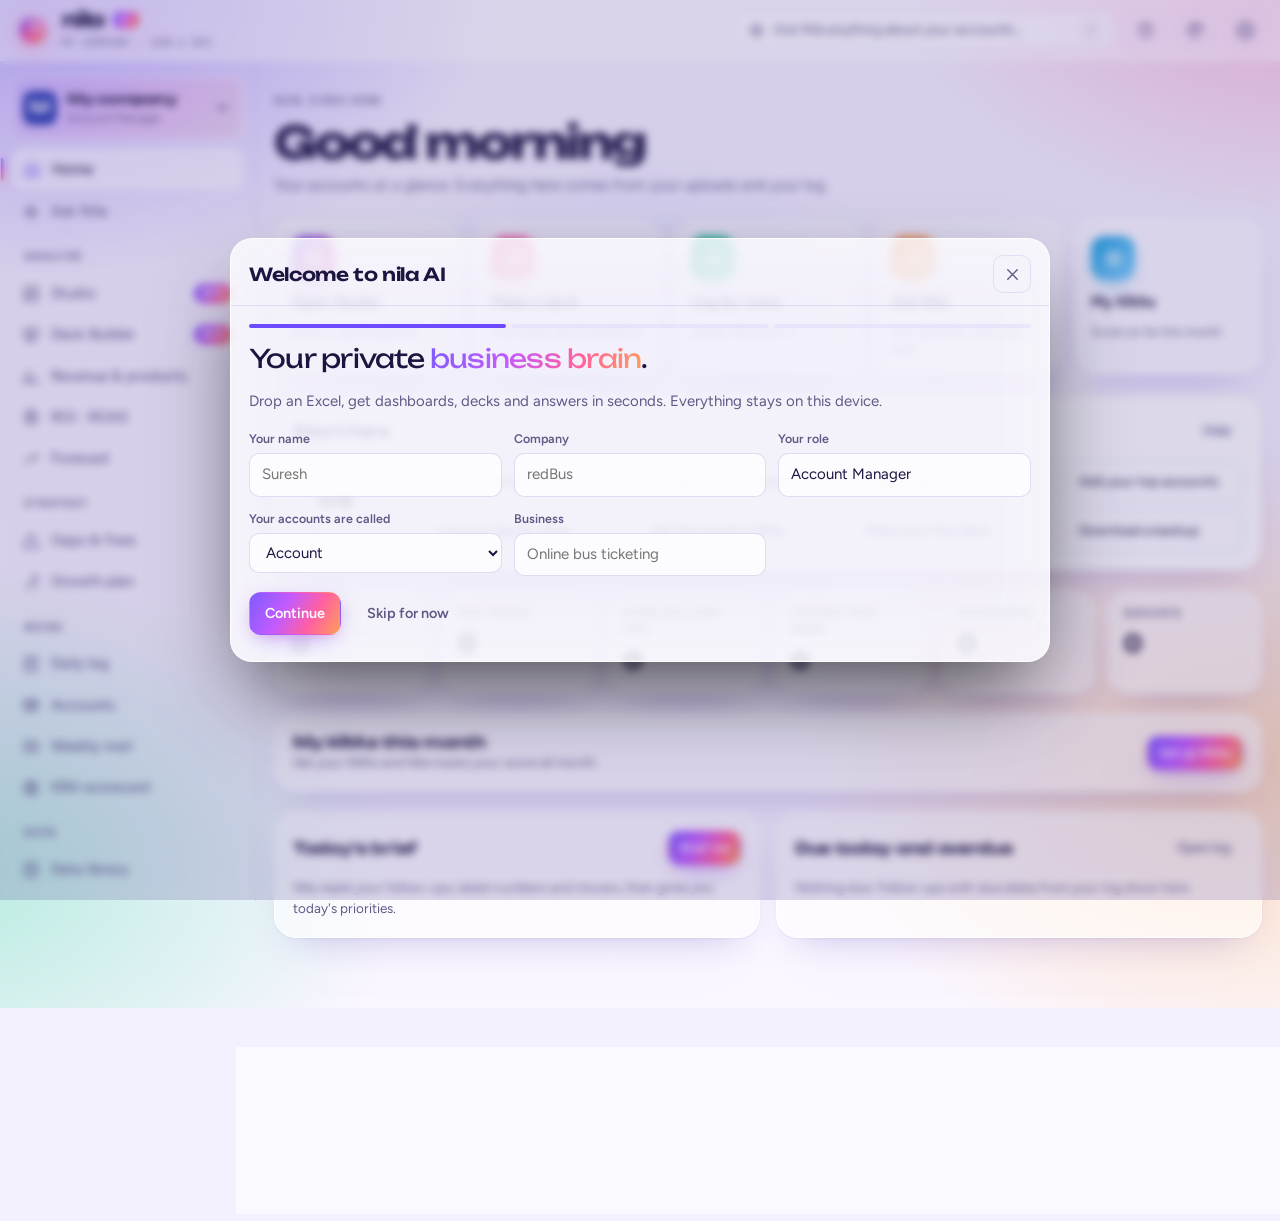
==== commit 99907e13: "Nila 2.3: solid phone menu, always-fresh updates in app and website Co-Authored-By: Claude Opus 5.5 " ====
--- a/nila/index.html
+++ b/nila/index.html
@@ -16,7 +16,7 @@
 <link rel="preconnect" href="https://fonts.googleapis.com">
 <link rel="preconnect" href="https://fonts.gstatic.com" crossorigin>
 <link rel="stylesheet" href="https://fonts.googleapis.com/css2?family=Unbounded:wght@500;600;700&family=Figtree:wght@400;500;600;700;800&family=JetBrains+Mono:wght@400;600&family=Geist:wght@400;500;600;700&family=Fraunces:opsz,wght@9..144,600;9..144,700&family=DM+Serif+Display&family=DM+Sans:wght@400;500;700&family=Chakra+Petch:wght@500;600;700&family=Archivo:wght@500;600;700;800&display=swap">
-<link rel="stylesheet" href="theme.css">
+<link rel="stylesheet" href="theme.css?v=23">
 <script>(function(){var t='aurora';try{t=JSON.parse(localStorage.getItem('nila.theme2'))||'aurora'}catch(e){}if(t==='auto')t=window.matchMedia('(prefers-color-scheme: dark)').matches?'nebula':'liquid';document.documentElement.dataset.theme=t})()</script>
 
 </head>
@@ -294,7 +294,7 @@
 <script src="vendor/pptxgen.bundle.js" defer></script>
 <script src="vendor/marked.min.js"></script>
 <script src="vendor/purify.min.js"></script>
-<script src="runtime.js"></script>
+<script src="runtime.js?v=23"></script>
 
 <script>
 /* ================= ENGINE: pure calculations (no page access) ================= */
@@ -1422,10 +1422,10 @@
 
 document.addEventListener('DOMContentLoaded',boot);
 </script>
-<script src="studio.js"></script>
-<script src="deck.js"></script>
-<script src="guide.js"></script>
-<script src="sync.js"></script>
+<script src="studio.js?v=23"></script>
+<script src="deck.js?v=23"></script>
+<script src="guide.js?v=23"></script>
+<script src="sync.js?v=23"></script>
 
 </body>
 </html>
--- a/nila/theme.css
+++ b/nila/theme.css
@@ -792,3 +792,9 @@
 .ds-prev .bars{flex:1;display:flex;align-items:flex-end;gap:2px}
 .ds-prev .bars i{flex:1;border-radius:1px 1px 0 0}
 .ds-prev .blob{position:absolute;border-radius:50%;z-index:-1}
+/* phone drawer: always a solid frosted panel, never see-through */
+@media (max-width:899px){
+  html body .side{background:var(--surface-solid)!important;-webkit-backdrop-filter:none!important;backdrop-filter:none!important;border-right:1px solid var(--line);box-shadow:0 0 60px rgba(0,0,0,.35)}
+  html body .side .nav[aria-current="true"]{background:var(--teal-soft)}
+  .scrim{background:rgba(10,8,30,.5);-webkit-backdrop-filter:blur(3px);backdrop-filter:blur(3px)}
+}
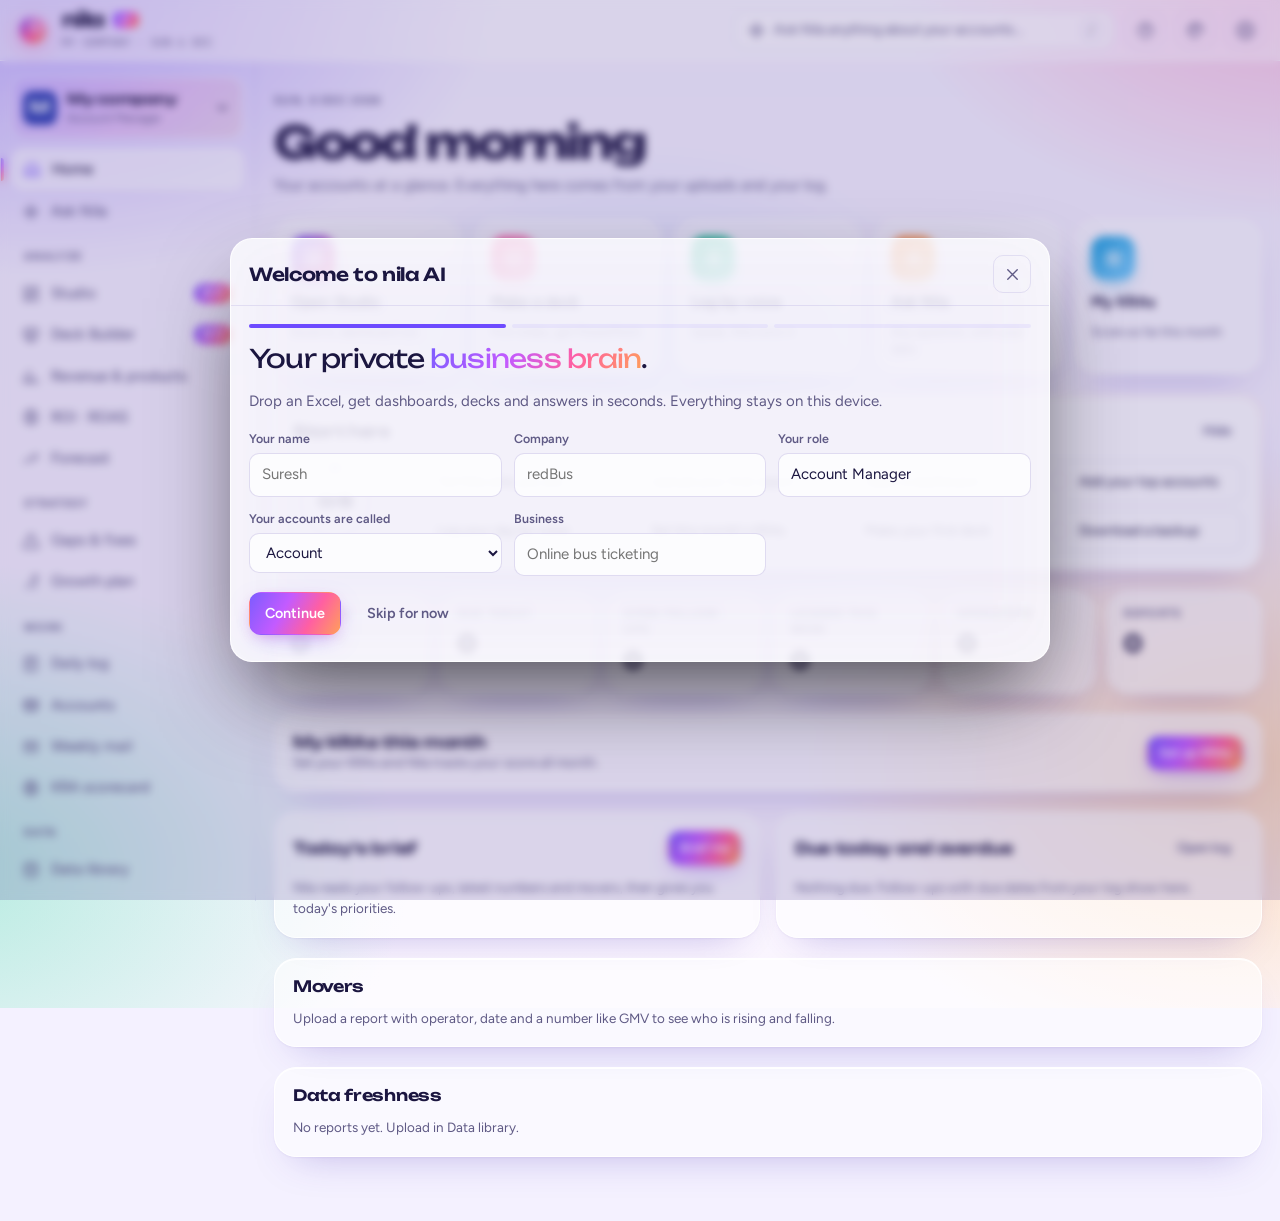
==== commit 71d89fb0: "Import every sheet of an Excel file, smart header and report type detection Co-Authored-By: Claude O" ====
--- a/nila/index.html
+++ b/nila/index.html
@@ -16,7 +16,7 @@
 <link rel="preconnect" href="https://fonts.googleapis.com">
 <link rel="preconnect" href="https://fonts.gstatic.com" crossorigin>
 <link rel="stylesheet" href="https://fonts.googleapis.com/css2?family=Unbounded:wght@500;600;700&family=Figtree:wght@400;500;600;700;800&family=JetBrains+Mono:wght@400;600&family=Geist:wght@400;500;600;700&family=Fraunces:opsz,wght@9..144,600;9..144,700&family=DM+Serif+Display&family=DM+Sans:wght@400;500;700&family=Chakra+Petch:wght@500;600;700&family=Archivo:wght@500;600;700;800&display=swap">
-<link rel="stylesheet" href="theme.css?v=23">
+<link rel="stylesheet" href="theme.css?v=24">
 <script>(function(){var t='aurora';try{t=JSON.parse(localStorage.getItem('nila.theme2'))||'aurora'}catch(e){}if(t==='auto')t=window.matchMedia('(prefers-color-scheme: dark)').matches?'nebula':'liquid';document.documentElement.dataset.theme=t})()</script>
 
 </head>
@@ -294,7 +294,7 @@
 <script src="vendor/pptxgen.bundle.js" defer></script>
 <script src="vendor/marked.min.js"></script>
 <script src="vendor/purify.min.js"></script>
-<script src="runtime.js?v=23"></script>
+<script src="runtime.js?v=24"></script>
 
 <script>
 /* ================= ENGINE: pure calculations (no page access) ================= */
@@ -584,13 +584,49 @@
   if(pending&&pending.box&&pending.box!==box)pending.box.replaceChildren();
   if(typeof XLSX==='undefined'){toast('The spreadsheet reader did not load. Reload the page.');return}
   box.replaceChildren(h('div',{class:'card'},dots('Reading '+file.name+'…')));
-  try{const wb=XLSX.read(await file.arrayBuffer(),{type:'array',cellDates:true});pending={file:file.name,wb,sheet:wb.SheetNames[0],box,space:spaceId};prepareSheet()}
+  try{const wb=XLSX.read(await file.arrayBuffer(),{type:'array',cellDates:true});pending={file:file.name,wb,sheet:wb.SheetNames[0],box,space:spaceId};const used=wb.SheetNames.filter(n=>sheetTable(wb,n).rows.length);if(used.length>1)renderMulti();else{if(used[0])pending.sheet=used[0];prepareSheet()}}
   catch(e){box.replaceChildren(h('div',{class:'banner'},'Could not read this file. Save it as .csv or .xlsx and upload again.'))}}
-function prepareSheet(){pending.t=cleanTable(XLSX.utils.sheet_to_json(pending.wb.Sheets[pending.sheet],{defval:null,raw:true}));renderImport()}
+/* read one sheet, finding the real header row even when the sheet starts with titles or blank lines */
+function sheetTable(wb,name){wb._cache=wb._cache||{};if(wb._cache[name])return wb._cache[name];const ws=wb.Sheets[name];if(!ws||!ws['!ref']){return wb._cache[name]={cols:[],types:{},rows:[]}}
+  const aoa=XLSX.utils.sheet_to_json(ws,{header:1,defval:null,raw:true,blankrows:false});
+  const filled=r=>(r||[]).filter(v=>v!=null&&String(v).trim()!=='').length;const maxW=Math.max(0,...aoa.slice(0,40).map(filled));
+  let hi=0;for(let i=0;i<Math.min(aoa.length,20);i++){const r=aoa[i]||[];const f=filled(r);const txt=r.filter(v=>typeof v==='string'&&v.trim()).length;if(f>=Math.max(2,Math.ceil(maxW*.6))&&txt>=Math.ceil(f*.6)){hi=i;break}}
+  const head=(aoa[hi]||[]).map((v,i)=>v==null||String(v).trim()===''?'Column '+(i+1):String(v).trim());const seen={};const names=head.map(n=>{seen[n]=(seen[n]||0)+1;return seen[n]>1?n+' '+seen[n]:n});
+  const objs=[];for(const r of aoa.slice(hi+1)){if(!filled(r))continue;const first=String((r||[])[0]??'').trim().toLowerCase();if(/^(grand )?total$/.test(first))continue;const o={};names.forEach((n,i)=>o[n]=r[i]===undefined?null:r[i]);objs.push(o)}
+  return wb._cache[name]=cleanTable(objs)}
+function prepareSheet(){pending.t=sheetTable(pending.wb,pending.sheet);renderImport()}
+const baseOf=f=>f.replace(/\.[^.]+$/,'').replace(/[_-]+/g,' ').replace(/\s+\d{4}[-_ ]?\d{2}[-_ ]?\d{2}.*$/,'').trim();
+function matchFor(name,cols){const real=S.datasets.filter(d=>!d.demo);return real.find(d=>fullN(d.name)===fullN(name))||real.find(d=>d.columns.join('|')===cols.join('|'))}
+function guessType(name,cols){const t=(name+' '+cols.join(' ')).toLowerCase();const map=[[/red ?deal|offer|discount|coupon/,'Red Deal / offers revenue'],[/\blqs\b|quality score|listing quality/,'LQS / quality score'],[/\byb\b|\bbc\b|your ?bus/,'YB / BC'],[/kam|key account/,'KAM dashboard'],[/service|complaint|ticket status/,'Service information'],[/cancel|refund/,'Cancellations / refunds'],[/rating|review/,'Ratings / reviews'],[/target|plan|budget/,'Targets / plan'],[/spend|campaign|marketing|roas/,'Marketing spend / campaigns'],[/settle|payout|payment/,'Settlements / payments'],[/route/,'Route performance'],[/product|revenue/,'Revenue / products'],[/booking|seat|ticket|sales/,'Bookings / sales'],[/operator|travels/,'Operator performance']];for(const[re,tp]of map)if(re.test(t))return tp;return'Other'}
+function renderMulti(){const p=pending,box=p.box,base=baseOf(p.file);
+  const items=p.wb.SheetNames.map(n=>{const t=sheetTable(p.wb,n);return{n,t,on:t.rows.length>0}});
+  const sig=t=>t.cols.join('|');const groups={};items.filter(x=>x.t.rows.length).forEach(x=>(groups[sig(x.t)]=groups[sig(x.t)]||[]).push(x.n));const canCombine=Object.values(groups).some(g=>g.length>1);
+  const comb=h('input',{type:'checkbox',id:'imComb'});
+  const rows=items.map(x=>{const t=x.t;const dc=guessDateCol(t.cols,t.types);const ds=dc?t.rows.map(r=>r[dc]).filter(Boolean).sort():[];const nm=`${base} · ${x.n}`;const m=t.rows.length?matchFor(nm,t.cols):null;
+    x.cb=h('input',{type:'checkbox',checked:x.on,disabled:!t.rows.length});x.name=h('input',{type:'text',value:m?m.name:nm});const gt=m&&m.type||guessType(x.n+' '+p.file,t.cols);x.type=h('select',{},DS_TYPES.map(y=>h('option',{selected:gt===y},y)));
+    return h('div',{class:'card',style:'padding:12px;gap:8px'},h('div',{class:'row between'},h('label',{class:'toggle',style:'font-weight:700;color:var(--fg);font-size:.92rem'},x.cb,x.n),t.rows.length?h('span',{class:'chip teal'},`${nf.format(t.rows.length)} rows · ${t.cols.length} cols`):h('span',{class:'chip'},'Empty sheet')),
+      t.rows.length?h('div',{class:'grid2'},h('label',{class:'field'},h('span',{},'Report name'),x.name),h('label',{class:'field'},h('span',{},'Report type'),x.type)):'',
+      t.rows.length?h('p',{class:'small muted'},m?h('span',{class:'chip violet'},'Updates "'+m.name+'"'):h('span',{class:'chip good'},'New report'),' ',ds.length?`Dates ${prettyY(ds[0])} → ${prettyY(ds.at(-1))}`:'No date column',' · ',h('span',{class:'mono'},t.cols.slice(0,6).join(', ')+(t.cols.length>6?' …':''))):'')});
+  box.replaceChildren(h('div',{class:'card'},
+    h('div',{class:'row between'},h('h3',{},`${p.file} has ${items.length} sheets`),h('span',{class:'small muted'},'Each sheet becomes its own report')),
+    canCombine?h('label',{class:'toggle',style:'color:var(--fg)'},comb,'Combine sheets that have the same columns into one report (e.g. one sheet per month)'):'',
+    h('div',{class:'view',style:'gap:10px;animation:none'},rows),
+    h('div',{class:'row'},h('button',{class:'btn primary',id:'imAll',onclick:()=>importMany(items,comb.checked)},'Import selected sheets'),h('button',{class:'btn',onclick:()=>{const f=items.find(x=>x.cb.checked)||items[0];pending.sheet=f.n;prepareSheet()}},'Check one sheet in detail'),h('button',{class:'btn ghost',onclick:()=>{pending=null;box.replaceChildren()}},'Cancel'))))}
+async function importMany(items,combine){const p=pending;const btn=$('#imAll');const sel=items.filter(x=>x.cb.checked&&x.t.rows.length);if(!sel.length){toast('Pick at least one sheet');return}
+  btn.disabled=true;let jobs=sel.map(x=>({name:x.name.value.trim()||`${baseOf(p.file)} · ${x.n}`,type:x.type.value,t:x.t,sheets:[x.n]}));
+  if(combine){const by={};for(const j of jobs){const k=j.t.cols.join('|');if(by[k]){by[k].t={cols:j.t.cols,types:{...by[k].t.types,...j.t.types},rows:by[k].t.rows.concat(j.t.rows)};by[k].sheets.push(...j.sheets)}else by[k]={...j,t:{...j.t,rows:j.t.rows.slice()}}}
+    jobs=Object.values(by).map(j=>j.sheets.length>1?{...j,name:`${baseOf(p.file)} · ${j.sheets.length} sheets`}:j)}
+  if(S.demo)clearDemo(true);const done=[];
+  try{for(const [i,j] of jobs.entries()){btn.textContent=`Saving ${i+1} of ${jobs.length}…`;const t=j.t;const meta={type:j.type,operatorCol:guessOpCol(t.cols,t.types,t.rows),dateCol:guessDateCol(t.cols,t.types),note:j.sheets.length>1?'Sheets: '+j.sheets.join(', '):'Sheet: '+j.sheets[0],space:p.space||''};
+      const ex=matchFor(j.name,t.cols);let rows=t.rows,cols=t.cols,types={...t.types};
+      if(ex){const old=await loadRows(ex);cols=[...ex.columns];for(const c of t.cols)if(!cols.includes(c))cols.push(c);types={...ex.types,...t.types};const dc=meta.dateCol&&ex.dateCol?meta.dateCol:'';if(dc){const nd=t.rows.map(r=>r[dc]).filter(Boolean).sort();const lo=nd[0],hi=nd.at(-1);rows=lo?old.filter(r=>{const d=r[ex.dateCol];return!(d&&d>=lo&&d<=hi)}).concat(t.rows):old.concat(t.rows)}else rows=old.concat(t.rows);meta.type=ex.type||meta.type;meta.note=ex.note||meta.note;meta.space=ex.space||meta.space;if(ex.operatorCol)meta.operatorCol=ex.operatorCol;if(ex.dateCol)meta.dateCol=ex.dateCol}
+      const id=ex?ex.id:newId();const ds=await writeDataset(id,{name:ex?ex.name:j.name,...meta,columns:cols,types},rows,ex,p.file+' / '+j.sheets.join(', '),t.rows.length);S.rows[id]=rows;S.datasets=[ds,...S.datasets.filter(d=>d.id!==id)];done.push(`${ds.name} (${nf.format(rows.length)} rows${ex?', updated':''})`)}
+    p.box.replaceChildren(h('div',{class:'banner ok',style:'flex-direction:column;align-items:flex-start'},h('b',{},`Imported ${done.length} report${done.length>1?'s':''} from ${p.file}`),...done.map(x=>h('span',{},'• '+x)),h('span',{class:'small'},'Check the operator and date columns in Data library → Edit details if anything looks off.')));pending=null;S.gapsScanned=false;renderAll();computeMovers()}
+  catch(e){console.error(e);toast(e&&e.code?dbErr(e):'Could not save. Try again.');btn.disabled=false;btn.textContent='Import selected sheets'}}
 function renderImport(){
   const p=pending,t=p.t,box=p.box;
   if(!t.rows.length){box.replaceChildren(h('div',{class:'banner'},'This sheet has no rows. Pick another sheet or check the file.'),p.wb.SheetNames.length>1?sheetPicker():'');return}
-  const baseName=p.file.replace(/\.[^.]+$/,'').replace(/[_-]+/g,' ').replace(/\s+\d{4}[-_ ]?\d{2}[-_ ]?\d{2}.*$/,'').trim();
+  const baseName=baseOf(p.file)+(p.wb.SheetNames.length>1?' · '+p.sheet:'');
   const real=S.datasets.filter(d=>!d.demo);
   const match=real.find(d=>fullN(d.name)===fullN(baseName)||d.columns.join('|')===t.cols.join('|'));
   const opCol=guessOpCol(t.cols,t.types,t.rows),dateCol=guessDateCol(t.cols,t.types);
@@ -614,7 +650,7 @@
     dates.length?h('p',{class:'small muted'},'Dates in file: ',h('span',{class:'mono'},prettyY(dates[0]),' → ',prettyY(dates[dates.length-1]))):h('p',{class:'small muted'},'No date column found. Trends, forecasts and period comparisons need one.'),
     previewTable(t.cols,t.types,t.rows.slice(0,6)),
     h('div',{class:'row'},h('button',{class:'btn primary',id:'imSave',onclick:doImport},'Save report'),h('button',{class:'btn ghost',onclick:()=>{pending=null;box.replaceChildren()}},'Cancel'))))}
-function sheetPicker(){const s=h('select',{},pending.wb.SheetNames.map(n=>h('option',{selected:n===pending.sheet},n)));s.onchange=()=>{pending.sheet=s.value;prepareSheet()};return h('label',{class:'field inline'},h('span',{},'Sheet'),s)}
+function sheetPicker(){const s=h('select',{},pending.wb.SheetNames.map(n=>h('option',{selected:n===pending.sheet},n)));s.onchange=()=>{pending.sheet=s.value;prepareSheet()};return h('div',{class:'row'},h('label',{class:'field inline'},h('span',{},'Sheet'),s),h('button',{class:'btn sm',type:'button',onclick:renderMulti},`Import all ${pending.wb.SheetNames.length} sheets`))}
 function previewTable(cols,types,rows){return tbl(cols.map(c=>c+(types[c]==='number'?' #':types[c]==='date'?' ◷':'')),rows.map(r=>cols.map(c=>fmt(r[c]))),cols.map((c,i)=>types[c]==='number'?i:-1).filter(i=>i>=0))}
 async function doImport(){
   const btn=$('#imSave');btn.disabled=true;btn.textContent='Saving…';
@@ -1422,10 +1458,10 @@
 
 document.addEventListener('DOMContentLoaded',boot);
 </script>
-<script src="studio.js?v=23"></script>
-<script src="deck.js?v=23"></script>
-<script src="guide.js?v=23"></script>
-<script src="sync.js?v=23"></script>
+<script src="studio.js?v=24"></script>
+<script src="deck.js?v=24"></script>
+<script src="guide.js?v=24"></script>
+<script src="sync.js?v=24"></script>
 
 </body>
 </html>
